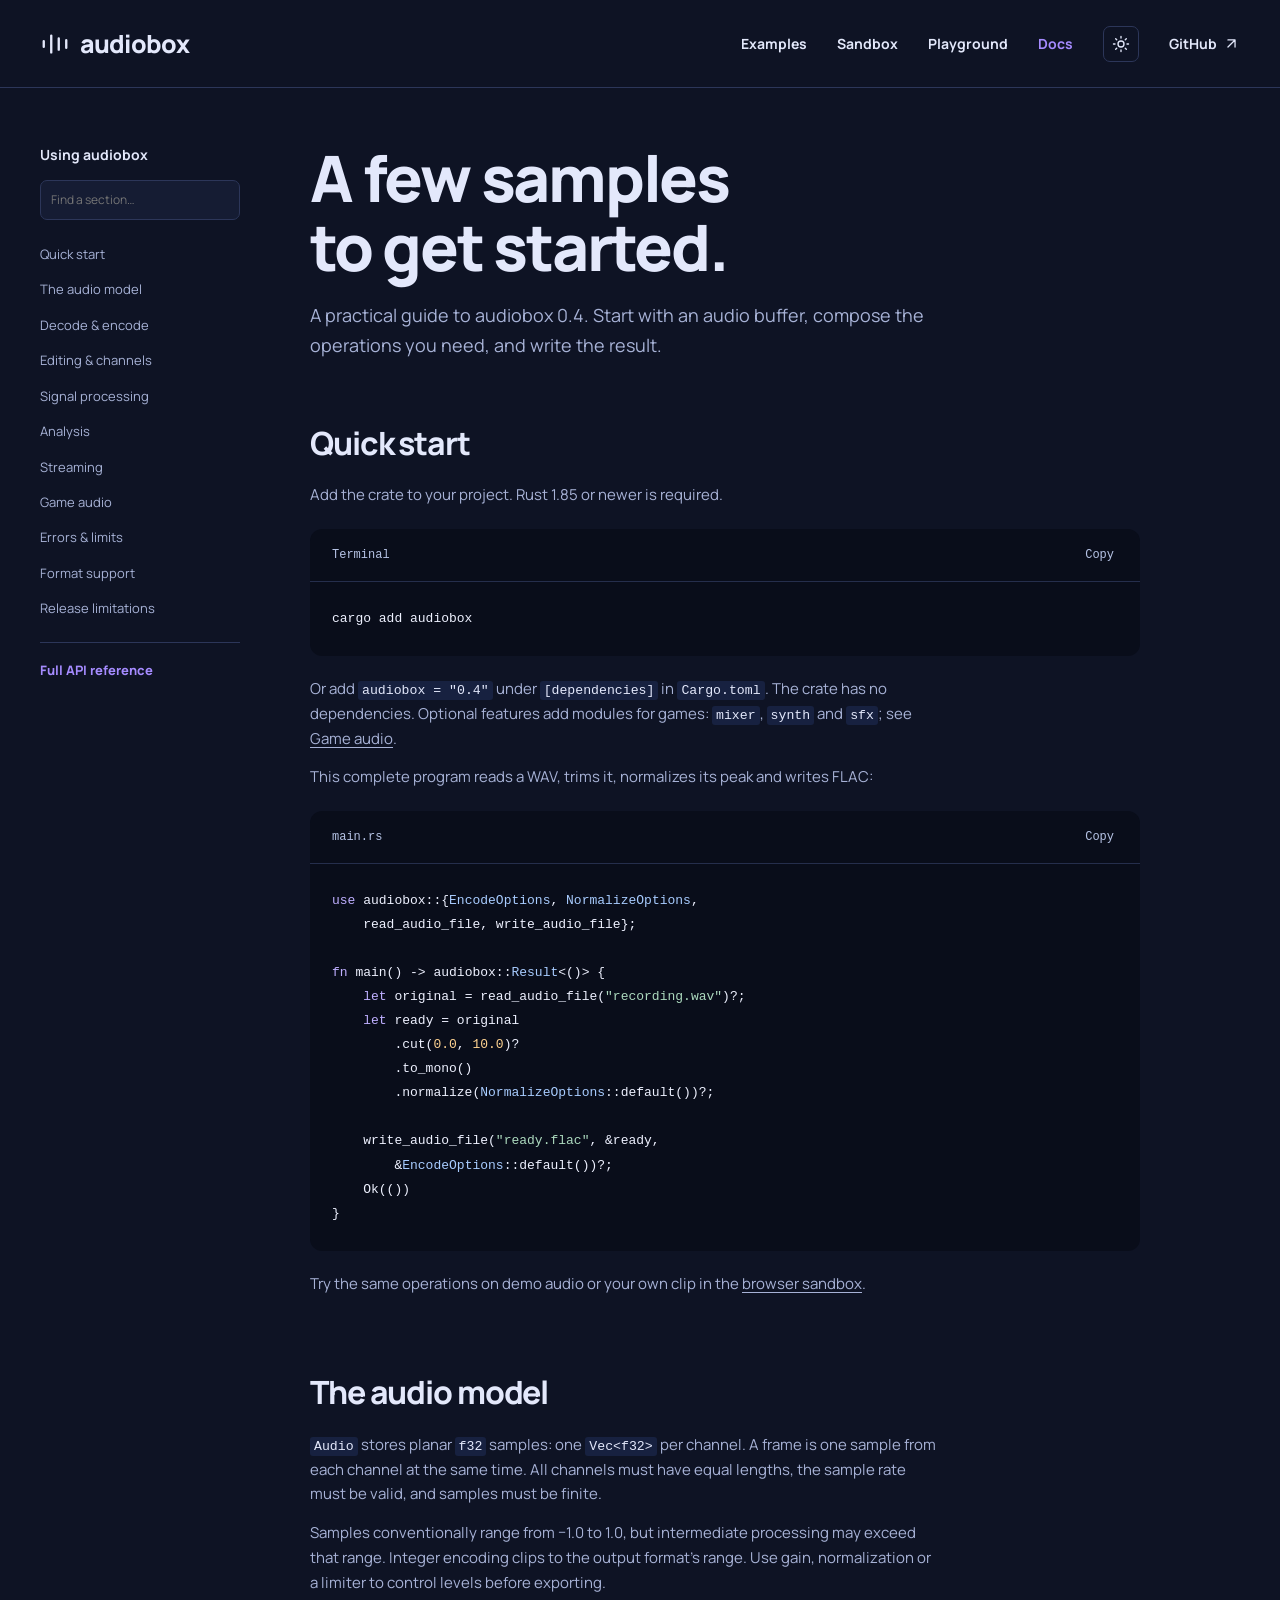
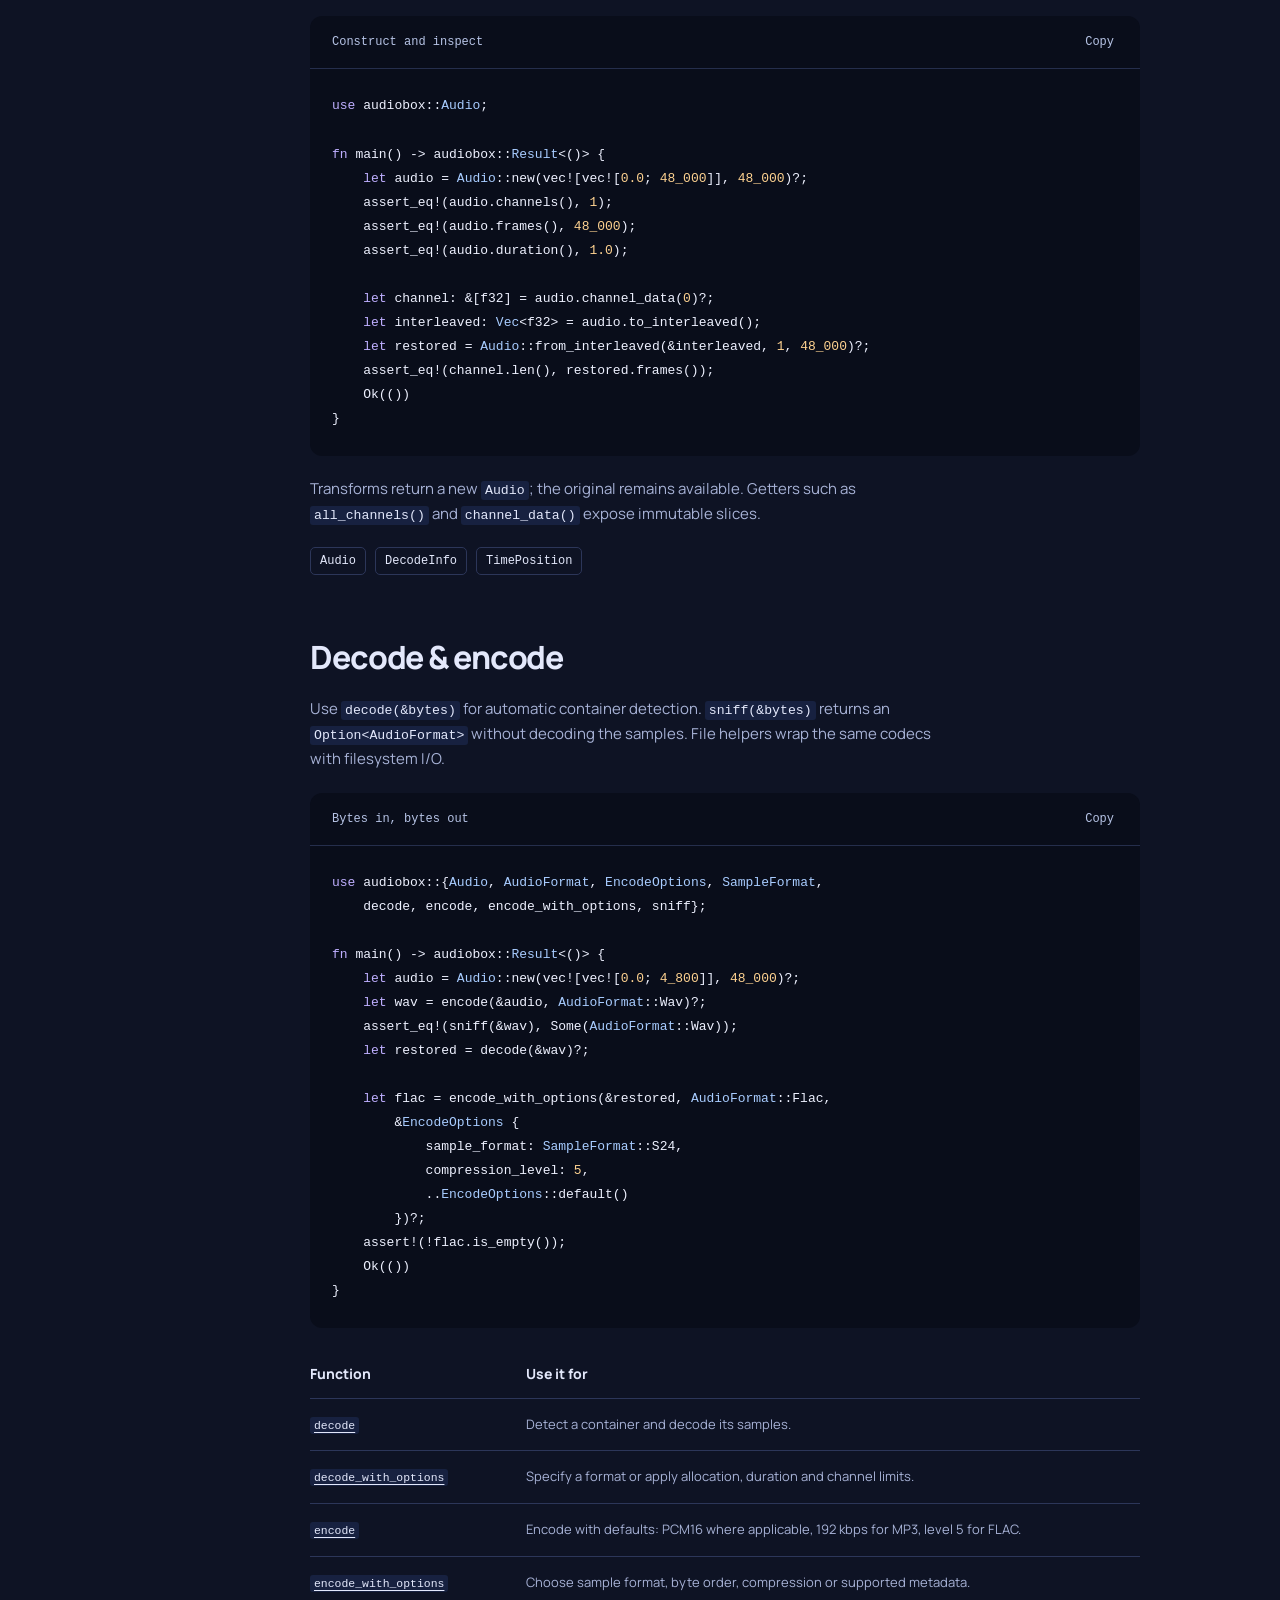
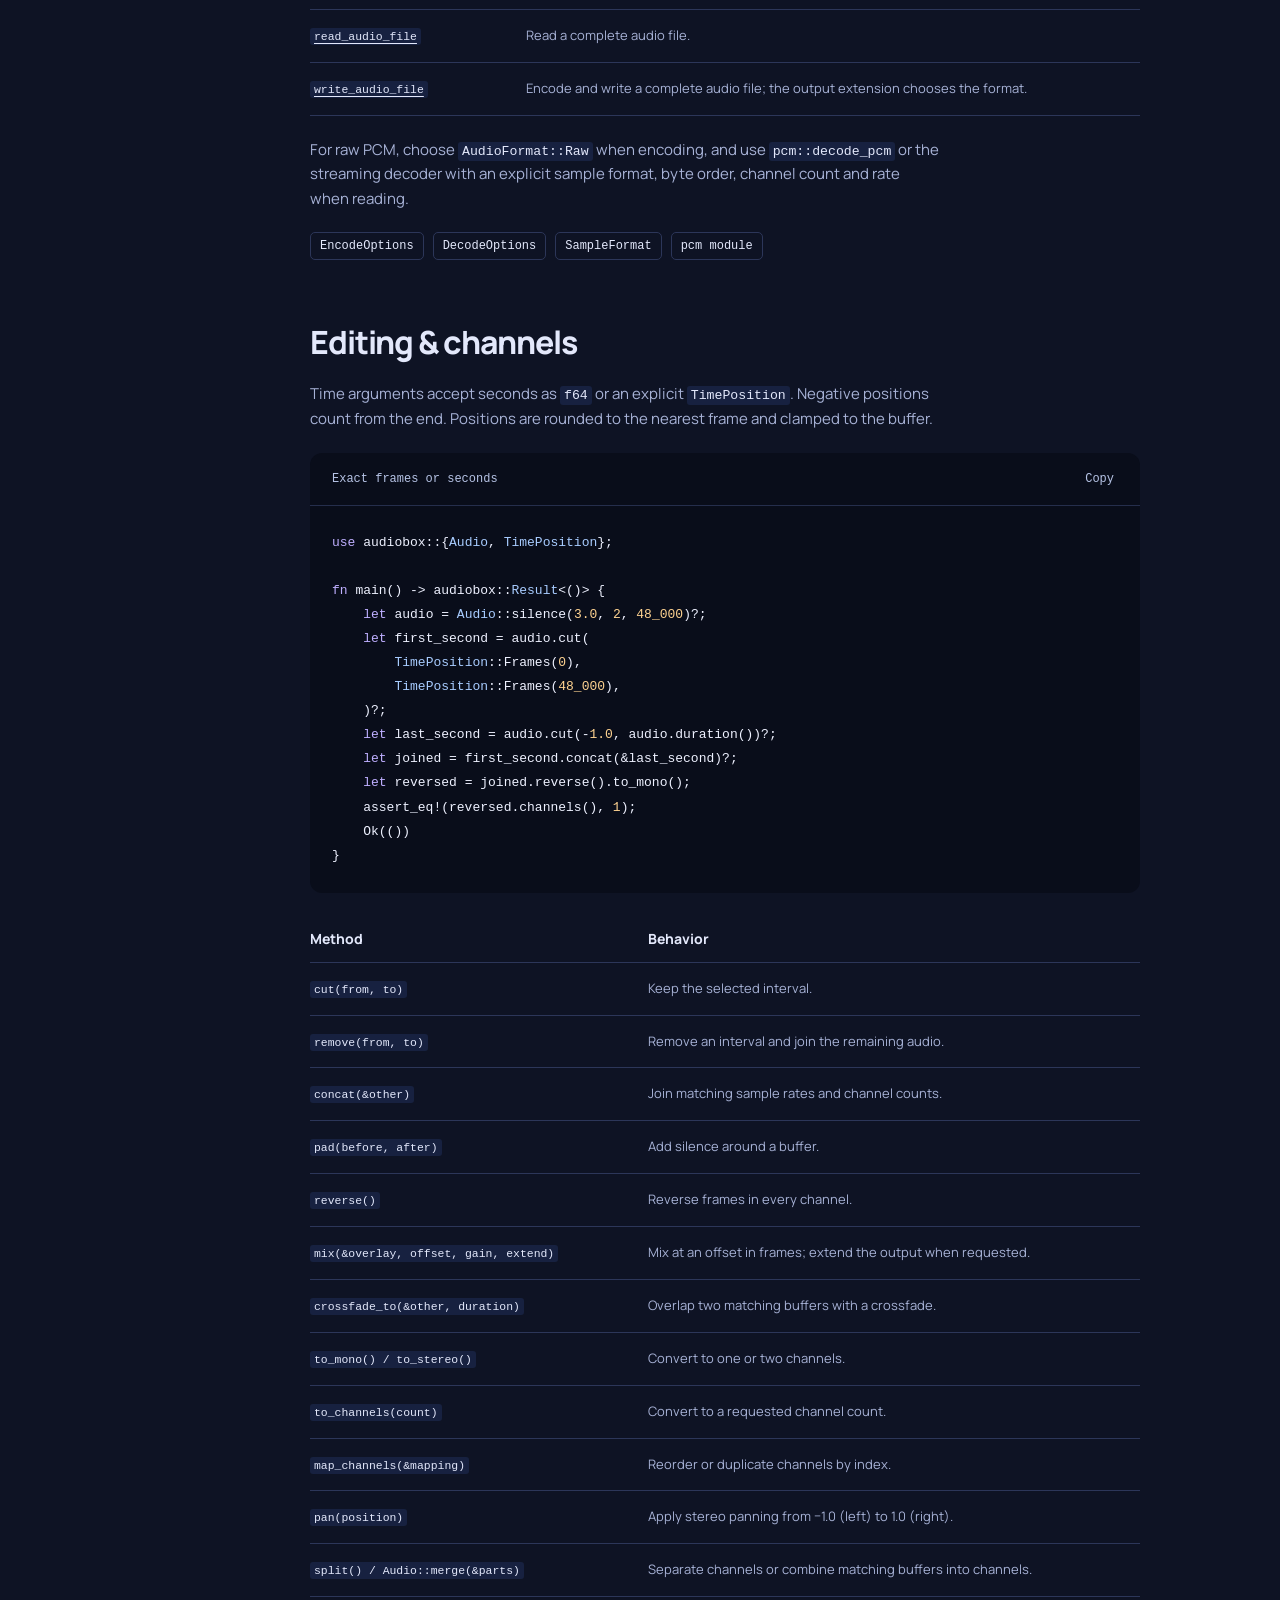
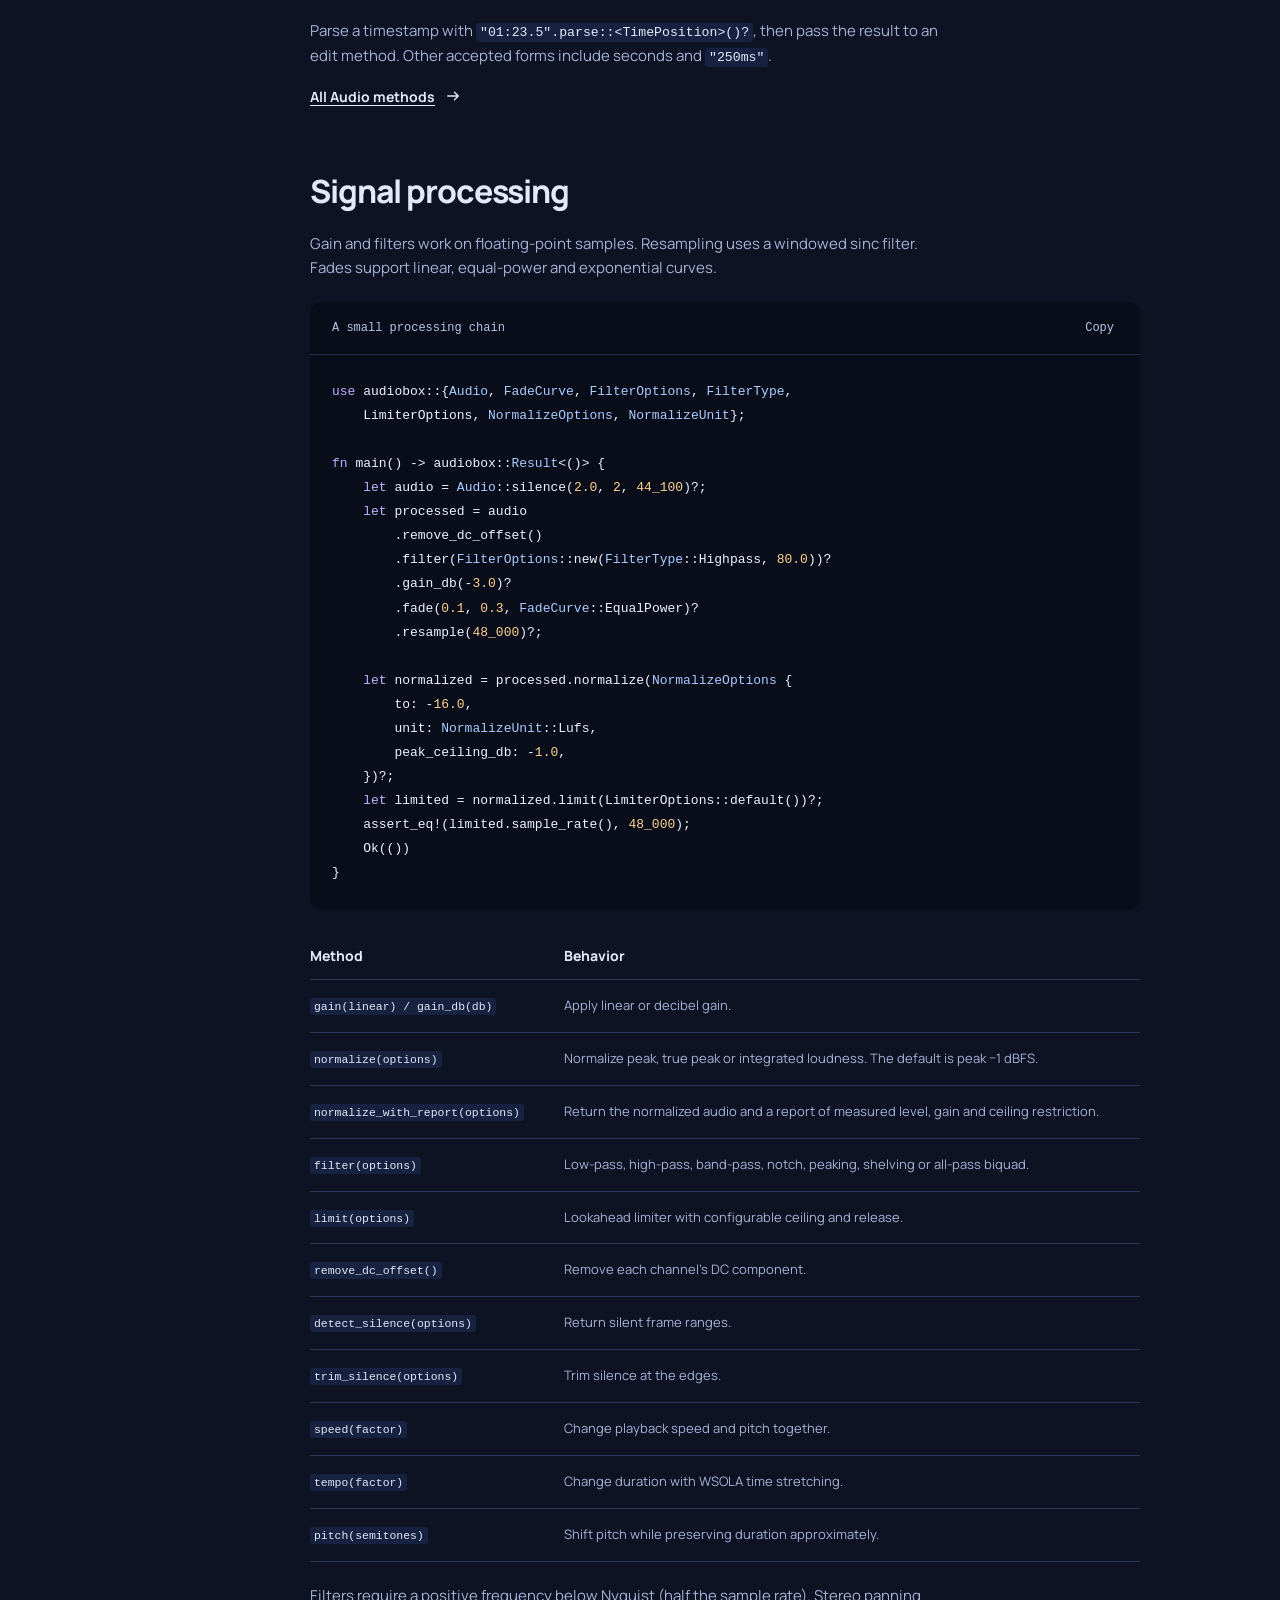
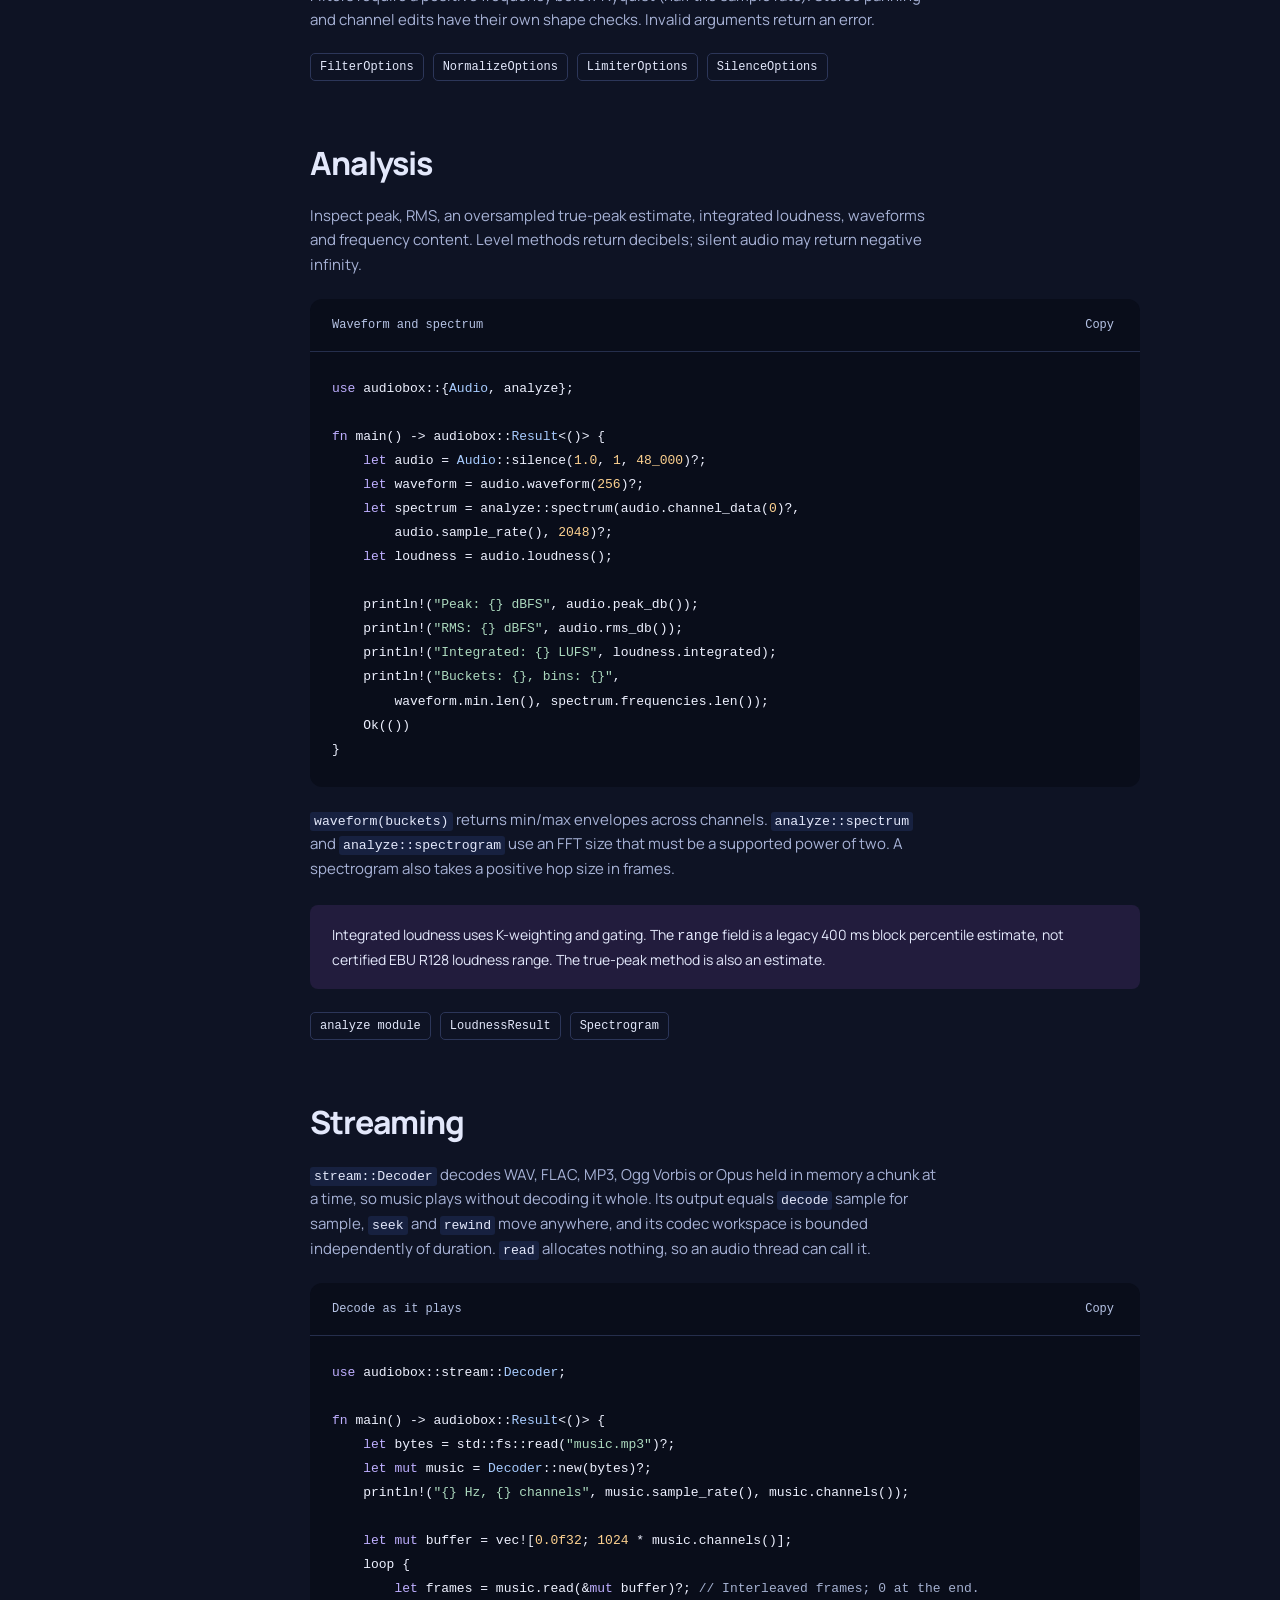
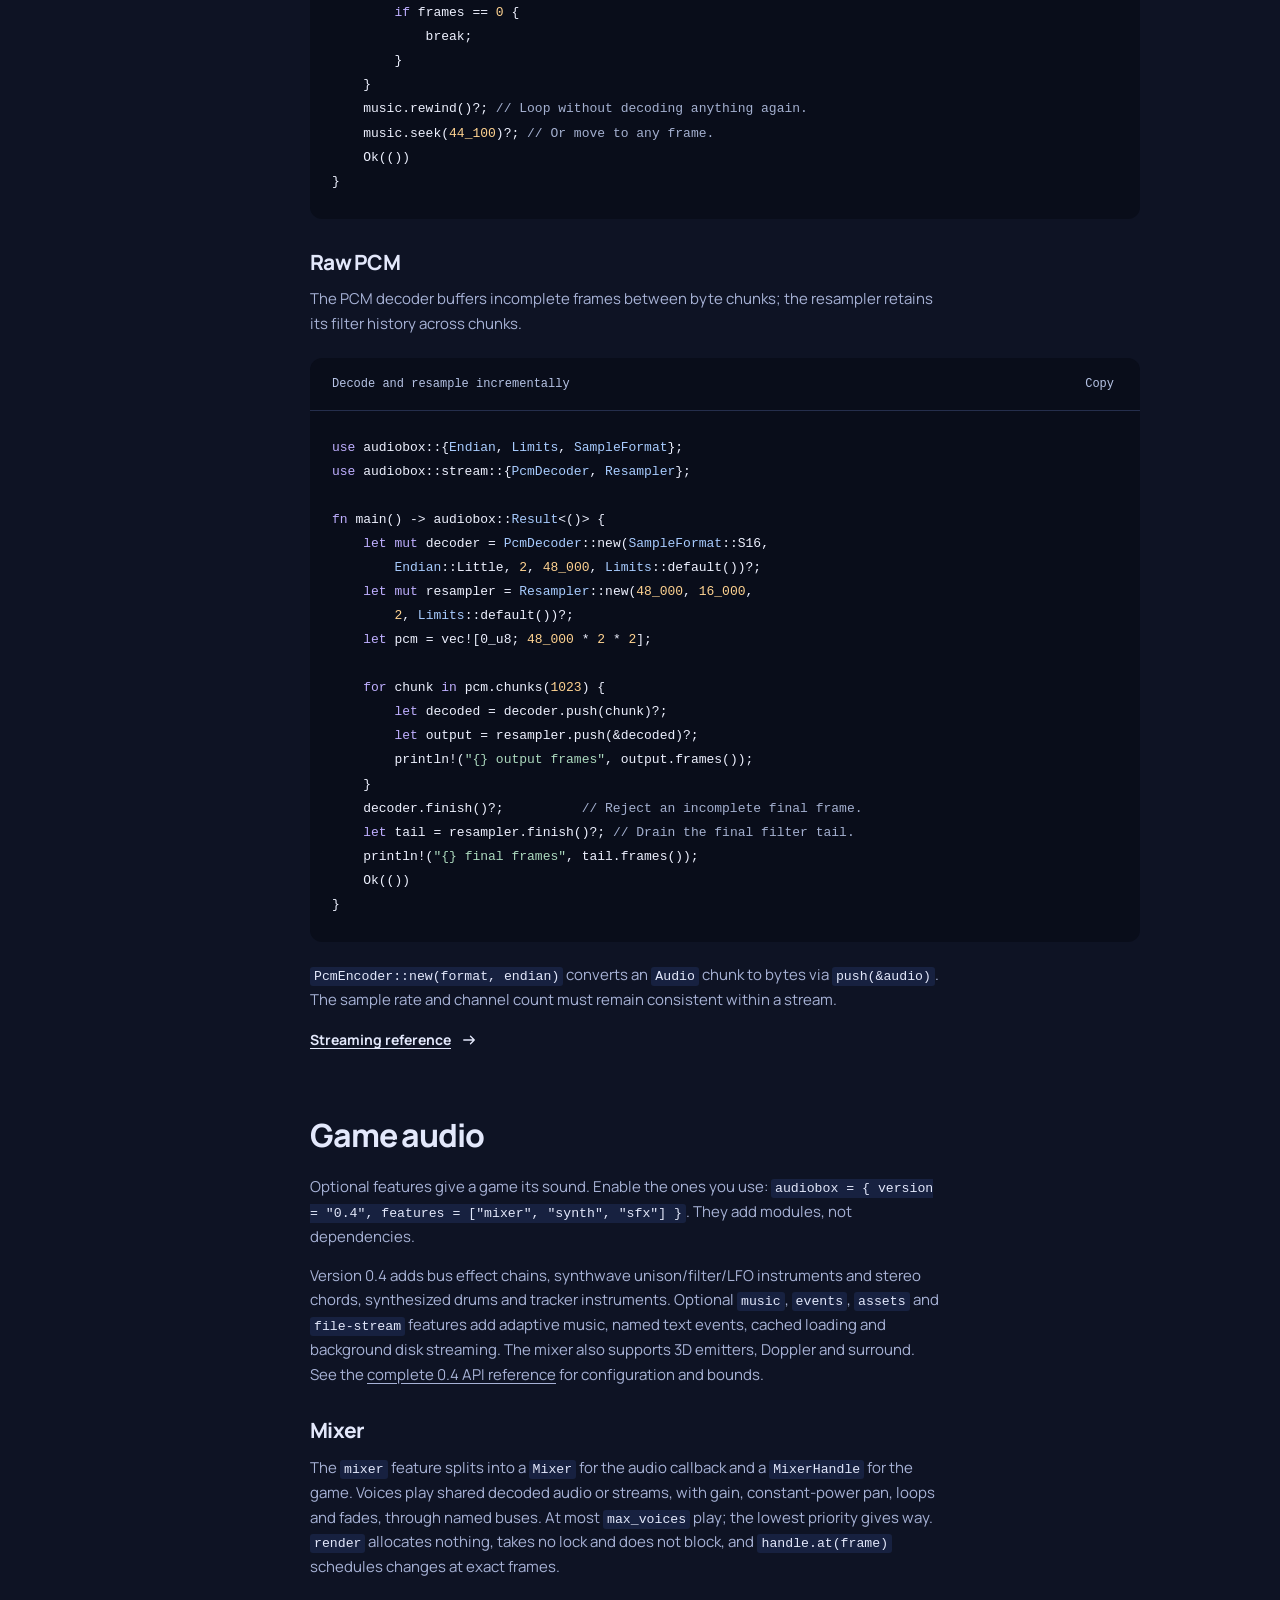
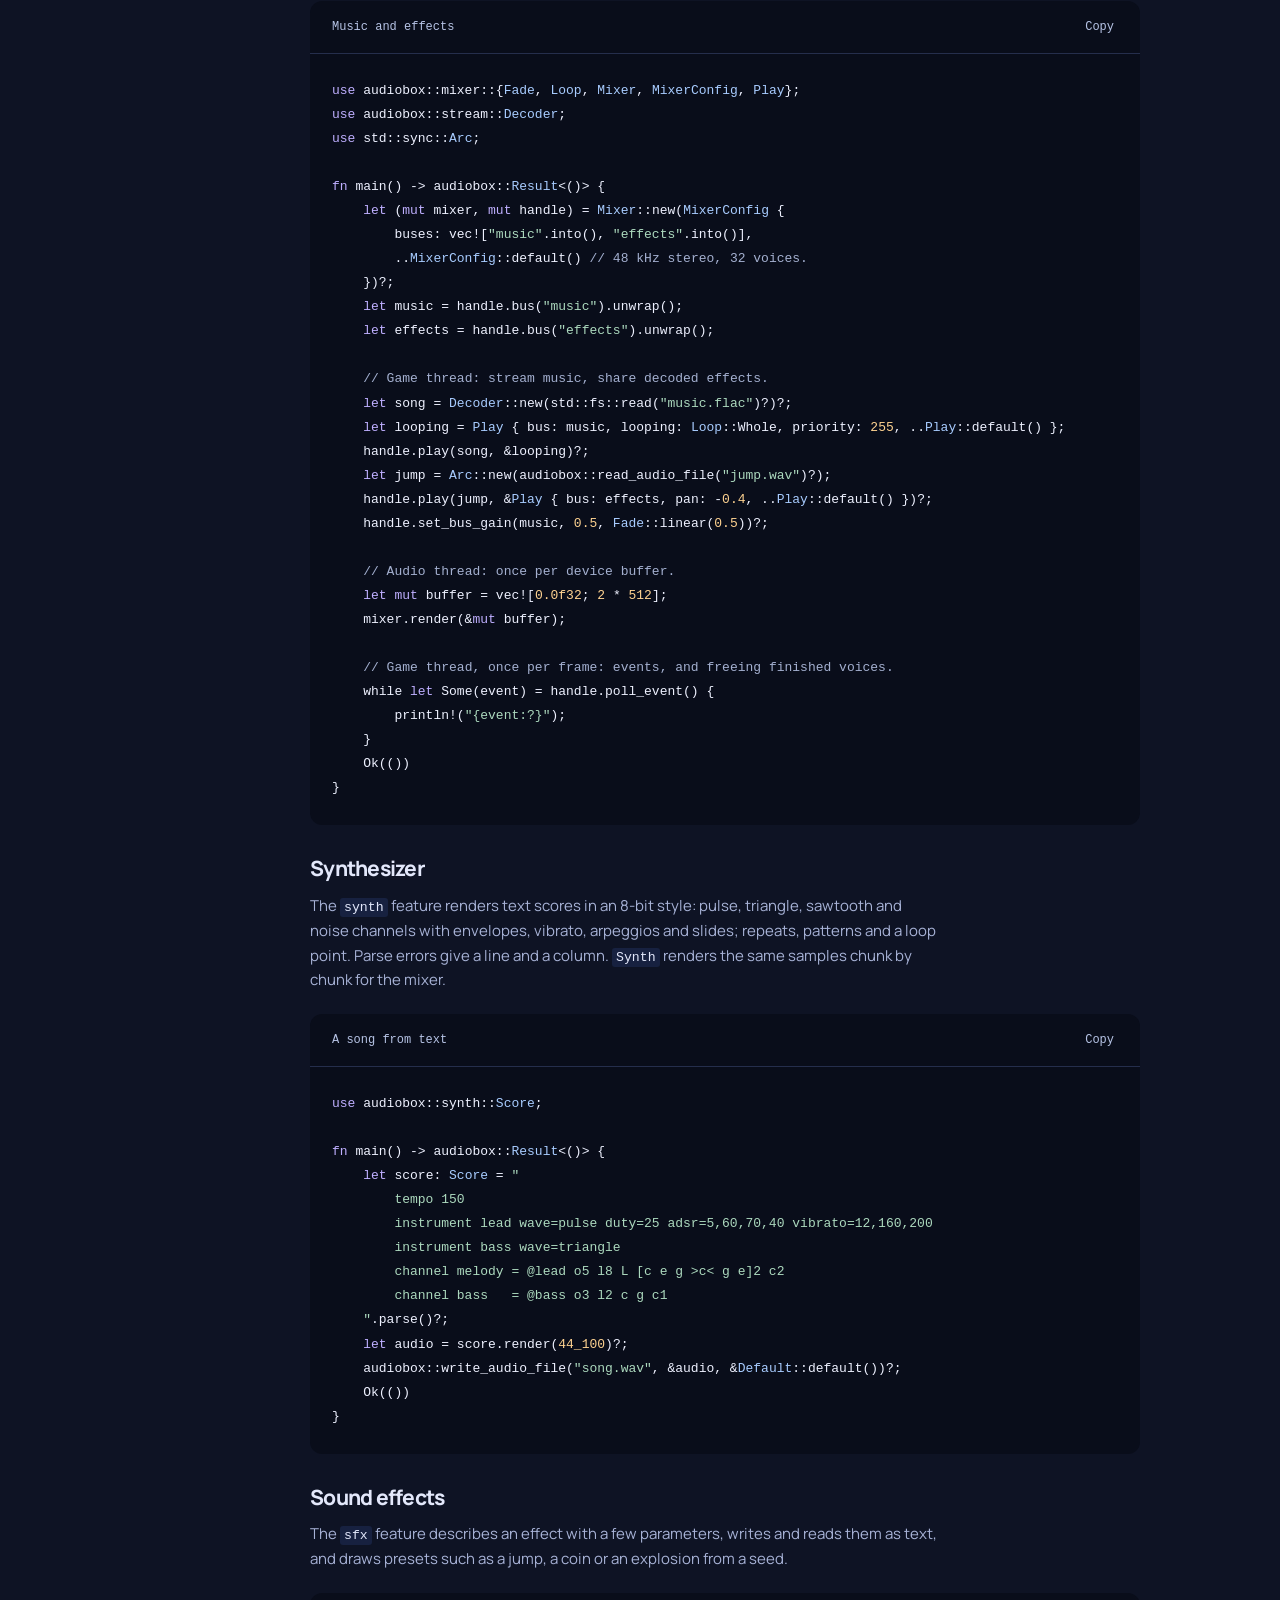
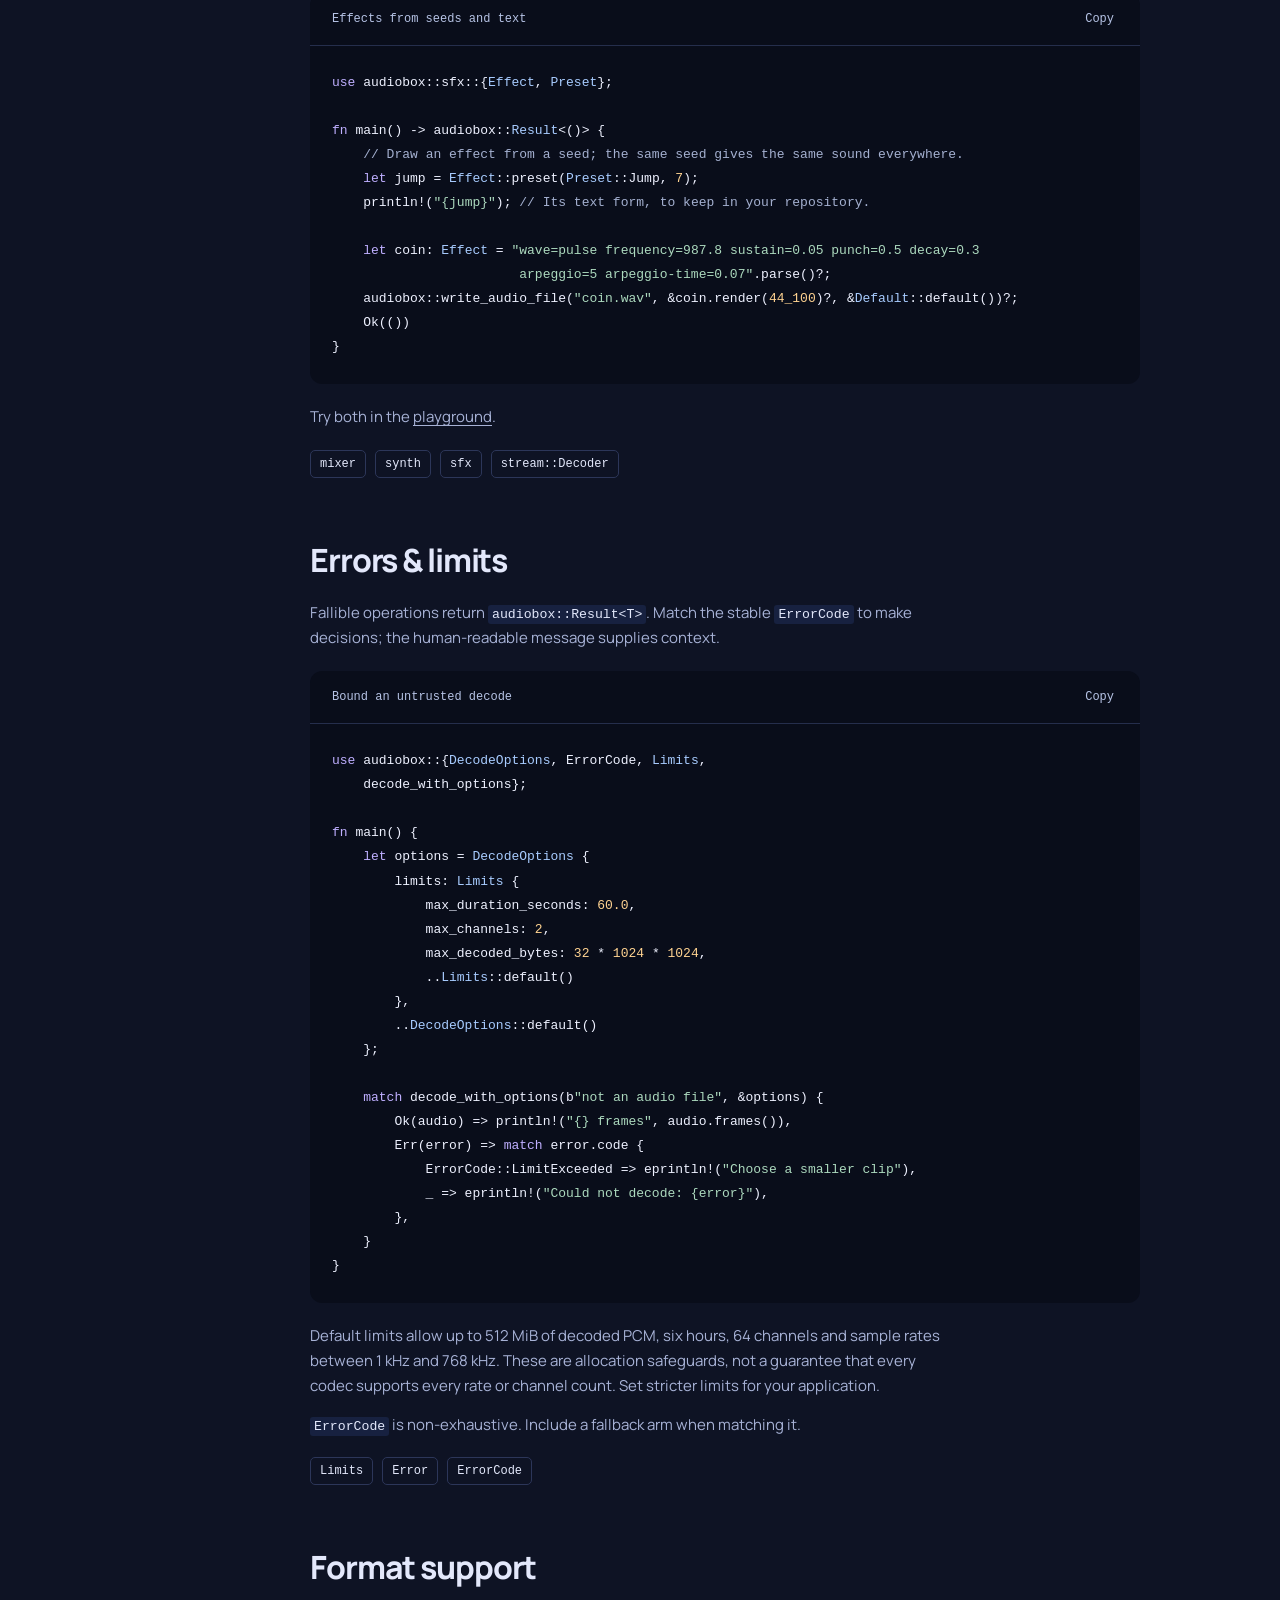
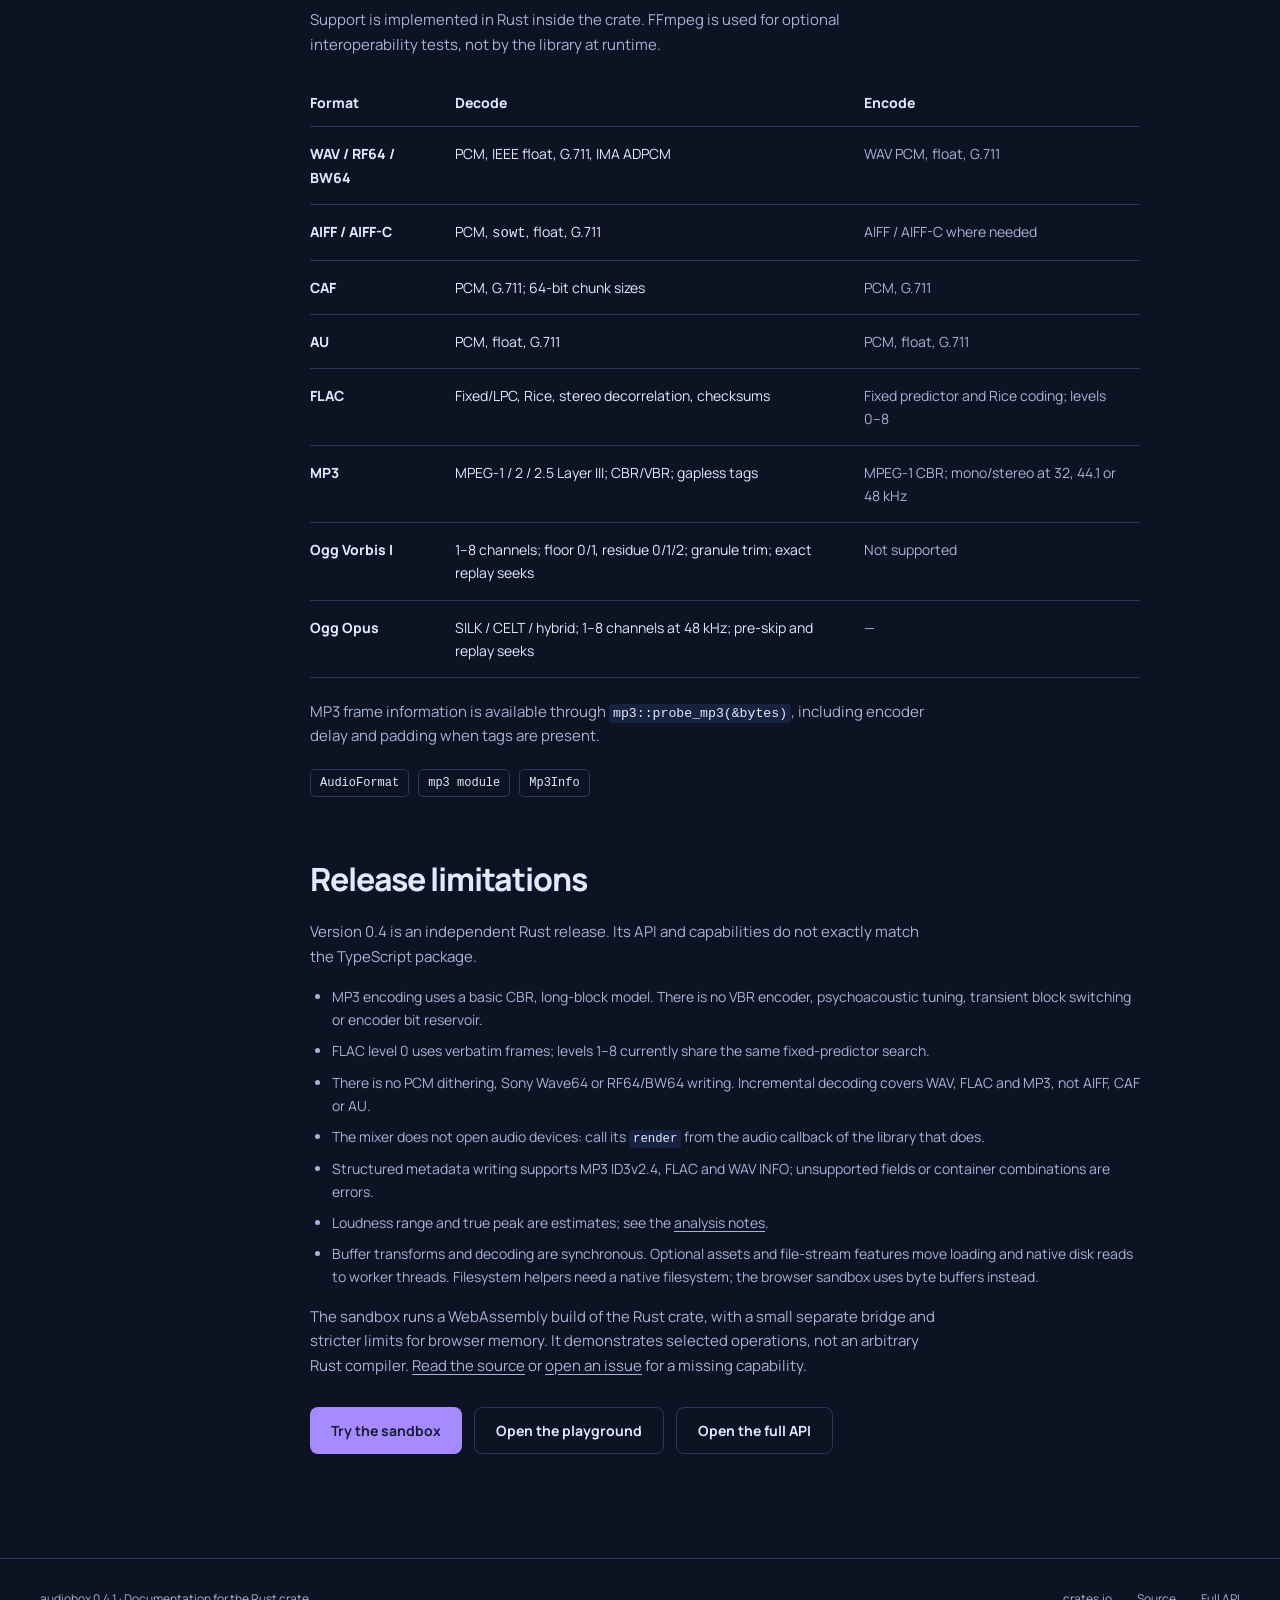
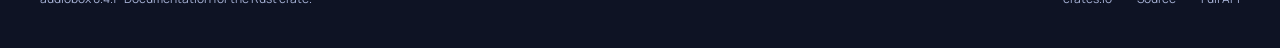
==== site/docs/index.html @ 6596c120 "Merge pull request #115 from jmsansan/codex/ogg-opus-decoding Decode bounded Ogg Opus with SILK, CEL" ====
<!doctype html>
<html lang="en"><head><meta charset="utf-8"><meta name="viewport" content="width=device-width, initial-scale=1"><title>Documentation — audiobox</title><meta name="description" content="Learn audiobox for Rust: immutable planar audio, decoding and encoding, editing, filters, resampling, loudness, PCM streaming, errors and limits."><meta name="theme-color" content="#0e1324"><script>try{document.documentElement.dataset.theme=localStorage.getItem("audiobox-theme")||"dark"}catch(e){document.documentElement.dataset.theme="dark"}</script><link rel="icon" href="../assets/favicon.svg" type="image/svg+xml"><link rel="stylesheet" href="../assets/site.css"><script type="module" src="../assets/docs.js"></script></head><body>
<a class="skip" href="#main">Skip to content</a><header class="header"><nav class="nav wrap" aria-label="Main navigation"><a class="brand" href="../" aria-label="audiobox home"><svg viewBox="0 0 32 32" aria-hidden="true"><path d="M4 13v6m8-12v18m8-15v12m8-10v8"/></svg>audiobox</a><div class="nav-links"><a class="nav-examples" href="../#examples">Examples</a><a href="../sandbox.html">Sandbox</a><a href="../playground.html">Playground</a><a href="./" aria-current="page">Docs</a><button class="theme-toggle" id="theme-toggle" type="button" aria-label="Switch to light theme"><svg class="icon-sun" viewBox="0 0 24 24" aria-hidden="true"><circle cx="12" cy="12" r="4"/><path d="M12 2v2m0 16v2M4.9 4.9l1.4 1.4m11.4 11.4 1.4 1.4M2 12h2m16 0h2M4.9 19.1l1.4-1.4M17.7 6.3l1.4-1.4"/></svg><svg class="icon-moon" viewBox="0 0 24 24" aria-hidden="true"><path d="M20 14.5A8 8 0 0 1 9.5 4a8 8 0 1 0 10.5 10.5Z"/></svg></button><a class="repo" href="https://github.com/jmsansan/audiobox-rs">GitHub<svg viewBox="0 0 24 24" aria-hidden="true"><path d="M7 17 17 7M7 7h10v10"/></svg></a></div></nav></header>
<div class="wrap docs-layout"><aside class="docs-sidebar" aria-label="Documentation navigation"><strong>Using audiobox</strong><label class="skip" for="docs-search">Find a guide section</label><input class="docs-search" type="search" id="docs-search" placeholder="Find a section…" aria-label="Find a guide section"><nav id="docs-nav"><a href="#quick-start">Quick start</a><a href="#audio-model">The audio model</a><a href="#io">Decode &amp; encode</a><a href="#editing">Editing &amp; channels</a><a href="#dsp">Signal processing</a><a href="#analysis">Analysis</a><a href="#streaming">Streaming</a><a href="#game-audio">Game audio</a><a href="#errors">Errors &amp; limits</a><a href="#formats">Format support</a><a href="#limitations">Release limitations</a><a class="reference-link" href="../api/audiobox/">Full API reference</a></nav><p class="status" id="search-status" role="status"></p></aside>
<main id="main" class="docs-main"><h1>A few samples<br>to get started.</h1><p class="docs-lead">A practical guide to audiobox 0.4. Start with an audio buffer, compose the operations you need, and write the result.</p>
<section class="docs-section" id="quick-start"><h2>Quick start</h2><p>Add the crate to your project. Rust 1.85 or newer is required.</p><div class="code-panel"><div class="code-toolbar"><span>Terminal</span><button class="copy-code" data-copy-target="install-code">Copy</button></div><pre><code id="install-code">cargo add audiobox</code></pre></div><p>Or add <code>audiobox = "0.4"</code> under <code>[dependencies]</code> in <code>Cargo.toml</code>. The crate has no dependencies. Optional features add modules for games: <code>mixer</code>, <code>synth</code> and <code>sfx</code>; see <a href="#game-audio">Game audio</a>.</p><p>This complete program reads a WAV, trims it, normalizes its peak and writes FLAC:</p><div class="code-panel"><div class="code-toolbar"><span>main.rs</span><button class="copy-code" data-copy-target="quick-code">Copy</button></div><pre><code id="quick-code" class="language-rust">use audiobox::{EncodeOptions, NormalizeOptions,
    read_audio_file, write_audio_file};

fn main() -&gt; audiobox::Result&lt;()&gt; {
    let original = read_audio_file("recording.wav")?;
    let ready = original
        .cut(0.0, 10.0)?
        .to_mono()
        .normalize(NormalizeOptions::default())?;

    write_audio_file("ready.flac", &amp;ready,
        &amp;EncodeOptions::default())?;
    Ok(())
}</code></pre></div><p>Try the same operations on demo audio or your own clip in the <a href="../sandbox.html">browser sandbox</a>.</p></section>
<section class="docs-section" id="audio-model"><h2>The audio model</h2><p><code>Audio</code> stores planar <code>f32</code> samples: one <code>Vec&lt;f32&gt;</code> per channel. A frame is one sample from each channel at the same time. All channels must have equal lengths, the sample rate must be valid, and samples must be finite.</p><p>Samples conventionally range from −1.0 to 1.0, but intermediate processing may exceed that range. Integer encoding clips to the output format's range. Use gain, normalization or a limiter to control levels before exporting.</p><div class="code-panel"><div class="code-toolbar"><span>Construct and inspect</span><button class="copy-code" data-copy-target="model-code">Copy</button></div><pre><code id="model-code" class="language-rust">use audiobox::Audio;

fn main() -&gt; audiobox::Result&lt;()&gt; {
    let audio = Audio::new(vec![vec![0.0; 48_000]], 48_000)?;
    assert_eq!(audio.channels(), 1);
    assert_eq!(audio.frames(), 48_000);
    assert_eq!(audio.duration(), 1.0);

    let channel: &amp;[f32] = audio.channel_data(0)?;
    let interleaved: Vec&lt;f32&gt; = audio.to_interleaved();
    let restored = Audio::from_interleaved(&amp;interleaved, 1, 48_000)?;
    assert_eq!(channel.len(), restored.frames());
    Ok(())
}</code></pre></div><p>Transforms return a new <code>Audio</code>; the original remains available. Getters such as <code>all_channels()</code> and <code>channel_data()</code> expose immutable slices.</p><div class="method-links"><a href="../api/audiobox/struct.Audio.html">Audio</a><a href="../api/audiobox/struct.DecodeInfo.html">DecodeInfo</a><a href="../api/audiobox/enum.TimePosition.html">TimePosition</a></div></section>
<section class="docs-section" id="io"><h2>Decode &amp; encode</h2><p>Use <code>decode(&amp;bytes)</code> for automatic container detection. <code>sniff(&amp;bytes)</code> returns an <code>Option&lt;AudioFormat&gt;</code> without decoding the samples. File helpers wrap the same codecs with filesystem I/O.</p><div class="code-panel"><div class="code-toolbar"><span>Bytes in, bytes out</span><button class="copy-code" data-copy-target="io-code">Copy</button></div><pre><code id="io-code" class="language-rust">use audiobox::{Audio, AudioFormat, EncodeOptions, SampleFormat,
    decode, encode, encode_with_options, sniff};

fn main() -&gt; audiobox::Result&lt;()&gt; {
    let audio = Audio::new(vec![vec![0.0; 4_800]], 48_000)?;
    let wav = encode(&amp;audio, AudioFormat::Wav)?;
    assert_eq!(sniff(&amp;wav), Some(AudioFormat::Wav));
    let restored = decode(&amp;wav)?;

    let flac = encode_with_options(&amp;restored, AudioFormat::Flac,
        &amp;EncodeOptions {
            sample_format: SampleFormat::S24,
            compression_level: 5,
            ..EncodeOptions::default()
        })?;
    assert!(!flac.is_empty());
    Ok(())
}</code></pre></div><div class="table-scroll"><table class="api-table"><thead><tr><th>Function</th><th>Use it for</th></tr></thead><tbody><tr><td><a href="../api/audiobox/fn.decode.html"><code>decode</code></a></td><td>Detect a container and decode its samples.</td></tr><tr><td><a href="../api/audiobox/fn.decode_with_options.html"><code>decode_with_options</code></a></td><td>Specify a format or apply allocation, duration and channel limits.</td></tr><tr><td><a href="../api/audiobox/fn.encode.html"><code>encode</code></a></td><td>Encode with defaults: PCM16 where applicable, 192 kbps for MP3, level 5 for FLAC.</td></tr><tr><td><a href="../api/audiobox/fn.encode_with_options.html"><code>encode_with_options</code></a></td><td>Choose sample format, byte order, compression or supported metadata.</td></tr><tr><td><a href="../api/audiobox/fn.read_audio_file.html"><code>read_audio_file</code></a></td><td>Read a complete audio file.</td></tr><tr><td><a href="../api/audiobox/fn.write_audio_file.html"><code>write_audio_file</code></a></td><td>Encode and write a complete audio file; the output extension chooses the format.</td></tr></tbody></table></div><p>For raw PCM, choose <code>AudioFormat::Raw</code> when encoding, and use <code>pcm::decode_pcm</code> or the streaming decoder with an explicit sample format, byte order, channel count and rate when reading.</p><div class="method-links"><a href="../api/audiobox/struct.EncodeOptions.html">EncodeOptions</a><a href="../api/audiobox/struct.DecodeOptions.html">DecodeOptions</a><a href="../api/audiobox/enum.SampleFormat.html">SampleFormat</a><a href="../api/audiobox/pcm/index.html">pcm module</a></div></section>
<section class="docs-section" id="editing"><h2>Editing &amp; channels</h2><p>Time arguments accept seconds as <code>f64</code> or an explicit <code>TimePosition</code>. Negative positions count from the end. Positions are rounded to the nearest frame and clamped to the buffer.</p><div class="code-panel"><div class="code-toolbar"><span>Exact frames or seconds</span><button class="copy-code" data-copy-target="edit-code">Copy</button></div><pre><code id="edit-code" class="language-rust">use audiobox::{Audio, TimePosition};

fn main() -&gt; audiobox::Result&lt;()&gt; {
    let audio = Audio::silence(3.0, 2, 48_000)?;
    let first_second = audio.cut(
        TimePosition::Frames(0),
        TimePosition::Frames(48_000),
    )?;
    let last_second = audio.cut(-1.0, audio.duration())?;
    let joined = first_second.concat(&amp;last_second)?;
    let reversed = joined.reverse().to_mono();
    assert_eq!(reversed.channels(), 1);
    Ok(())
}</code></pre></div><div class="table-scroll"><table class="api-table"><thead><tr><th>Method</th><th>Behavior</th></tr></thead><tbody><tr><td><code>cut(from, to)</code></td><td>Keep the selected interval.</td></tr><tr><td><code>remove(from, to)</code></td><td>Remove an interval and join the remaining audio.</td></tr><tr><td><code>concat(&amp;other)</code></td><td>Join matching sample rates and channel counts.</td></tr><tr><td><code>pad(before, after)</code></td><td>Add silence around a buffer.</td></tr><tr><td><code>reverse()</code></td><td>Reverse frames in every channel.</td></tr><tr><td><code>mix(&amp;overlay, offset, gain, extend)</code></td><td>Mix at an offset in frames; extend the output when requested.</td></tr><tr><td><code>crossfade_to(&amp;other, duration)</code></td><td>Overlap two matching buffers with a crossfade.</td></tr><tr><td><code>to_mono() / to_stereo()</code></td><td>Convert to one or two channels.</td></tr><tr><td><code>to_channels(count)</code></td><td>Convert to a requested channel count.</td></tr><tr><td><code>map_channels(&amp;mapping)</code></td><td>Reorder or duplicate channels by index.</td></tr><tr><td><code>pan(position)</code></td><td>Apply stereo panning from −1.0 (left) to 1.0 (right).</td></tr><tr><td><code>split() / Audio::merge(&amp;parts)</code></td><td>Separate channels or combine matching buffers into channels.</td></tr></tbody></table></div><p>Parse a timestamp with <code>"01:23.5".parse::&lt;TimePosition&gt;()?</code>, then pass the result to an edit method. Other accepted forms include seconds and <code>"250ms"</code>.</p><a class="text-link" href="../api/audiobox/struct.Audio.html">All Audio methods<svg viewBox="0 0 24 24" aria-hidden="true"><path d="M5 12h14m-5-5 5 5-5 5"/></svg></a></section>
<section class="docs-section" id="dsp"><h2>Signal processing</h2><p>Gain and filters work on floating-point samples. Resampling uses a windowed sinc filter. Fades support linear, equal-power and exponential curves.</p><div class="code-panel"><div class="code-toolbar"><span>A small processing chain</span><button class="copy-code" data-copy-target="dsp-code">Copy</button></div><pre><code id="dsp-code" class="language-rust">use audiobox::{Audio, FadeCurve, FilterOptions, FilterType,
    LimiterOptions, NormalizeOptions, NormalizeUnit};

fn main() -&gt; audiobox::Result&lt;()&gt; {
    let audio = Audio::silence(2.0, 2, 44_100)?;
    let processed = audio
        .remove_dc_offset()
        .filter(FilterOptions::new(FilterType::Highpass, 80.0))?
        .gain_db(-3.0)?
        .fade(0.1, 0.3, FadeCurve::EqualPower)?
        .resample(48_000)?;

    let normalized = processed.normalize(NormalizeOptions {
        to: -16.0,
        unit: NormalizeUnit::Lufs,
        peak_ceiling_db: -1.0,
    })?;
    let limited = normalized.limit(LimiterOptions::default())?;
    assert_eq!(limited.sample_rate(), 48_000);
    Ok(())
}</code></pre></div><div class="table-scroll"><table class="api-table"><thead><tr><th>Method</th><th>Behavior</th></tr></thead><tbody><tr><td><code>gain(linear) / gain_db(db)</code></td><td>Apply linear or decibel gain.</td></tr><tr><td><code>normalize(options)</code></td><td>Normalize peak, true peak or integrated loudness. The default is peak −1 dBFS.</td></tr><tr><td><code>normalize_with_report(options)</code></td><td>Return the normalized audio and a report of measured level, gain and ceiling restriction.</td></tr><tr><td><code>filter(options)</code></td><td>Low-pass, high-pass, band-pass, notch, peaking, shelving or all-pass biquad.</td></tr><tr><td><code>limit(options)</code></td><td>Lookahead limiter with configurable ceiling and release.</td></tr><tr><td><code>remove_dc_offset()</code></td><td>Remove each channel's DC component.</td></tr><tr><td><code>detect_silence(options)</code></td><td>Return silent frame ranges.</td></tr><tr><td><code>trim_silence(options)</code></td><td>Trim silence at the edges.</td></tr><tr><td><code>speed(factor)</code></td><td>Change playback speed and pitch together.</td></tr><tr><td><code>tempo(factor)</code></td><td>Change duration with WSOLA time stretching.</td></tr><tr><td><code>pitch(semitones)</code></td><td>Shift pitch while preserving duration approximately.</td></tr></tbody></table></div><p>Filters require a positive frequency below Nyquist (half the sample rate). Stereo panning and channel edits have their own shape checks. Invalid arguments return an error.</p><div class="method-links"><a href="../api/audiobox/struct.FilterOptions.html">FilterOptions</a><a href="../api/audiobox/struct.NormalizeOptions.html">NormalizeOptions</a><a href="../api/audiobox/struct.LimiterOptions.html">LimiterOptions</a><a href="../api/audiobox/struct.SilenceOptions.html">SilenceOptions</a></div></section>
<section class="docs-section" id="analysis"><h2>Analysis</h2><p>Inspect peak, RMS, an oversampled true-peak estimate, integrated loudness, waveforms and frequency content. Level methods return decibels; silent audio may return negative infinity.</p><div class="code-panel"><div class="code-toolbar"><span>Waveform and spectrum</span><button class="copy-code" data-copy-target="analysis-code">Copy</button></div><pre><code id="analysis-code" class="language-rust">use audiobox::{Audio, analyze};

fn main() -&gt; audiobox::Result&lt;()&gt; {
    let audio = Audio::silence(1.0, 1, 48_000)?;
    let waveform = audio.waveform(256)?;
    let spectrum = analyze::spectrum(audio.channel_data(0)?,
        audio.sample_rate(), 2048)?;
    let loudness = audio.loudness();

    println!("Peak: {} dBFS", audio.peak_db());
    println!("RMS: {} dBFS", audio.rms_db());
    println!("Integrated: {} LUFS", loudness.integrated);
    println!("Buckets: {}, bins: {}",
        waveform.min.len(), spectrum.frequencies.len());
    Ok(())
}</code></pre></div><p><code>waveform(buckets)</code> returns min/max envelopes across channels. <code>analyze::spectrum</code> and <code>analyze::spectrogram</code> use an FFT size that must be a supported power of two. A spectrogram also takes a positive hop size in frames.</p><div class="callout">Integrated loudness uses K-weighting and gating. The <code>range</code> field is a legacy 400 ms block percentile estimate, not certified EBU R128 loudness range. The true-peak method is also an estimate.</div><div class="method-links"><a href="../api/audiobox/analyze/index.html">analyze module</a><a href="../api/audiobox/analyze/struct.LoudnessResult.html">LoudnessResult</a><a href="../api/audiobox/analyze/struct.Spectrogram.html">Spectrogram</a></div></section>
<section class="docs-section" id="streaming"><h2>Streaming</h2><p><code>stream::Decoder</code> decodes WAV, FLAC, MP3, Ogg Vorbis or Opus held in memory a chunk at a time, so music plays without decoding it whole. Its output equals <code>decode</code> sample for sample, <code>seek</code> and <code>rewind</code> move anywhere, and its codec workspace is bounded independently of duration. <code>read</code> allocates nothing, so an audio thread can call it.</p><div class="code-panel"><div class="code-toolbar"><span>Decode as it plays</span><button class="copy-code" data-copy-target="decoder-code">Copy</button></div><pre><code id="decoder-code" class="language-rust">use audiobox::stream::Decoder;

fn main() -&gt; audiobox::Result&lt;()&gt; {
    let bytes = std::fs::read("music.mp3")?;
    let mut music = Decoder::new(bytes)?;
    println!("{} Hz, {} channels", music.sample_rate(), music.channels());

    let mut buffer = vec![0.0f32; 1024 * music.channels()];
    loop {
        let frames = music.read(&amp;mut buffer)?; // Interleaved frames; 0 at the end.
        if frames == 0 {
            break;
        }
    }
    music.rewind()?; // Loop without decoding anything again.
    music.seek(44_100)?; // Or move to any frame.
    Ok(())
}</code></pre></div><h3>Raw PCM</h3><p>The PCM decoder buffers incomplete frames between byte chunks; the resampler retains its filter history across chunks.</p><div class="code-panel"><div class="code-toolbar"><span>Decode and resample incrementally</span><button class="copy-code" data-copy-target="stream-code">Copy</button></div><pre><code id="stream-code" class="language-rust">use audiobox::{Endian, Limits, SampleFormat};
use audiobox::stream::{PcmDecoder, Resampler};

fn main() -&gt; audiobox::Result&lt;()&gt; {
    let mut decoder = PcmDecoder::new(SampleFormat::S16,
        Endian::Little, 2, 48_000, Limits::default())?;
    let mut resampler = Resampler::new(48_000, 16_000,
        2, Limits::default())?;
    let pcm = vec![0_u8; 48_000 * 2 * 2];

    for chunk in pcm.chunks(1023) {
        let decoded = decoder.push(chunk)?;
        let output = resampler.push(&amp;decoded)?;
        println!("{} output frames", output.frames());
    }
    decoder.finish()?;          // Reject an incomplete final frame.
    let tail = resampler.finish()?; // Drain the final filter tail.
    println!("{} final frames", tail.frames());
    Ok(())
}</code></pre></div><p><code>PcmEncoder::new(format, endian)</code> converts an <code>Audio</code> chunk to bytes via <code>push(&amp;audio)</code>. The sample rate and channel count must remain consistent within a stream.</p><a class="text-link" href="../api/audiobox/stream/index.html">Streaming reference<svg viewBox="0 0 24 24" aria-hidden="true"><path d="M5 12h14m-5-5 5 5-5 5"/></svg></a></section>
<section class="docs-section" id="game-audio"><h2>Game audio</h2><p>Optional features give a game its sound. Enable the ones you use: <code>audiobox = { version = "0.4", features = ["mixer", "synth", "sfx"] }</code>. They add modules, not dependencies.</p><p>Version 0.4 adds bus effect chains, synthwave unison/filter/LFO instruments and stereo chords, synthesized drums and tracker instruments. Optional <code>music</code>, <code>events</code>, <code>assets</code> and <code>file-stream</code> features add adaptive music, named text events, cached loading and background disk streaming. The mixer also supports 3D emitters, Doppler and surround. See the <a href="../api/audiobox/">complete 0.4 API reference</a> for configuration and bounds.</p><h3>Mixer</h3><p>The <code>mixer</code> feature splits into a <code>Mixer</code> for the audio callback and a <code>MixerHandle</code> for the game. Voices play shared decoded audio or streams, with gain, constant-power pan, loops and fades, through named buses. At most <code>max_voices</code> play; the lowest priority gives way. <code>render</code> allocates nothing, takes no lock and does not block, and <code>handle.at(frame)</code> schedules changes at exact frames.</p><div class="code-panel"><div class="code-toolbar"><span>Music and effects</span><button class="copy-code" data-copy-target="mixer-code">Copy</button></div><pre><code id="mixer-code" class="language-rust">use audiobox::mixer::{Fade, Loop, Mixer, MixerConfig, Play};
use audiobox::stream::Decoder;
use std::sync::Arc;

fn main() -&gt; audiobox::Result&lt;()&gt; {
    let (mut mixer, mut handle) = Mixer::new(MixerConfig {
        buses: vec!["music".into(), "effects".into()],
        ..MixerConfig::default() // 48 kHz stereo, 32 voices.
    })?;
    let music = handle.bus("music").unwrap();
    let effects = handle.bus("effects").unwrap();

    // Game thread: stream music, share decoded effects.
    let song = Decoder::new(std::fs::read("music.flac")?)?;
    let looping = Play { bus: music, looping: Loop::Whole, priority: 255, ..Play::default() };
    handle.play(song, &amp;looping)?;
    let jump = Arc::new(audiobox::read_audio_file("jump.wav")?);
    handle.play(jump, &amp;Play { bus: effects, pan: -0.4, ..Play::default() })?;
    handle.set_bus_gain(music, 0.5, Fade::linear(0.5))?;

    // Audio thread: once per device buffer.
    let mut buffer = vec![0.0f32; 2 * 512];
    mixer.render(&amp;mut buffer);

    // Game thread, once per frame: events, and freeing finished voices.
    while let Some(event) = handle.poll_event() {
        println!("{event:?}");
    }
    Ok(())
}</code></pre></div><h3>Synthesizer</h3><p>The <code>synth</code> feature renders text scores in an 8-bit style: pulse, triangle, sawtooth and noise channels with envelopes, vibrato, arpeggios and slides; repeats, patterns and a loop point. Parse errors give a line and a column. <code>Synth</code> renders the same samples chunk by chunk for the mixer.</p><div class="code-panel"><div class="code-toolbar"><span>A song from text</span><button class="copy-code" data-copy-target="synth-code">Copy</button></div><pre><code id="synth-code" class="language-rust">use audiobox::synth::Score;

fn main() -&gt; audiobox::Result&lt;()&gt; {
    let score: Score = "
        tempo 150
        instrument lead wave=pulse duty=25 adsr=5,60,70,40 vibrato=12,160,200
        instrument bass wave=triangle
        channel melody = @lead o5 l8 L [c e g &gt;c&lt; g e]2 c2
        channel bass   = @bass o3 l2 c g c1
    ".parse()?;
    let audio = score.render(44_100)?;
    audiobox::write_audio_file("song.wav", &amp;audio, &amp;Default::default())?;
    Ok(())
}</code></pre></div><h3>Sound effects</h3><p>The <code>sfx</code> feature describes an effect with a few parameters, writes and reads them as text, and draws presets such as a jump, a coin or an explosion from a seed.</p><div class="code-panel"><div class="code-toolbar"><span>Effects from seeds and text</span><button class="copy-code" data-copy-target="sfx-code">Copy</button></div><pre><code id="sfx-code" class="language-rust">use audiobox::sfx::{Effect, Preset};

fn main() -&gt; audiobox::Result&lt;()&gt; {
    // Draw an effect from a seed; the same seed gives the same sound everywhere.
    let jump = Effect::preset(Preset::Jump, 7);
    println!("{jump}"); // Its text form, to keep in your repository.

    let coin: Effect = "wave=pulse frequency=987.8 sustain=0.05 punch=0.5 decay=0.3
                        arpeggio=5 arpeggio-time=0.07".parse()?;
    audiobox::write_audio_file("coin.wav", &amp;coin.render(44_100)?, &amp;Default::default())?;
    Ok(())
}</code></pre></div><p>Try both in the <a href="../playground.html">playground</a>.</p><div class="method-links"><a href="../api/audiobox/mixer/index.html">mixer</a><a href="../api/audiobox/synth/index.html">synth</a><a href="../api/audiobox/sfx/index.html">sfx</a><a href="../api/audiobox/stream/struct.Decoder.html">stream::Decoder</a></div></section><section class="docs-section" id="errors"><h2>Errors &amp; limits</h2><p>Fallible operations return <code>audiobox::Result&lt;T&gt;</code>. Match the stable <code>ErrorCode</code> to make decisions; the human-readable message supplies context.</p><div class="code-panel"><div class="code-toolbar"><span>Bound an untrusted decode</span><button class="copy-code" data-copy-target="error-code">Copy</button></div><pre><code id="error-code" class="language-rust">use audiobox::{DecodeOptions, ErrorCode, Limits,
    decode_with_options};

fn main() {
    let options = DecodeOptions {
        limits: Limits {
            max_duration_seconds: 60.0,
            max_channels: 2,
            max_decoded_bytes: 32 * 1024 * 1024,
            ..Limits::default()
        },
        ..DecodeOptions::default()
    };

    match decode_with_options(b"not an audio file", &amp;options) {
        Ok(audio) =&gt; println!("{} frames", audio.frames()),
        Err(error) =&gt; match error.code {
            ErrorCode::LimitExceeded =&gt; eprintln!("Choose a smaller clip"),
            _ =&gt; eprintln!("Could not decode: {error}"),
        },
    }
}</code></pre></div><p>Default limits allow up to 512 MiB of decoded PCM, six hours, 64 channels and sample rates between 1 kHz and 768 kHz. These are allocation safeguards, not a guarantee that every codec supports every rate or channel count. Set stricter limits for your application.</p><p><code>ErrorCode</code> is non-exhaustive. Include a fallback arm when matching it.</p><div class="method-links"><a href="../api/audiobox/struct.Limits.html">Limits</a><a href="../api/audiobox/struct.Error.html">Error</a><a href="../api/audiobox/enum.ErrorCode.html">ErrorCode</a></div></section>
<section class="docs-section" id="formats"><h2>Format support</h2><p>Support is implemented in Rust inside the crate. FFmpeg is used for optional interoperability tests, not by the library at runtime.</p><div class="table-scroll" tabindex="0" role="region" aria-label="Scrollable format support table"><table><thead><tr><th>Format</th><th>Decode</th><th>Encode</th></tr></thead><tbody><tr><td>WAV / RF64 / BW64</td><td>PCM, IEEE float, G.711, IMA ADPCM</td><td>WAV PCM, float, G.711</td></tr><tr><td>AIFF / AIFF-C</td><td>PCM, <code>sowt</code>, float, G.711</td><td>AIFF / AIFF-C where needed</td></tr><tr><td>CAF</td><td>PCM, G.711; 64-bit chunk sizes</td><td>PCM, G.711</td></tr><tr><td>AU</td><td>PCM, float, G.711</td><td>PCM, float, G.711</td></tr><tr><td>FLAC</td><td>Fixed/LPC, Rice, stereo decorrelation, checksums</td><td>Fixed predictor and Rice coding; levels 0–8</td></tr><tr><td>MP3</td><td>MPEG-1 / 2 / 2.5 Layer III; CBR/VBR; gapless tags</td><td>MPEG-1 CBR; mono/stereo at 32, 44.1 or 48 kHz</td></tr><tr><td>Ogg Vorbis I</td><td>1–8 channels; floor 0/1, residue 0/1/2; granule trim; exact replay seeks</td><td>Not supported</td></tr><tr><td>Ogg Opus</td><td>SILK / CELT / hybrid; 1–8 channels at 48 kHz; pre-skip and replay seeks</td><td>—</td></tr></tbody></table></div><p class="table-hint">Scroll horizontally to see all format columns.</p><p>MP3 frame information is available through <code>mp3::probe_mp3(&amp;bytes)</code>, including encoder delay and padding when tags are present.</p><div class="method-links"><a href="../api/audiobox/enum.AudioFormat.html">AudioFormat</a><a href="../api/audiobox/mp3/index.html">mp3 module</a><a href="../api/audiobox/mp3/struct.Mp3Info.html">Mp3Info</a></div></section>
<section class="docs-section" id="limitations"><h2>Release limitations</h2><p>Version 0.4 is an independent Rust release. Its API and capabilities do not exactly match the TypeScript package.</p><ul><li>MP3 encoding uses a basic CBR, long-block model. There is no VBR encoder, psychoacoustic tuning, transient block switching or encoder bit reservoir.</li><li>FLAC level 0 uses verbatim frames; levels 1–8 currently share the same fixed-predictor search.</li><li>There is no PCM dithering, Sony Wave64 or RF64/BW64 writing. Incremental decoding covers WAV, FLAC and MP3, not AIFF, CAF or AU.</li><li>The mixer does not open audio devices: call its <code>render</code> from the audio callback of the library that does.</li><li>Structured metadata writing supports MP3 ID3v2.4, FLAC and WAV INFO; unsupported fields or container combinations are errors.</li><li>Loudness range and true peak are estimates; see the <a href="#analysis">analysis notes</a>.</li><li>Buffer transforms and decoding are synchronous. Optional assets and file-stream features move loading and native disk reads to worker threads. Filesystem helpers need a native filesystem; the browser sandbox uses byte buffers instead.</li></ul><p>The sandbox runs a WebAssembly build of the Rust crate, with a small separate bridge and stricter limits for browser memory. It demonstrates selected operations, not an arbitrary Rust compiler. <a href="https://github.com/jmsansan/audiobox-rs">Read the source</a> or <a href="https://github.com/jmsansan/audiobox-rs/issues">open an issue</a> for a missing capability.</p><div class="closing-actions" style="margin-top:28px"><a class="button accent" href="../sandbox.html">Try the sandbox</a><a class="button secondary" href="../playground.html">Open the playground</a><a class="button secondary" href="../api/audiobox/">Open the full API</a></div></section>
</main></div><footer class="footer"><div class="wrap footer-row"><span>audiobox 0.4.1 · Documentation for the Rust crate.</span><div class="footer-links"><a href="https://crates.io/crates/audiobox">crates.io</a><a href="https://github.com/jmsansan/audiobox-rs">Source</a><a href="../api/audiobox/">Full API</a></div></div></footer><div class="notice" role="status" aria-live="polite" id="notice"></div>
</body></html>
---- site/assets/site.css ----
@font-face{font-family:Manrope;src:url('./manrope.ttf') format('truetype');font-weight:200 800;font-style:normal;font-display:swap}
:root{--radius:12px;--mono:ui-monospace,SFMono-Regular,Consolas,monospace;font-family:Manrope,system-ui,sans-serif;color:var(--ink);background:var(--paper);font-synthesis:none;scroll-behavior:smooth;scrollbar-color:var(--muted) var(--paper)}:root,:root[data-theme=dark]{--paper:#0e1324;--ink:#e3e8fb;--muted:#a7b2d6;--accent:#a58bff;--accent-dark:#b49eff;--lavender:#221c3d;--blue:#172140;--rule:#2c3659;--white:#151c33;--code:#090d1a;--danger:#ff8197;--segment-bed:#232c4b;--table-head-rule:#4a3f78;--table-rule:#352e5c;--code-rule:#252e4c;--signal-grid:#3e4a74;color-scheme:dark}:root[data-theme=light]{--paper:#edf1fb;--ink:#202a50;--muted:#4e5c83;--accent:#6841cb;--accent-dark:#4e2ea1;--lavender:#e5dcfa;--blue:#dae4fb;--rule:#bac6e3;--white:#fafbff;--code:#18213e;--danger:#a32c42;--segment-bed:#c5d2f1;--table-head-rule:#b7a7d5;--table-rule:#c5b7df;--code-rule:#394464;--signal-grid:#9aa9d0;color-scheme:light}
*{box-sizing:border-box}body{margin:0;font-size:16px;line-height:1.65}::selection{background:var(--accent);color:var(--white)}a{color:inherit;text-underline-offset:.22em}button,input,select{font:inherit;color:inherit}button,a,input,select,summary{ -webkit-tap-highlight-color:transparent}button{cursor:pointer}button:disabled{cursor:wait;opacity:.55}input,select{accent-color:var(--accent);caret-color:var(--accent)}:focus-visible{outline:3px solid var(--accent);outline-offset:4px}h1,h2,h3,p{margin:0}h1,h2,h3{line-height:1.08;letter-spacing:-.035em;text-wrap:balance}h1{font-size:clamp(3.4rem,6.6vw,6rem);font-weight:800}h2{font-size:clamp(2.15rem,4vw,3.6rem);font-weight:750}h3{font-size:1.35rem;font-weight:750}p{max-width:70ch}svg{width:22px;height:22px;fill:none;stroke:currentColor;stroke-width:1.8;stroke-linecap:round;stroke-linejoin:round;flex-shrink:0}button svg{pointer-events:none}.wrap{width:min(1200px,calc(100% - 80px));margin-inline:auto}.skip{position:fixed;top:-60px;left:20px;z-index:100;background:var(--ink);color:var(--white);padding:10px 20px}.skip:focus{top:10px}.header{height:88px;border-bottom:1px solid var(--rule)}.nav{display:flex;align-items:center;justify-content:space-between;height:100%;gap:24px}.brand{display:flex;align-items:center;gap:10px;font-size:25px;font-weight:800;letter-spacing:-.035em;text-decoration:none}.brand svg{width:30px;height:30px;stroke-width:2.5}.nav-links{display:flex;align-items:center;gap:30px;font-size:14px;font-weight:700}.nav-links a{text-decoration:none;white-space:nowrap}.nav-links a:hover,.nav-links a[aria-current=page]{color:var(--accent)}.nav-links .repo{display:flex;gap:6px;align-items:center}.nav-links .repo svg{width:17px;height:17px}.button{display:inline-flex;align-items:center;justify-content:center;gap:12px;border:0;border-radius:8px;padding:13px 21px;text-decoration:none;font-weight:700;font-size:14px;line-height:1.4;background:var(--ink);color:var(--white);transition:background .18s ease,transform .18s ease}.button:hover{background:var(--accent-dark);transform:translateY(-1px)}.button.accent{background:var(--accent)}.button.accent:hover{background:var(--accent-dark)}.button.secondary{background:transparent;color:var(--ink);border:1px solid var(--rule)}.button.secondary:hover{background:var(--blue)}.button.small{padding:9px 15px;font-size:13px}.text-link{display:inline-flex;align-items:center;gap:9px;font-weight:700;font-size:14px}.text-link svg{width:18px;height:18px}.intro{display:grid;grid-template-columns:1.35fr 1fr;gap:60px;align-items:end;padding:78px 0 47px}.intro h1 span{color:var(--accent)}.intro-copy{padding-bottom:8px}.intro-copy p{font-size:18px;line-height:1.7;max-width:39ch;color:var(--muted)}.intro-actions{display:flex;gap:12px;margin-top:25px;flex-wrap:wrap}.install{display:flex;align-items:center;gap:18px;background:var(--ink);color:var(--white);padding:12px 17px;border-radius:8px;font-family:var(--mono);font-size:14px;border:0;cursor:pointer;white-space:nowrap}.install svg{width:18px;height:18px}.proof-line{display:flex;gap:26px;flex-wrap:wrap;padding-top:25px;font-size:13px;font-weight:650}.proof-line span{display:flex;align-items:center;gap:7px}.proof-line svg{width:14px;height:14px}.score{background:var(--blue);border-radius:var(--radius);overflow:hidden}.score-top{display:flex;align-items:center;justify-content:space-between;gap:20px;padding:23px 28px 4px}.score-title{font-size:14px;font-weight:750}.score-title small{display:block;font-weight:500;color:var(--muted);font-size:12px;margin-top:2px}.segmented{display:flex;gap:3px;padding:3px;background:var(--segment-bed);border-radius:7px}.segmented button{padding:6px 13px;border:0;background:transparent;font-size:12px;font-weight:750;border-radius:5px}.segmented button[aria-pressed=true]{background:var(--white);color:var(--accent)}.signal{position:relative;height:144px;margin:0 28px;overflow:hidden}.signal canvas{height:100%;width:100%;display:block}.playhead{position:absolute;inset:18px auto 18px 0;width:1px;background:var(--ink);pointer-events:none;opacity:0}.playhead.playing{opacity:1}.score-bottom{display:flex;align-items:center;justify-content:space-between;gap:20px;padding:0 28px 23px}.player{display:flex;align-items:center;gap:13px}.play-button{width:42px;height:42px;display:grid;place-items:center;padding:0;background:var(--ink);color:var(--white);border:0;border-radius:50%}.play-button:hover{background:var(--accent)}.play-button svg{width:17px;height:17px}.time{font-family:var(--mono);font-size:12px;color:var(--muted);font-variant-numeric:tabular-nums}.inline-code{font-family:var(--mono);font-size:13px;color:var(--ink)}.demo-note{padding:14px 0 0;font-size:12px;color:var(--muted);display:flex;justify-content:space-between;gap:18px}.demo-note a{font-weight:700}.section{padding:105px 0}.section-intro{display:flex;align-items:start;justify-content:space-between;gap:60px;margin-bottom:38px}.section-intro h2{max-width:14ch}.section-intro p{font-size:17px;color:var(--muted);max-width:42ch;padding-top:4px}.example-area{display:grid;grid-template-columns:.7fr 1.3fr;gap:50px;align-items:start}.example-tabs{display:flex;flex-direction:column;gap:0;border-top:1px solid var(--rule)}.example-tab{display:flex;align-items:center;justify-content:space-between;text-align:left;padding:20px 0;background:transparent;border:0;border-bottom:1px solid var(--rule);font-weight:700}.example-tab svg{width:18px;height:18px;opacity:0}.example-tab[aria-selected=true]{color:var(--accent)}.example-tab[aria-selected=true] svg{opacity:1}.example-tab:hover{color:var(--accent)}.example-description{font-size:14px;color:var(--muted);margin-top:25px}.code-panel{background:var(--code);color:#eef1ff;border-radius:var(--radius);overflow:hidden;min-width:0}.code-toolbar{display:flex;align-items:center;justify-content:space-between;padding:15px 22px;border-bottom:1px solid var(--code-rule);font:12px var(--mono);color:#b6c3e5}.copy-code{border:0;background:transparent;color:inherit;display:flex;align-items:center;gap:7px;font:inherit;padding:4px}.copy-code:hover{color:white}.copy-code svg{width:15px;height:15px}pre{margin:0;overflow:auto;padding:25px 22px;font:13px/1.85 var(--mono);tab-size:4}code{font-family:var(--mono)}.tok-keyword{color:#bfafff}.tok-string{color:#acd9be}.tok-comment{color:#a4b0d0}.tok-number{color:#ffd391}.tok-type{color:#a8ccff}.code-panel pre{min-height:260px}.formats-field{background:var(--lavender)}.formats-content{display:grid;grid-template-columns:.75fr 1.25fr;gap:80px}.formats-copy h2{max-width:10ch}.formats-copy p{color:var(--muted);font-size:16px;margin-top:25px}.formats-copy .text-link{margin-top:25px}.table-scroll{overflow:auto}table{width:100%;border-collapse:collapse;text-align:left;font-size:14px}th{font-weight:750;padding:12px 15px;border-bottom:1px solid var(--table-head-rule)}td{padding:15px;border-bottom:1px solid var(--table-rule)}th:first-child,td:first-child{padding-left:0}td:first-child{font-weight:750}.format-detail{font-size:12px;color:var(--muted);font-weight:500;display:block}td:last-child{white-space:nowrap}.table-note{font-size:12px;color:var(--muted);margin-top:22px;max-width:66ch}.closing{display:flex;justify-content:space-between;gap:40px;align-items:end}.closing h2{max-width:15ch}.closing p{margin-top:20px;color:var(--muted)}.closing-actions{display:flex;gap:12px;flex-wrap:wrap;padding-bottom:4px}.footer{border-top:1px solid var(--rule);padding:30px 0;font-size:12px;color:var(--muted)}.footer-row{display:flex;justify-content:space-between;align-items:center;gap:30px}.footer-links{display:flex;gap:25px}.footer-links a{text-decoration:none}.status{font-size:12px;color:var(--muted);min-height:22px}.status.error{color:var(--danger);font-weight:700}.notice{position:fixed;bottom:25px;left:50%;transform:translateX(-50%);z-index:20;padding:10px 20px;background:var(--ink);color:var(--white);border-radius:8px;font-size:13px;max-width:calc(100% - 40px)}.notice:empty{display:none}
/* The working audio surface. */
.page-heading{padding:58px 0 35px;display:flex;justify-content:space-between;align-items:end;gap:35px}.page-heading h1{font-size:clamp(2.6rem,5vw,4.3rem)}.page-heading p{color:var(--muted);font-size:16px;max-width:45ch;margin-top:15px}.page-heading .text-link{padding-bottom:5px}.sandbox-layout{display:grid;grid-template-columns:minmax(0,1fr) 300px;gap:30px;align-items:start;padding-bottom:65px}.sandbox-main{min-width:0}.source-row{display:flex;gap:12px;align-items:center;padding-bottom:18px;flex-wrap:wrap}.source-row label{font-size:13px;font-weight:700}.source-row select{width:185px}.file-label{display:inline-flex;align-items:center;gap:8px;cursor:pointer;padding:9px 14px;border:1px solid var(--rule);border-radius:7px;font-size:13px;font-weight:700;position:relative}.file-label:hover{background:var(--blue)}.file-label input{position:absolute;inset:0;opacity:0;width:100%;cursor:pointer}.file-label:focus-within{outline:3px solid var(--accent);outline-offset:3px}select,input[type=number]{border:1px solid var(--rule);background:var(--white);border-radius:6px;padding:8px 10px;min-width:0;font-size:13px}.audio-lane{border-radius:var(--radius);background:var(--blue);padding:20px 24px;margin-bottom:14px}.audio-lane.output{background:var(--lavender)}.lane-top{display:flex;justify-content:space-between;align-items:center;gap:12px;font-size:13px;font-weight:750}.lane-meta{font:12px var(--mono);color:var(--muted);font-variant-numeric:tabular-nums}.audio-lane .signal{height:110px;margin:8px 0 0}.lane-bottom{display:flex;align-items:center;justify-content:space-between;gap:20px}.audio-lane .play-button{width:35px;height:35px}.measurements{display:flex;gap:17px;font:12px var(--mono);color:var(--muted)}.measurements .clipped{color:var(--danger)}.export-row{display:flex;justify-content:space-between;align-items:center;gap:15px;flex-wrap:wrap;margin-top:20px}.export-actions{display:flex;gap:9px;align-items:center}.limits{font-size:12px;color:var(--muted);margin-top:17px}.controls{border-top:1px solid var(--rule);padding-top:18px}.controls-head{display:flex;justify-content:space-between;align-items:center;margin-bottom:15px}.controls h2{font-size:19px;letter-spacing:-.02em}.reset{background:transparent;border:0;padding:0;color:var(--accent);font-size:12px;font-weight:750}.control{padding:13px 0;border-bottom:1px solid var(--rule)}.control label,.control .control-label{display:flex;justify-content:space-between;align-items:center;gap:12px;font-size:13px;font-weight:650}.control output{font:12px var(--mono);color:var(--muted)}input[type=range]{display:block;width:100%;margin:13px 0 3px;cursor:pointer}.control select{width:100%;margin-top:10px}.paired-inputs{display:grid;grid-template-columns:1fr 1fr;gap:12px;margin-top:12px}.paired-inputs label{font-size:12px;color:var(--muted);display:block}.paired-inputs input{width:100%;margin-top:4px}.checks{padding:17px 0;display:flex;flex-direction:column;gap:11px}.checks label{display:flex;align-items:center;gap:10px;font-size:13px}.checks input{width:16px;height:16px;margin:0}.apply{width:100%;margin-top:10px}.rust-output{margin-top:25px}.rust-output .code-panel pre{min-height:0}.drag-target.dragging{outline:3px dashed var(--accent);outline-offset:8px}.sandbox-hint{font-size:12px;color:var(--muted);margin:8px 0 18px}.no-js{background:var(--lavender);padding:20px;border-radius:8px;margin:20px 0}
/* Long-form API guide. */
.docs-layout{display:grid;grid-template-columns:200px minmax(0,1fr);gap:70px;padding:55px 0 100px}.docs-sidebar{position:sticky;top:25px;align-self:start}.docs-sidebar strong{display:block;font-size:14px;margin-bottom:14px}.docs-sidebar a{display:block;text-decoration:none;font-size:13px;padding:7px 0;color:var(--muted)}.docs-sidebar a:hover{color:var(--accent)}.docs-sidebar .reference-link{border-top:1px solid var(--rule);margin-top:15px;padding-top:17px;font-weight:750;color:var(--accent)}.docs-main{min-width:0;max-width:830px}.docs-main h1{font-size:clamp(2.6rem,5vw,4.2rem);margin-bottom:20px}.docs-lead{font-size:18px;color:var(--muted);max-width:60ch}.docs-section{padding-top:65px;scroll-margin-top:30px}.docs-section h2{font-size:32px;margin-bottom:23px}.docs-section h3{font-size:21px;margin-top:32px;margin-bottom:14px}.docs-section p{font-size:15px;color:var(--muted);margin:14px 0;max-width:70ch}.docs-section li{font-size:14px;color:var(--muted);margin:8px 0}.docs-section ul{padding-left:22px}.docs-section p code,.docs-section li code,.api-table code{font-size:.88em;background:var(--blue);color:var(--ink);padding:2px 4px;border-radius:3px}.docs-section .code-panel{margin:21px 0}.docs-section .code-panel pre{min-height:0}.docs-section .table-scroll{margin:22px 0}.docs-section table td,.docs-section table th{border-color:var(--rule);vertical-align:top}.docs-section table td:last-child{white-space:normal;color:var(--muted)}.docs-section .callout{background:var(--lavender);padding:18px 22px;border-radius:8px;margin:23px 0;font-size:14px;color:var(--ink)}.docs-search{width:100%;border:1px solid var(--rule);border-radius:7px;background:var(--white);padding:9px 10px;font-size:12px;margin-bottom:17px}.docs-mobile-nav{display:none}.api-table td{font-size:13px}.api-table td:first-child{font-weight:500;min-width:170px}.docs-section .table-note{font-size:12px}.method-links{display:flex;flex-wrap:wrap;gap:9px;margin-top:20px}.method-links a{font:12px var(--mono);border:1px solid var(--rule);padding:6px 9px;border-radius:5px;text-decoration:none}.method-links a:hover{background:var(--blue)}[hidden]{display:none!important}
@media(min-width:1550px){.wrap{width:min(1300px,calc(100% - 120px))}.intro{padding-top:90px}}
@media(max-width:1000px){.wrap{width:calc(100% - 48px)}.intro{gap:35px;grid-template-columns:1.2fr 1fr}.intro h1{font-size:4.8rem}.intro-copy p{font-size:16px}.intro-actions{gap:9px}.button{padding:12px 16px}.formats-content{gap:40px}.example-area{gap:30px}.sandbox-layout{grid-template-columns:minmax(0,1fr) 260px;gap:22px}.docs-layout{grid-template-columns:170px minmax(0,1fr);gap:40px}.measurements{gap:10px;font-size:12px}}
@media(max-width:720px){.wrap{width:calc(100% - 36px)}.header{height:75px}.brand{font-size:22px}.brand svg{width:25px}.nav-links{gap:17px;font-size:12px}.nav-links .repo{display:none}.intro{grid-template-columns:1fr;gap:27px;padding:47px 0 31px}.intro h1{font-size:clamp(3.5rem,12vw,5.2rem)}.intro-copy p{font-size:17px;max-width:39ch}.intro-actions{margin-top:19px}.proof-line{gap:18px;padding-top:19px;font-size:12px}.score-top{padding:20px 18px 5px;gap:10px}.score-title{font-size:12px}.score-title small{font-size:12px}.segmented button{font-size:12px;padding:6px 9px}.signal{height:126px;margin:0 18px}.score-bottom{padding:0 18px 19px;gap:12px;flex-wrap:wrap}.inline-code{font-size:12px}.play-button{width:36px;height:36px}.demo-note{font-size:12px;flex-wrap:wrap;gap:5px}.section{padding:70px 0}.section-intro{flex-direction:column;gap:20px;margin-bottom:25px}.section-intro h2{max-width:18ch}.section-intro p{font-size:15px;max-width:47ch}.example-area{grid-template-columns:1fr;gap:25px}.example-tabs{flex-direction:row;overflow:auto;border-top:0;gap:15px}.example-tab{white-space:nowrap;gap:6px;padding:12px 0;font-size:12px}.example-tab svg{display:none}.example-description{margin-top:14px;font-size:13px}.code-panel pre{font-size:12px;padding:20px 17px}.code-toolbar{padding:13px 17px}.formats-content{grid-template-columns:1fr;gap:30px}.formats-copy h2{max-width:17ch}.formats-copy p{margin-top:18px;font-size:15px}.formats-copy .text-link{margin-top:18px}table{font-size:12px}th,td{padding:13px 9px}.format-detail{font-size:12px}.table-note{font-size:12px}.closing{flex-direction:column;align-items:start;gap:28px}.closing h2{max-width:17ch}.footer-row{flex-direction:column;align-items:start;gap:16px}.footer-links{gap:24px}.page-heading{padding-top:42px;align-items:start;flex-direction:column;gap:18px}.page-heading h1{font-size:2.9rem}.page-heading p{font-size:15px}.sandbox-layout{grid-template-columns:1fr;gap:30px}.source-row{gap:9px}.source-row select{width:165px}.audio-lane{padding:18px}.lane-meta{font-size:12px}.measurements{font-size:12px;gap:10px}.controls{display:grid;grid-template-columns:1fr 1fr;gap:0 20px}.controls-head,.checks,.apply{grid-column:1/-1}.checks{flex-direction:row;flex-wrap:wrap;gap:16px}.checks label{font-size:12px}.control label,.control .control-label{font-size:12px}.controls .control:last-of-type{grid-column:1/-1}.controls .apply{margin-top:18px}.export-row{align-items:start}.limits{font-size:12px}.docs-layout{display:block;padding-top:35px}.docs-sidebar{position:static;margin-bottom:38px}.docs-sidebar strong{display:none}.docs-sidebar nav{display:flex;gap:15px;flex-wrap:wrap}.docs-sidebar nav a{font-size:12px;padding:0}.docs-sidebar .reference-link{border:0;margin:0;padding:0}.docs-search{max-width:100%;margin-bottom:15px}.docs-section{padding-top:48px}.docs-main h1{font-size:3.1rem}.docs-lead{font-size:16px}.docs-section h2{font-size:28px}.docs-section p{font-size:14px}.api-table td:first-child{min-width:145px}.docs-section .callout{padding:16px;font-size:13px}}
@media(prefers-reduced-motion:reduce){:root{scroll-behavior:auto}*,*::before,*::after{animation:none!important;transition:none!important}.playhead{display:none}}

/* Preserve intrinsic widths inside the responsive score and reading grids. */
.example-area>*,.formats-content>*,.section-intro>*{min-width:0}
.example-area{grid-template-columns:minmax(0,.7fr) minmax(0,1.3fr)}
.time{white-space:nowrap;flex-shrink:0}.measurements span{white-space:nowrap}
.rust-output{grid-column:1/-1;margin-top:0}
.table-hint{display:none}
@media(max-width:720px){
  .example-area{grid-template-columns:minmax(0,1fr)}
  .lane-bottom{flex-wrap:wrap;gap:12px}.measurements{flex-wrap:wrap}
  .api-table,.api-table tbody,.api-table tr,.api-table td{display:block;width:100%}
  .api-table thead{position:absolute;width:1px;height:1px;padding:0;overflow:hidden;clip:rect(0,0,0,0);white-space:nowrap}
  .api-table tr{border-bottom:1px solid var(--rule)}
  .docs-section .api-table td{border:0;padding:0 0 15px;font-size:14px}
  .docs-section .api-table td:first-child{min-width:0;padding:15px 0 6px;overflow-wrap:anywhere}
  .docs-section table:not(.api-table){min-width:600px}
  .docs-section .table-hint{display:block;font-size:12px;margin-top:-10px}
}

.rust-output{min-width:0}.segmented{flex-shrink:0}.segmented button{white-space:nowrap}

/* Theme toggle. */
.theme-toggle{display:grid;place-items:center;width:36px;height:36px;padding:0;border:1px solid var(--rule);border-radius:7px;background:transparent;color:var(--ink);transition:background .18s ease}
.theme-toggle:hover{background:var(--blue)}
.theme-toggle svg{width:18px;height:18px}
:root[data-theme=light] .theme-toggle .icon-sun,:root:not([data-theme=light]) .theme-toggle .icon-moon{display:none}

/* Sound-effect and chiptune playground. */
.play-section{padding:10px 0 70px}
.play-section+.play-section{border-top:1px solid var(--rule);padding-top:60px}
.play-section>header{display:flex;justify-content:space-between;align-items:end;gap:30px;margin-bottom:28px}
.play-section>header h2{font-size:clamp(1.9rem,3.2vw,2.7rem)}
.play-section>header p{color:var(--muted);font-size:15px;max-width:52ch;margin-top:12px}
.preset-row{display:flex;flex-wrap:wrap;gap:8px;margin-bottom:14px}
.preset[aria-pressed=true]{border-color:var(--accent);color:var(--accent)}
.seed-row{display:flex;align-items:center;gap:10px;flex-wrap:wrap;margin-bottom:18px;font-size:13px;font-weight:700}
.seed-row input{width:110px}
.seed-row .hint{font-weight:500;color:var(--muted);font-size:12px}
.control-group h3{font-size:12px;font-weight:750;letter-spacing:.04em;text-transform:uppercase;color:var(--muted);padding-top:18px}
.control-group:first-of-type h3{padding-top:4px}
.text-editor{display:block;width:100%;min-height:150px;resize:vertical;border:0;margin:0;background:var(--code);color:#eef1ff;font:13px/1.85 var(--mono);padding:20px 22px;tab-size:4;caret-color:#bfafff}
.text-editor:focus-visible{outline:3px solid var(--accent);outline-offset:-3px}
.score-editor{min-height:360px}
.editor-actions{display:flex;gap:9px;align-items:center;flex-wrap:wrap;margin-top:14px}
.play-columns{display:grid;grid-template-columns:minmax(0,1fr) 300px;gap:30px;align-items:start}
.code-stack{display:grid;gap:14px;margin-top:20px}
.cheats{display:grid;grid-template-columns:auto 1fr;gap:6px 14px;font-size:12px;color:var(--muted);margin-top:10px}
.cheats code{color:var(--ink);font-size:12px;white-space:nowrap}
@media(max-width:1000px){.play-columns{grid-template-columns:minmax(0,1fr) 260px}}
@media(max-width:720px){.play-columns{grid-template-columns:1fr}.play-section>header{flex-direction:column;align-items:start}.theme-toggle{width:32px;height:32px}}
.checks-inline{display:flex;align-items:center;gap:7px}
.checks-inline input{margin:0}
.lane-gap{margin-top:18px}
.rust-after{margin-top:20px}
.game-grid{display:grid;grid-template-columns:repeat(3,minmax(0,1fr));gap:14px;margin-bottom:30px}
.game-card{background:var(--blue);border-radius:var(--radius);padding:24px 26px}
.game-card:nth-child(2){background:var(--lavender)}
.game-card h3{font-size:19px;letter-spacing:-.02em}
.game-card p{color:var(--muted);font-size:14px;margin:10px 0 16px}
.game-card code{font-size:12px;color:var(--ink)}
@media(max-width:720px){.game-grid{grid-template-columns:1fr}}
@media(max-width:720px){.nav-links{gap:13px}.nav-links .nav-examples{display:none}.brand{font-size:20px}.nav{gap:14px}}
@media(max-width:370px){.nav-links{gap:10px}.brand svg{display:none}}
@media(max-width:720px){.play-columns #sliders{grid-column:1/-1}.play-columns .control-group{display:grid;grid-template-columns:minmax(0,1fr) minmax(0,1fr);gap:0 20px}.play-columns .control-group h3{grid-column:1/-1}.play-columns .control label{flex-wrap:wrap;gap:2px 8px}}
@media(max-width:720px){.play-columns .control-group .control:last-of-type{grid-column:auto}}
.hero-new{margin-top:20px;color:var(--accent)}
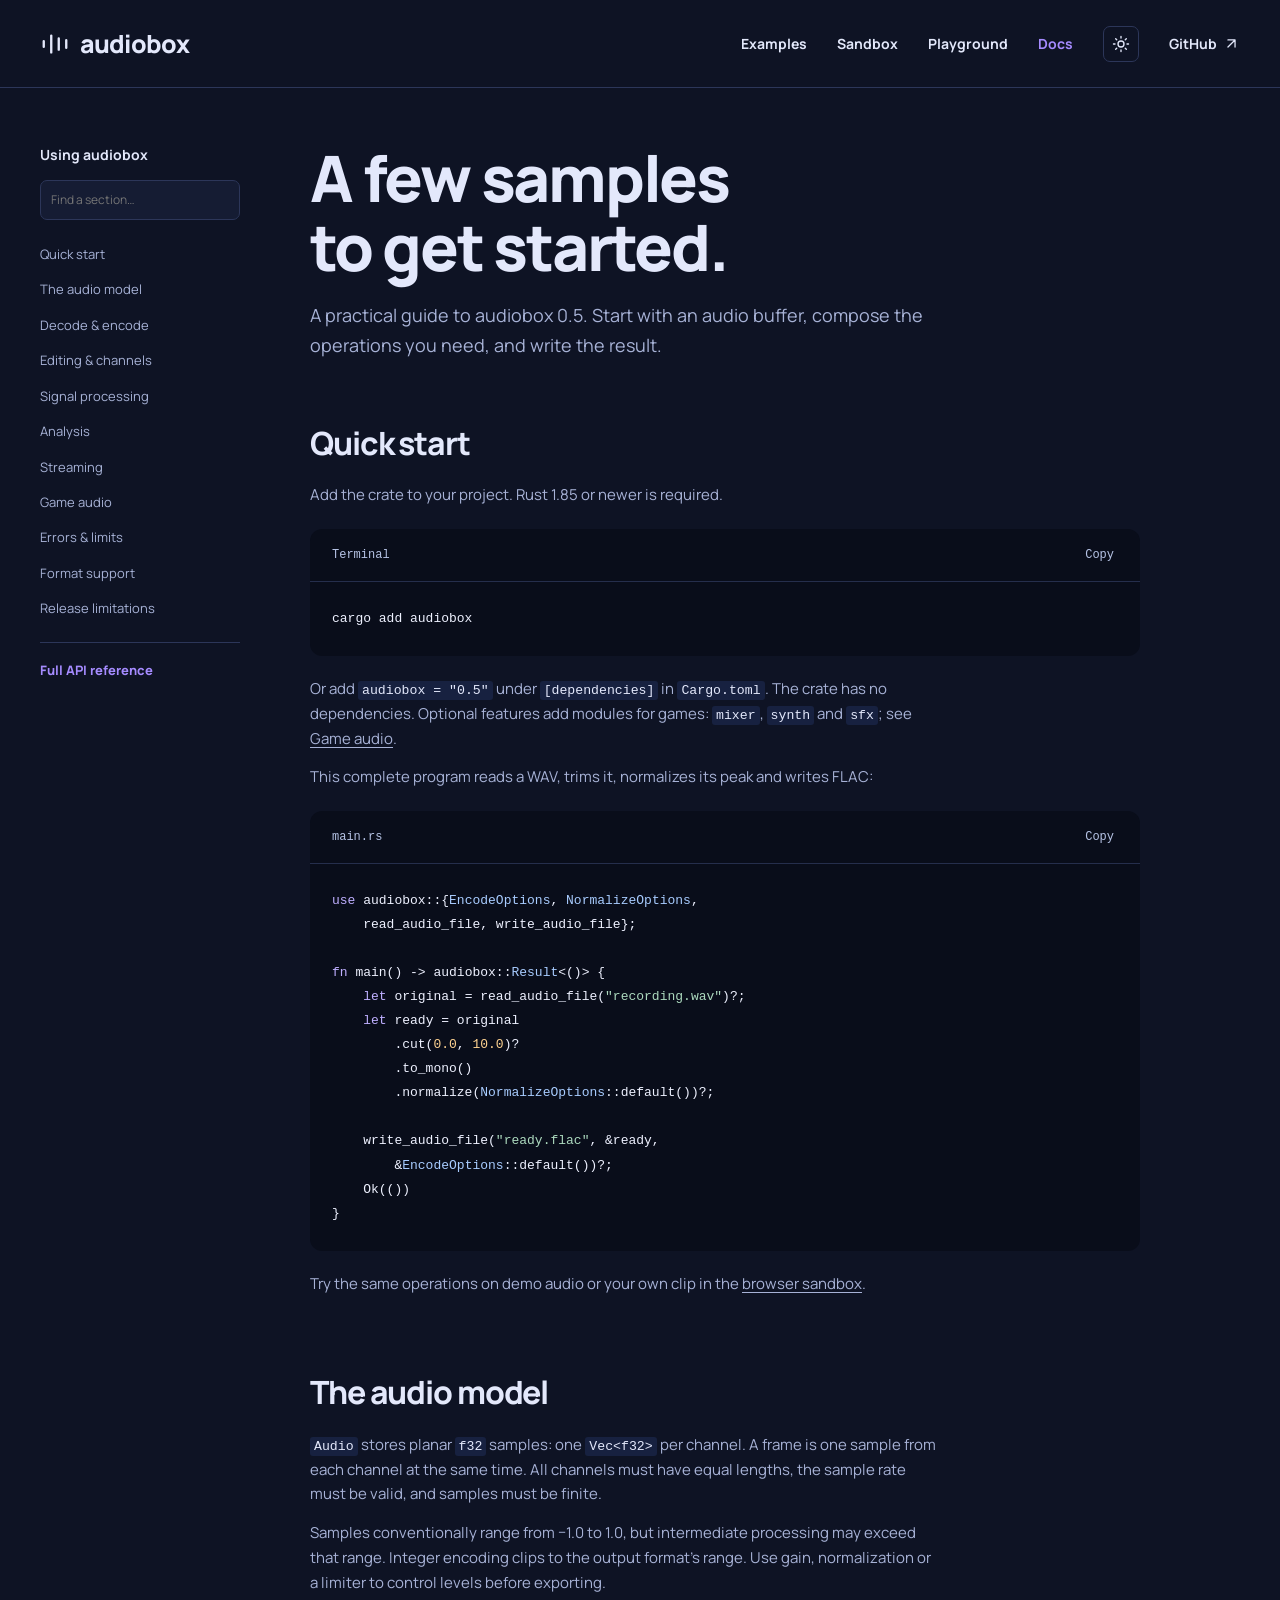
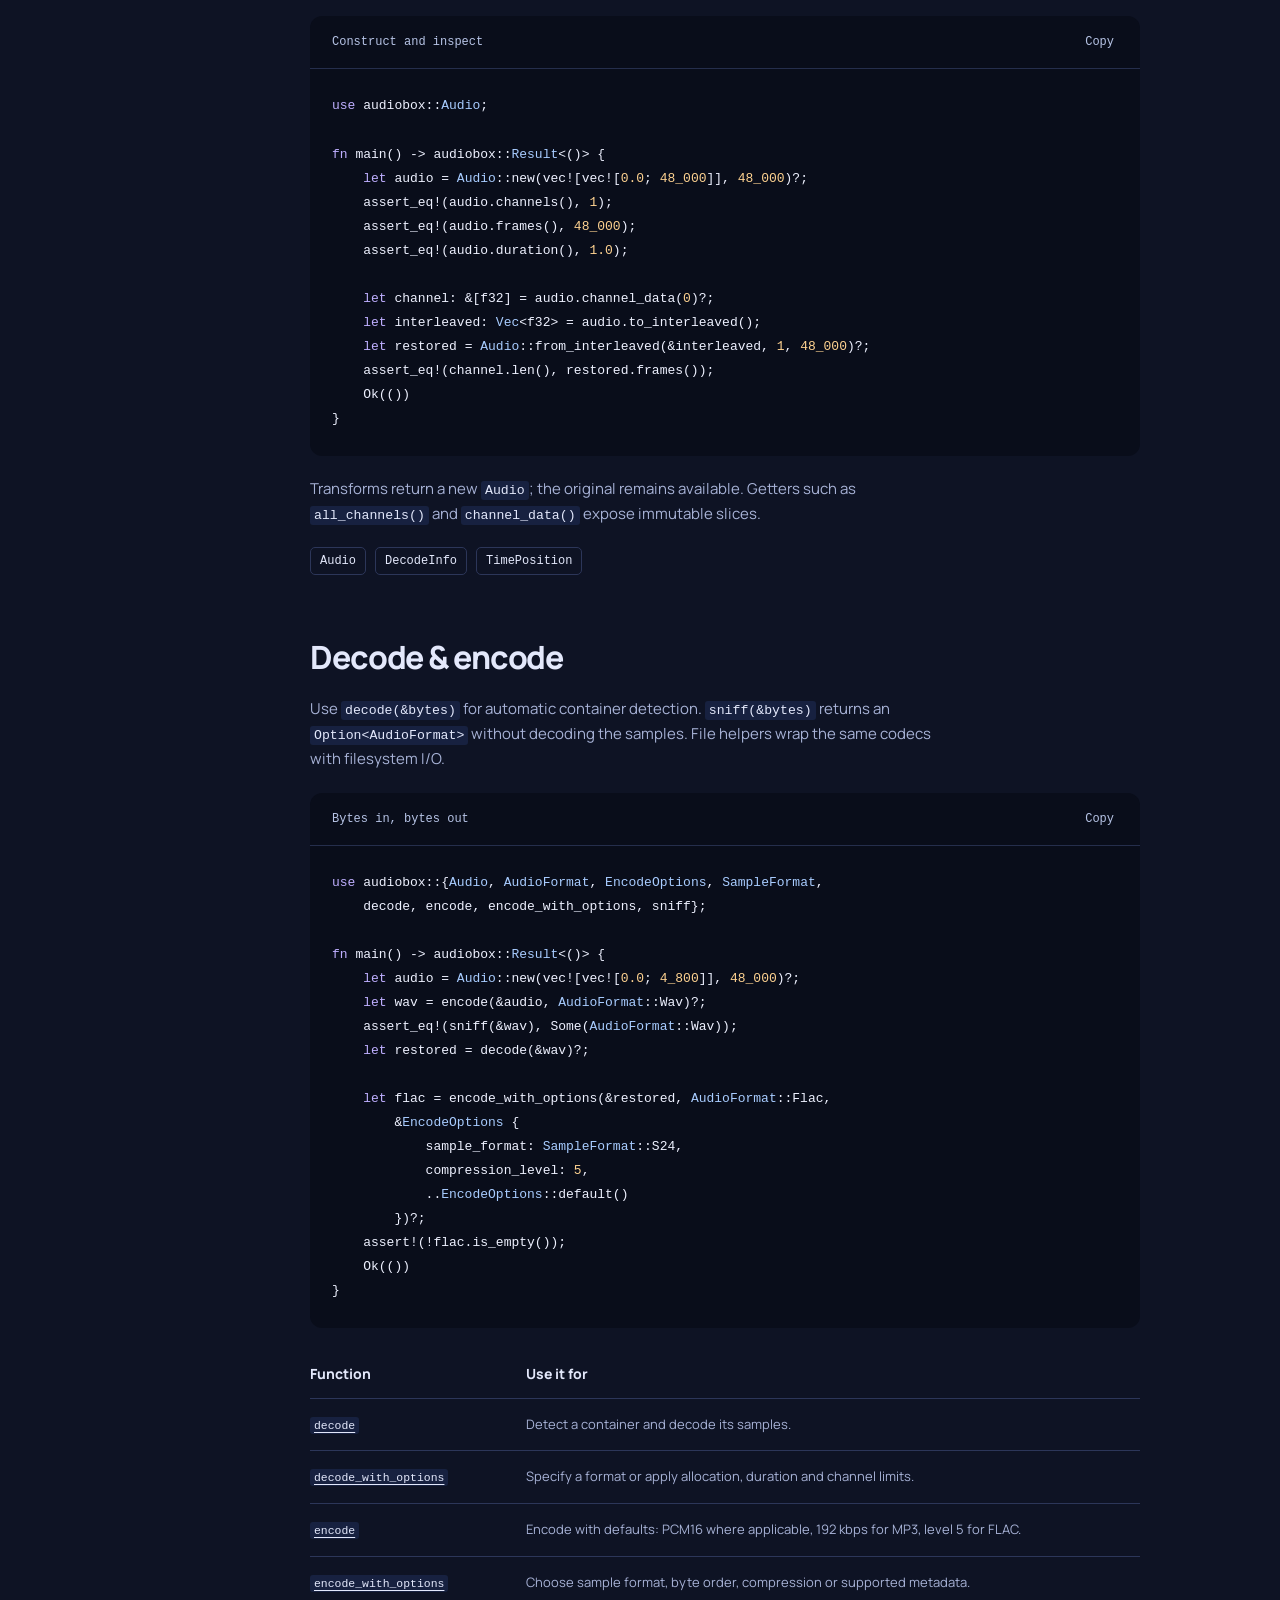
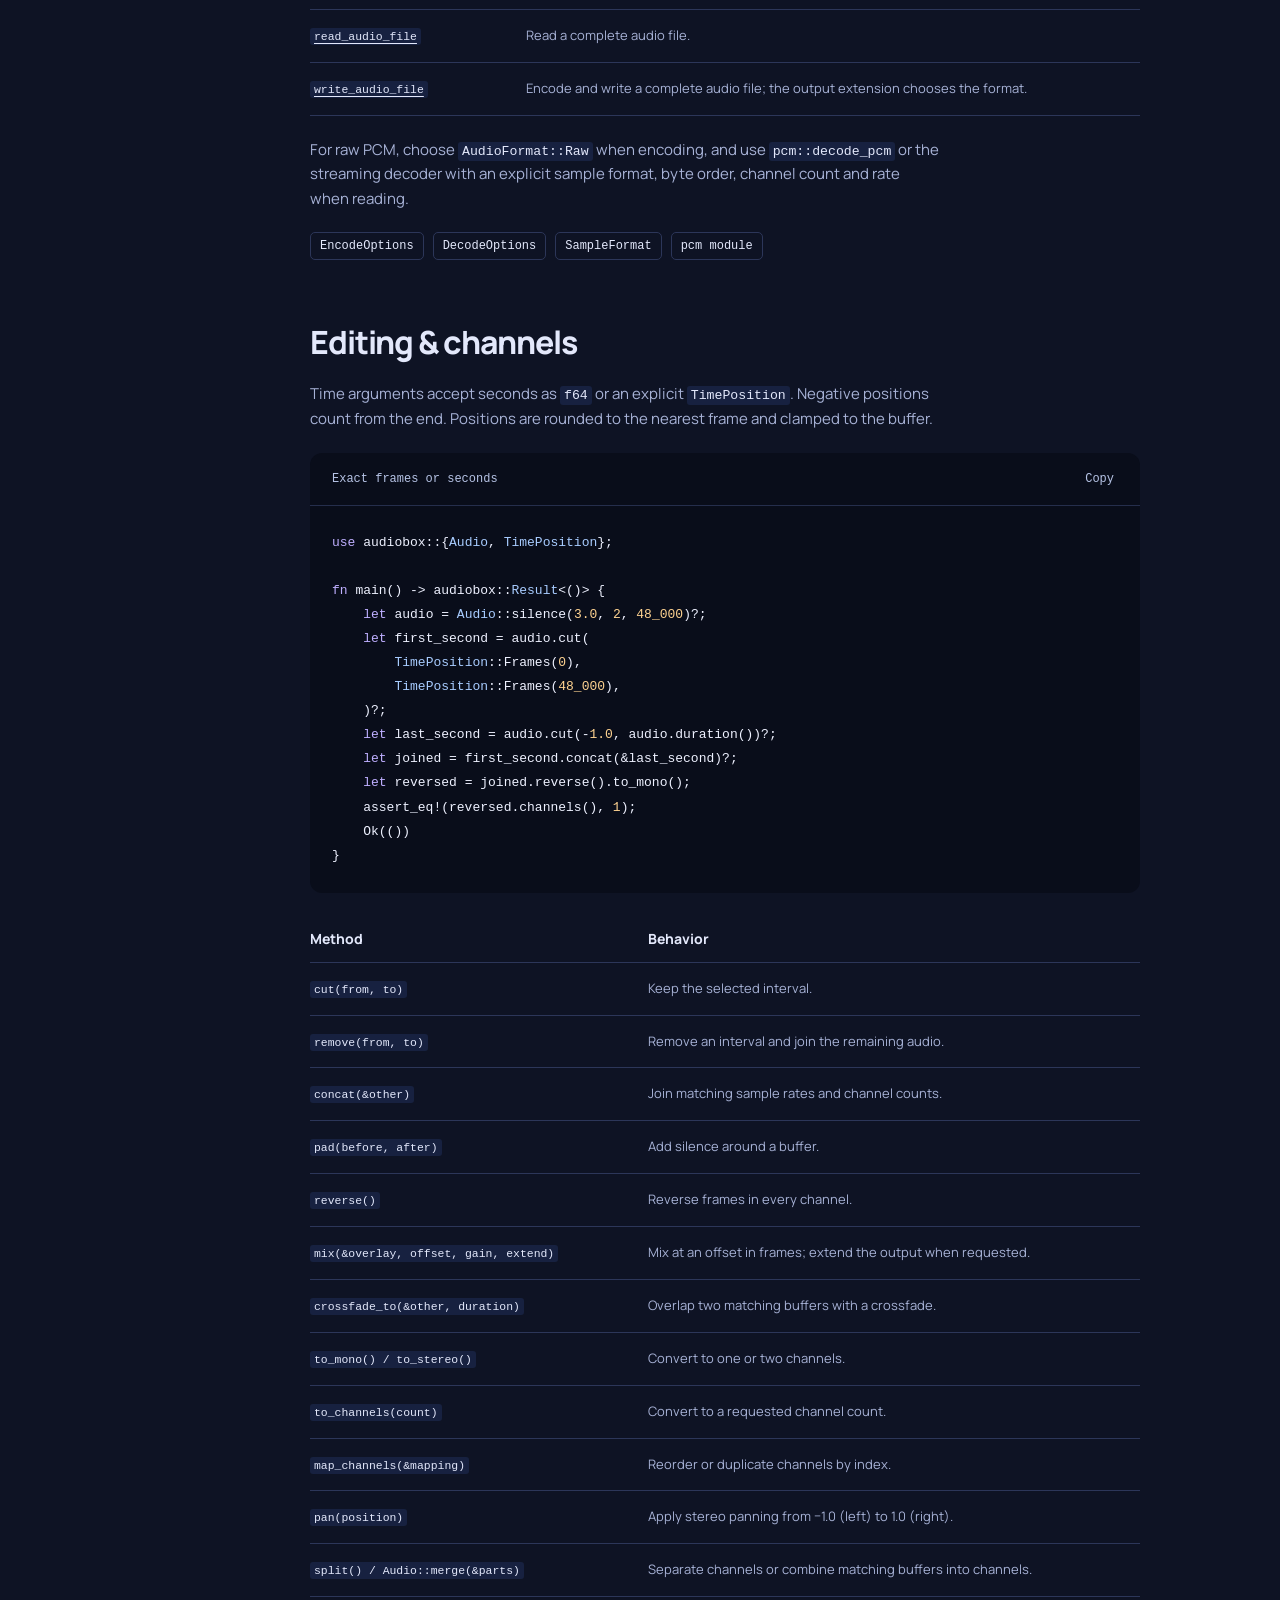
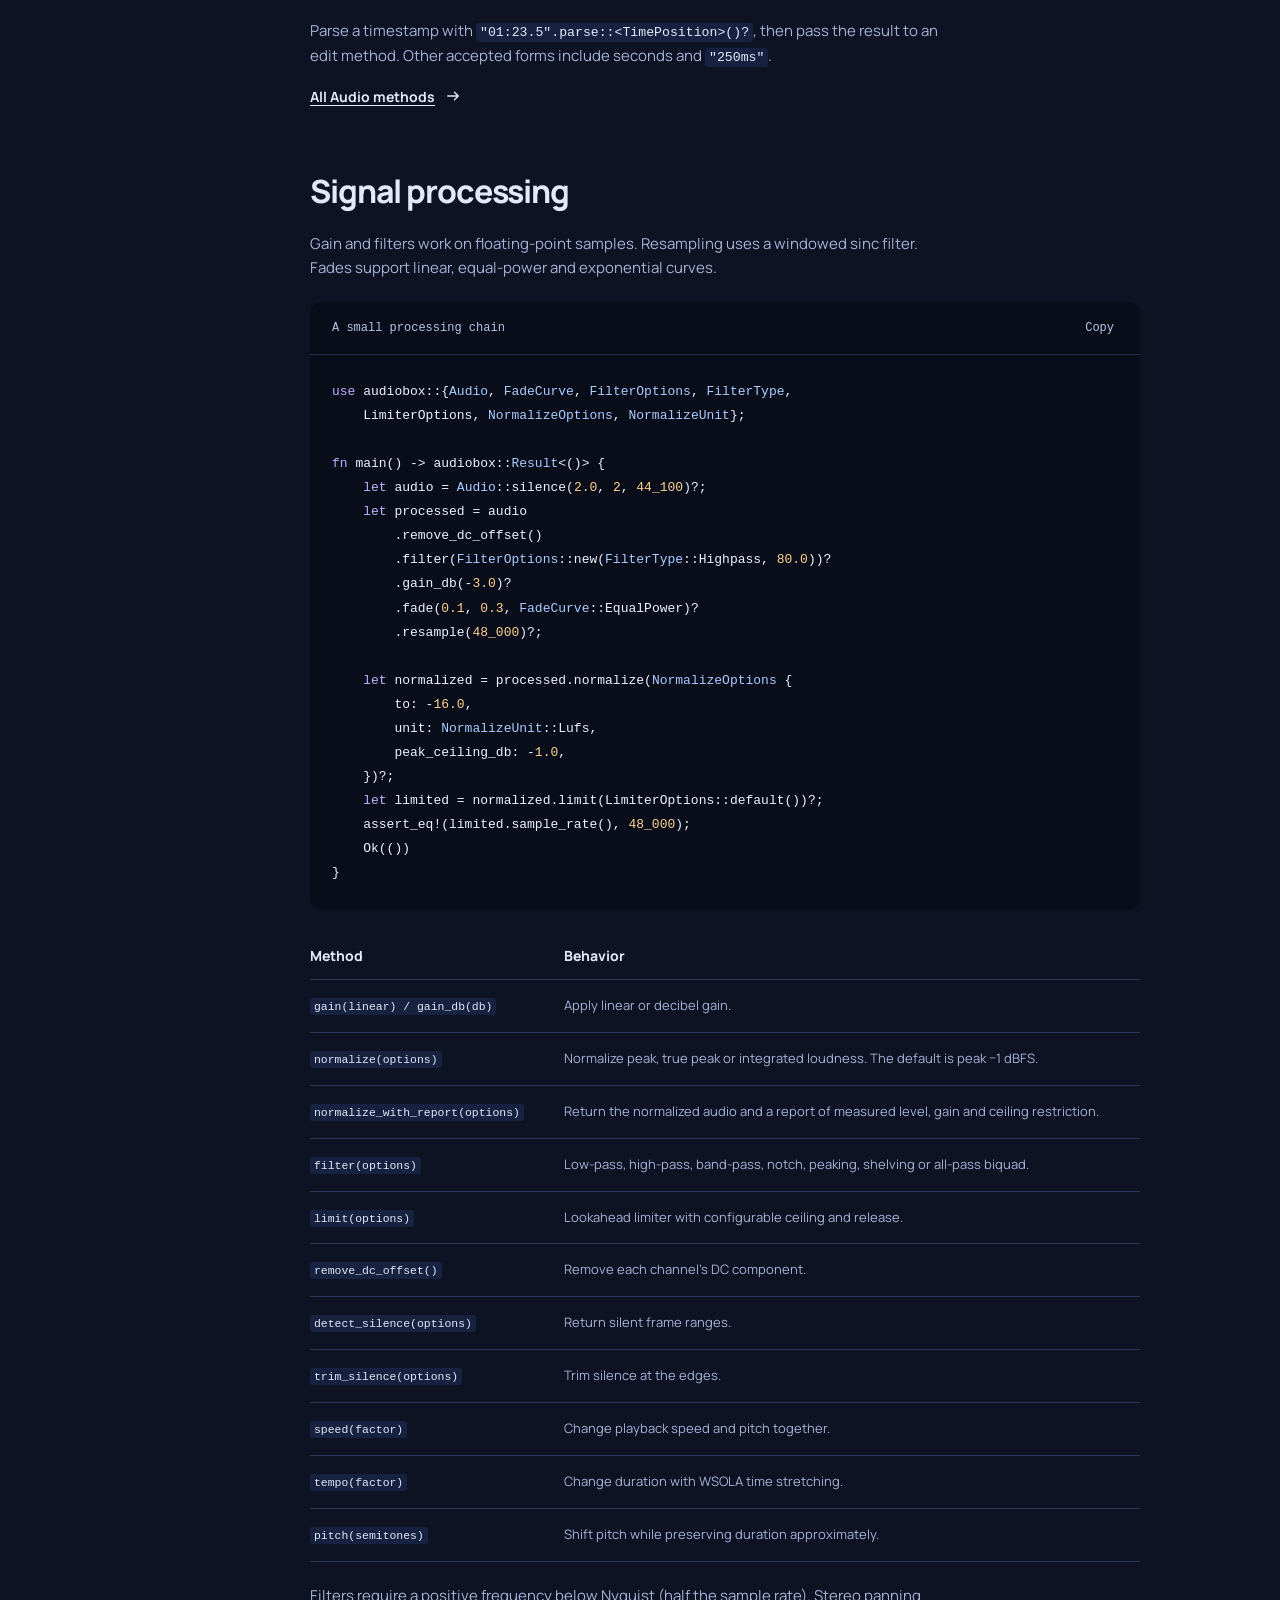
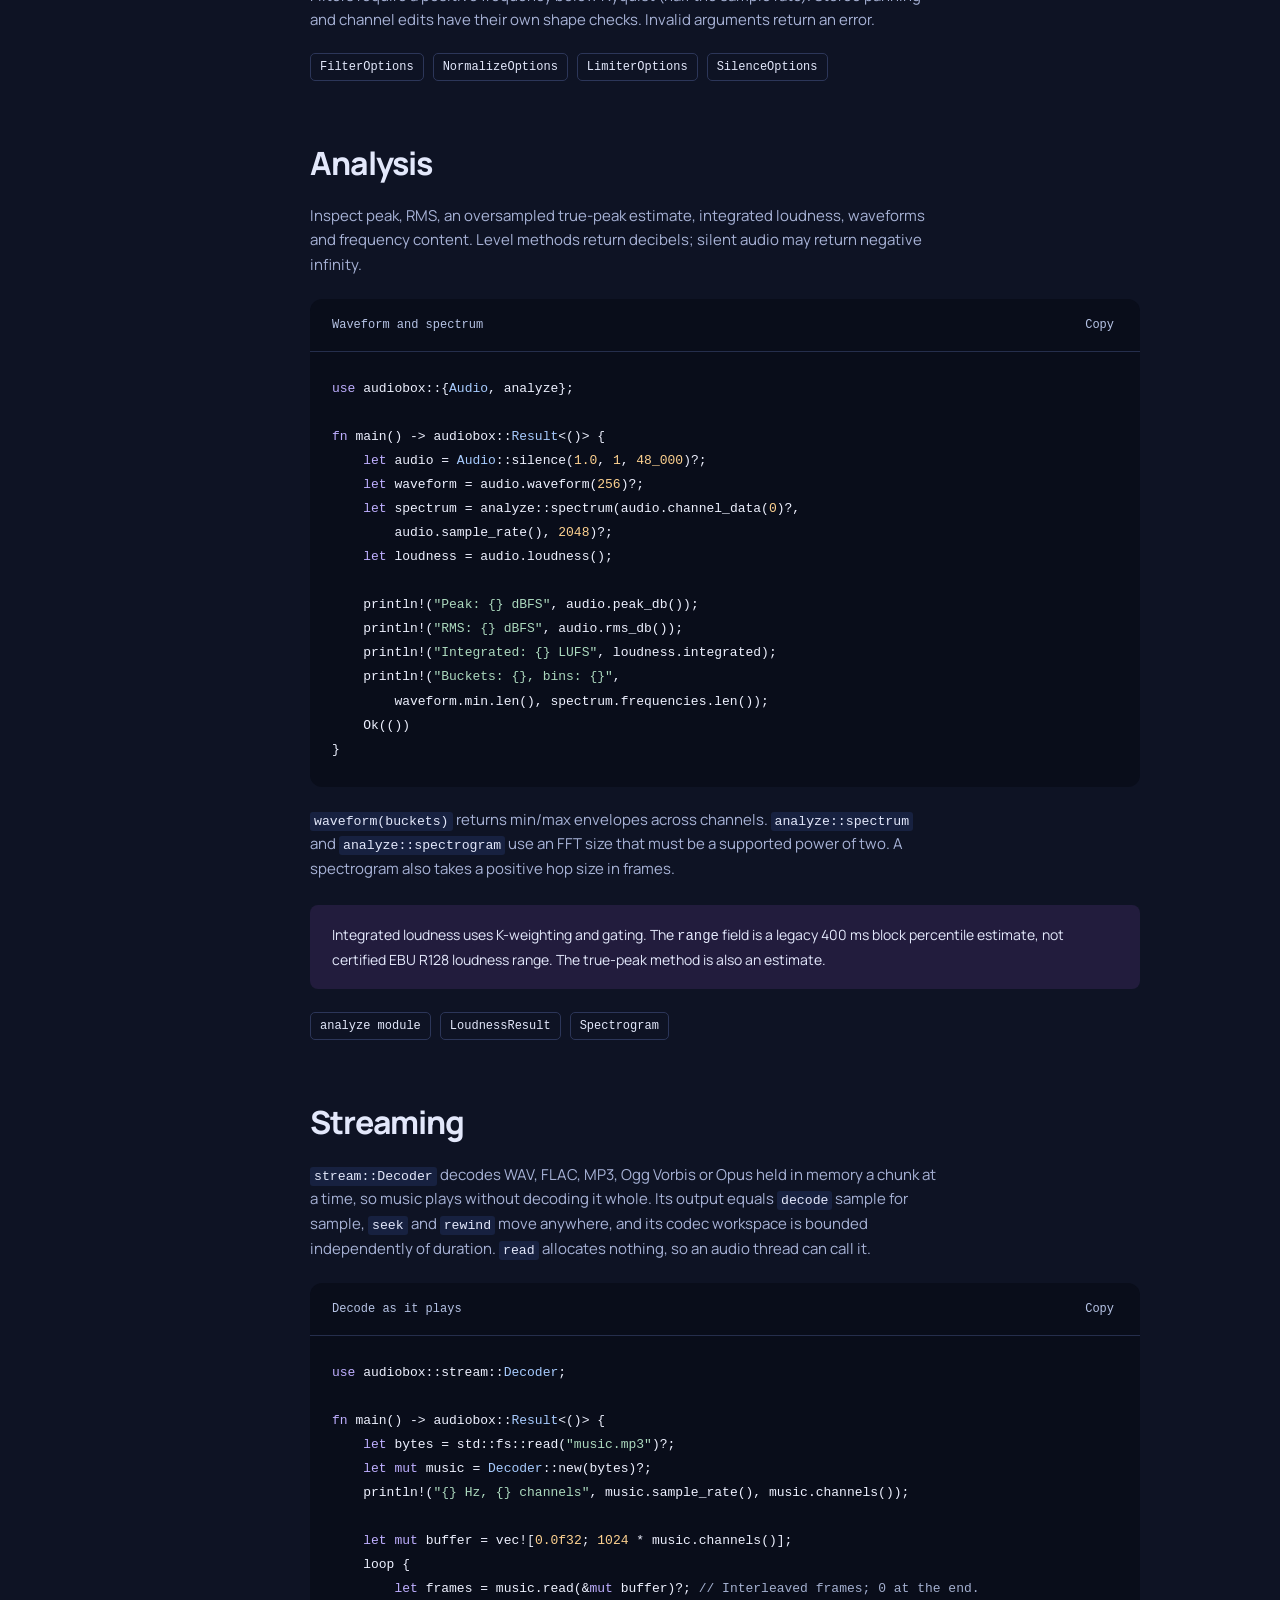
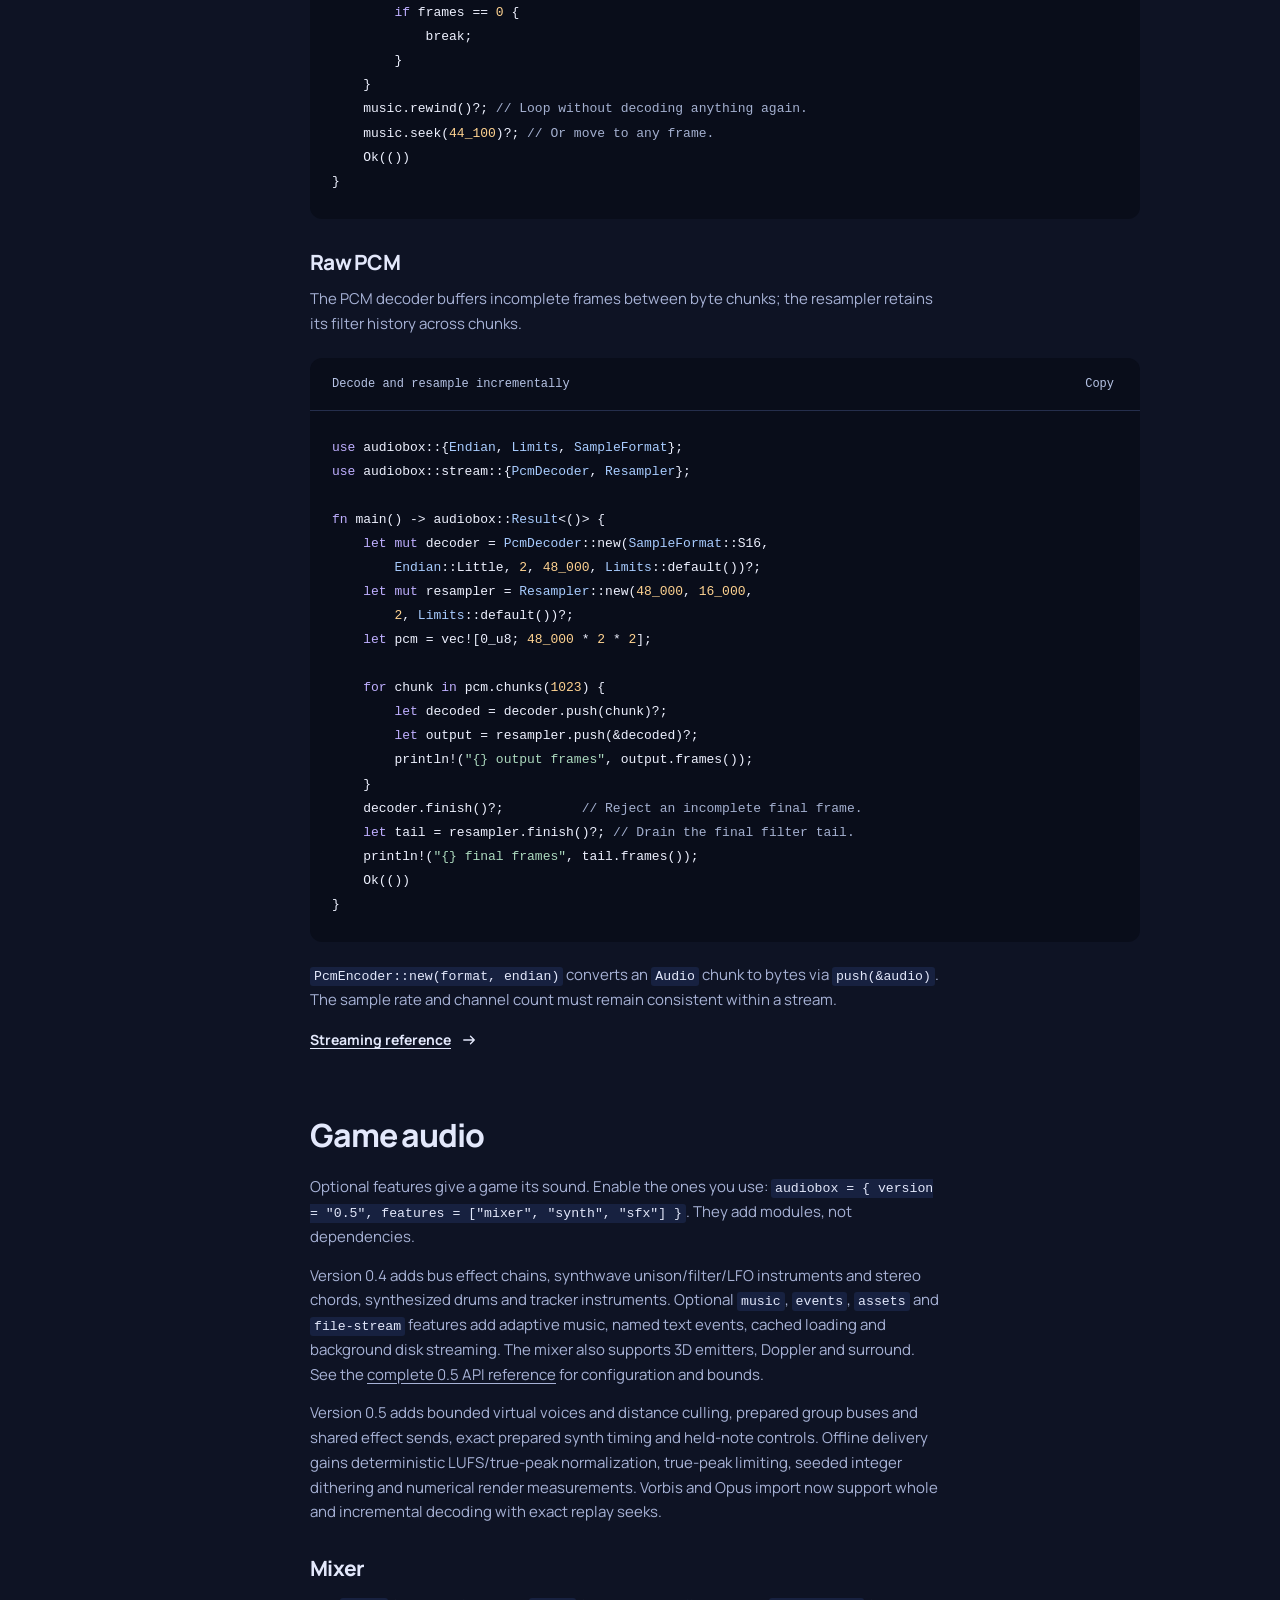
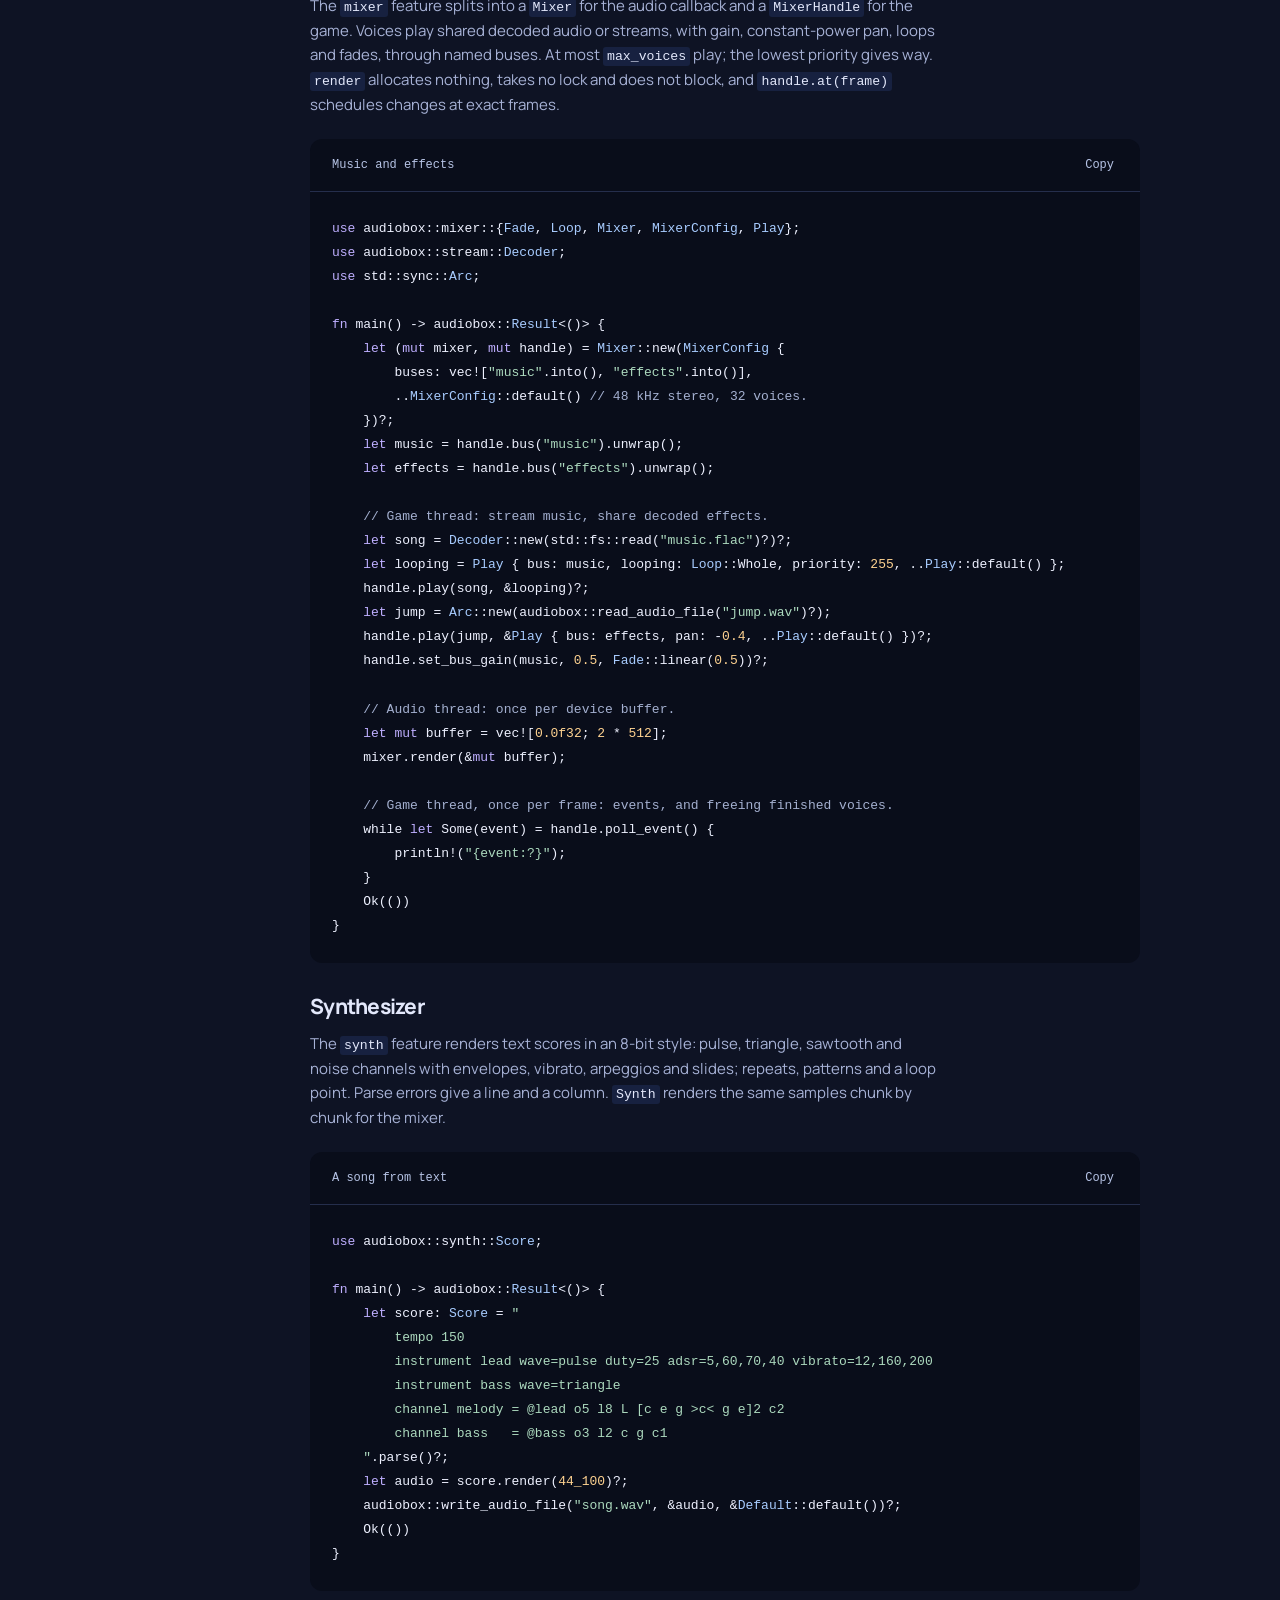
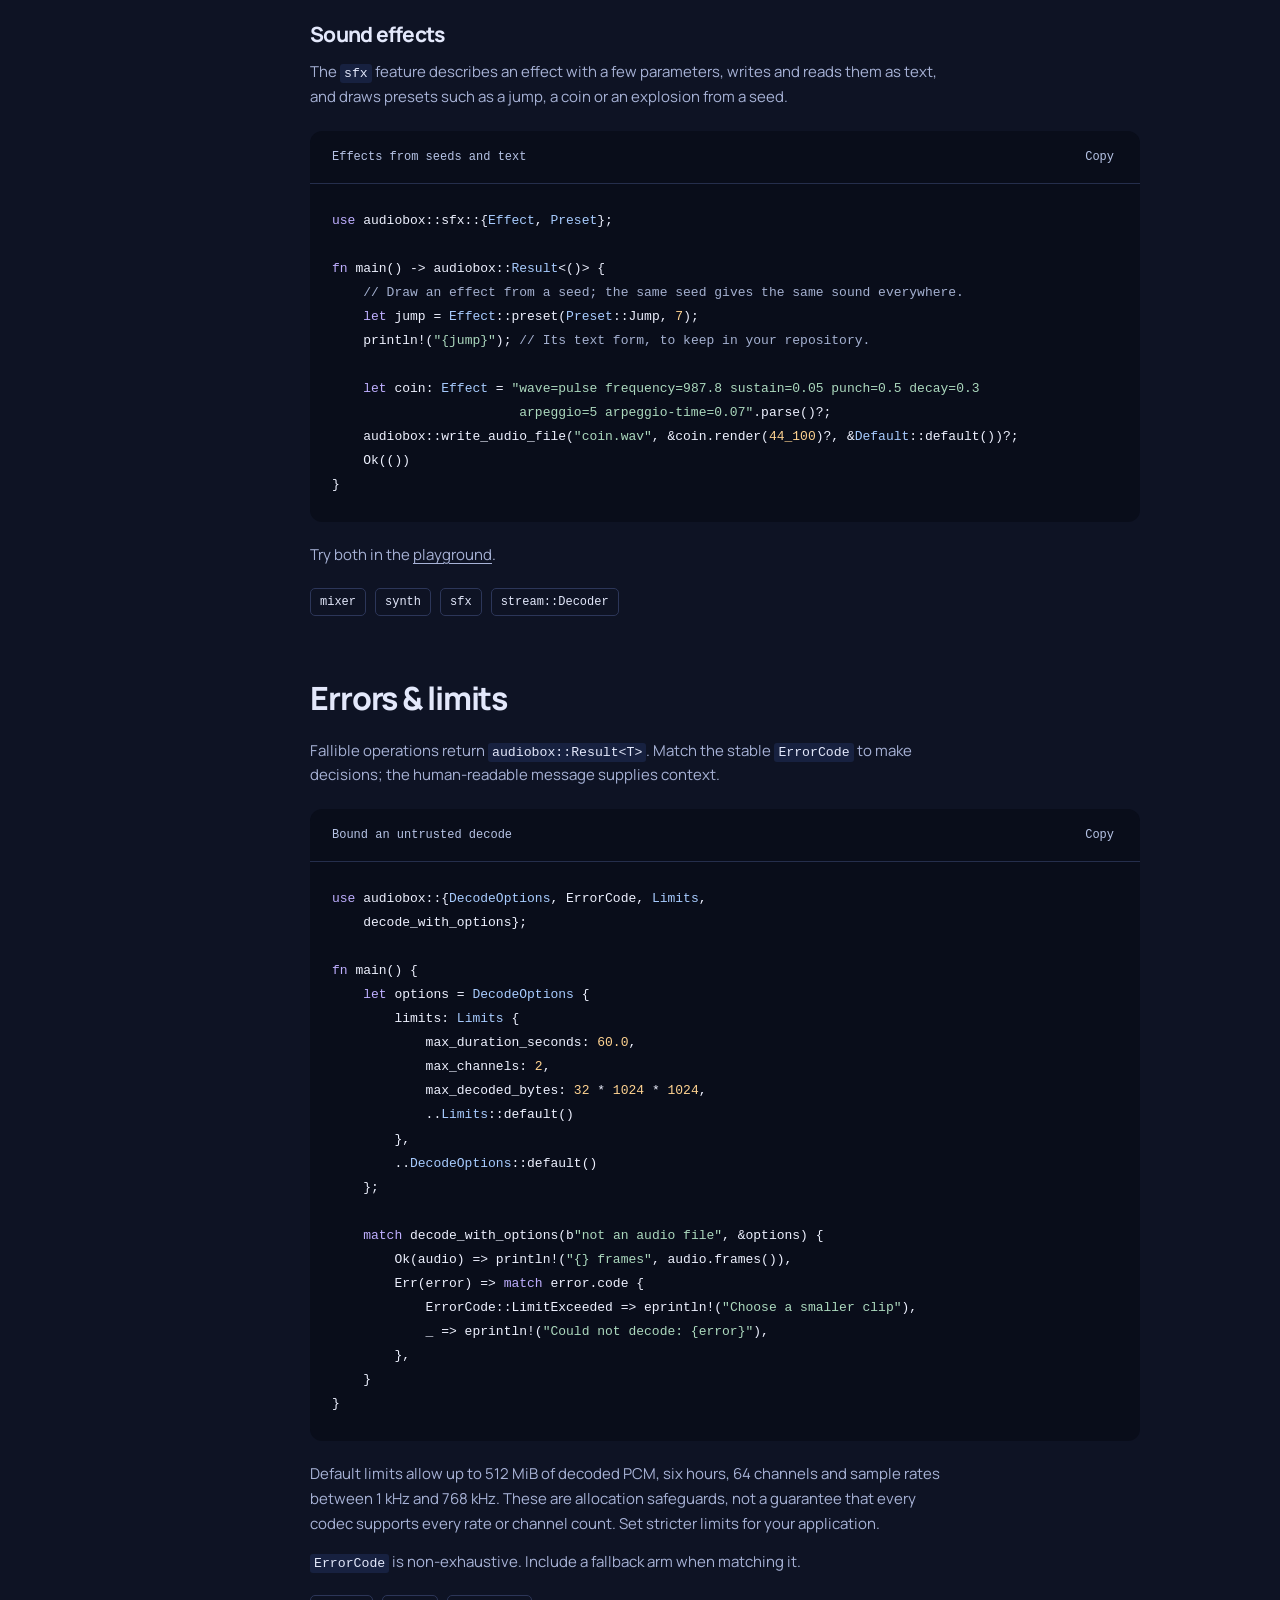
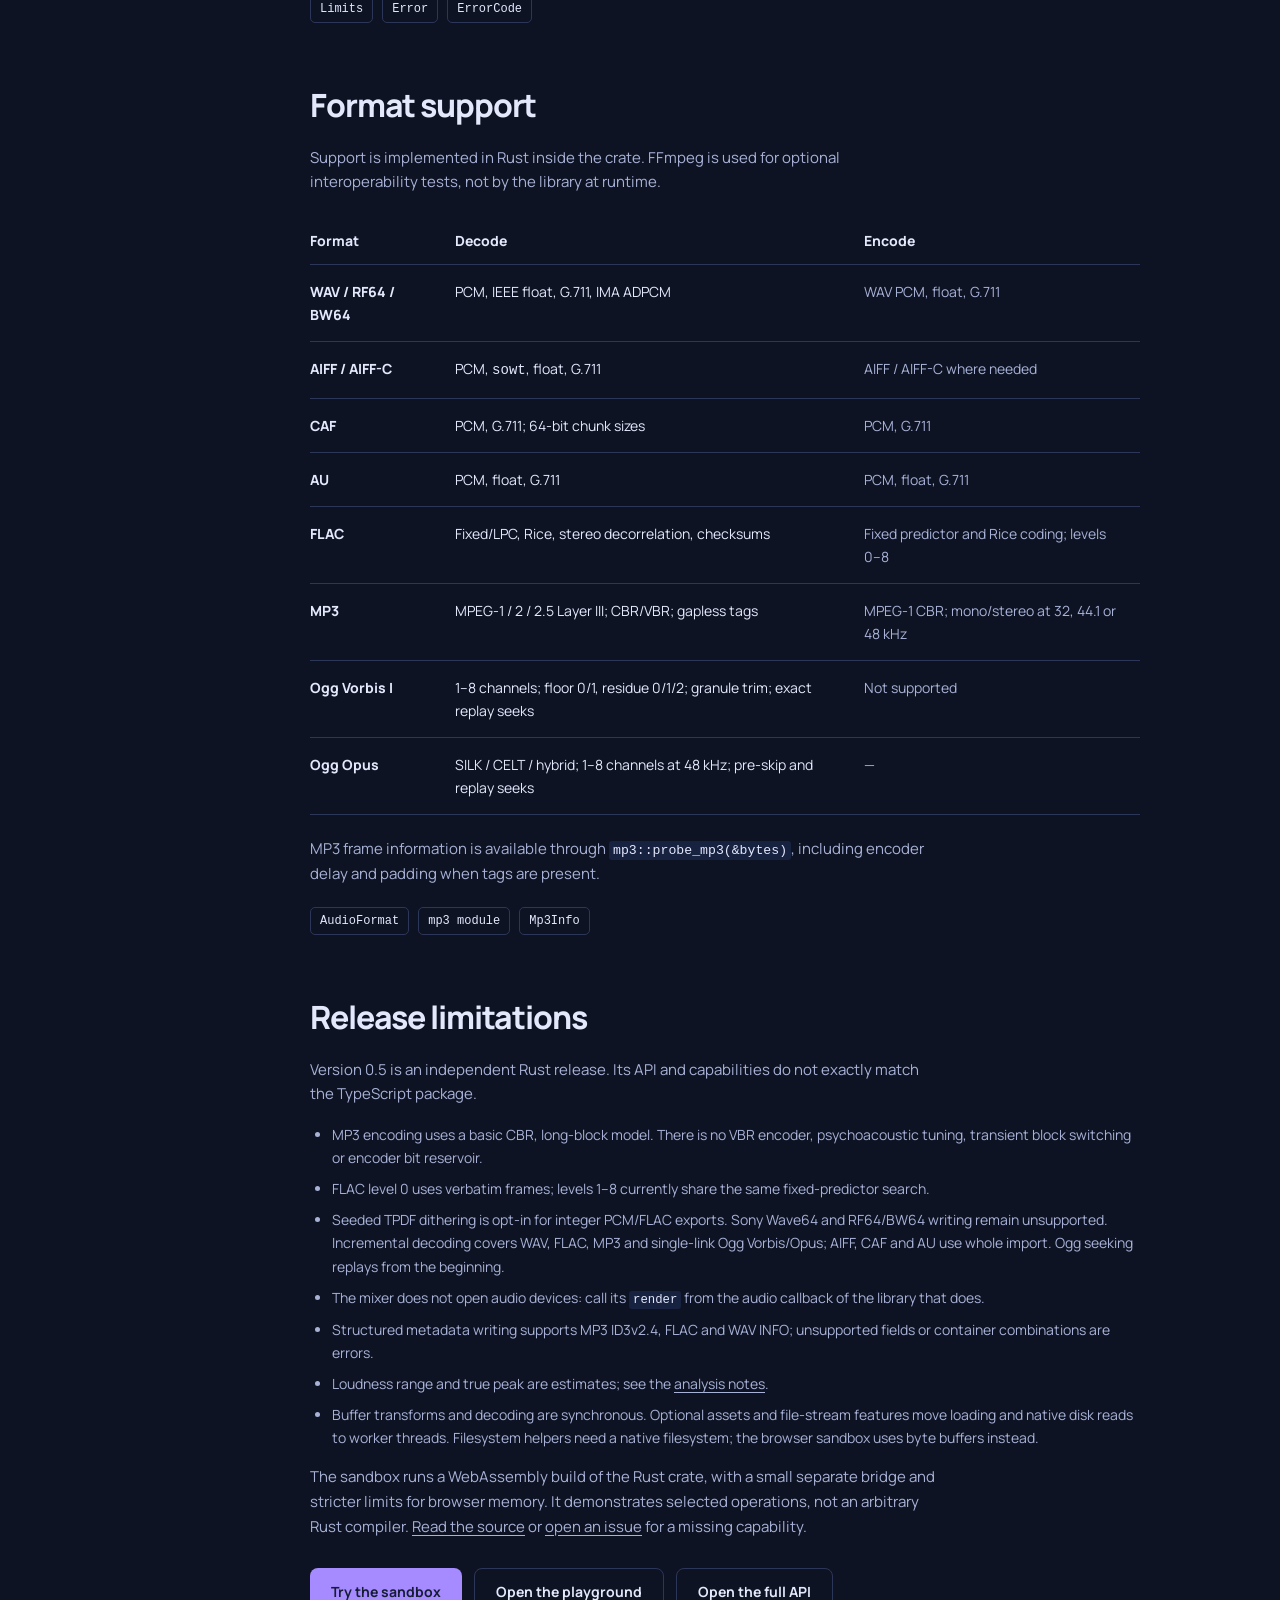
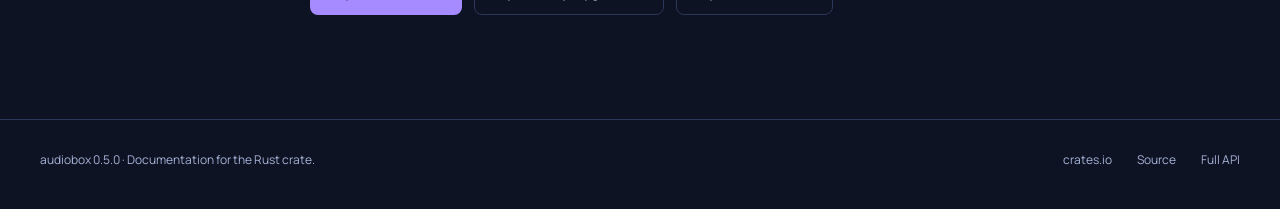
==== commit 18ff7b44: "Merge pull request #116 from jmsansan/codex/release-0.5 Prepare audiobox 0.5.0 for publication" ====
--- a/site/docs/index.html
+++ b/site/docs/index.html
@@ -2,8 +2,8 @@
 <html lang="en"><head><meta charset="utf-8"><meta name="viewport" content="width=device-width, initial-scale=1"><title>Documentation — audiobox</title><meta name="description" content="Learn audiobox for Rust: immutable planar audio, decoding and encoding, editing, filters, resampling, loudness, PCM streaming, errors and limits."><meta name="theme-color" content="#0e1324"><script>try{document.documentElement.dataset.theme=localStorage.getItem("audiobox-theme")||"dark"}catch(e){document.documentElement.dataset.theme="dark"}</script><link rel="icon" href="../assets/favicon.svg" type="image/svg+xml"><link rel="stylesheet" href="../assets/site.css"><script type="module" src="../assets/docs.js"></script></head><body>
 <a class="skip" href="#main">Skip to content</a><header class="header"><nav class="nav wrap" aria-label="Main navigation"><a class="brand" href="../" aria-label="audiobox home"><svg viewBox="0 0 32 32" aria-hidden="true"><path d="M4 13v6m8-12v18m8-15v12m8-10v8"/></svg>audiobox</a><div class="nav-links"><a class="nav-examples" href="../#examples">Examples</a><a href="../sandbox.html">Sandbox</a><a href="../playground.html">Playground</a><a href="./" aria-current="page">Docs</a><button class="theme-toggle" id="theme-toggle" type="button" aria-label="Switch to light theme"><svg class="icon-sun" viewBox="0 0 24 24" aria-hidden="true"><circle cx="12" cy="12" r="4"/><path d="M12 2v2m0 16v2M4.9 4.9l1.4 1.4m11.4 11.4 1.4 1.4M2 12h2m16 0h2M4.9 19.1l1.4-1.4M17.7 6.3l1.4-1.4"/></svg><svg class="icon-moon" viewBox="0 0 24 24" aria-hidden="true"><path d="M20 14.5A8 8 0 0 1 9.5 4a8 8 0 1 0 10.5 10.5Z"/></svg></button><a class="repo" href="https://github.com/jmsansan/audiobox-rs">GitHub<svg viewBox="0 0 24 24" aria-hidden="true"><path d="M7 17 17 7M7 7h10v10"/></svg></a></div></nav></header>
 <div class="wrap docs-layout"><aside class="docs-sidebar" aria-label="Documentation navigation"><strong>Using audiobox</strong><label class="skip" for="docs-search">Find a guide section</label><input class="docs-search" type="search" id="docs-search" placeholder="Find a section…" aria-label="Find a guide section"><nav id="docs-nav"><a href="#quick-start">Quick start</a><a href="#audio-model">The audio model</a><a href="#io">Decode &amp; encode</a><a href="#editing">Editing &amp; channels</a><a href="#dsp">Signal processing</a><a href="#analysis">Analysis</a><a href="#streaming">Streaming</a><a href="#game-audio">Game audio</a><a href="#errors">Errors &amp; limits</a><a href="#formats">Format support</a><a href="#limitations">Release limitations</a><a class="reference-link" href="../api/audiobox/">Full API reference</a></nav><p class="status" id="search-status" role="status"></p></aside>
-<main id="main" class="docs-main"><h1>A few samples<br>to get started.</h1><p class="docs-lead">A practical guide to audiobox 0.4. Start with an audio buffer, compose the operations you need, and write the result.</p>
-<section class="docs-section" id="quick-start"><h2>Quick start</h2><p>Add the crate to your project. Rust 1.85 or newer is required.</p><div class="code-panel"><div class="code-toolbar"><span>Terminal</span><button class="copy-code" data-copy-target="install-code">Copy</button></div><pre><code id="install-code">cargo add audiobox</code></pre></div><p>Or add <code>audiobox = "0.4"</code> under <code>[dependencies]</code> in <code>Cargo.toml</code>. The crate has no dependencies. Optional features add modules for games: <code>mixer</code>, <code>synth</code> and <code>sfx</code>; see <a href="#game-audio">Game audio</a>.</p><p>This complete program reads a WAV, trims it, normalizes its peak and writes FLAC:</p><div class="code-panel"><div class="code-toolbar"><span>main.rs</span><button class="copy-code" data-copy-target="quick-code">Copy</button></div><pre><code id="quick-code" class="language-rust">use audiobox::{EncodeOptions, NormalizeOptions,
+<main id="main" class="docs-main"><h1>A few samples<br>to get started.</h1><p class="docs-lead">A practical guide to audiobox 0.5. Start with an audio buffer, compose the operations you need, and write the result.</p>
+<section class="docs-section" id="quick-start"><h2>Quick start</h2><p>Add the crate to your project. Rust 1.85 or newer is required.</p><div class="code-panel"><div class="code-toolbar"><span>Terminal</span><button class="copy-code" data-copy-target="install-code">Copy</button></div><pre><code id="install-code">cargo add audiobox</code></pre></div><p>Or add <code>audiobox = "0.5"</code> under <code>[dependencies]</code> in <code>Cargo.toml</code>. The crate has no dependencies. Optional features add modules for games: <code>mixer</code>, <code>synth</code> and <code>sfx</code>; see <a href="#game-audio">Game audio</a>.</p><p>This complete program reads a WAV, trims it, normalizes its peak and writes FLAC:</p><div class="code-panel"><div class="code-toolbar"><span>main.rs</span><button class="copy-code" data-copy-target="quick-code">Copy</button></div><pre><code id="quick-code" class="language-rust">use audiobox::{EncodeOptions, NormalizeOptions,
     read_audio_file, write_audio_file};
 
 fn main() -&gt; audiobox::Result&lt;()&gt; {
@@ -137,7 +137,7 @@
     println!("{} final frames", tail.frames());
     Ok(())
 }</code></pre></div><p><code>PcmEncoder::new(format, endian)</code> converts an <code>Audio</code> chunk to bytes via <code>push(&amp;audio)</code>. The sample rate and channel count must remain consistent within a stream.</p><a class="text-link" href="../api/audiobox/stream/index.html">Streaming reference<svg viewBox="0 0 24 24" aria-hidden="true"><path d="M5 12h14m-5-5 5 5-5 5"/></svg></a></section>
-<section class="docs-section" id="game-audio"><h2>Game audio</h2><p>Optional features give a game its sound. Enable the ones you use: <code>audiobox = { version = "0.4", features = ["mixer", "synth", "sfx"] }</code>. They add modules, not dependencies.</p><p>Version 0.4 adds bus effect chains, synthwave unison/filter/LFO instruments and stereo chords, synthesized drums and tracker instruments. Optional <code>music</code>, <code>events</code>, <code>assets</code> and <code>file-stream</code> features add adaptive music, named text events, cached loading and background disk streaming. The mixer also supports 3D emitters, Doppler and surround. See the <a href="../api/audiobox/">complete 0.4 API reference</a> for configuration and bounds.</p><h3>Mixer</h3><p>The <code>mixer</code> feature splits into a <code>Mixer</code> for the audio callback and a <code>MixerHandle</code> for the game. Voices play shared decoded audio or streams, with gain, constant-power pan, loops and fades, through named buses. At most <code>max_voices</code> play; the lowest priority gives way. <code>render</code> allocates nothing, takes no lock and does not block, and <code>handle.at(frame)</code> schedules changes at exact frames.</p><div class="code-panel"><div class="code-toolbar"><span>Music and effects</span><button class="copy-code" data-copy-target="mixer-code">Copy</button></div><pre><code id="mixer-code" class="language-rust">use audiobox::mixer::{Fade, Loop, Mixer, MixerConfig, Play};
+<section class="docs-section" id="game-audio"><h2>Game audio</h2><p>Optional features give a game its sound. Enable the ones you use: <code>audiobox = { version = "0.5", features = ["mixer", "synth", "sfx"] }</code>. They add modules, not dependencies.</p><p>Version 0.4 adds bus effect chains, synthwave unison/filter/LFO instruments and stereo chords, synthesized drums and tracker instruments. Optional <code>music</code>, <code>events</code>, <code>assets</code> and <code>file-stream</code> features add adaptive music, named text events, cached loading and background disk streaming. The mixer also supports 3D emitters, Doppler and surround. See the <a href="../api/audiobox/">complete 0.5 API reference</a> for configuration and bounds.</p><p>Version 0.5 adds bounded virtual voices and distance culling, prepared group buses and shared effect sends, exact prepared synth timing and held-note controls. Offline delivery gains deterministic LUFS/true-peak normalization, true-peak limiting, seeded integer dithering and numerical render measurements. Vorbis and Opus import now support whole and incremental decoding with exact replay seeks.</p><h3>Mixer</h3><p>The <code>mixer</code> feature splits into a <code>Mixer</code> for the audio callback and a <code>MixerHandle</code> for the game. Voices play shared decoded audio or streams, with gain, constant-power pan, loops and fades, through named buses. At most <code>max_voices</code> play; the lowest priority gives way. <code>render</code> allocates nothing, takes no lock and does not block, and <code>handle.at(frame)</code> schedules changes at exact frames.</p><div class="code-panel"><div class="code-toolbar"><span>Music and effects</span><button class="copy-code" data-copy-target="mixer-code">Copy</button></div><pre><code id="mixer-code" class="language-rust">use audiobox::mixer::{Fade, Loop, Mixer, MixerConfig, Play};
 use audiobox::stream::Decoder;
 use std::sync::Arc;
 
@@ -213,6 +213,6 @@
     }
 }</code></pre></div><p>Default limits allow up to 512 MiB of decoded PCM, six hours, 64 channels and sample rates between 1 kHz and 768 kHz. These are allocation safeguards, not a guarantee that every codec supports every rate or channel count. Set stricter limits for your application.</p><p><code>ErrorCode</code> is non-exhaustive. Include a fallback arm when matching it.</p><div class="method-links"><a href="../api/audiobox/struct.Limits.html">Limits</a><a href="../api/audiobox/struct.Error.html">Error</a><a href="../api/audiobox/enum.ErrorCode.html">ErrorCode</a></div></section>
 <section class="docs-section" id="formats"><h2>Format support</h2><p>Support is implemented in Rust inside the crate. FFmpeg is used for optional interoperability tests, not by the library at runtime.</p><div class="table-scroll" tabindex="0" role="region" aria-label="Scrollable format support table"><table><thead><tr><th>Format</th><th>Decode</th><th>Encode</th></tr></thead><tbody><tr><td>WAV / RF64 / BW64</td><td>PCM, IEEE float, G.711, IMA ADPCM</td><td>WAV PCM, float, G.711</td></tr><tr><td>AIFF / AIFF-C</td><td>PCM, <code>sowt</code>, float, G.711</td><td>AIFF / AIFF-C where needed</td></tr><tr><td>CAF</td><td>PCM, G.711; 64-bit chunk sizes</td><td>PCM, G.711</td></tr><tr><td>AU</td><td>PCM, float, G.711</td><td>PCM, float, G.711</td></tr><tr><td>FLAC</td><td>Fixed/LPC, Rice, stereo decorrelation, checksums</td><td>Fixed predictor and Rice coding; levels 0–8</td></tr><tr><td>MP3</td><td>MPEG-1 / 2 / 2.5 Layer III; CBR/VBR; gapless tags</td><td>MPEG-1 CBR; mono/stereo at 32, 44.1 or 48 kHz</td></tr><tr><td>Ogg Vorbis I</td><td>1–8 channels; floor 0/1, residue 0/1/2; granule trim; exact replay seeks</td><td>Not supported</td></tr><tr><td>Ogg Opus</td><td>SILK / CELT / hybrid; 1–8 channels at 48 kHz; pre-skip and replay seeks</td><td>—</td></tr></tbody></table></div><p class="table-hint">Scroll horizontally to see all format columns.</p><p>MP3 frame information is available through <code>mp3::probe_mp3(&amp;bytes)</code>, including encoder delay and padding when tags are present.</p><div class="method-links"><a href="../api/audiobox/enum.AudioFormat.html">AudioFormat</a><a href="../api/audiobox/mp3/index.html">mp3 module</a><a href="../api/audiobox/mp3/struct.Mp3Info.html">Mp3Info</a></div></section>
-<section class="docs-section" id="limitations"><h2>Release limitations</h2><p>Version 0.4 is an independent Rust release. Its API and capabilities do not exactly match the TypeScript package.</p><ul><li>MP3 encoding uses a basic CBR, long-block model. There is no VBR encoder, psychoacoustic tuning, transient block switching or encoder bit reservoir.</li><li>FLAC level 0 uses verbatim frames; levels 1–8 currently share the same fixed-predictor search.</li><li>There is no PCM dithering, Sony Wave64 or RF64/BW64 writing. Incremental decoding covers WAV, FLAC and MP3, not AIFF, CAF or AU.</li><li>The mixer does not open audio devices: call its <code>render</code> from the audio callback of the library that does.</li><li>Structured metadata writing supports MP3 ID3v2.4, FLAC and WAV INFO; unsupported fields or container combinations are errors.</li><li>Loudness range and true peak are estimates; see the <a href="#analysis">analysis notes</a>.</li><li>Buffer transforms and decoding are synchronous. Optional assets and file-stream features move loading and native disk reads to worker threads. Filesystem helpers need a native filesystem; the browser sandbox uses byte buffers instead.</li></ul><p>The sandbox runs a WebAssembly build of the Rust crate, with a small separate bridge and stricter limits for browser memory. It demonstrates selected operations, not an arbitrary Rust compiler. <a href="https://github.com/jmsansan/audiobox-rs">Read the source</a> or <a href="https://github.com/jmsansan/audiobox-rs/issues">open an issue</a> for a missing capability.</p><div class="closing-actions" style="margin-top:28px"><a class="button accent" href="../sandbox.html">Try the sandbox</a><a class="button secondary" href="../playground.html">Open the playground</a><a class="button secondary" href="../api/audiobox/">Open the full API</a></div></section>
-</main></div><footer class="footer"><div class="wrap footer-row"><span>audiobox 0.4.1 · Documentation for the Rust crate.</span><div class="footer-links"><a href="https://crates.io/crates/audiobox">crates.io</a><a href="https://github.com/jmsansan/audiobox-rs">Source</a><a href="../api/audiobox/">Full API</a></div></div></footer><div class="notice" role="status" aria-live="polite" id="notice"></div>
+<section class="docs-section" id="limitations"><h2>Release limitations</h2><p>Version 0.5 is an independent Rust release. Its API and capabilities do not exactly match the TypeScript package.</p><ul><li>MP3 encoding uses a basic CBR, long-block model. There is no VBR encoder, psychoacoustic tuning, transient block switching or encoder bit reservoir.</li><li>FLAC level 0 uses verbatim frames; levels 1–8 currently share the same fixed-predictor search.</li><li>Seeded TPDF dithering is opt-in for integer PCM/FLAC exports. Sony Wave64 and RF64/BW64 writing remain unsupported. Incremental decoding covers WAV, FLAC, MP3 and single-link Ogg Vorbis/Opus; AIFF, CAF and AU use whole import. Ogg seeking replays from the beginning.</li><li>The mixer does not open audio devices: call its <code>render</code> from the audio callback of the library that does.</li><li>Structured metadata writing supports MP3 ID3v2.4, FLAC and WAV INFO; unsupported fields or container combinations are errors.</li><li>Loudness range and true peak are estimates; see the <a href="#analysis">analysis notes</a>.</li><li>Buffer transforms and decoding are synchronous. Optional assets and file-stream features move loading and native disk reads to worker threads. Filesystem helpers need a native filesystem; the browser sandbox uses byte buffers instead.</li></ul><p>The sandbox runs a WebAssembly build of the Rust crate, with a small separate bridge and stricter limits for browser memory. It demonstrates selected operations, not an arbitrary Rust compiler. <a href="https://github.com/jmsansan/audiobox-rs">Read the source</a> or <a href="https://github.com/jmsansan/audiobox-rs/issues">open an issue</a> for a missing capability.</p><div class="closing-actions" style="margin-top:28px"><a class="button accent" href="../sandbox.html">Try the sandbox</a><a class="button secondary" href="../playground.html">Open the playground</a><a class="button secondary" href="../api/audiobox/">Open the full API</a></div></section>
+</main></div><footer class="footer"><div class="wrap footer-row"><span>audiobox 0.5.0 · Documentation for the Rust crate.</span><div class="footer-links"><a href="https://crates.io/crates/audiobox">crates.io</a><a href="https://github.com/jmsansan/audiobox-rs">Source</a><a href="../api/audiobox/">Full API</a></div></div></footer><div class="notice" role="status" aria-live="polite" id="notice"></div>
 </body></html>
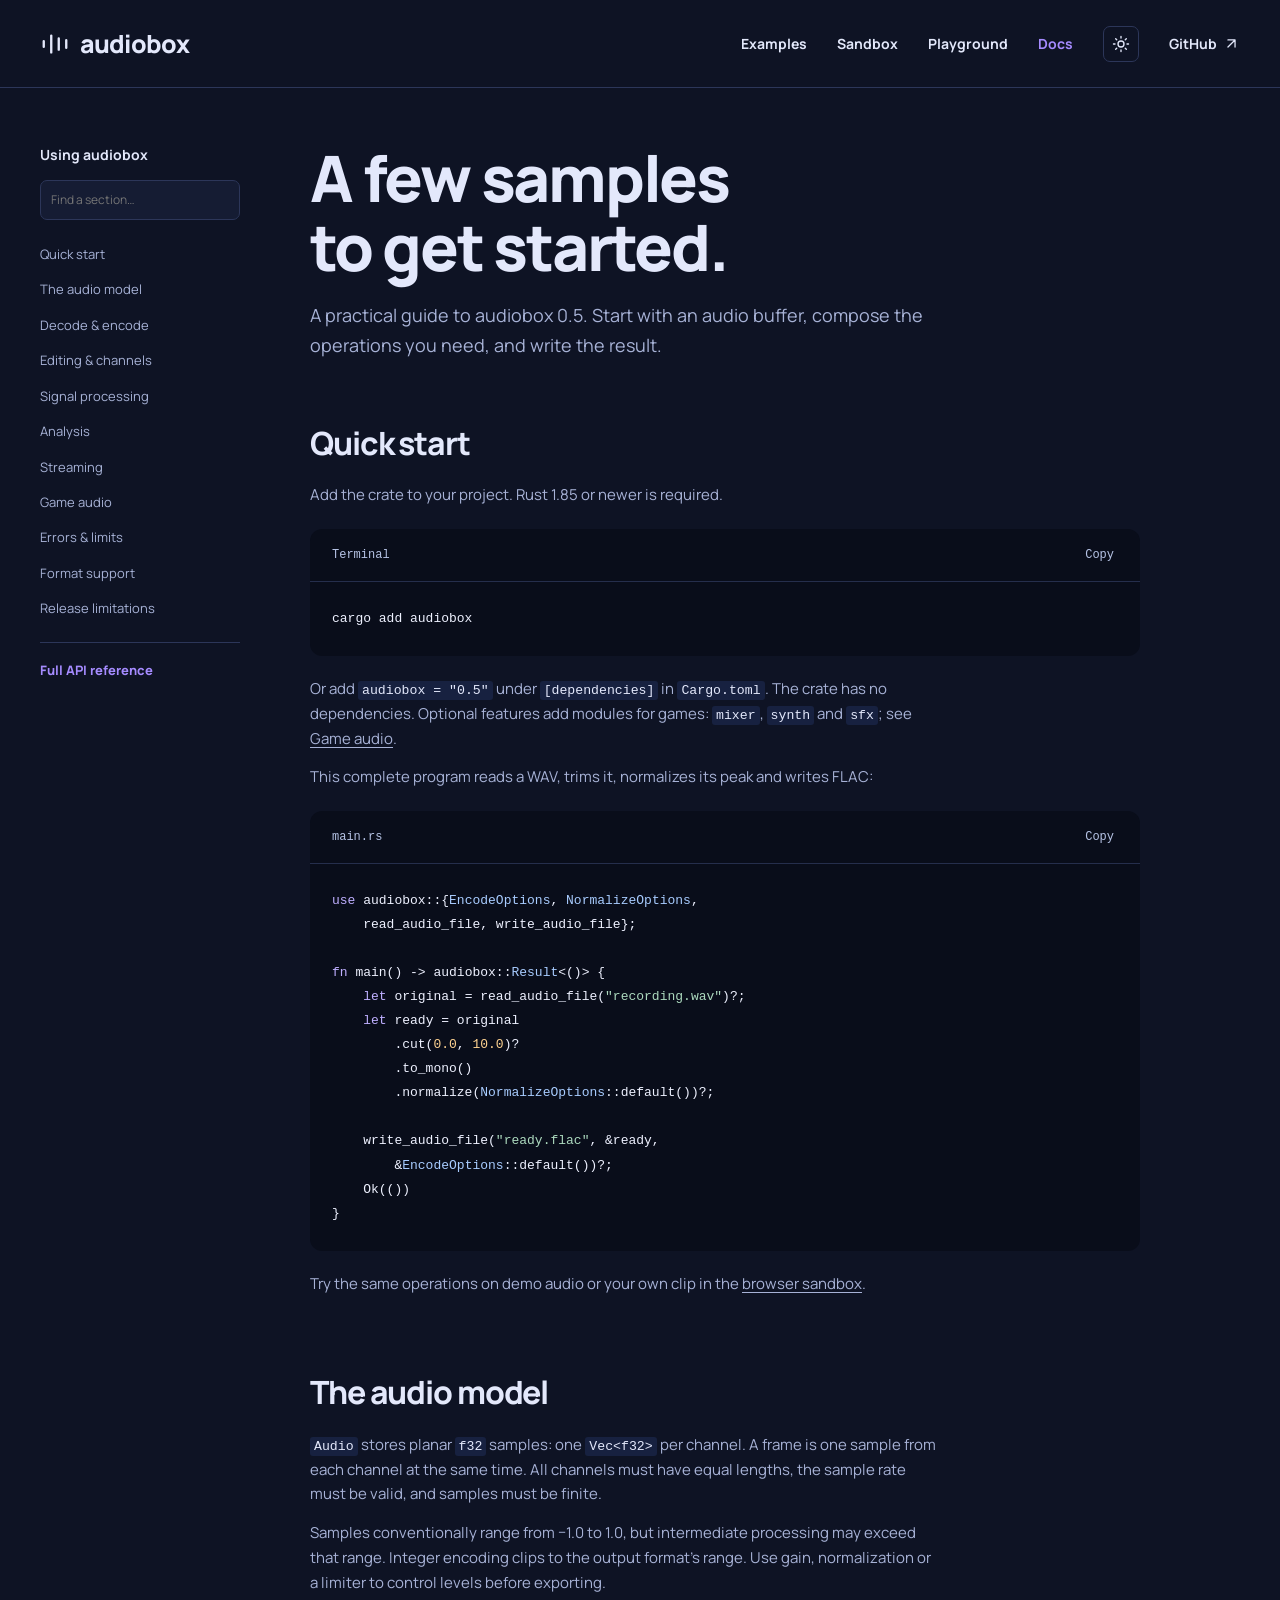
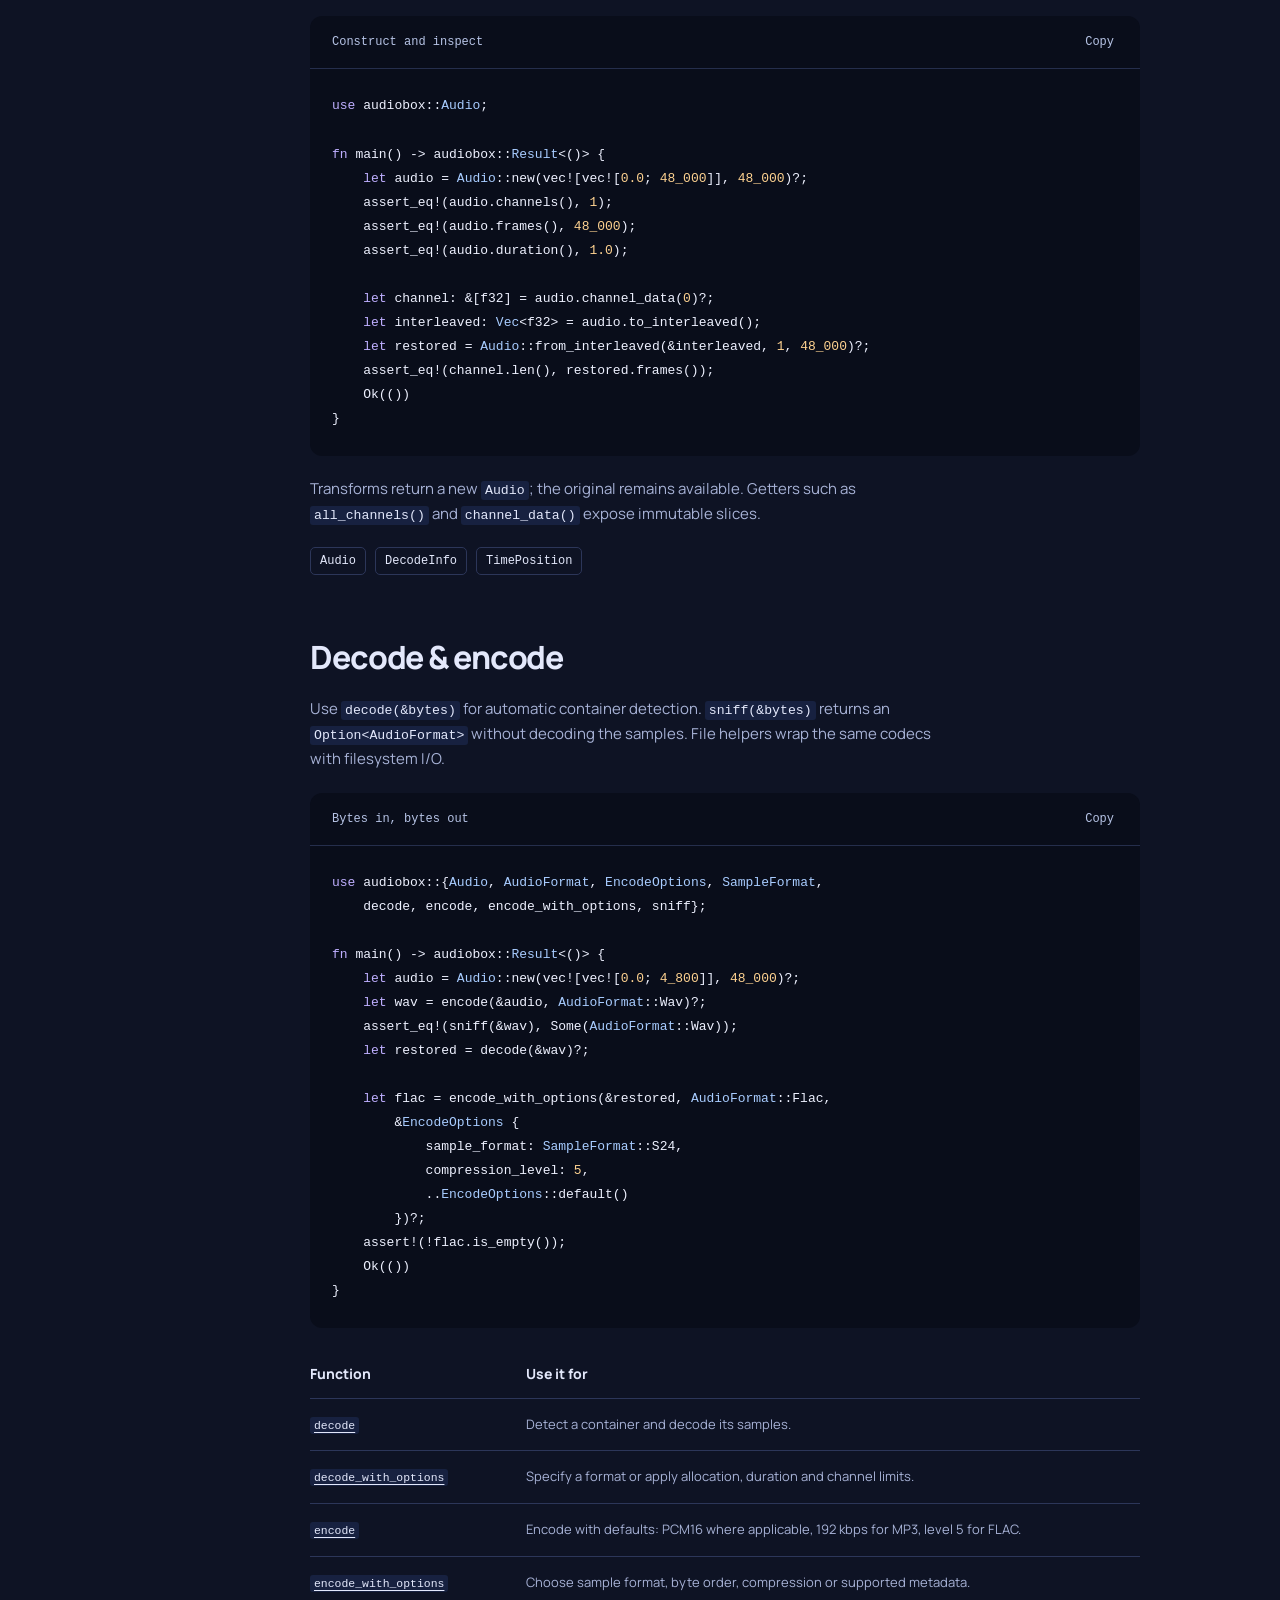
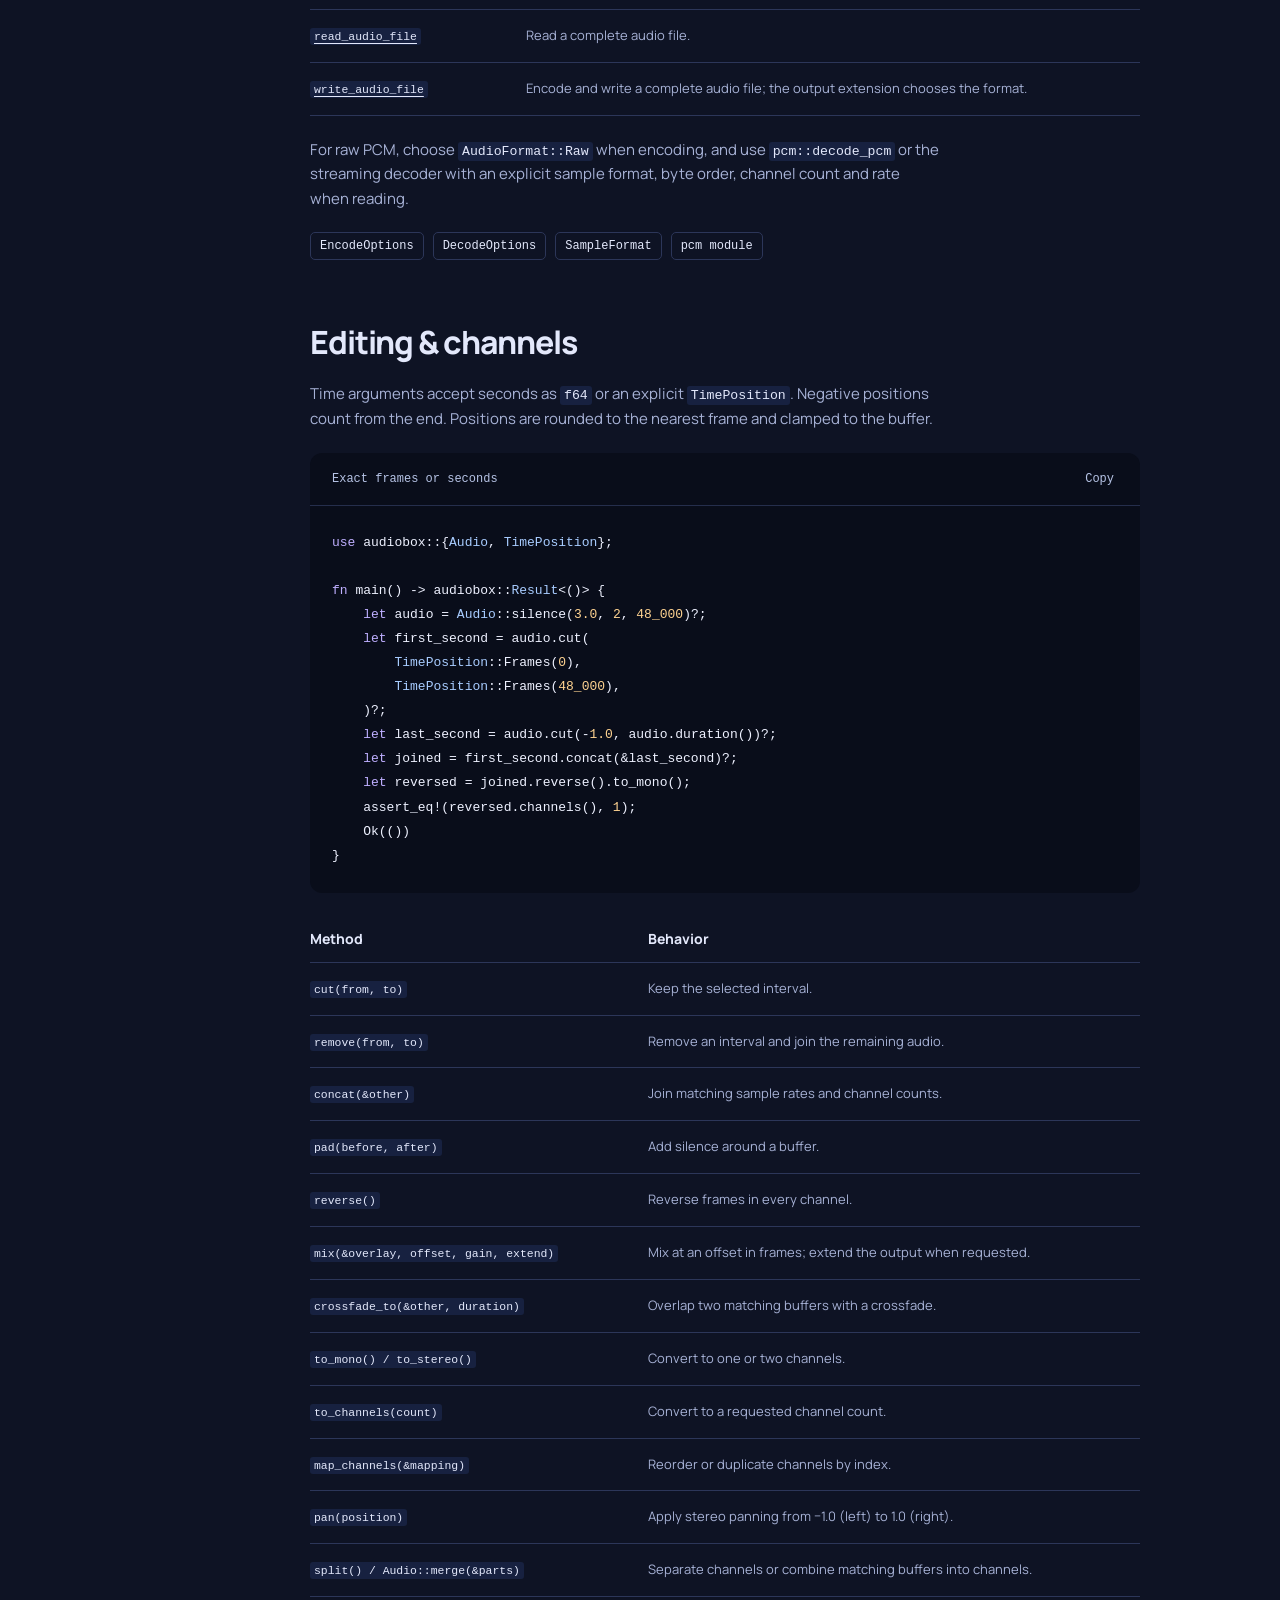
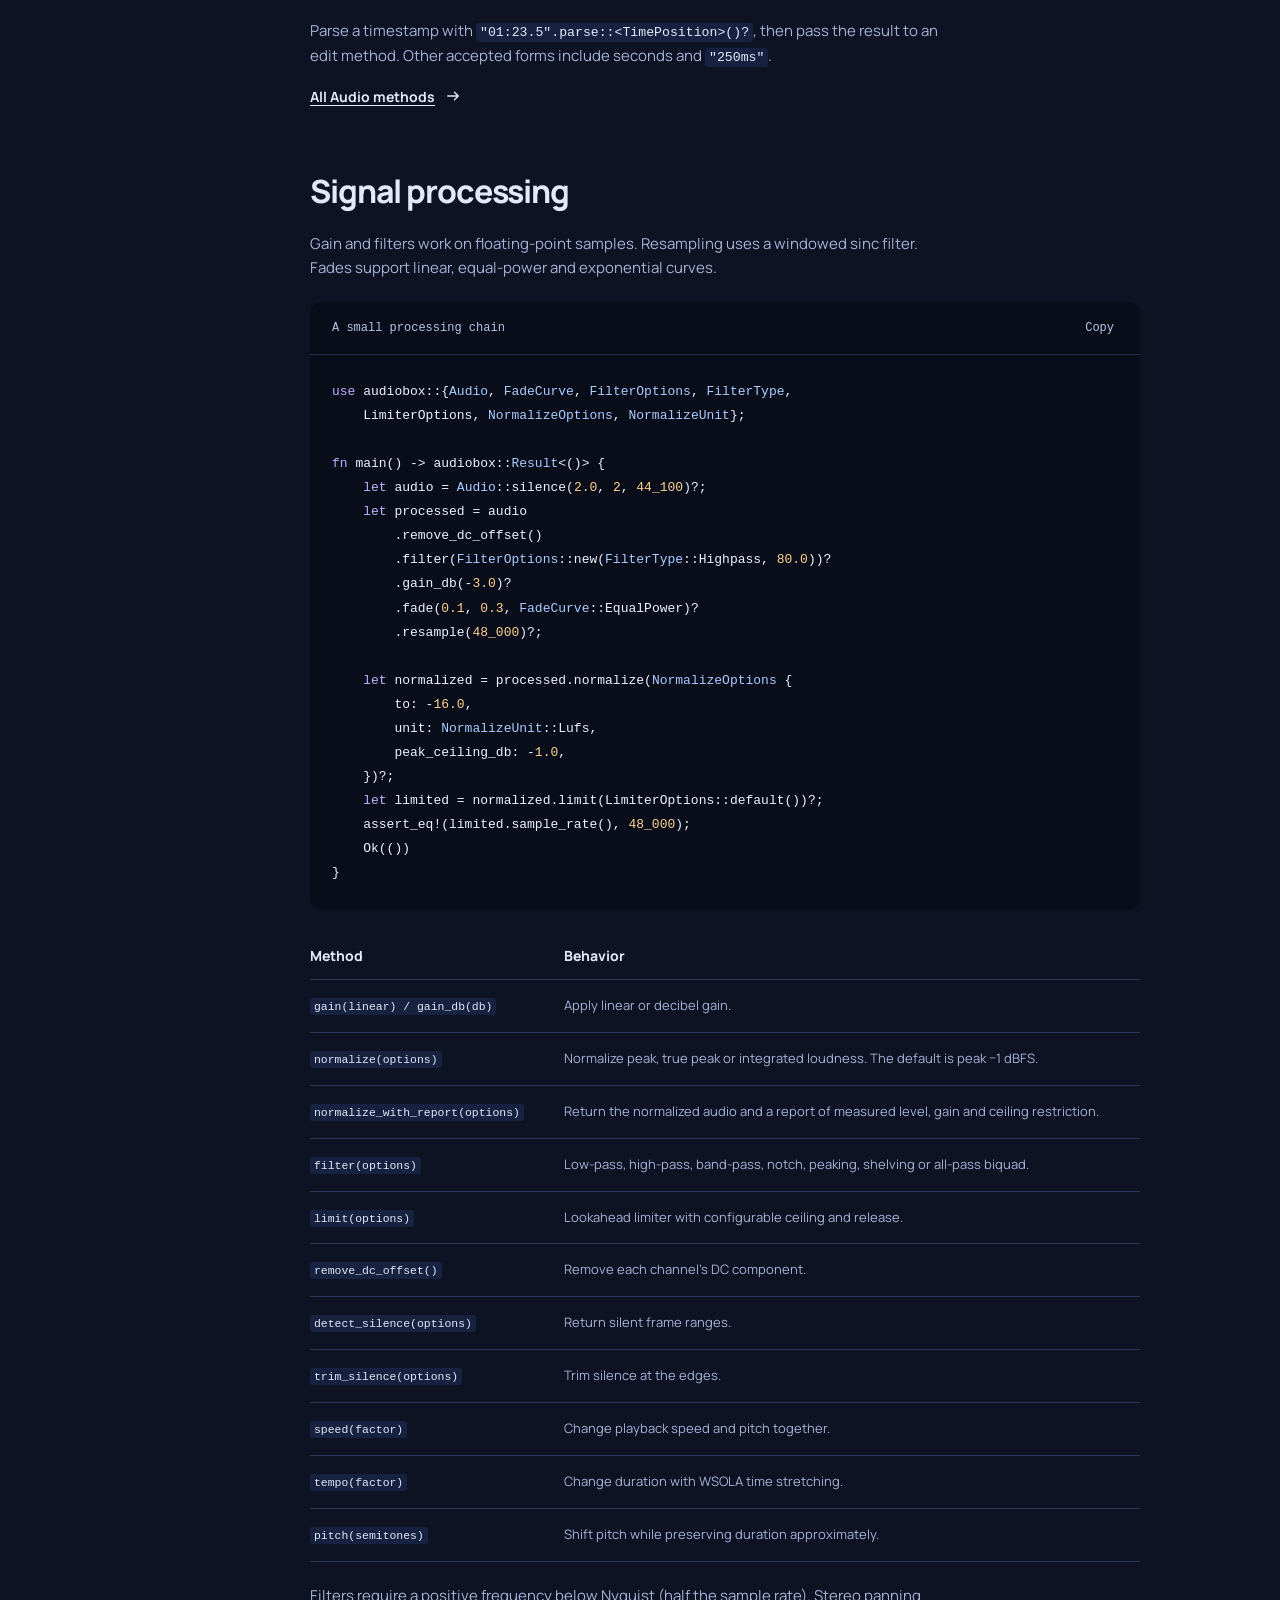
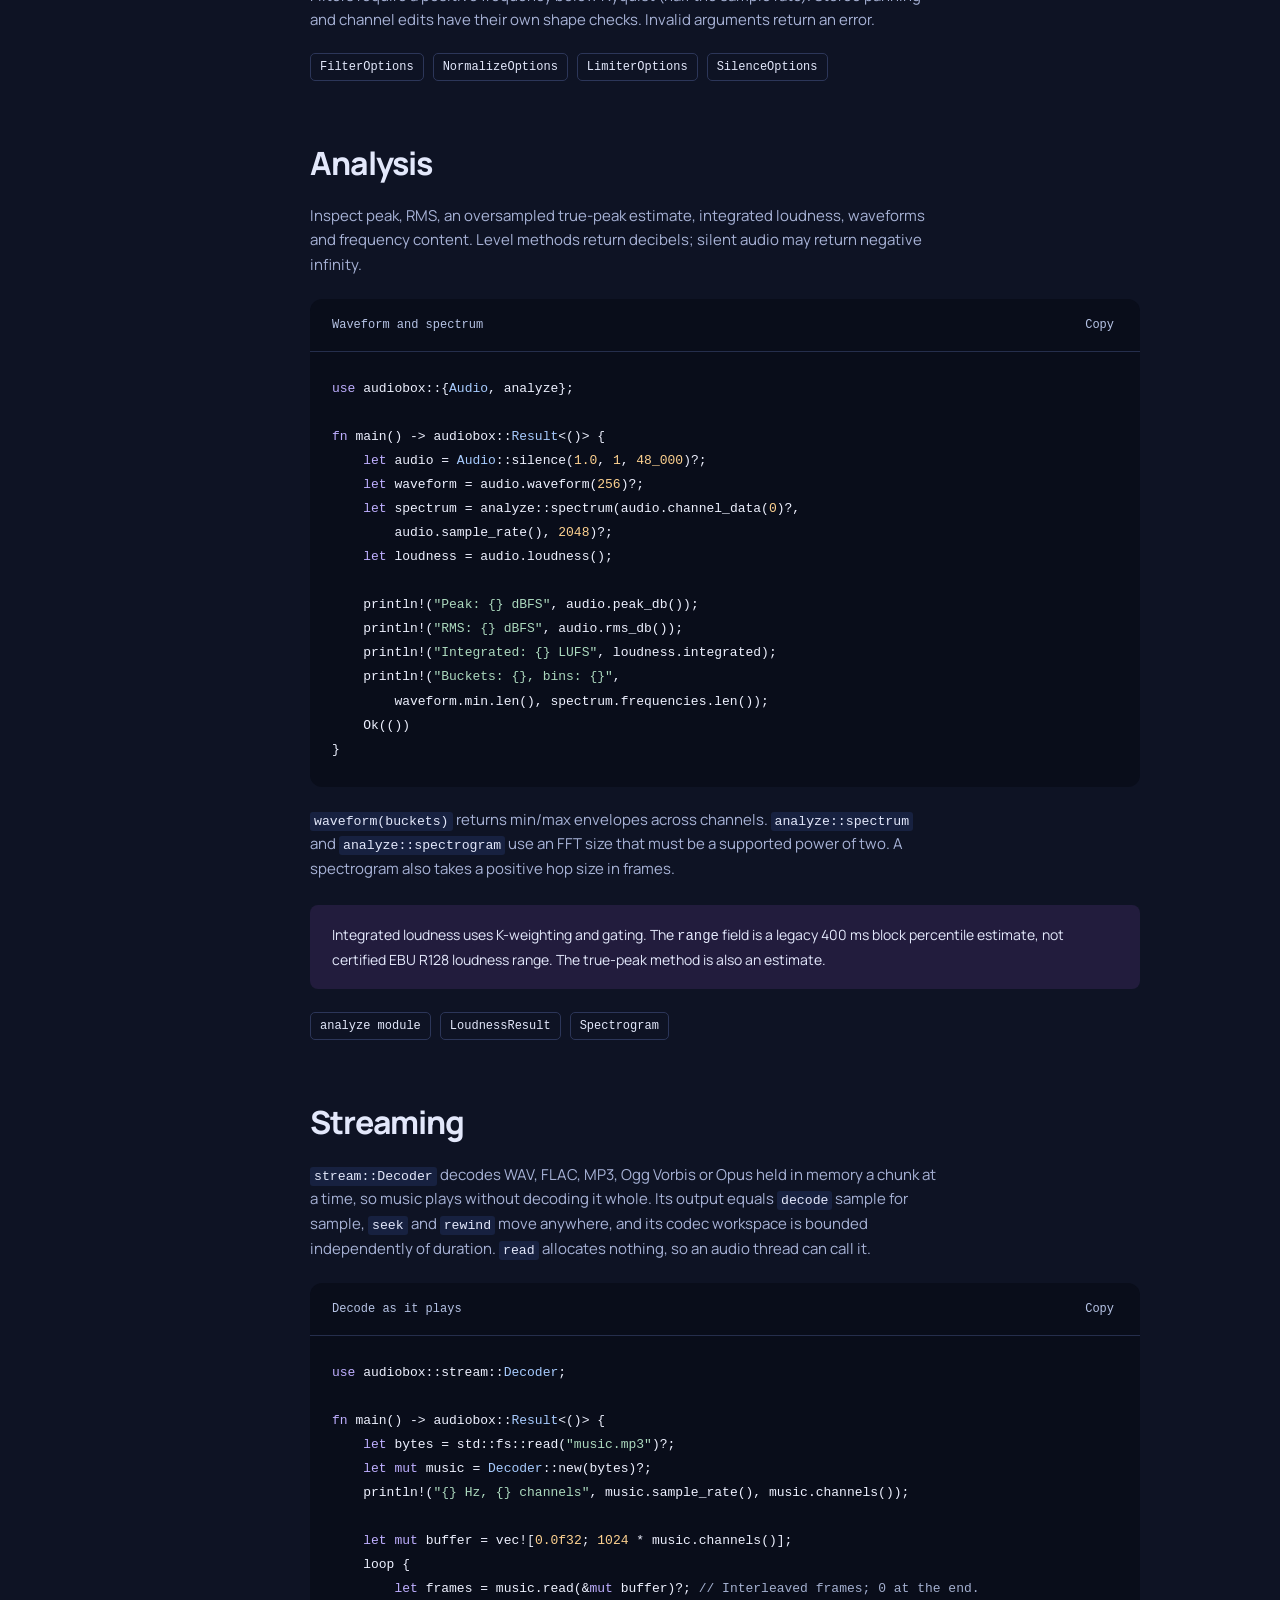
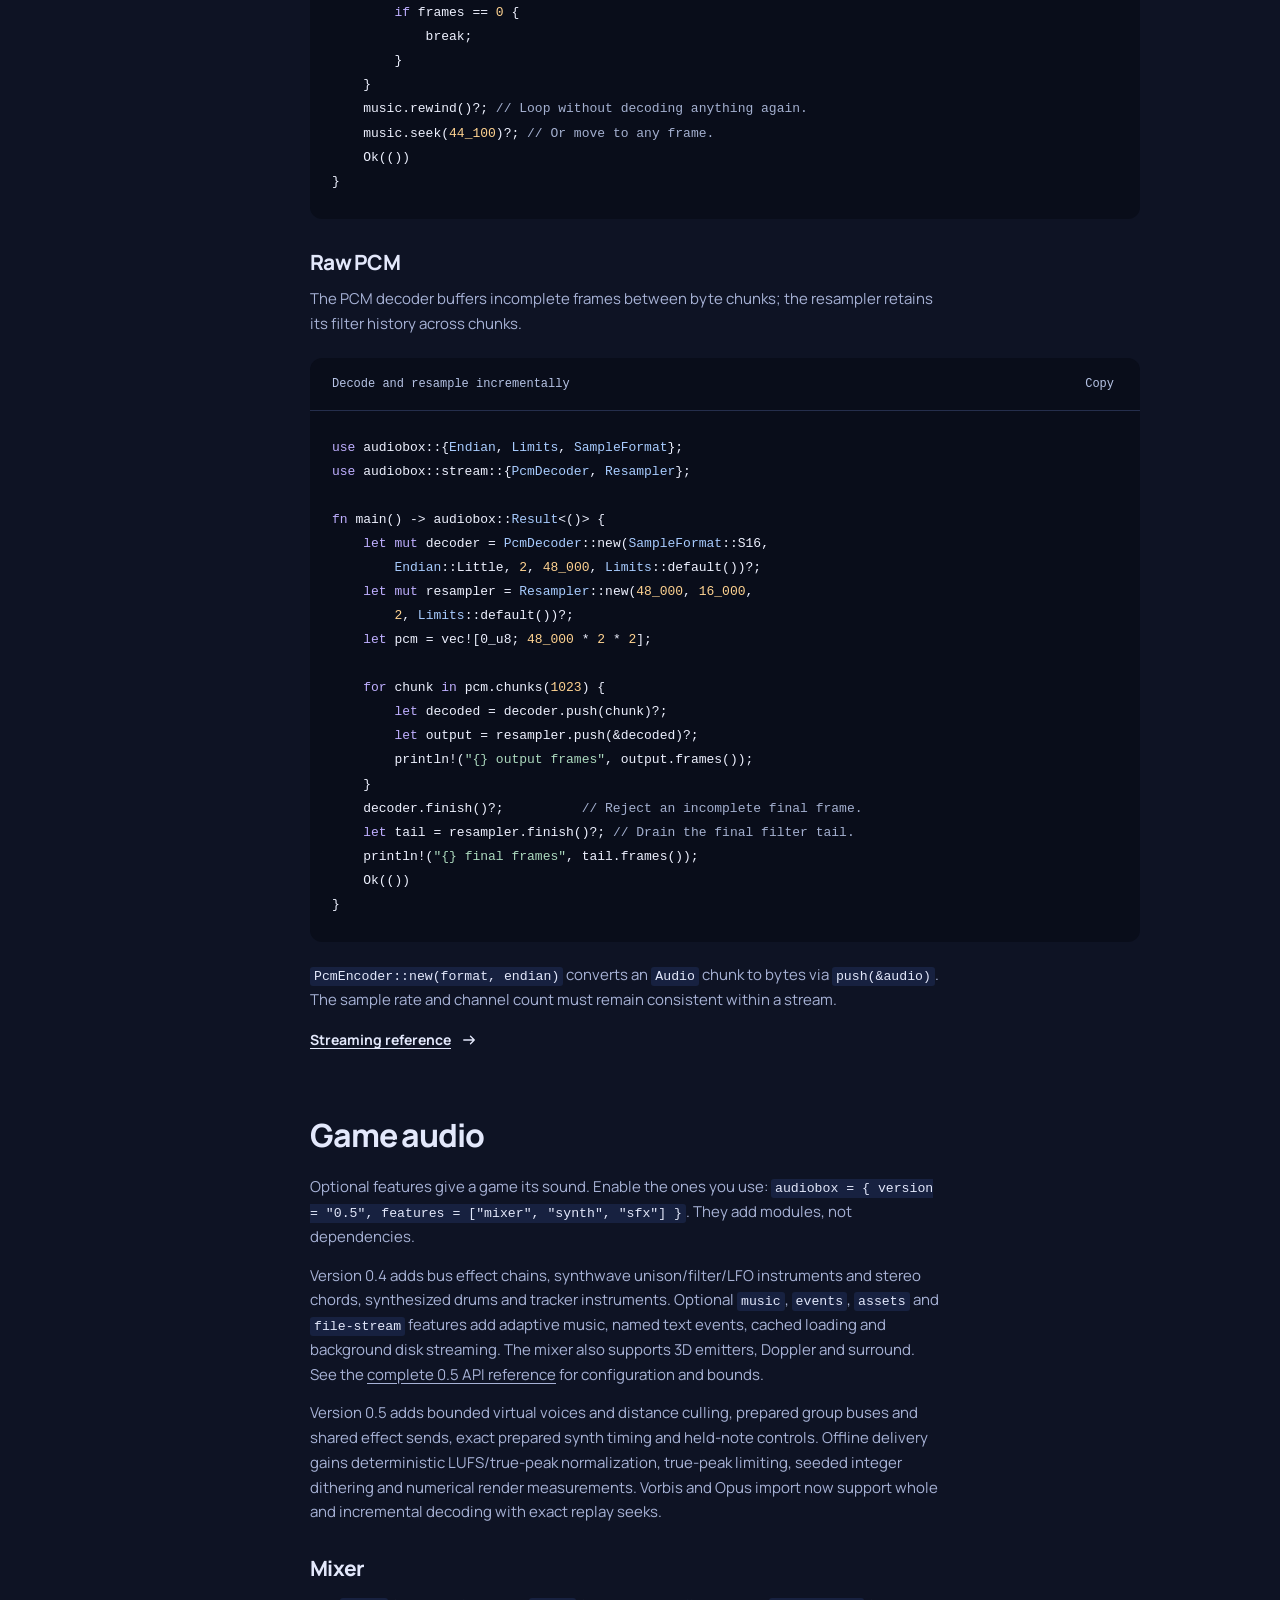
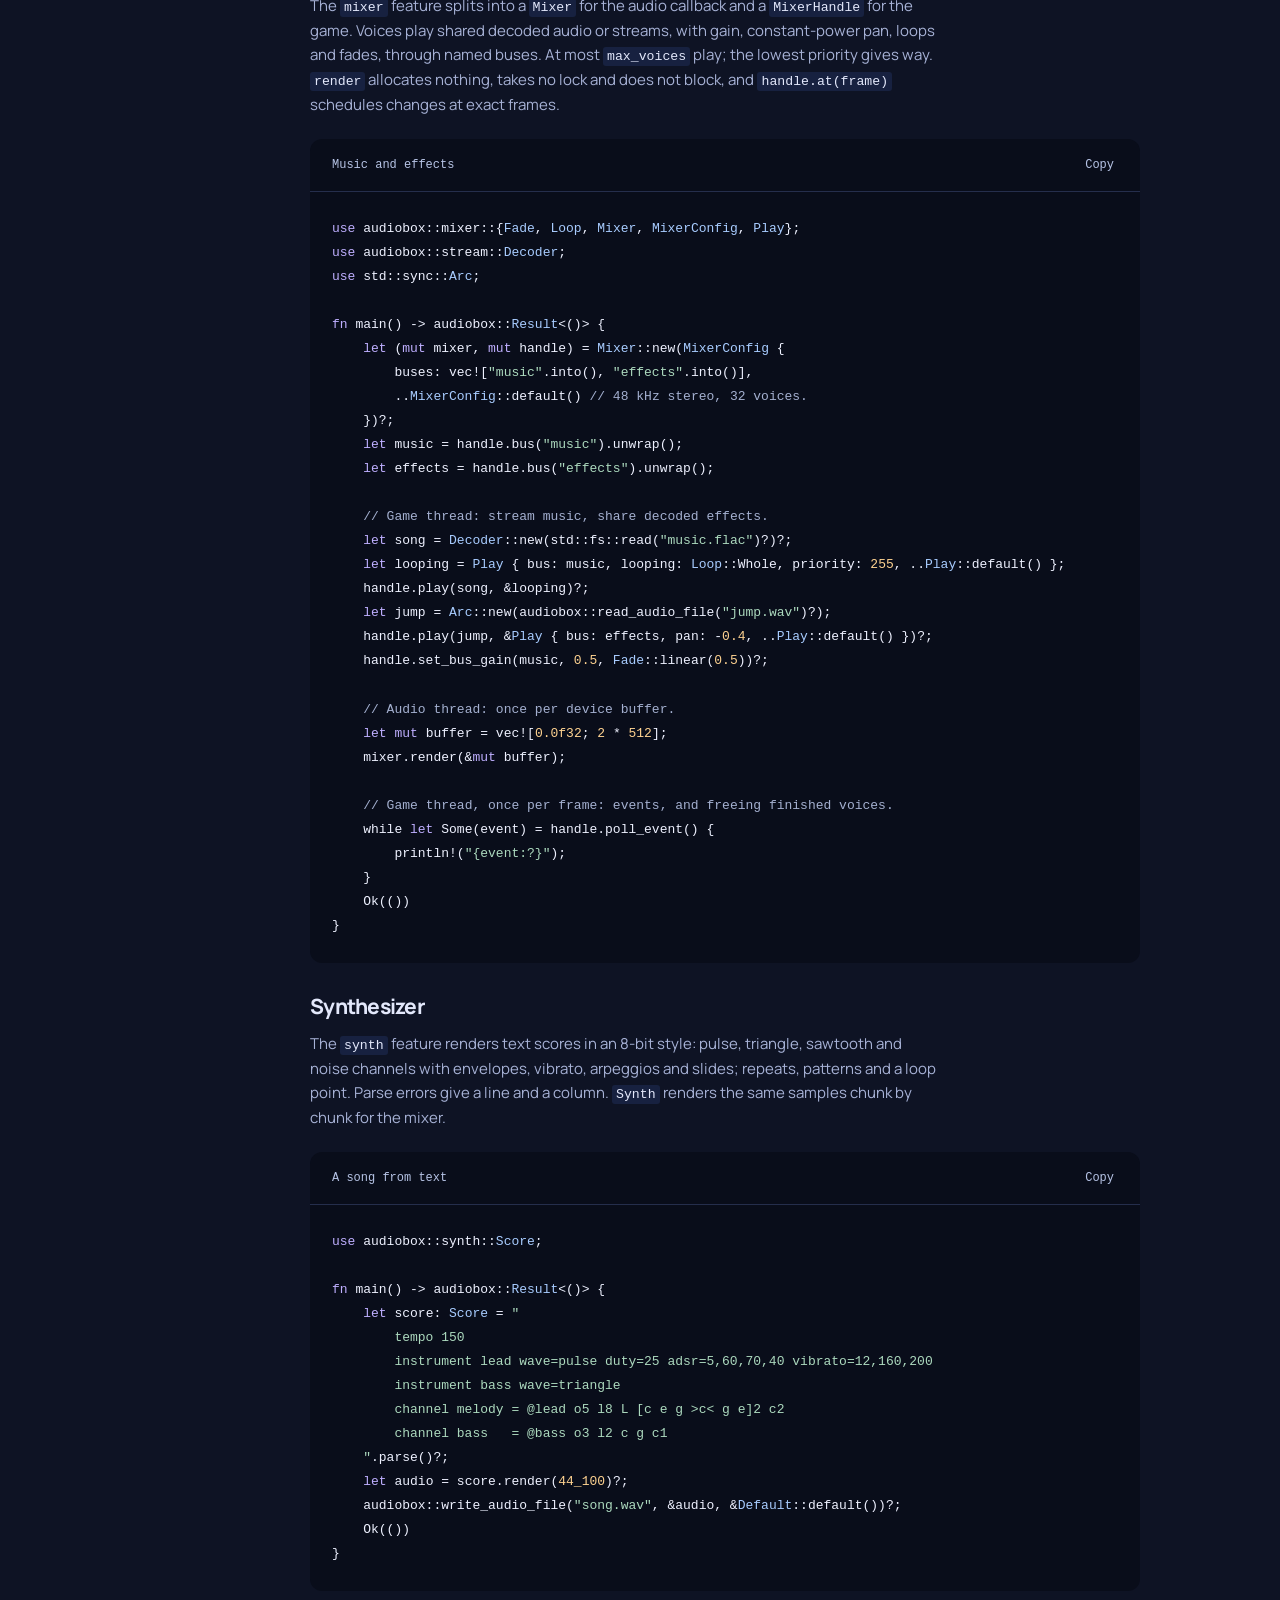
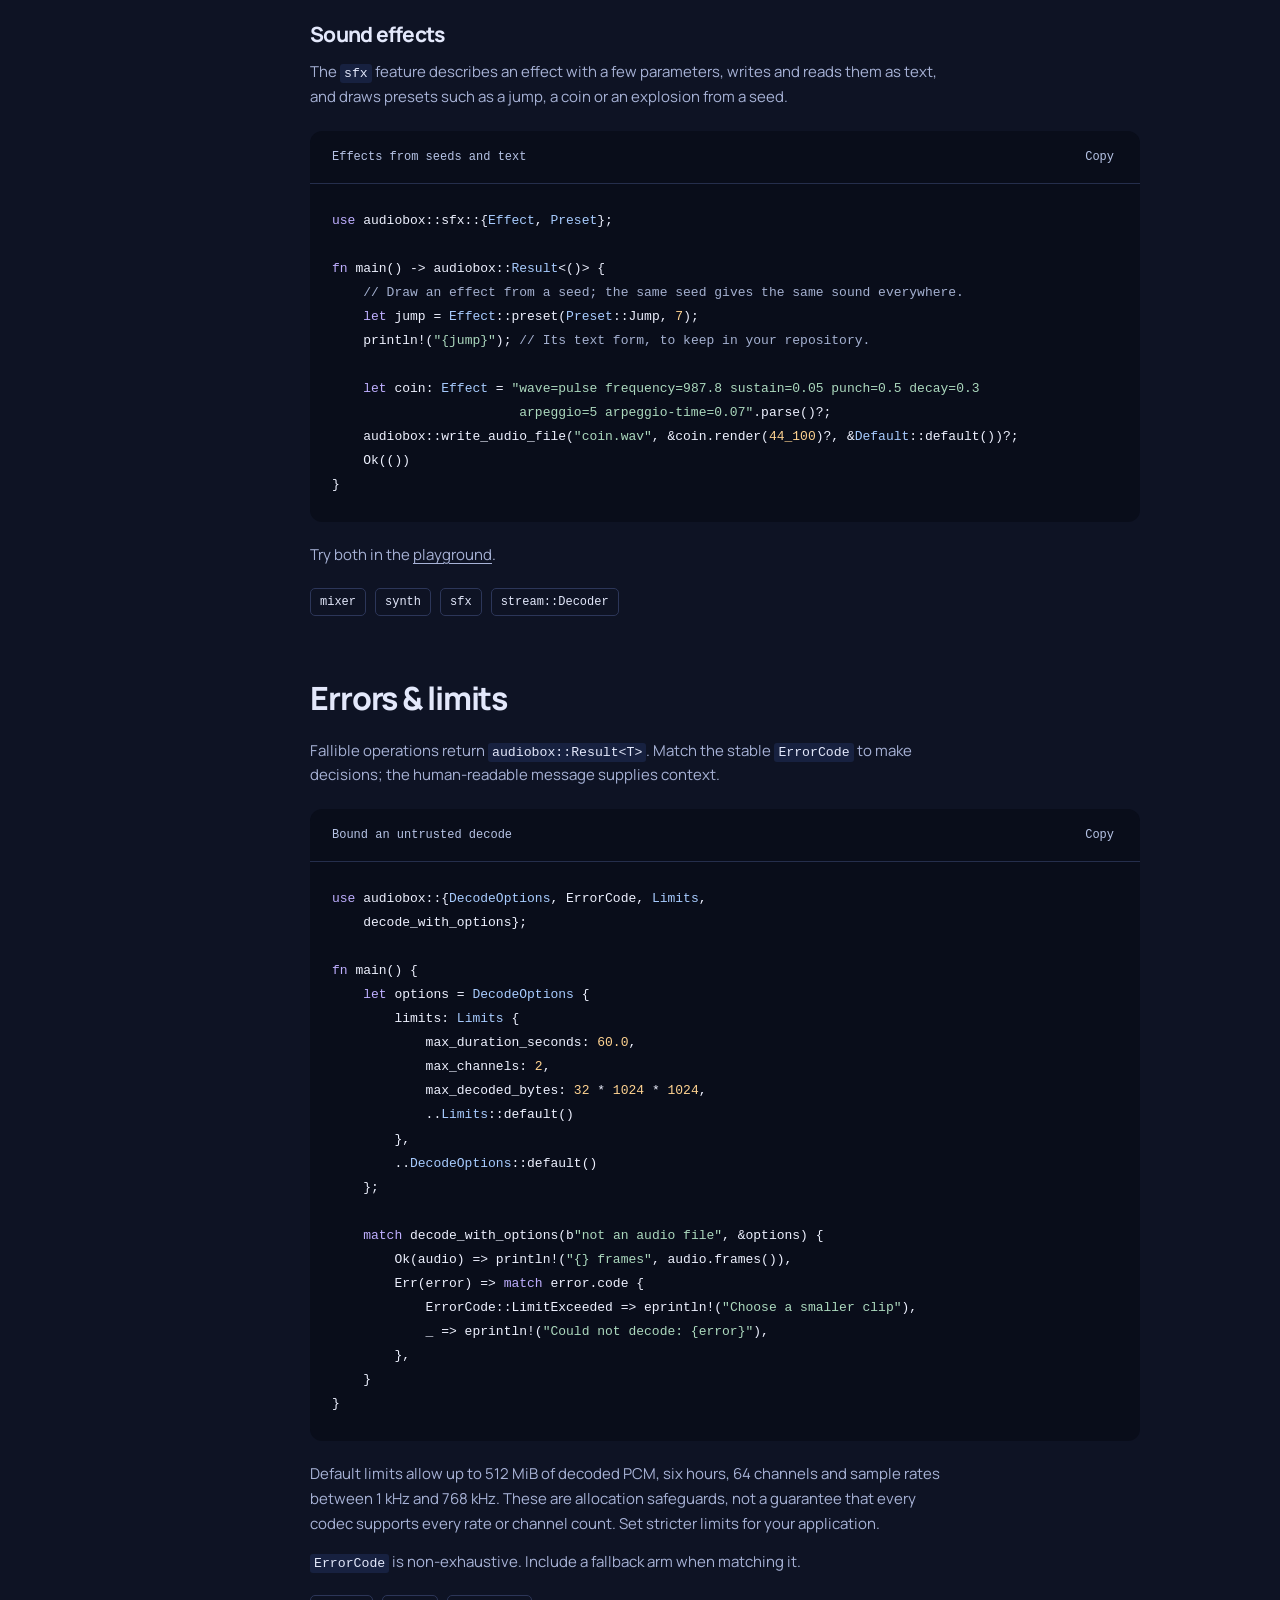
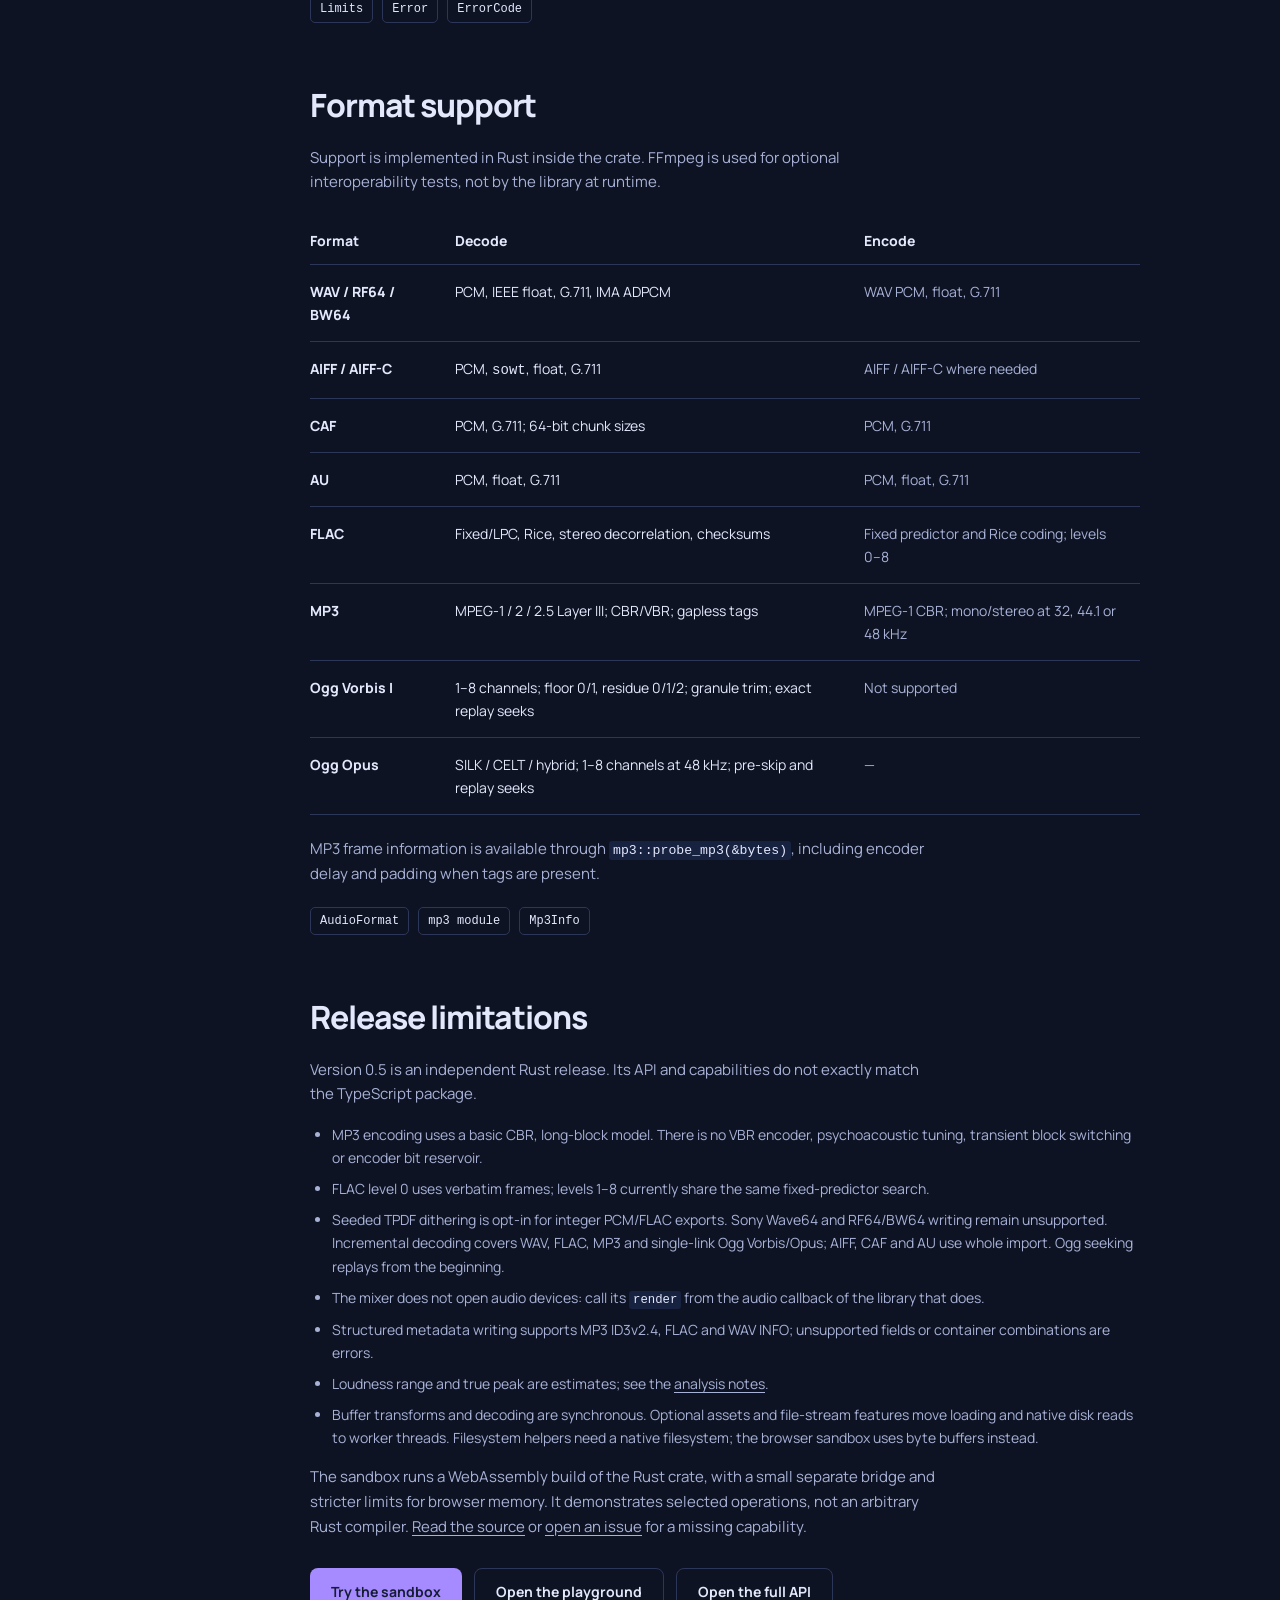
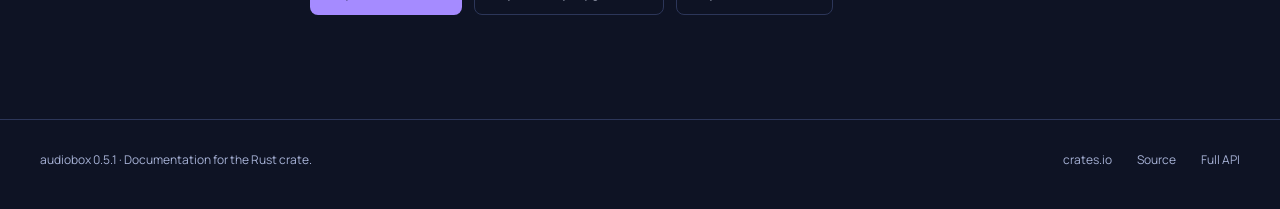
==== commit 9effd5a1: "Ship a slim audiobox 0.5.1 crate without integration fixtures" ====
--- a/site/docs/index.html
+++ b/site/docs/index.html
@@ -214,5 +214,5 @@
 }</code></pre></div><p>Default limits allow up to 512 MiB of decoded PCM, six hours, 64 channels and sample rates between 1 kHz and 768 kHz. These are allocation safeguards, not a guarantee that every codec supports every rate or channel count. Set stricter limits for your application.</p><p><code>ErrorCode</code> is non-exhaustive. Include a fallback arm when matching it.</p><div class="method-links"><a href="../api/audiobox/struct.Limits.html">Limits</a><a href="../api/audiobox/struct.Error.html">Error</a><a href="../api/audiobox/enum.ErrorCode.html">ErrorCode</a></div></section>
 <section class="docs-section" id="formats"><h2>Format support</h2><p>Support is implemented in Rust inside the crate. FFmpeg is used for optional interoperability tests, not by the library at runtime.</p><div class="table-scroll" tabindex="0" role="region" aria-label="Scrollable format support table"><table><thead><tr><th>Format</th><th>Decode</th><th>Encode</th></tr></thead><tbody><tr><td>WAV / RF64 / BW64</td><td>PCM, IEEE float, G.711, IMA ADPCM</td><td>WAV PCM, float, G.711</td></tr><tr><td>AIFF / AIFF-C</td><td>PCM, <code>sowt</code>, float, G.711</td><td>AIFF / AIFF-C where needed</td></tr><tr><td>CAF</td><td>PCM, G.711; 64-bit chunk sizes</td><td>PCM, G.711</td></tr><tr><td>AU</td><td>PCM, float, G.711</td><td>PCM, float, G.711</td></tr><tr><td>FLAC</td><td>Fixed/LPC, Rice, stereo decorrelation, checksums</td><td>Fixed predictor and Rice coding; levels 0–8</td></tr><tr><td>MP3</td><td>MPEG-1 / 2 / 2.5 Layer III; CBR/VBR; gapless tags</td><td>MPEG-1 CBR; mono/stereo at 32, 44.1 or 48 kHz</td></tr><tr><td>Ogg Vorbis I</td><td>1–8 channels; floor 0/1, residue 0/1/2; granule trim; exact replay seeks</td><td>Not supported</td></tr><tr><td>Ogg Opus</td><td>SILK / CELT / hybrid; 1–8 channels at 48 kHz; pre-skip and replay seeks</td><td>—</td></tr></tbody></table></div><p class="table-hint">Scroll horizontally to see all format columns.</p><p>MP3 frame information is available through <code>mp3::probe_mp3(&amp;bytes)</code>, including encoder delay and padding when tags are present.</p><div class="method-links"><a href="../api/audiobox/enum.AudioFormat.html">AudioFormat</a><a href="../api/audiobox/mp3/index.html">mp3 module</a><a href="../api/audiobox/mp3/struct.Mp3Info.html">Mp3Info</a></div></section>
 <section class="docs-section" id="limitations"><h2>Release limitations</h2><p>Version 0.5 is an independent Rust release. Its API and capabilities do not exactly match the TypeScript package.</p><ul><li>MP3 encoding uses a basic CBR, long-block model. There is no VBR encoder, psychoacoustic tuning, transient block switching or encoder bit reservoir.</li><li>FLAC level 0 uses verbatim frames; levels 1–8 currently share the same fixed-predictor search.</li><li>Seeded TPDF dithering is opt-in for integer PCM/FLAC exports. Sony Wave64 and RF64/BW64 writing remain unsupported. Incremental decoding covers WAV, FLAC, MP3 and single-link Ogg Vorbis/Opus; AIFF, CAF and AU use whole import. Ogg seeking replays from the beginning.</li><li>The mixer does not open audio devices: call its <code>render</code> from the audio callback of the library that does.</li><li>Structured metadata writing supports MP3 ID3v2.4, FLAC and WAV INFO; unsupported fields or container combinations are errors.</li><li>Loudness range and true peak are estimates; see the <a href="#analysis">analysis notes</a>.</li><li>Buffer transforms and decoding are synchronous. Optional assets and file-stream features move loading and native disk reads to worker threads. Filesystem helpers need a native filesystem; the browser sandbox uses byte buffers instead.</li></ul><p>The sandbox runs a WebAssembly build of the Rust crate, with a small separate bridge and stricter limits for browser memory. It demonstrates selected operations, not an arbitrary Rust compiler. <a href="https://github.com/jmsansan/audiobox-rs">Read the source</a> or <a href="https://github.com/jmsansan/audiobox-rs/issues">open an issue</a> for a missing capability.</p><div class="closing-actions" style="margin-top:28px"><a class="button accent" href="../sandbox.html">Try the sandbox</a><a class="button secondary" href="../playground.html">Open the playground</a><a class="button secondary" href="../api/audiobox/">Open the full API</a></div></section>
-</main></div><footer class="footer"><div class="wrap footer-row"><span>audiobox 0.5.0 · Documentation for the Rust crate.</span><div class="footer-links"><a href="https://crates.io/crates/audiobox">crates.io</a><a href="https://github.com/jmsansan/audiobox-rs">Source</a><a href="../api/audiobox/">Full API</a></div></div></footer><div class="notice" role="status" aria-live="polite" id="notice"></div>
+</main></div><footer class="footer"><div class="wrap footer-row"><span>audiobox 0.5.1 · Documentation for the Rust crate.</span><div class="footer-links"><a href="https://crates.io/crates/audiobox">crates.io</a><a href="https://github.com/jmsansan/audiobox-rs">Source</a><a href="../api/audiobox/">Full API</a></div></div></footer><div class="notice" role="status" aria-live="polite" id="notice"></div>
 </body></html>
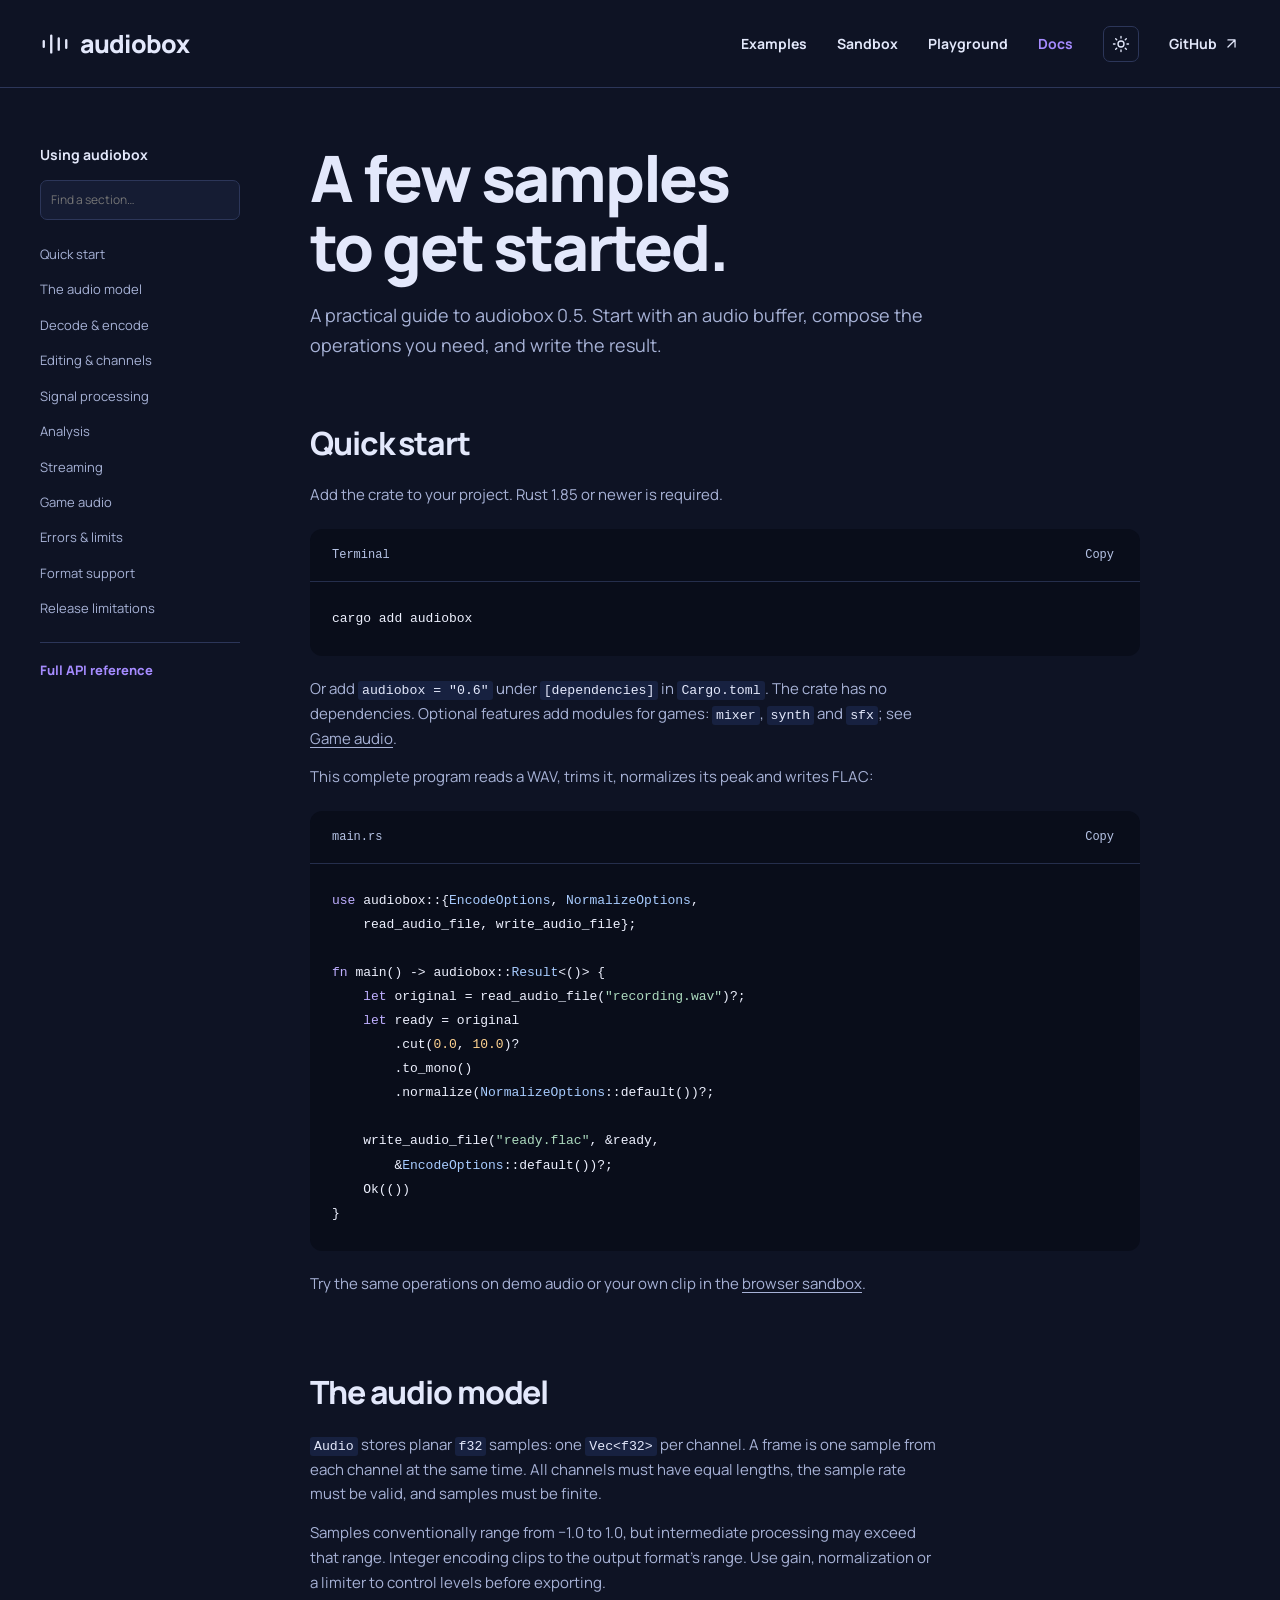
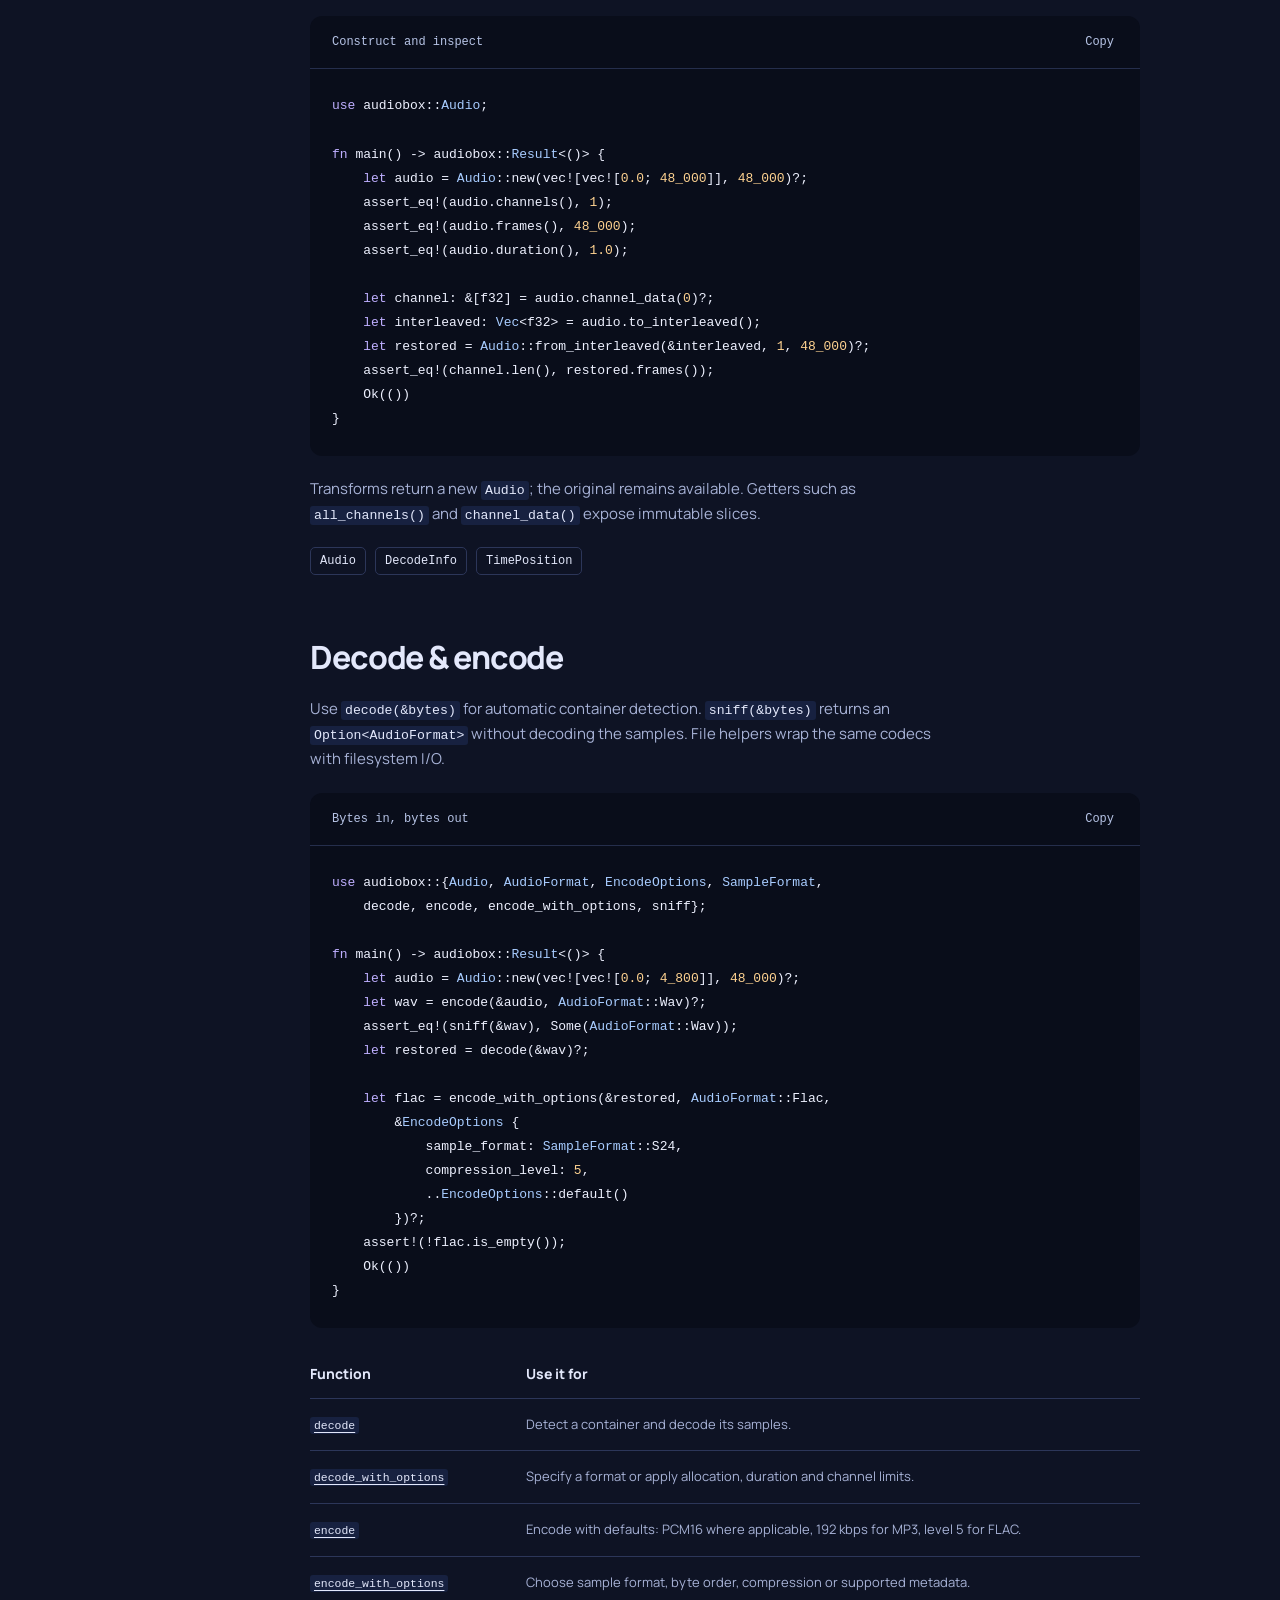
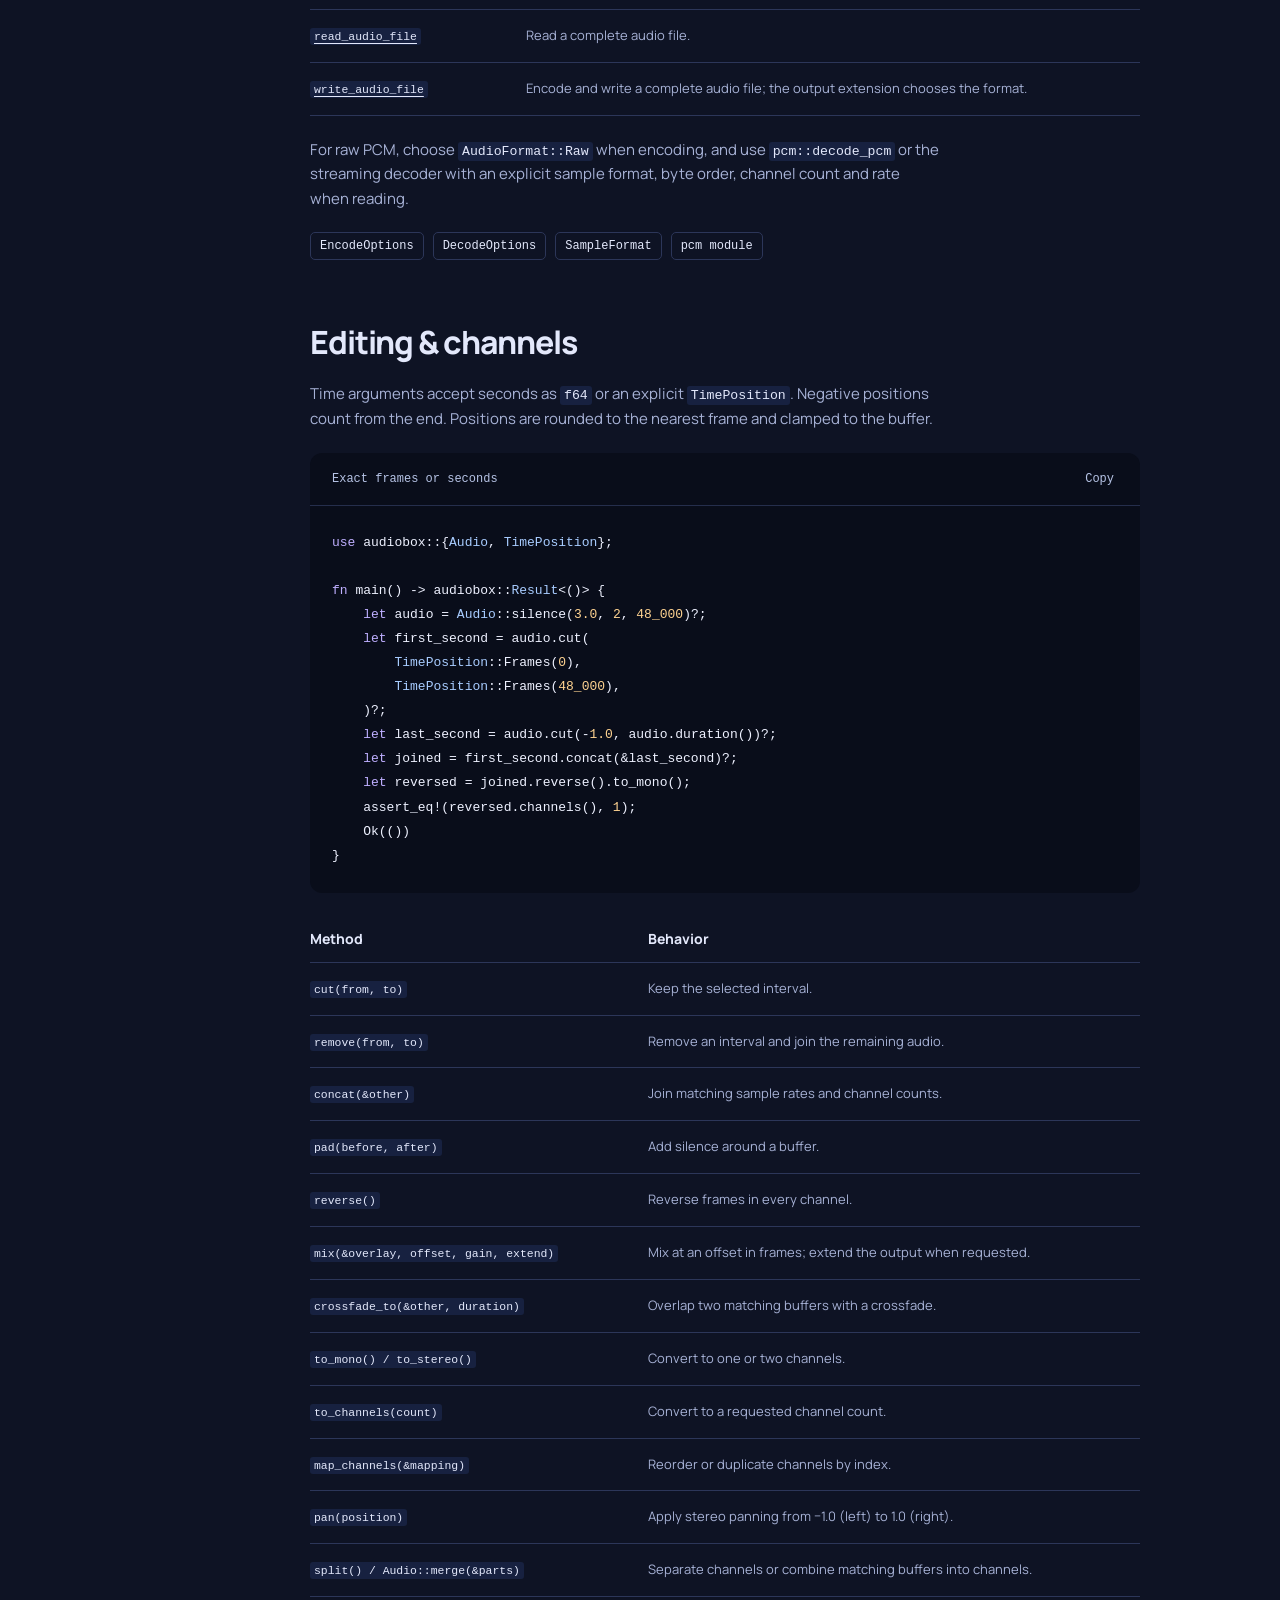
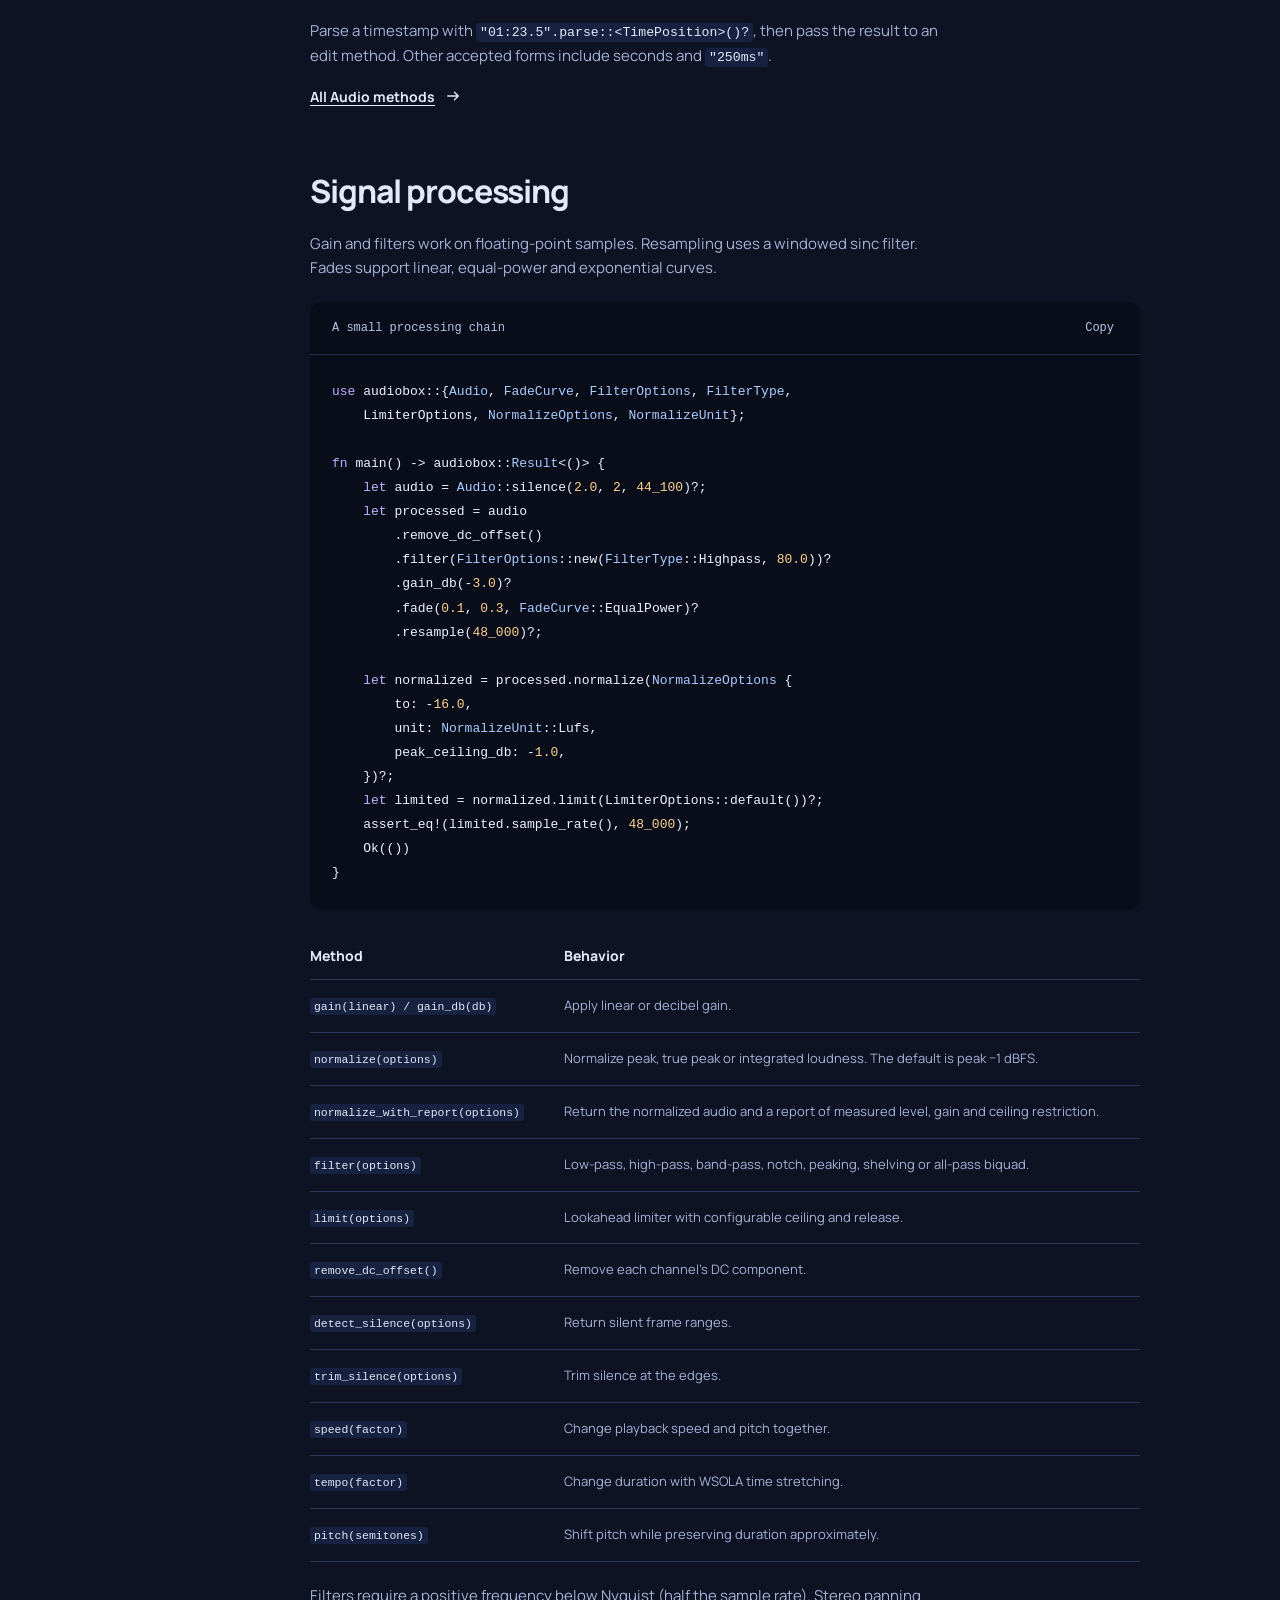
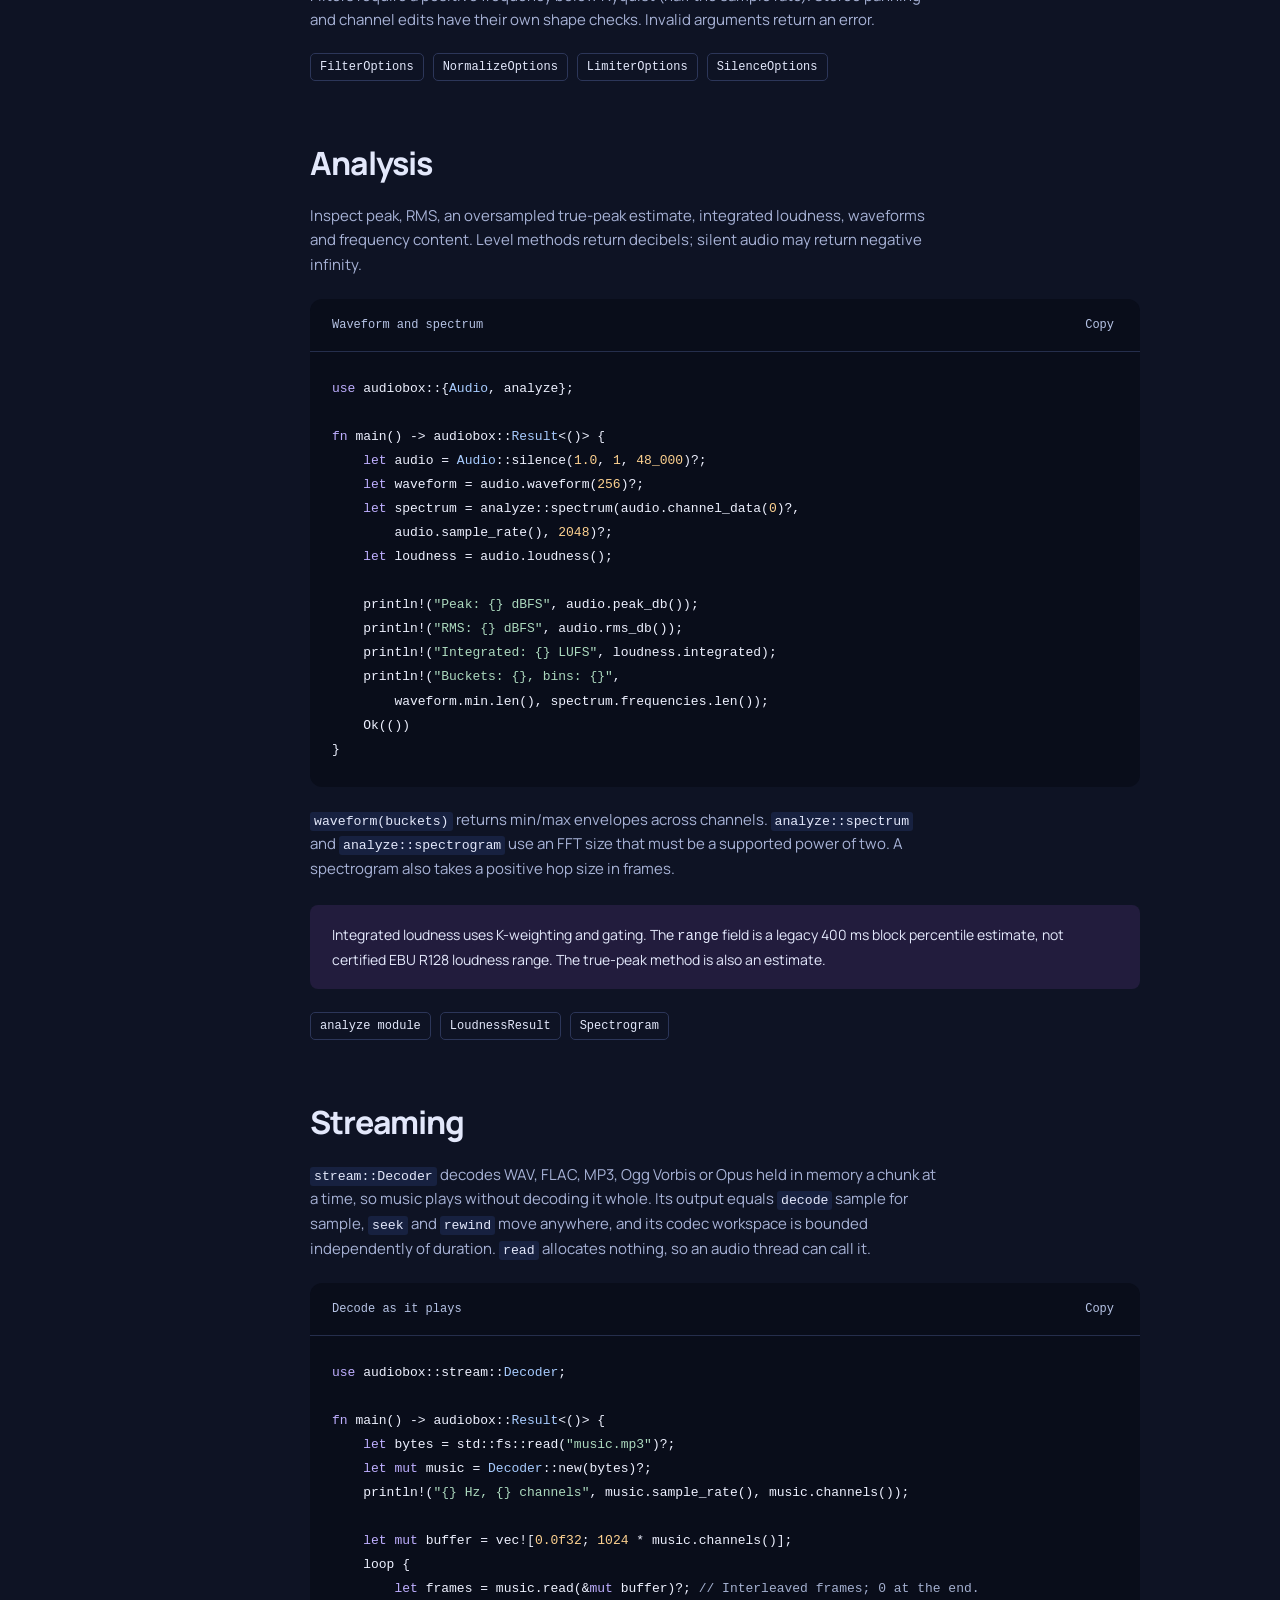
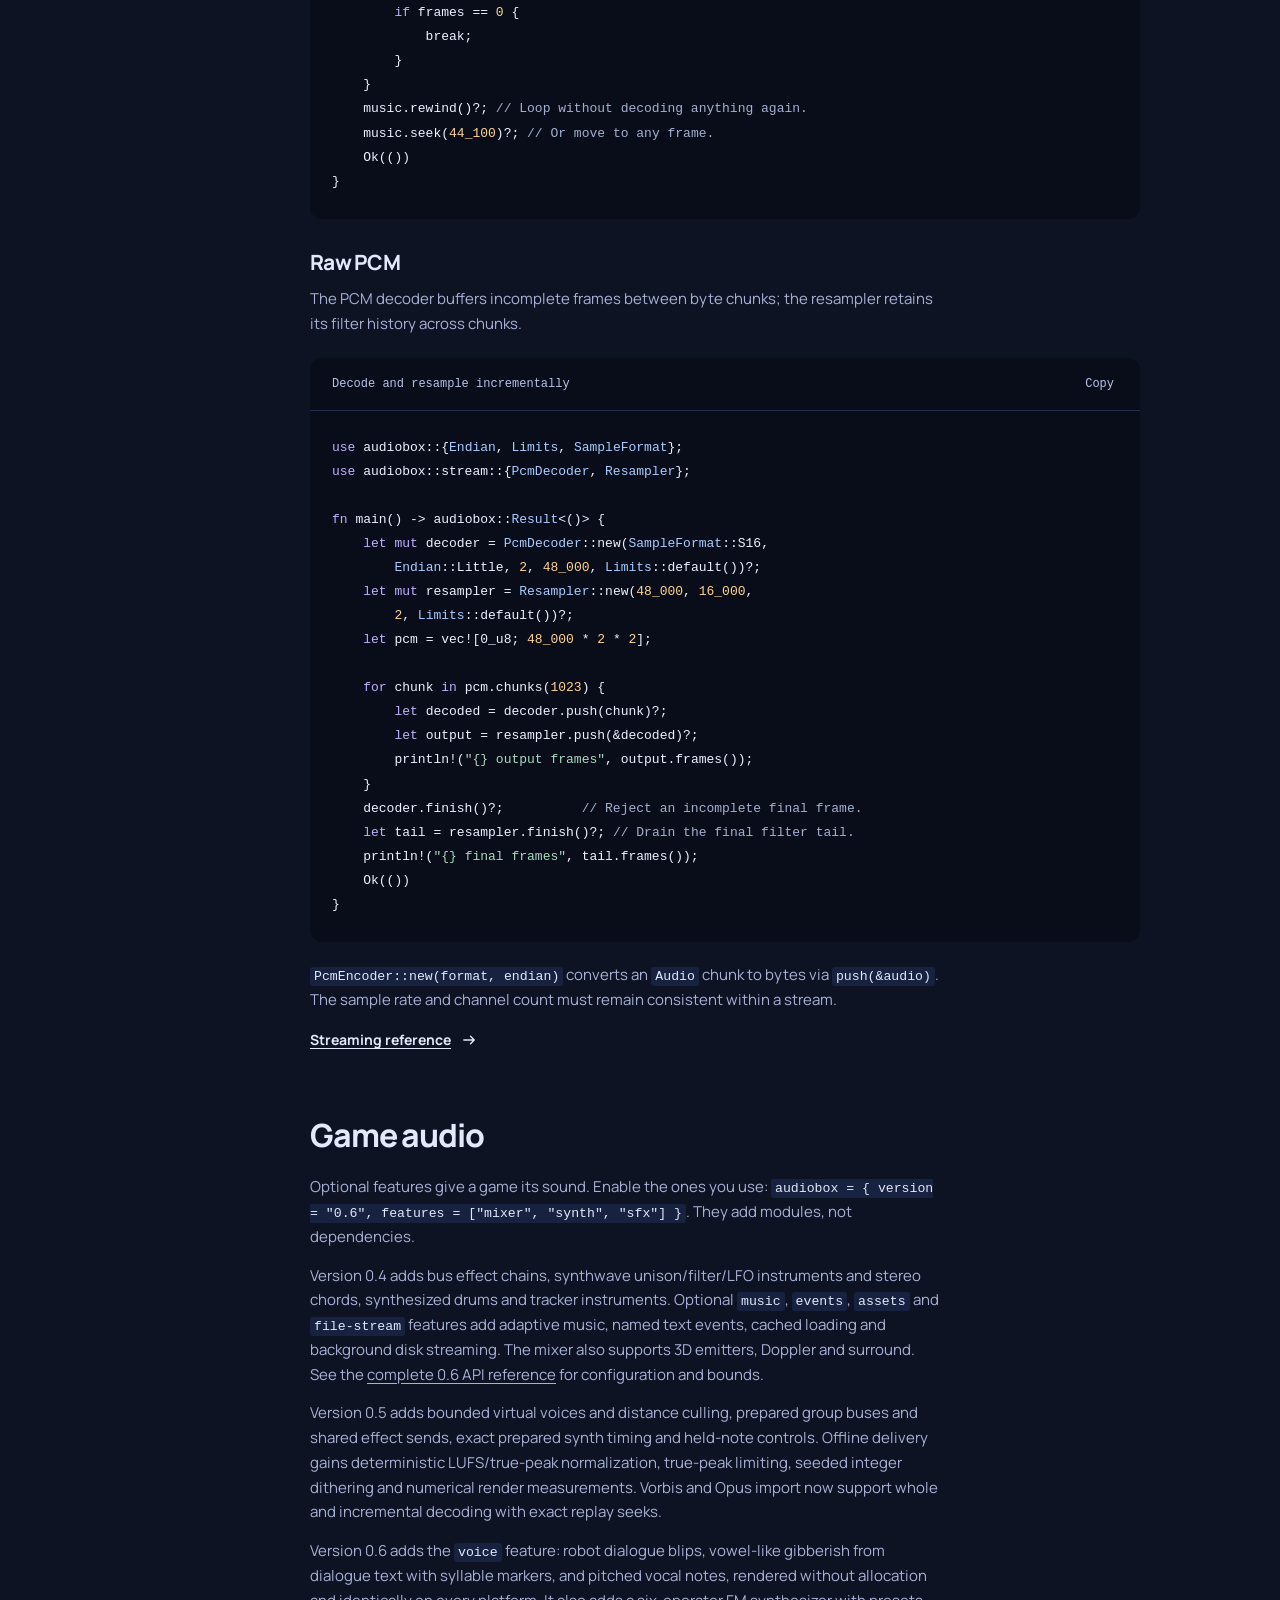
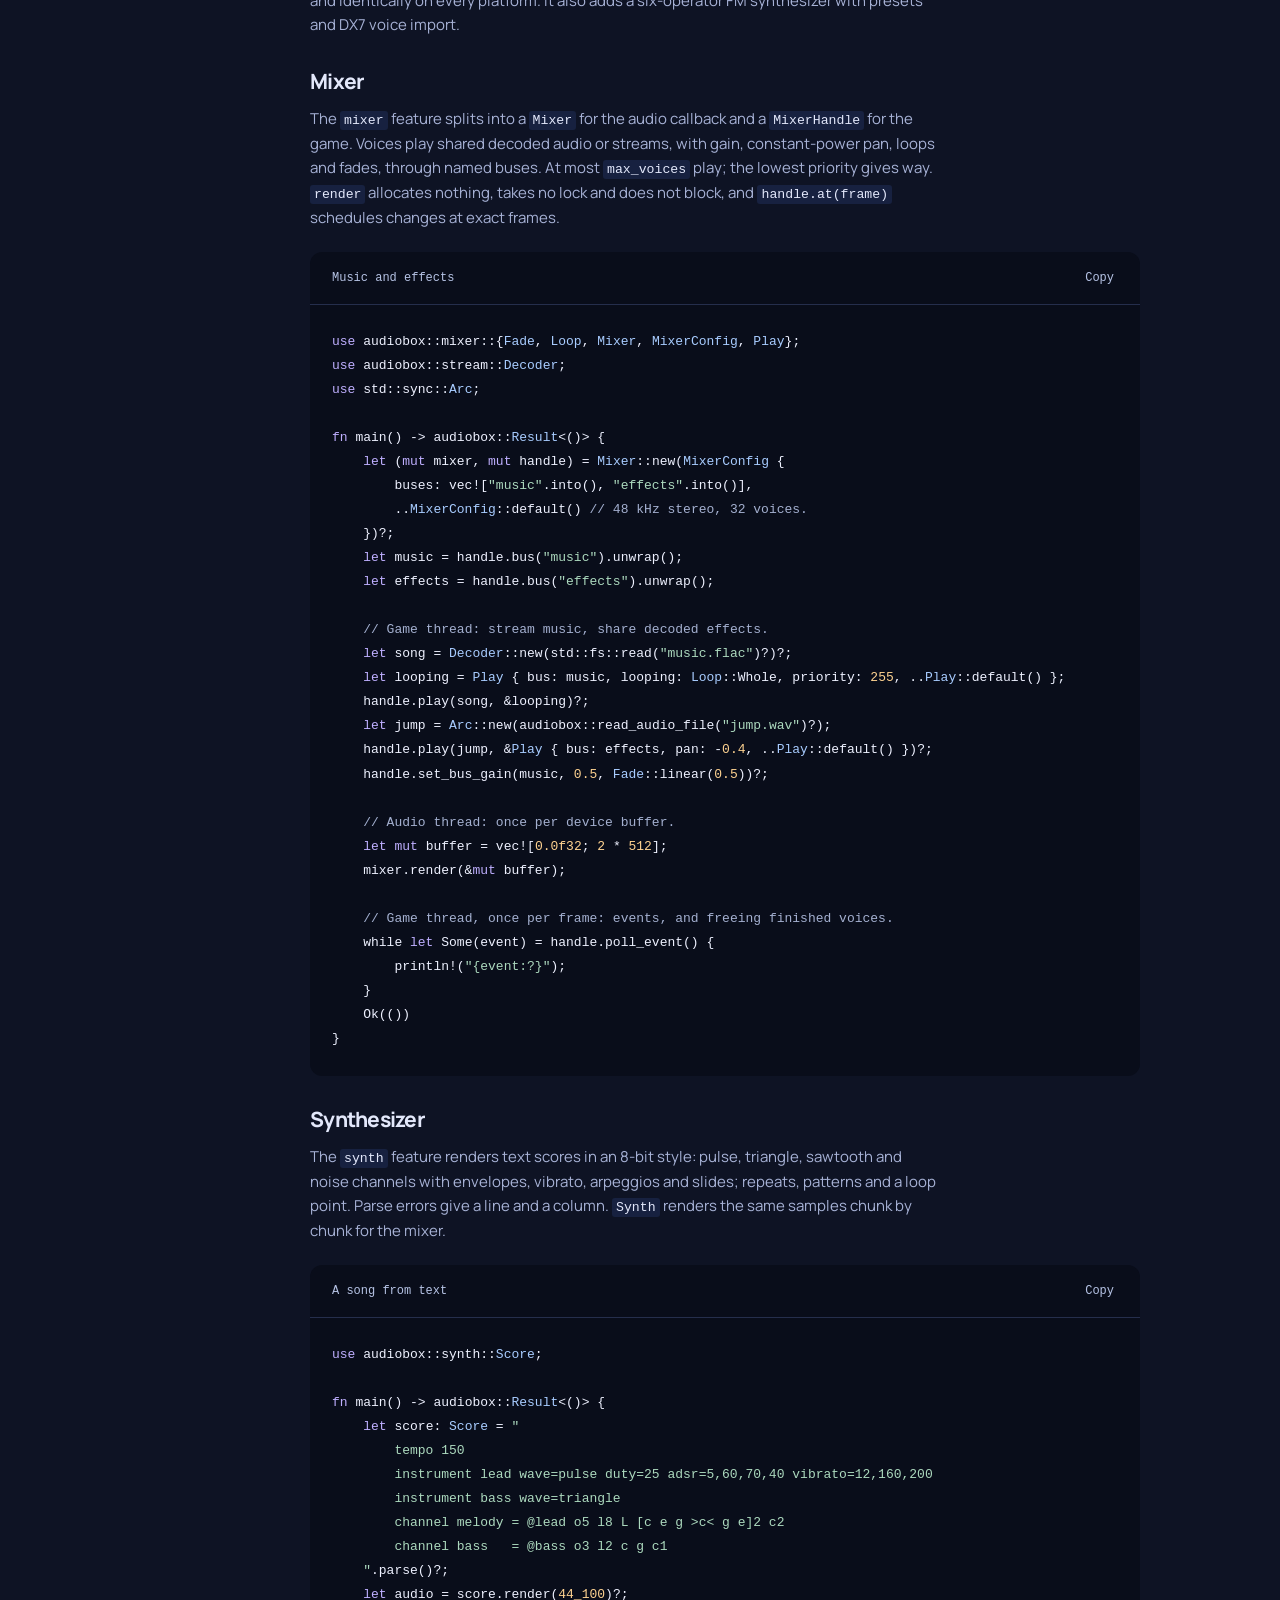
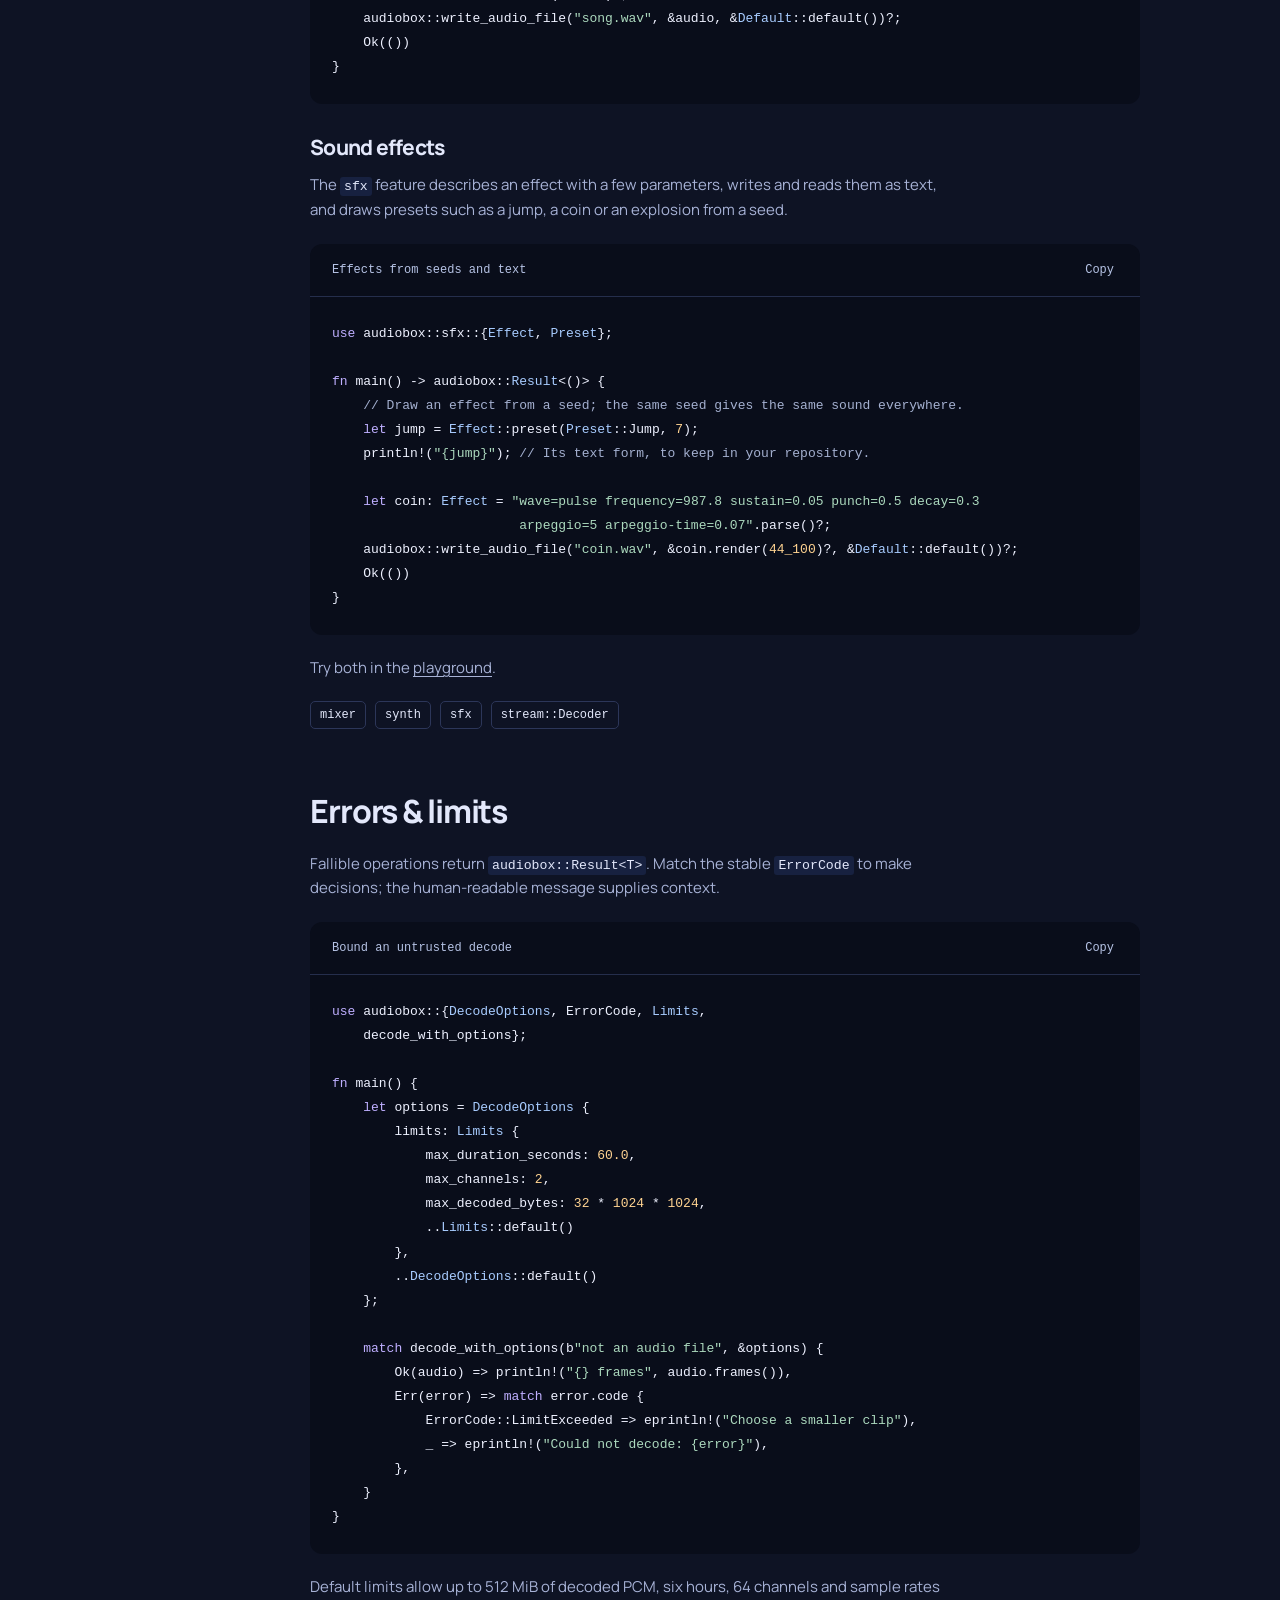
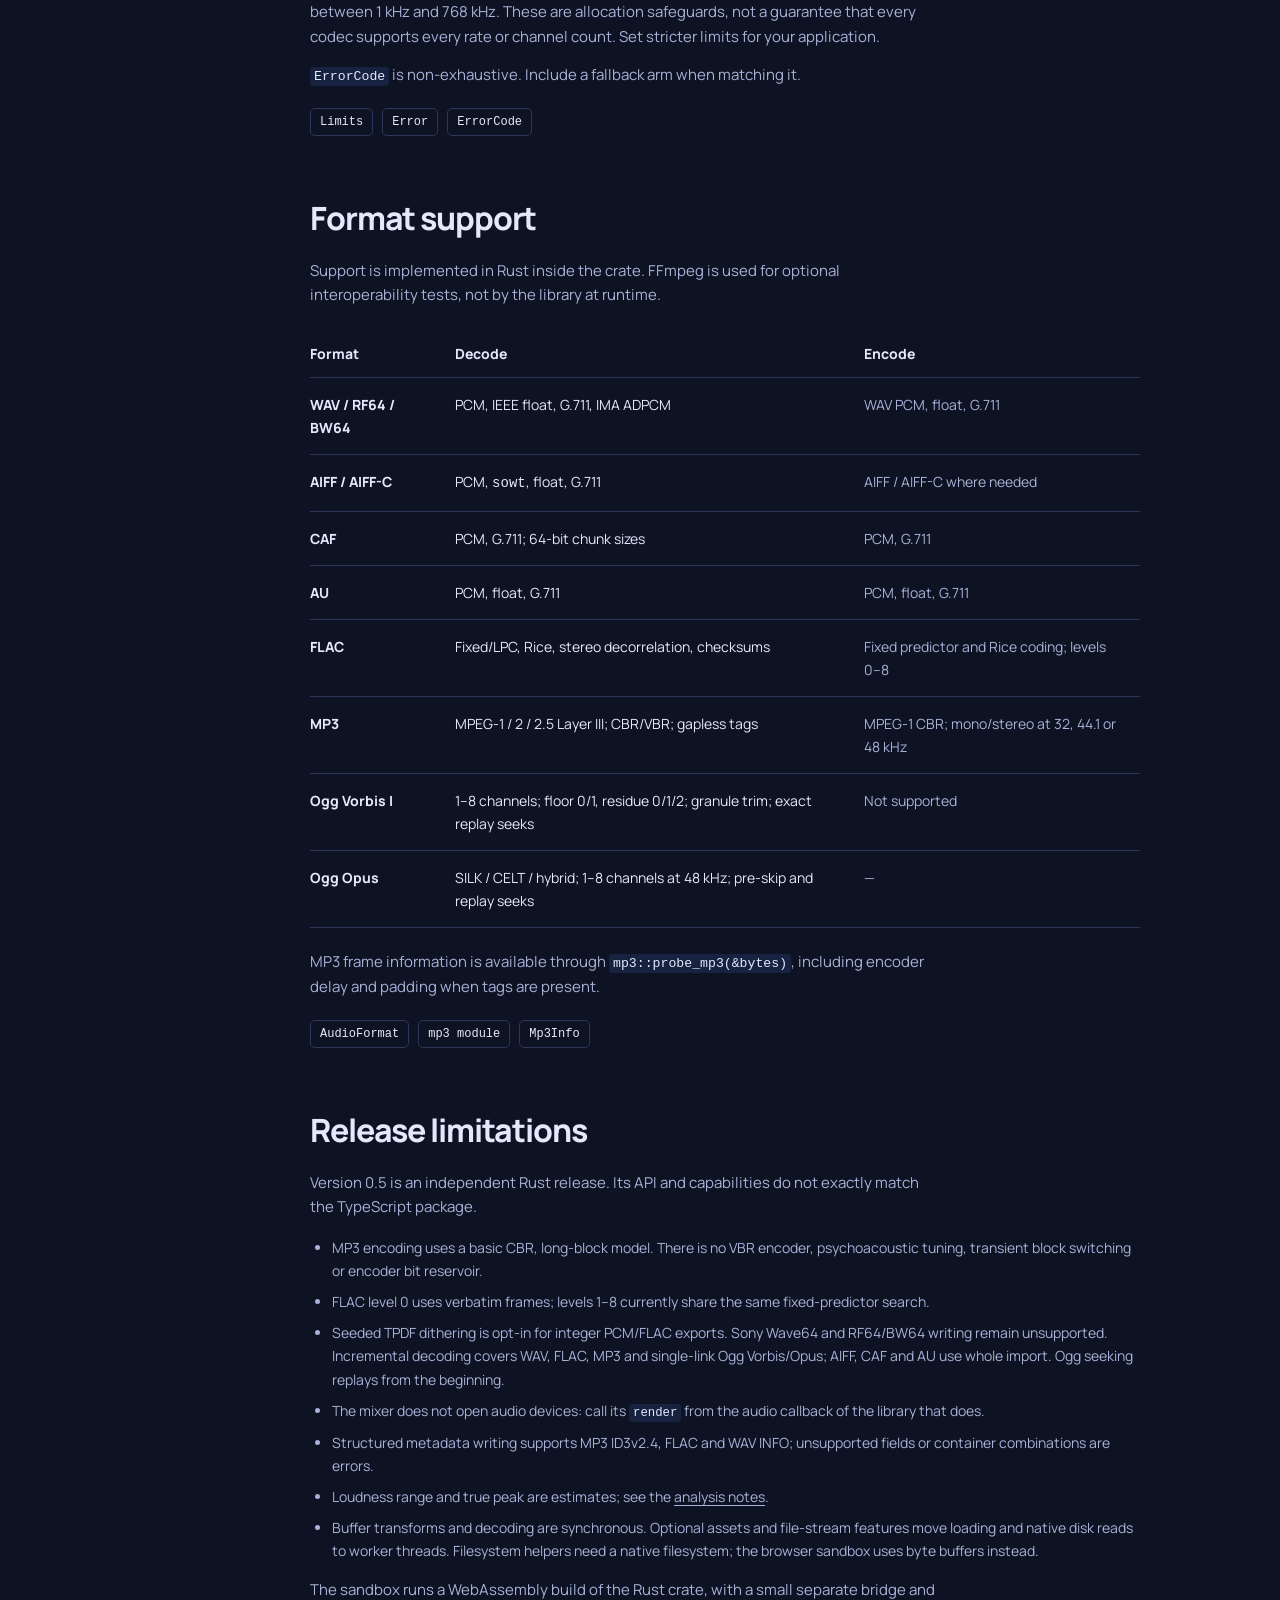
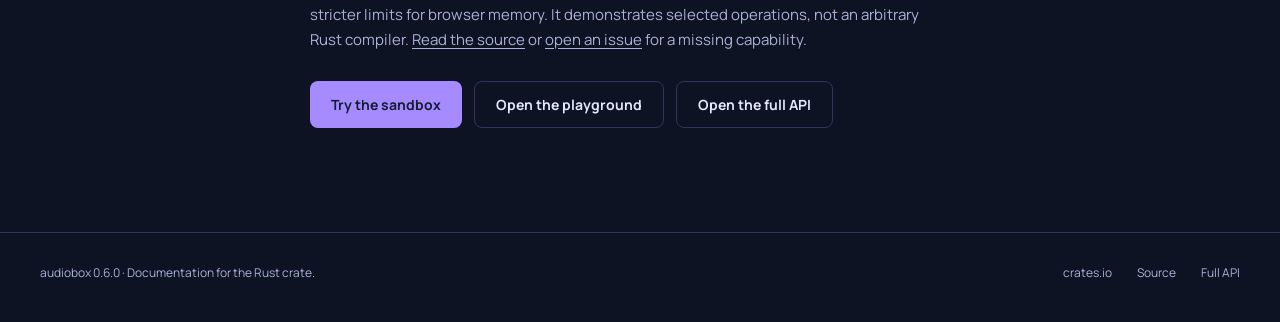
==== commit 35fe1ad0: "Add procedural voices and prepare audiobox 0.6.0 The optional `voice` feature adds `audiobox::voice`" ====
--- a/site/docs/index.html
+++ b/site/docs/index.html
@@ -3,7 +3,7 @@
 <a class="skip" href="#main">Skip to content</a><header class="header"><nav class="nav wrap" aria-label="Main navigation"><a class="brand" href="../" aria-label="audiobox home"><svg viewBox="0 0 32 32" aria-hidden="true"><path d="M4 13v6m8-12v18m8-15v12m8-10v8"/></svg>audiobox</a><div class="nav-links"><a class="nav-examples" href="../#examples">Examples</a><a href="../sandbox.html">Sandbox</a><a href="../playground.html">Playground</a><a href="./" aria-current="page">Docs</a><button class="theme-toggle" id="theme-toggle" type="button" aria-label="Switch to light theme"><svg class="icon-sun" viewBox="0 0 24 24" aria-hidden="true"><circle cx="12" cy="12" r="4"/><path d="M12 2v2m0 16v2M4.9 4.9l1.4 1.4m11.4 11.4 1.4 1.4M2 12h2m16 0h2M4.9 19.1l1.4-1.4M17.7 6.3l1.4-1.4"/></svg><svg class="icon-moon" viewBox="0 0 24 24" aria-hidden="true"><path d="M20 14.5A8 8 0 0 1 9.5 4a8 8 0 1 0 10.5 10.5Z"/></svg></button><a class="repo" href="https://github.com/jmsansan/audiobox-rs">GitHub<svg viewBox="0 0 24 24" aria-hidden="true"><path d="M7 17 17 7M7 7h10v10"/></svg></a></div></nav></header>
 <div class="wrap docs-layout"><aside class="docs-sidebar" aria-label="Documentation navigation"><strong>Using audiobox</strong><label class="skip" for="docs-search">Find a guide section</label><input class="docs-search" type="search" id="docs-search" placeholder="Find a section…" aria-label="Find a guide section"><nav id="docs-nav"><a href="#quick-start">Quick start</a><a href="#audio-model">The audio model</a><a href="#io">Decode &amp; encode</a><a href="#editing">Editing &amp; channels</a><a href="#dsp">Signal processing</a><a href="#analysis">Analysis</a><a href="#streaming">Streaming</a><a href="#game-audio">Game audio</a><a href="#errors">Errors &amp; limits</a><a href="#formats">Format support</a><a href="#limitations">Release limitations</a><a class="reference-link" href="../api/audiobox/">Full API reference</a></nav><p class="status" id="search-status" role="status"></p></aside>
 <main id="main" class="docs-main"><h1>A few samples<br>to get started.</h1><p class="docs-lead">A practical guide to audiobox 0.5. Start with an audio buffer, compose the operations you need, and write the result.</p>
-<section class="docs-section" id="quick-start"><h2>Quick start</h2><p>Add the crate to your project. Rust 1.85 or newer is required.</p><div class="code-panel"><div class="code-toolbar"><span>Terminal</span><button class="copy-code" data-copy-target="install-code">Copy</button></div><pre><code id="install-code">cargo add audiobox</code></pre></div><p>Or add <code>audiobox = "0.5"</code> under <code>[dependencies]</code> in <code>Cargo.toml</code>. The crate has no dependencies. Optional features add modules for games: <code>mixer</code>, <code>synth</code> and <code>sfx</code>; see <a href="#game-audio">Game audio</a>.</p><p>This complete program reads a WAV, trims it, normalizes its peak and writes FLAC:</p><div class="code-panel"><div class="code-toolbar"><span>main.rs</span><button class="copy-code" data-copy-target="quick-code">Copy</button></div><pre><code id="quick-code" class="language-rust">use audiobox::{EncodeOptions, NormalizeOptions,
+<section class="docs-section" id="quick-start"><h2>Quick start</h2><p>Add the crate to your project. Rust 1.85 or newer is required.</p><div class="code-panel"><div class="code-toolbar"><span>Terminal</span><button class="copy-code" data-copy-target="install-code">Copy</button></div><pre><code id="install-code">cargo add audiobox</code></pre></div><p>Or add <code>audiobox = "0.6"</code> under <code>[dependencies]</code> in <code>Cargo.toml</code>. The crate has no dependencies. Optional features add modules for games: <code>mixer</code>, <code>synth</code> and <code>sfx</code>; see <a href="#game-audio">Game audio</a>.</p><p>This complete program reads a WAV, trims it, normalizes its peak and writes FLAC:</p><div class="code-panel"><div class="code-toolbar"><span>main.rs</span><button class="copy-code" data-copy-target="quick-code">Copy</button></div><pre><code id="quick-code" class="language-rust">use audiobox::{EncodeOptions, NormalizeOptions,
     read_audio_file, write_audio_file};
 
 fn main() -&gt; audiobox::Result&lt;()&gt; {
@@ -137,7 +137,7 @@
     println!("{} final frames", tail.frames());
     Ok(())
 }</code></pre></div><p><code>PcmEncoder::new(format, endian)</code> converts an <code>Audio</code> chunk to bytes via <code>push(&amp;audio)</code>. The sample rate and channel count must remain consistent within a stream.</p><a class="text-link" href="../api/audiobox/stream/index.html">Streaming reference<svg viewBox="0 0 24 24" aria-hidden="true"><path d="M5 12h14m-5-5 5 5-5 5"/></svg></a></section>
-<section class="docs-section" id="game-audio"><h2>Game audio</h2><p>Optional features give a game its sound. Enable the ones you use: <code>audiobox = { version = "0.5", features = ["mixer", "synth", "sfx"] }</code>. They add modules, not dependencies.</p><p>Version 0.4 adds bus effect chains, synthwave unison/filter/LFO instruments and stereo chords, synthesized drums and tracker instruments. Optional <code>music</code>, <code>events</code>, <code>assets</code> and <code>file-stream</code> features add adaptive music, named text events, cached loading and background disk streaming. The mixer also supports 3D emitters, Doppler and surround. See the <a href="../api/audiobox/">complete 0.5 API reference</a> for configuration and bounds.</p><p>Version 0.5 adds bounded virtual voices and distance culling, prepared group buses and shared effect sends, exact prepared synth timing and held-note controls. Offline delivery gains deterministic LUFS/true-peak normalization, true-peak limiting, seeded integer dithering and numerical render measurements. Vorbis and Opus import now support whole and incremental decoding with exact replay seeks.</p><h3>Mixer</h3><p>The <code>mixer</code> feature splits into a <code>Mixer</code> for the audio callback and a <code>MixerHandle</code> for the game. Voices play shared decoded audio or streams, with gain, constant-power pan, loops and fades, through named buses. At most <code>max_voices</code> play; the lowest priority gives way. <code>render</code> allocates nothing, takes no lock and does not block, and <code>handle.at(frame)</code> schedules changes at exact frames.</p><div class="code-panel"><div class="code-toolbar"><span>Music and effects</span><button class="copy-code" data-copy-target="mixer-code">Copy</button></div><pre><code id="mixer-code" class="language-rust">use audiobox::mixer::{Fade, Loop, Mixer, MixerConfig, Play};
+<section class="docs-section" id="game-audio"><h2>Game audio</h2><p>Optional features give a game its sound. Enable the ones you use: <code>audiobox = { version = "0.6", features = ["mixer", "synth", "sfx"] }</code>. They add modules, not dependencies.</p><p>Version 0.4 adds bus effect chains, synthwave unison/filter/LFO instruments and stereo chords, synthesized drums and tracker instruments. Optional <code>music</code>, <code>events</code>, <code>assets</code> and <code>file-stream</code> features add adaptive music, named text events, cached loading and background disk streaming. The mixer also supports 3D emitters, Doppler and surround. See the <a href="../api/audiobox/">complete 0.6 API reference</a> for configuration and bounds.</p><p>Version 0.5 adds bounded virtual voices and distance culling, prepared group buses and shared effect sends, exact prepared synth timing and held-note controls. Offline delivery gains deterministic LUFS/true-peak normalization, true-peak limiting, seeded integer dithering and numerical render measurements. Vorbis and Opus import now support whole and incremental decoding with exact replay seeks.</p><p>Version 0.6 adds the <code>voice</code> feature: robot dialogue blips, vowel-like gibberish from dialogue text with syllable markers, and pitched vocal notes, rendered without allocation and identically on every platform. It also adds a six-operator FM synthesizer with presets and DX7 voice import.</p><h3>Mixer</h3><p>The <code>mixer</code> feature splits into a <code>Mixer</code> for the audio callback and a <code>MixerHandle</code> for the game. Voices play shared decoded audio or streams, with gain, constant-power pan, loops and fades, through named buses. At most <code>max_voices</code> play; the lowest priority gives way. <code>render</code> allocates nothing, takes no lock and does not block, and <code>handle.at(frame)</code> schedules changes at exact frames.</p><div class="code-panel"><div class="code-toolbar"><span>Music and effects</span><button class="copy-code" data-copy-target="mixer-code">Copy</button></div><pre><code id="mixer-code" class="language-rust">use audiobox::mixer::{Fade, Loop, Mixer, MixerConfig, Play};
 use audiobox::stream::Decoder;
 use std::sync::Arc;
 
@@ -214,5 +214,5 @@
 }</code></pre></div><p>Default limits allow up to 512 MiB of decoded PCM, six hours, 64 channels and sample rates between 1 kHz and 768 kHz. These are allocation safeguards, not a guarantee that every codec supports every rate or channel count. Set stricter limits for your application.</p><p><code>ErrorCode</code> is non-exhaustive. Include a fallback arm when matching it.</p><div class="method-links"><a href="../api/audiobox/struct.Limits.html">Limits</a><a href="../api/audiobox/struct.Error.html">Error</a><a href="../api/audiobox/enum.ErrorCode.html">ErrorCode</a></div></section>
 <section class="docs-section" id="formats"><h2>Format support</h2><p>Support is implemented in Rust inside the crate. FFmpeg is used for optional interoperability tests, not by the library at runtime.</p><div class="table-scroll" tabindex="0" role="region" aria-label="Scrollable format support table"><table><thead><tr><th>Format</th><th>Decode</th><th>Encode</th></tr></thead><tbody><tr><td>WAV / RF64 / BW64</td><td>PCM, IEEE float, G.711, IMA ADPCM</td><td>WAV PCM, float, G.711</td></tr><tr><td>AIFF / AIFF-C</td><td>PCM, <code>sowt</code>, float, G.711</td><td>AIFF / AIFF-C where needed</td></tr><tr><td>CAF</td><td>PCM, G.711; 64-bit chunk sizes</td><td>PCM, G.711</td></tr><tr><td>AU</td><td>PCM, float, G.711</td><td>PCM, float, G.711</td></tr><tr><td>FLAC</td><td>Fixed/LPC, Rice, stereo decorrelation, checksums</td><td>Fixed predictor and Rice coding; levels 0–8</td></tr><tr><td>MP3</td><td>MPEG-1 / 2 / 2.5 Layer III; CBR/VBR; gapless tags</td><td>MPEG-1 CBR; mono/stereo at 32, 44.1 or 48 kHz</td></tr><tr><td>Ogg Vorbis I</td><td>1–8 channels; floor 0/1, residue 0/1/2; granule trim; exact replay seeks</td><td>Not supported</td></tr><tr><td>Ogg Opus</td><td>SILK / CELT / hybrid; 1–8 channels at 48 kHz; pre-skip and replay seeks</td><td>—</td></tr></tbody></table></div><p class="table-hint">Scroll horizontally to see all format columns.</p><p>MP3 frame information is available through <code>mp3::probe_mp3(&amp;bytes)</code>, including encoder delay and padding when tags are present.</p><div class="method-links"><a href="../api/audiobox/enum.AudioFormat.html">AudioFormat</a><a href="../api/audiobox/mp3/index.html">mp3 module</a><a href="../api/audiobox/mp3/struct.Mp3Info.html">Mp3Info</a></div></section>
 <section class="docs-section" id="limitations"><h2>Release limitations</h2><p>Version 0.5 is an independent Rust release. Its API and capabilities do not exactly match the TypeScript package.</p><ul><li>MP3 encoding uses a basic CBR, long-block model. There is no VBR encoder, psychoacoustic tuning, transient block switching or encoder bit reservoir.</li><li>FLAC level 0 uses verbatim frames; levels 1–8 currently share the same fixed-predictor search.</li><li>Seeded TPDF dithering is opt-in for integer PCM/FLAC exports. Sony Wave64 and RF64/BW64 writing remain unsupported. Incremental decoding covers WAV, FLAC, MP3 and single-link Ogg Vorbis/Opus; AIFF, CAF and AU use whole import. Ogg seeking replays from the beginning.</li><li>The mixer does not open audio devices: call its <code>render</code> from the audio callback of the library that does.</li><li>Structured metadata writing supports MP3 ID3v2.4, FLAC and WAV INFO; unsupported fields or container combinations are errors.</li><li>Loudness range and true peak are estimates; see the <a href="#analysis">analysis notes</a>.</li><li>Buffer transforms and decoding are synchronous. Optional assets and file-stream features move loading and native disk reads to worker threads. Filesystem helpers need a native filesystem; the browser sandbox uses byte buffers instead.</li></ul><p>The sandbox runs a WebAssembly build of the Rust crate, with a small separate bridge and stricter limits for browser memory. It demonstrates selected operations, not an arbitrary Rust compiler. <a href="https://github.com/jmsansan/audiobox-rs">Read the source</a> or <a href="https://github.com/jmsansan/audiobox-rs/issues">open an issue</a> for a missing capability.</p><div class="closing-actions" style="margin-top:28px"><a class="button accent" href="../sandbox.html">Try the sandbox</a><a class="button secondary" href="../playground.html">Open the playground</a><a class="button secondary" href="../api/audiobox/">Open the full API</a></div></section>
-</main></div><footer class="footer"><div class="wrap footer-row"><span>audiobox 0.5.1 · Documentation for the Rust crate.</span><div class="footer-links"><a href="https://crates.io/crates/audiobox">crates.io</a><a href="https://github.com/jmsansan/audiobox-rs">Source</a><a href="../api/audiobox/">Full API</a></div></div></footer><div class="notice" role="status" aria-live="polite" id="notice"></div>
+</main></div><footer class="footer"><div class="wrap footer-row"><span>audiobox 0.6.0 · Documentation for the Rust crate.</span><div class="footer-links"><a href="https://crates.io/crates/audiobox">crates.io</a><a href="https://github.com/jmsansan/audiobox-rs">Source</a><a href="../api/audiobox/">Full API</a></div></div></footer><div class="notice" role="status" aria-live="polite" id="notice"></div>
 </body></html>
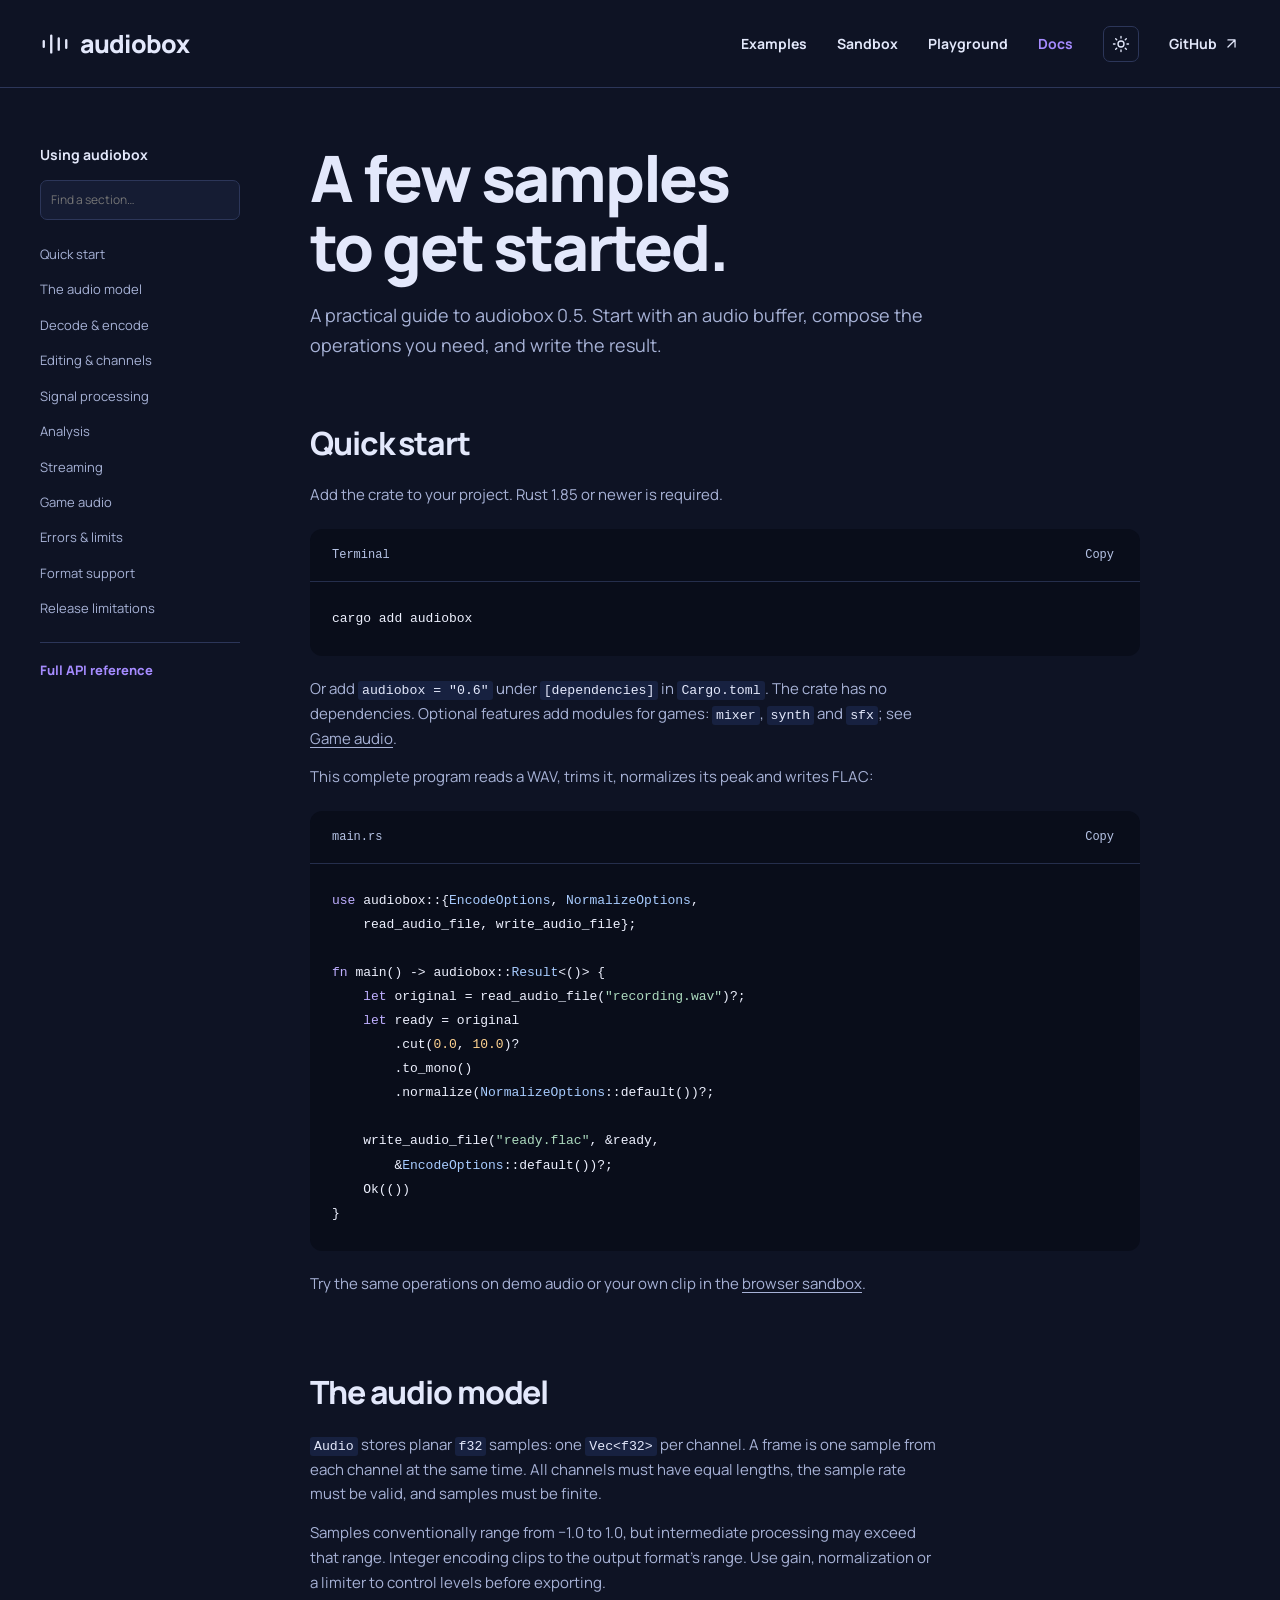
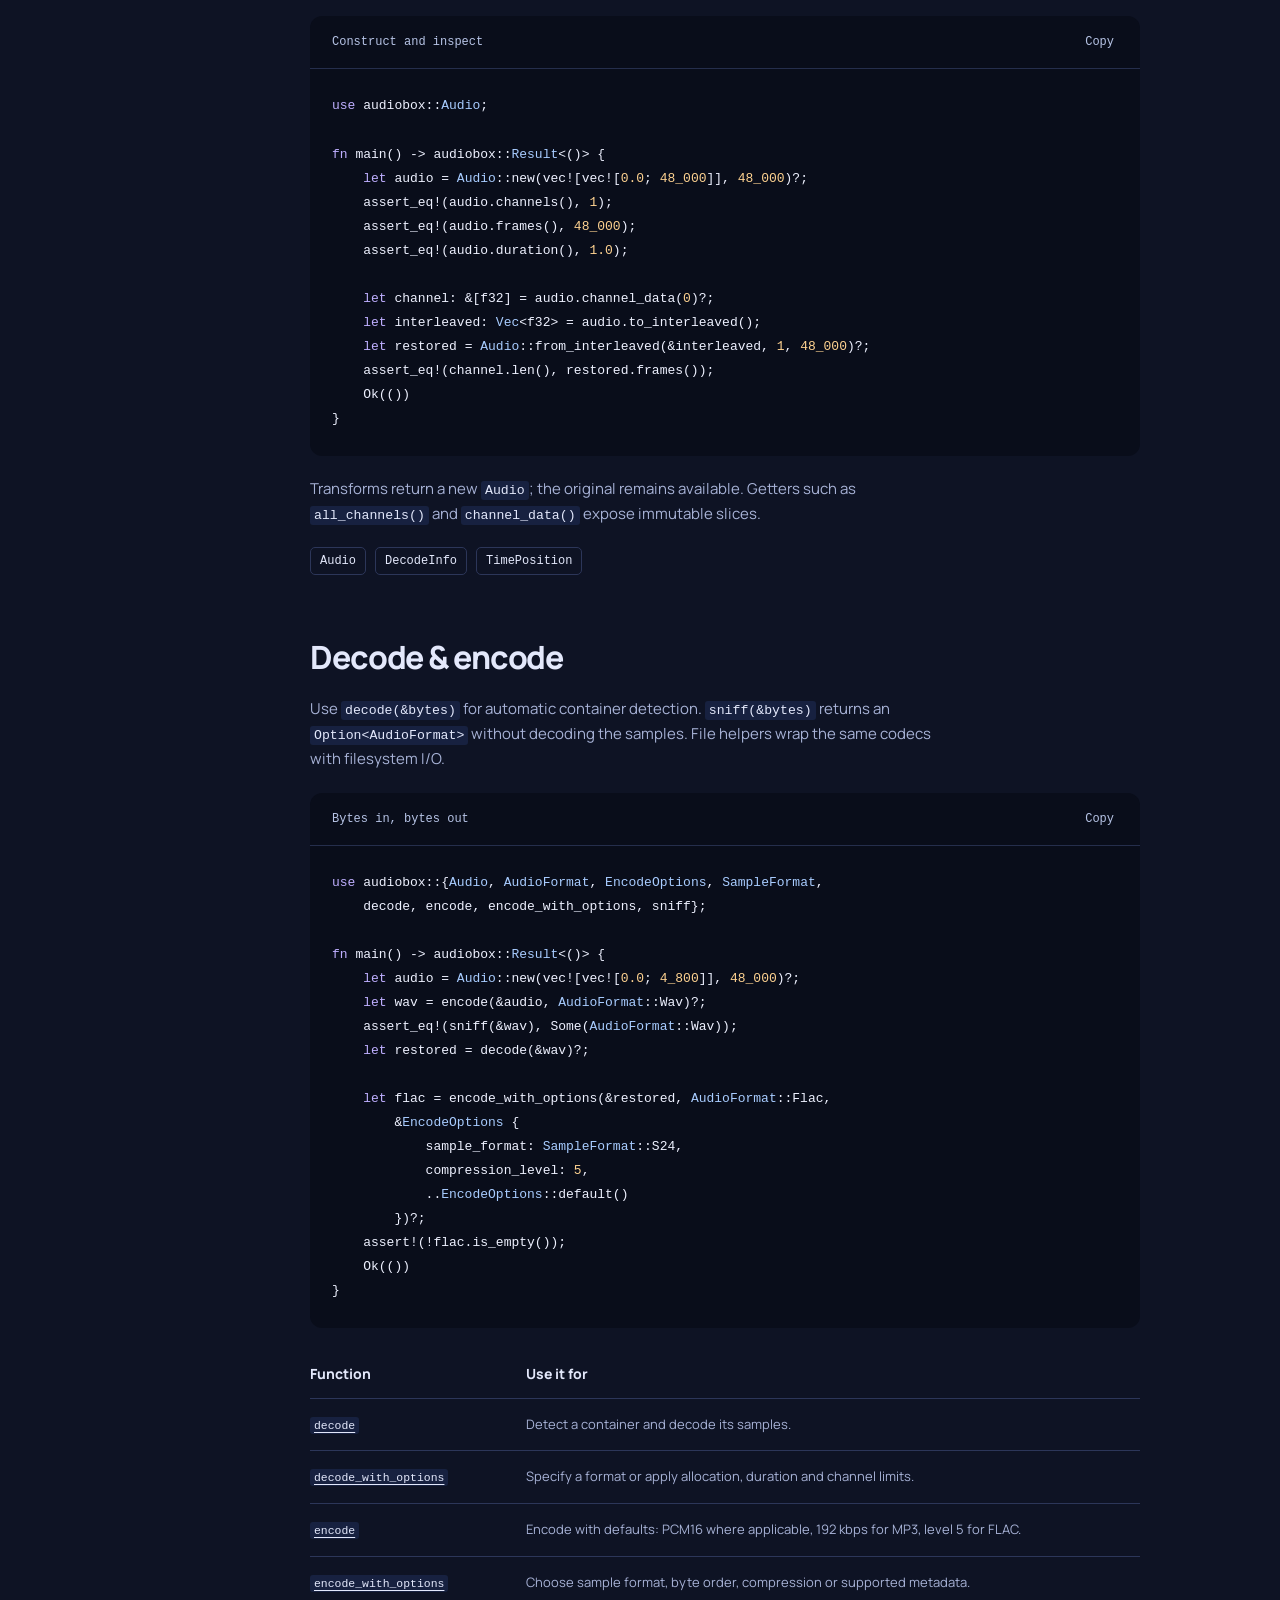
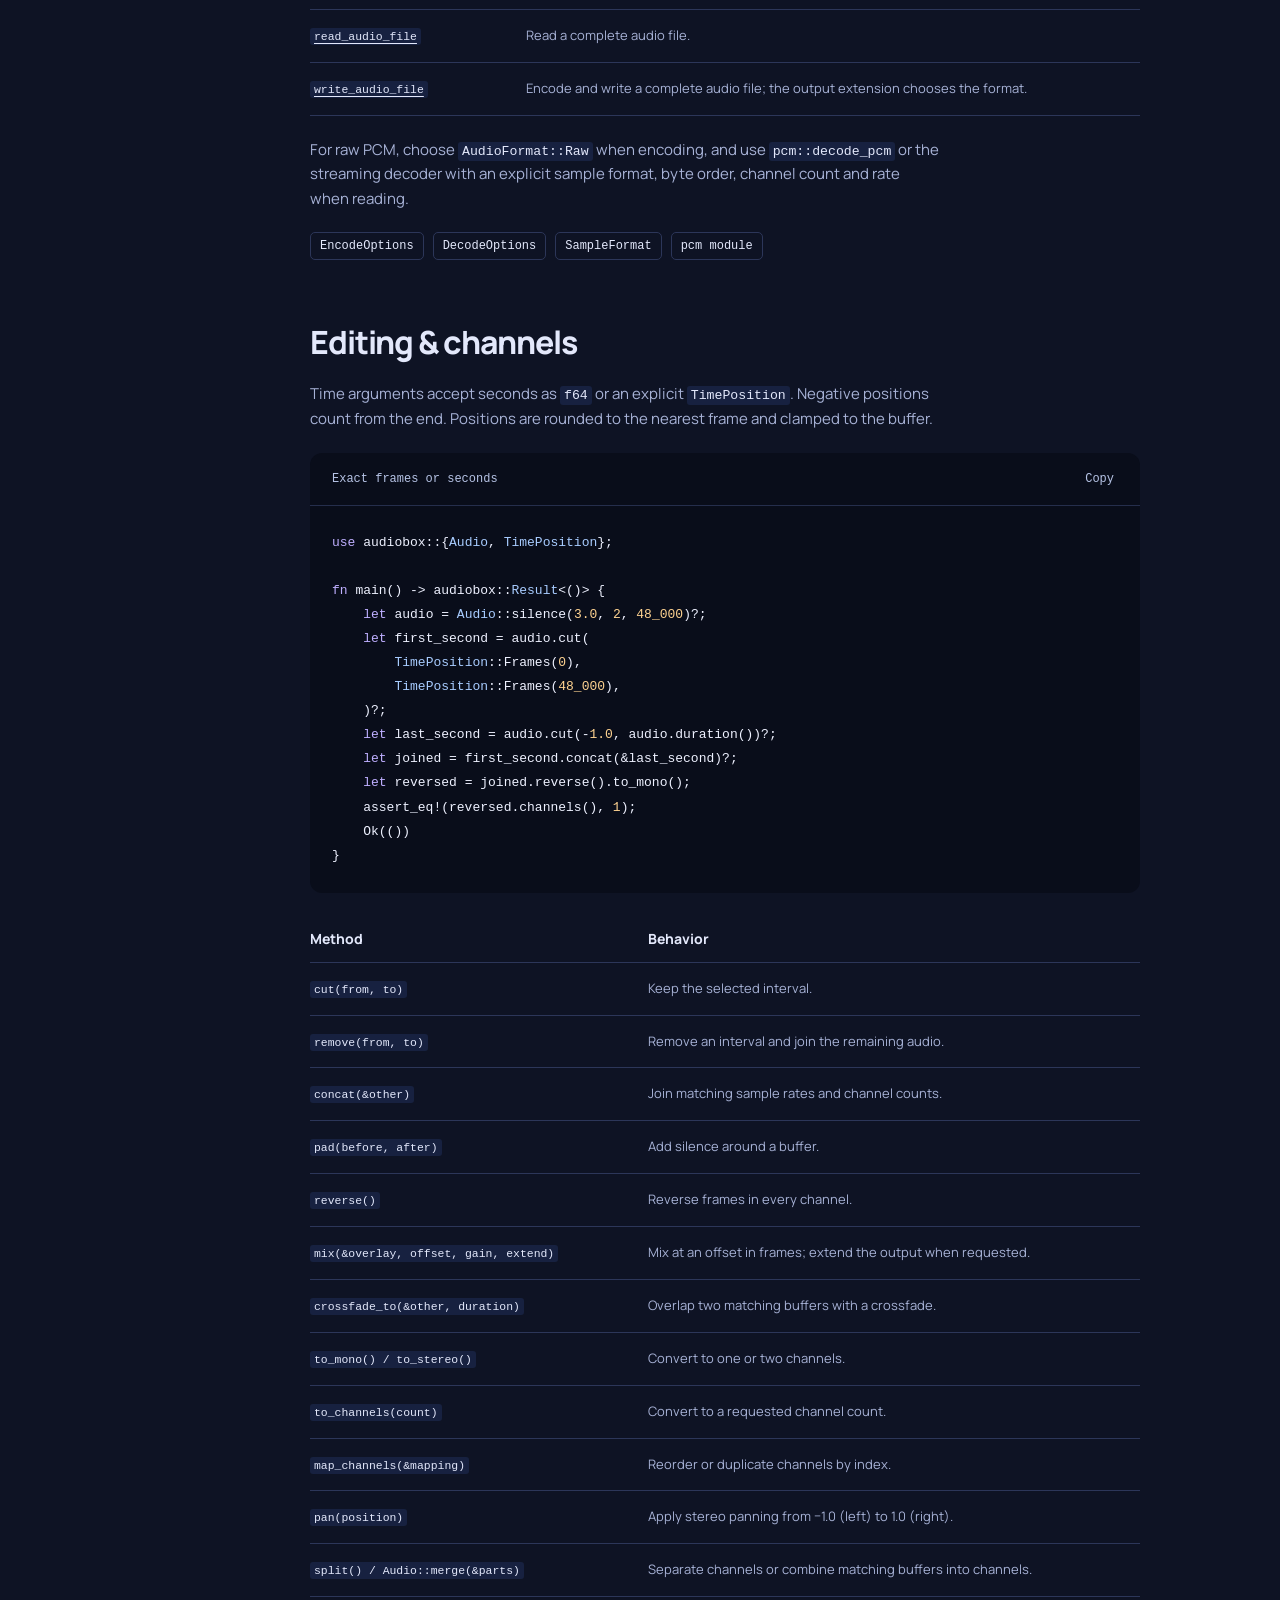
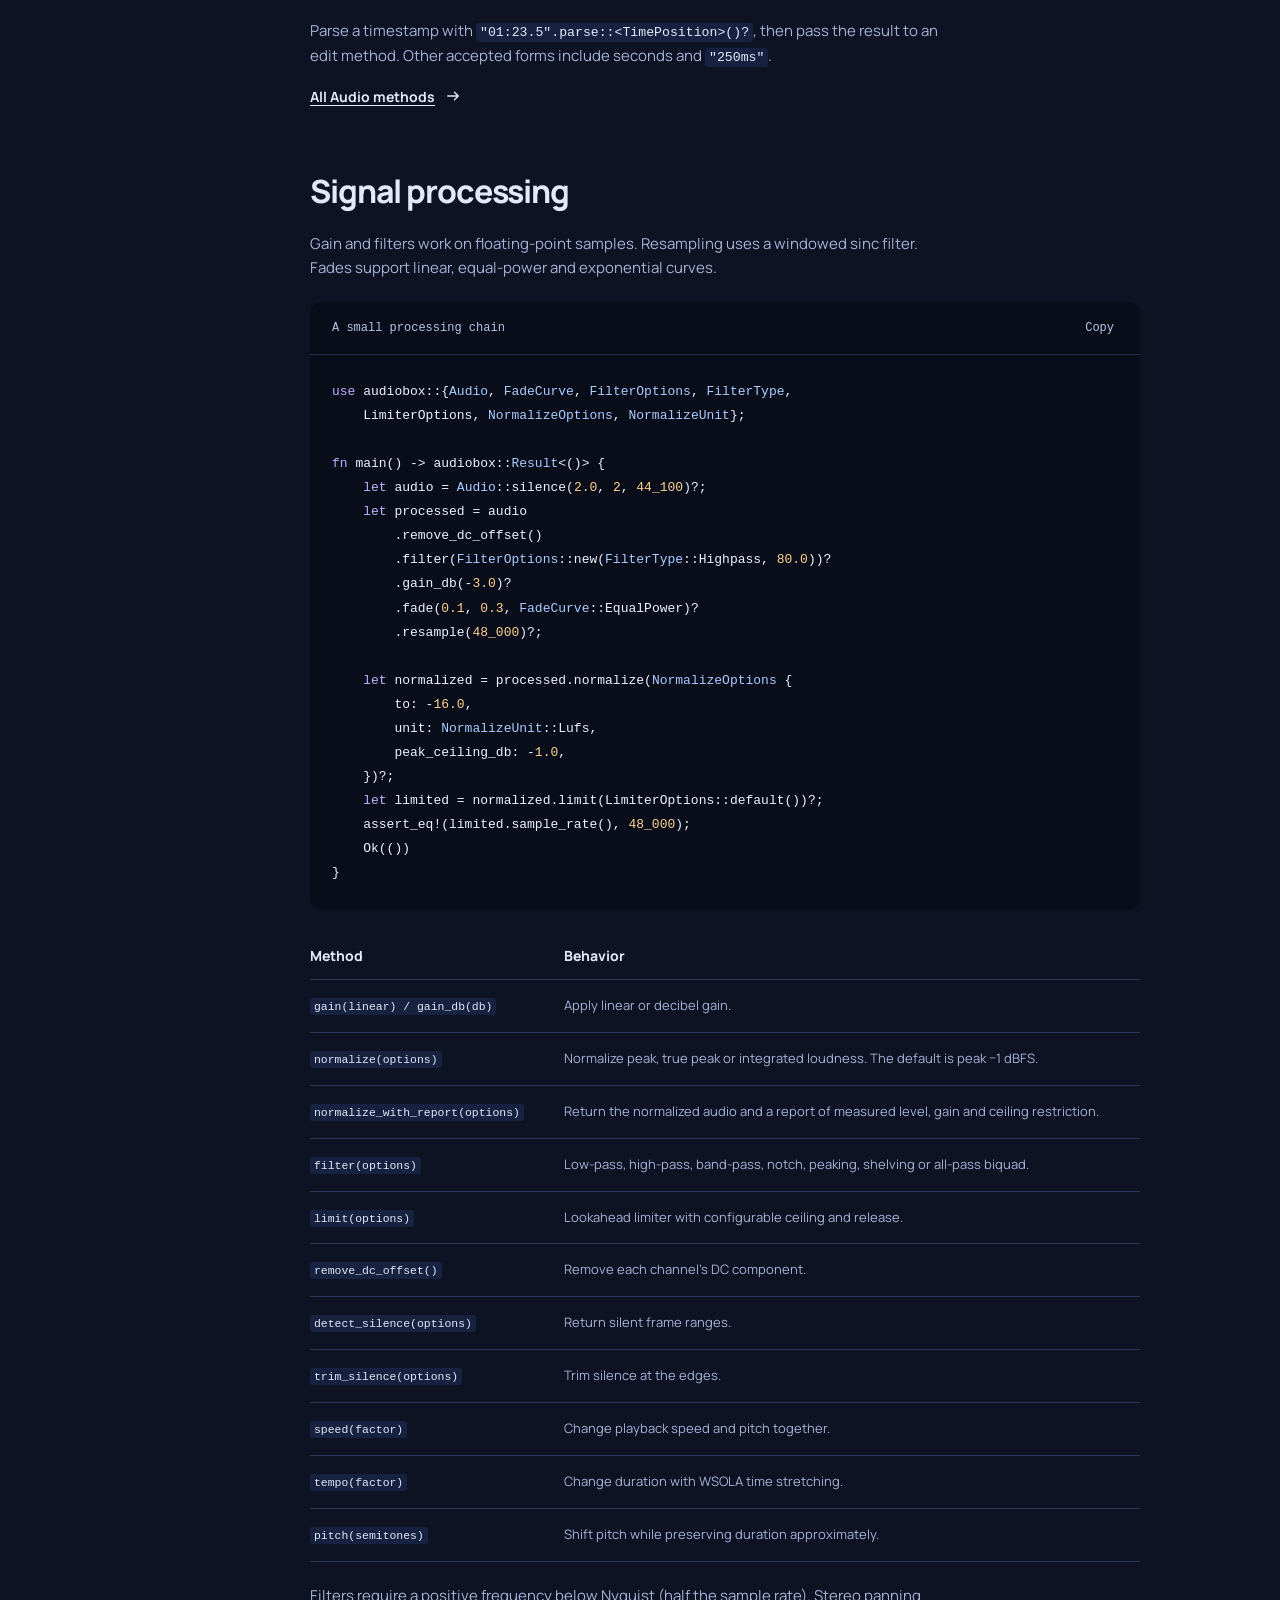
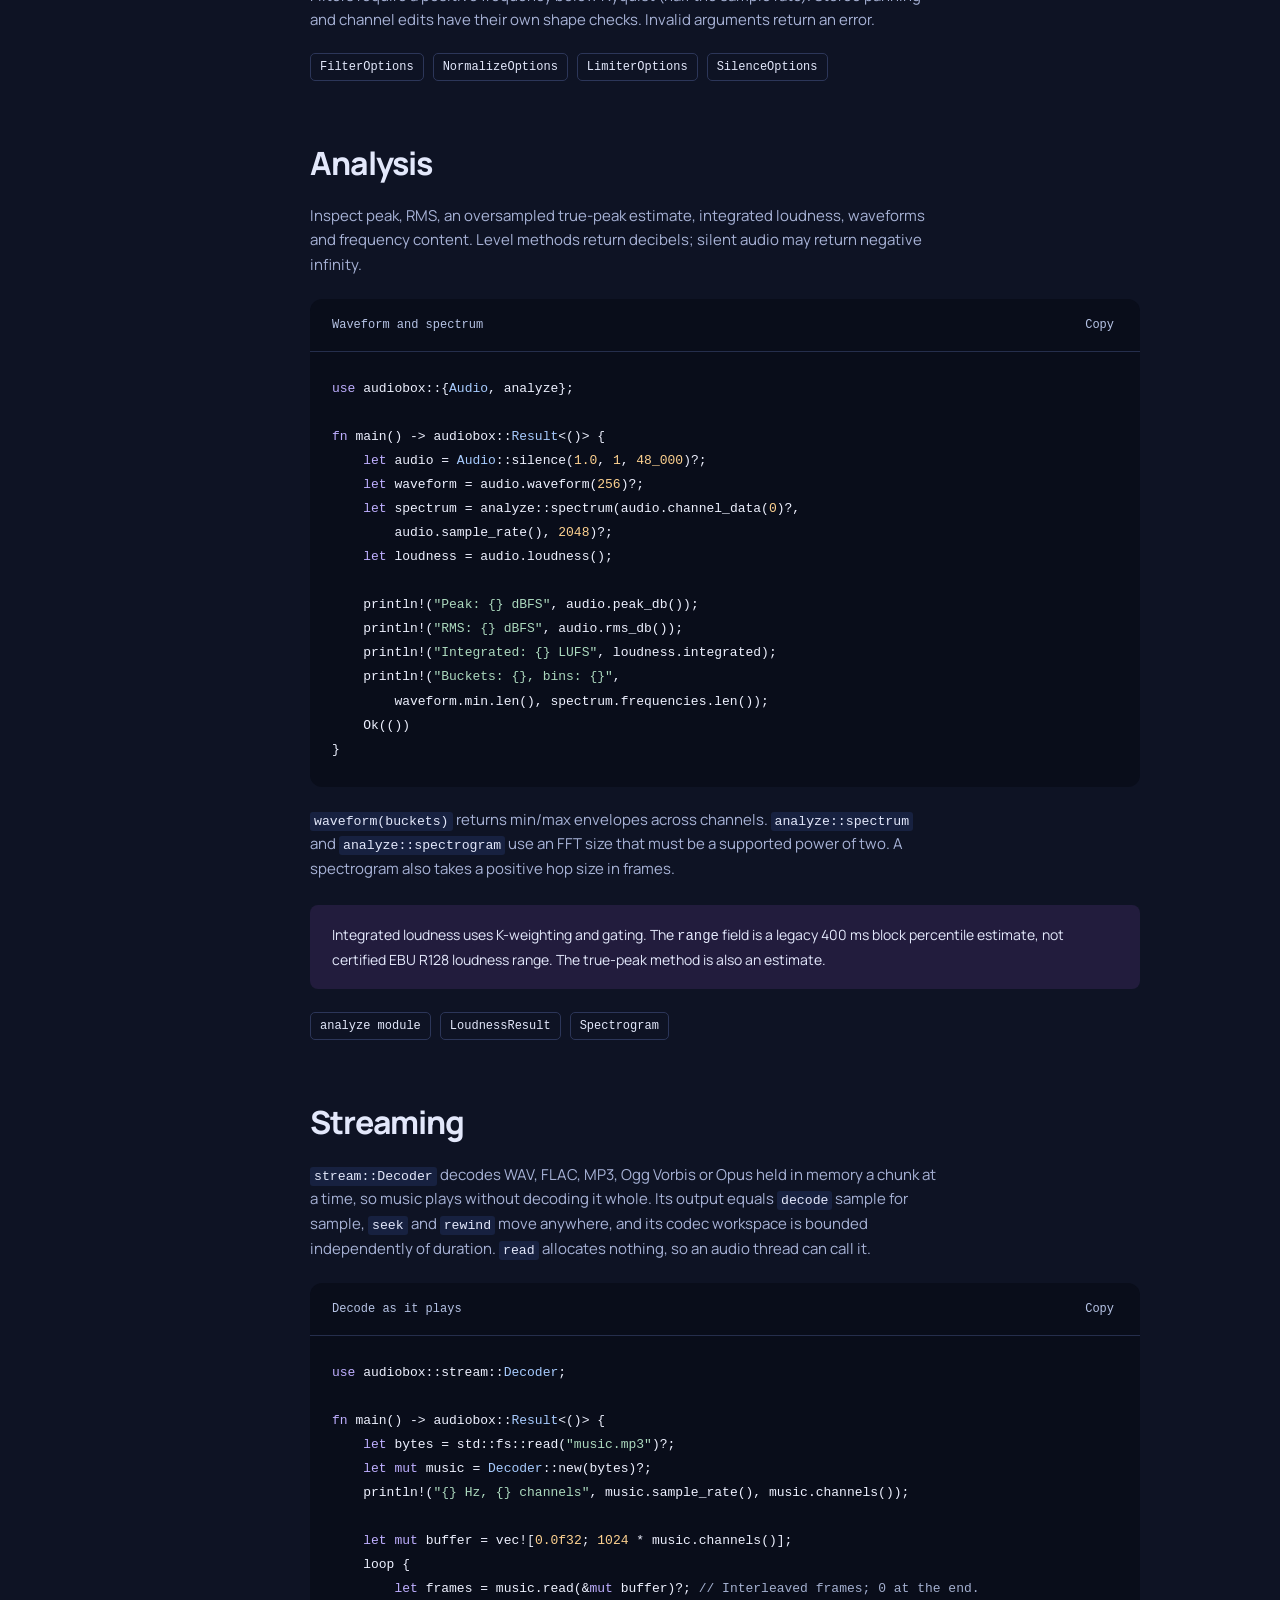
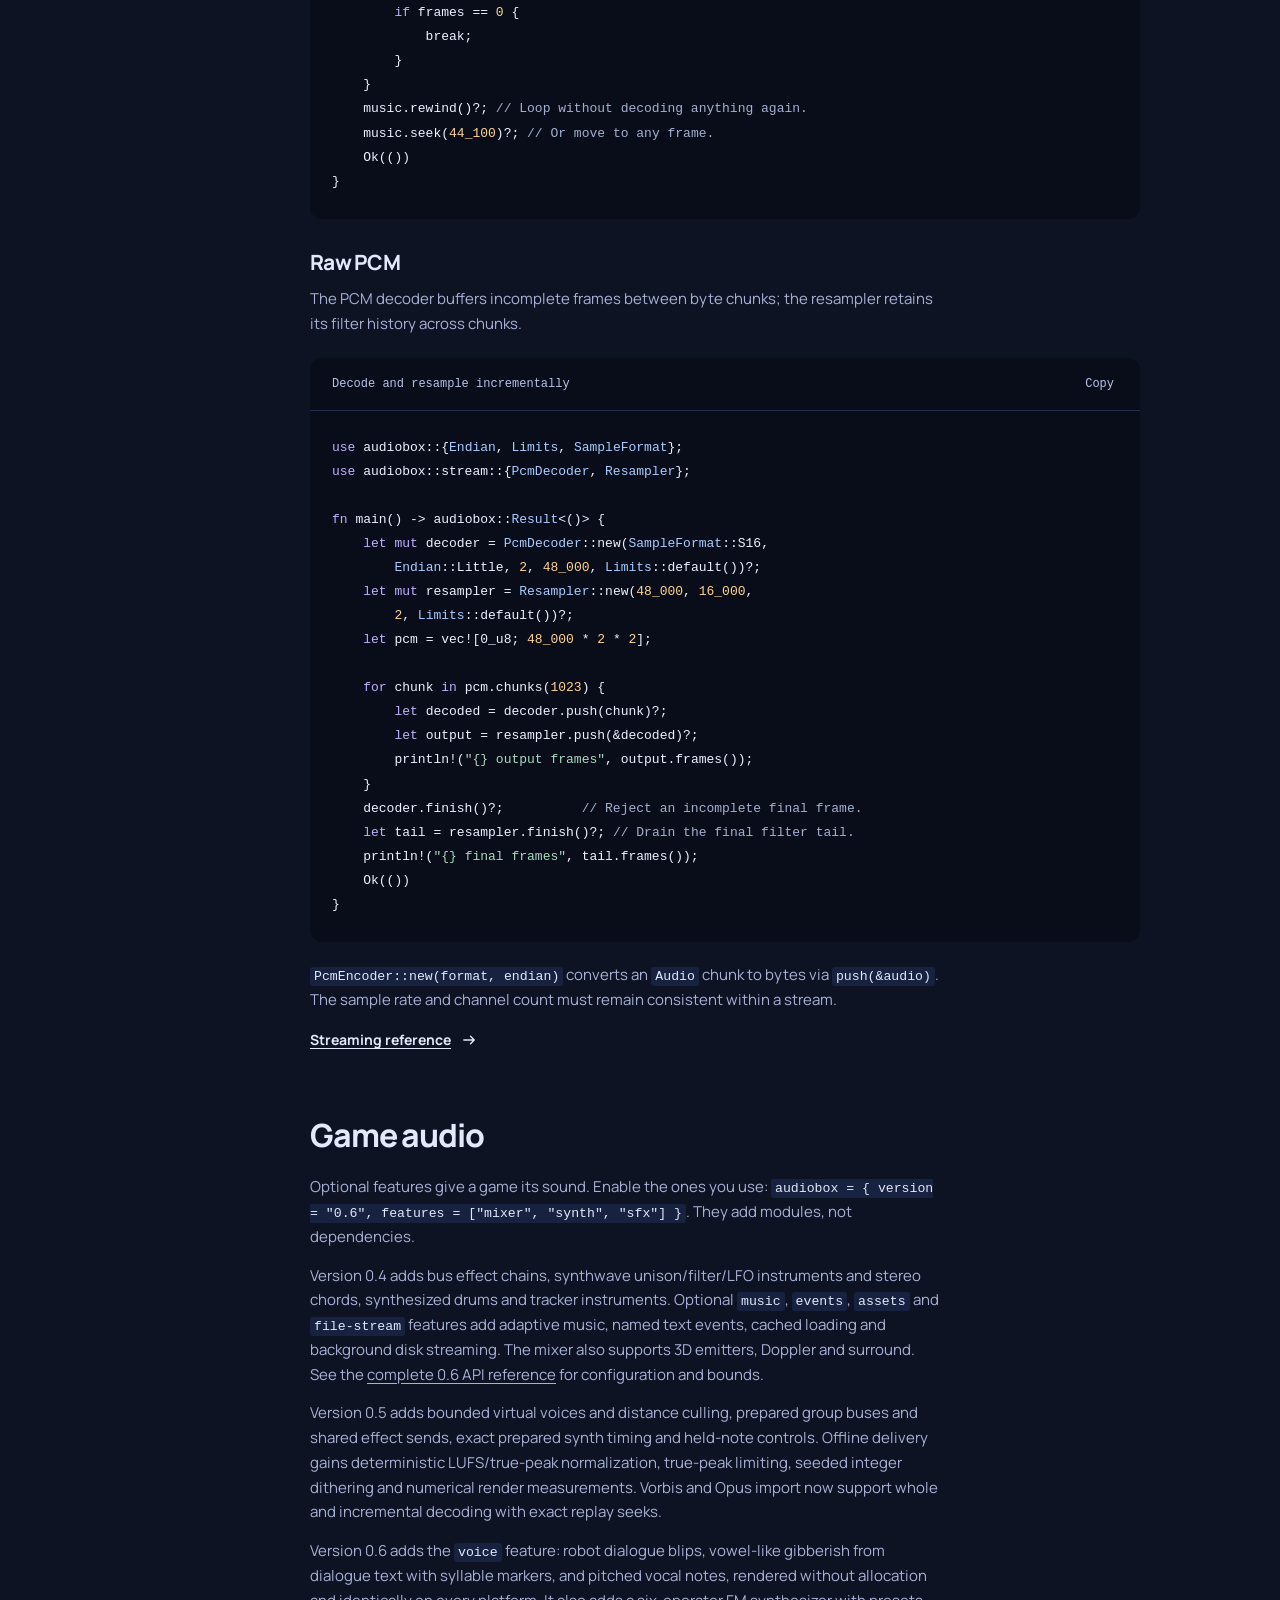
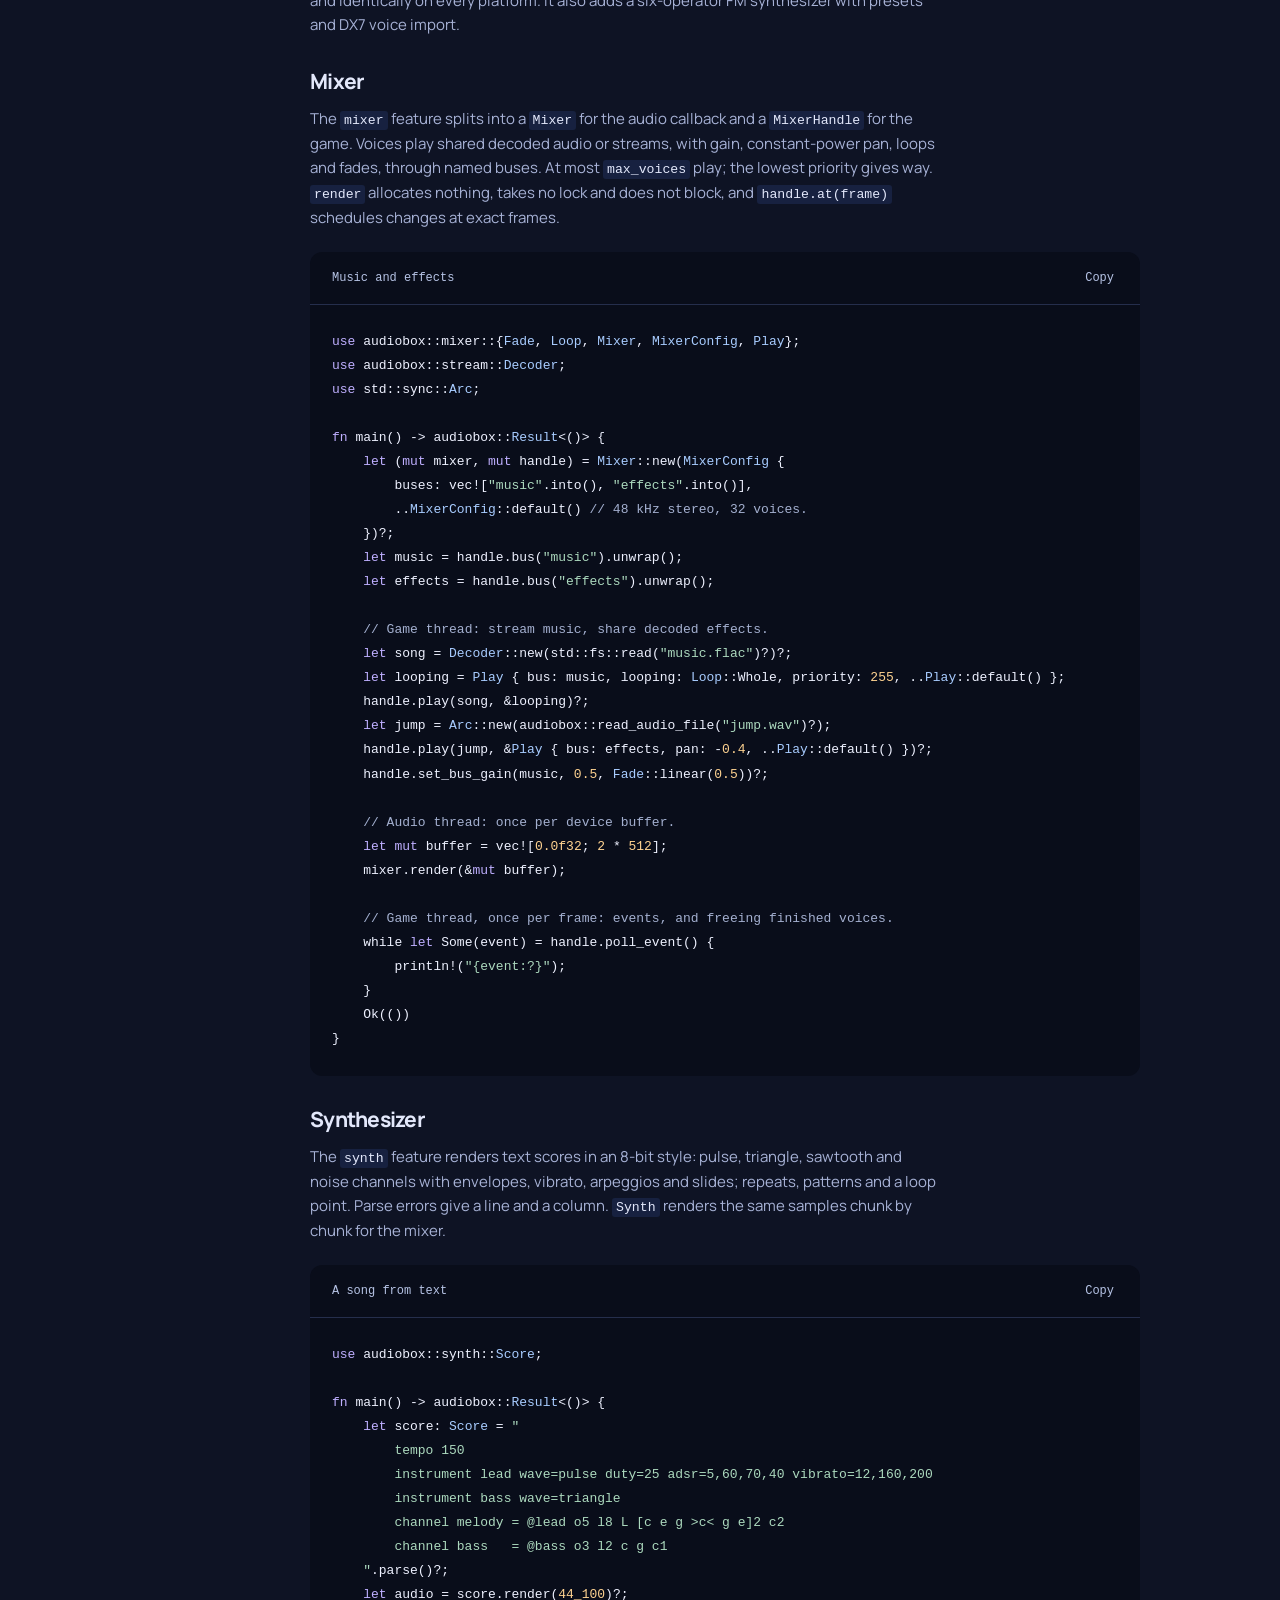
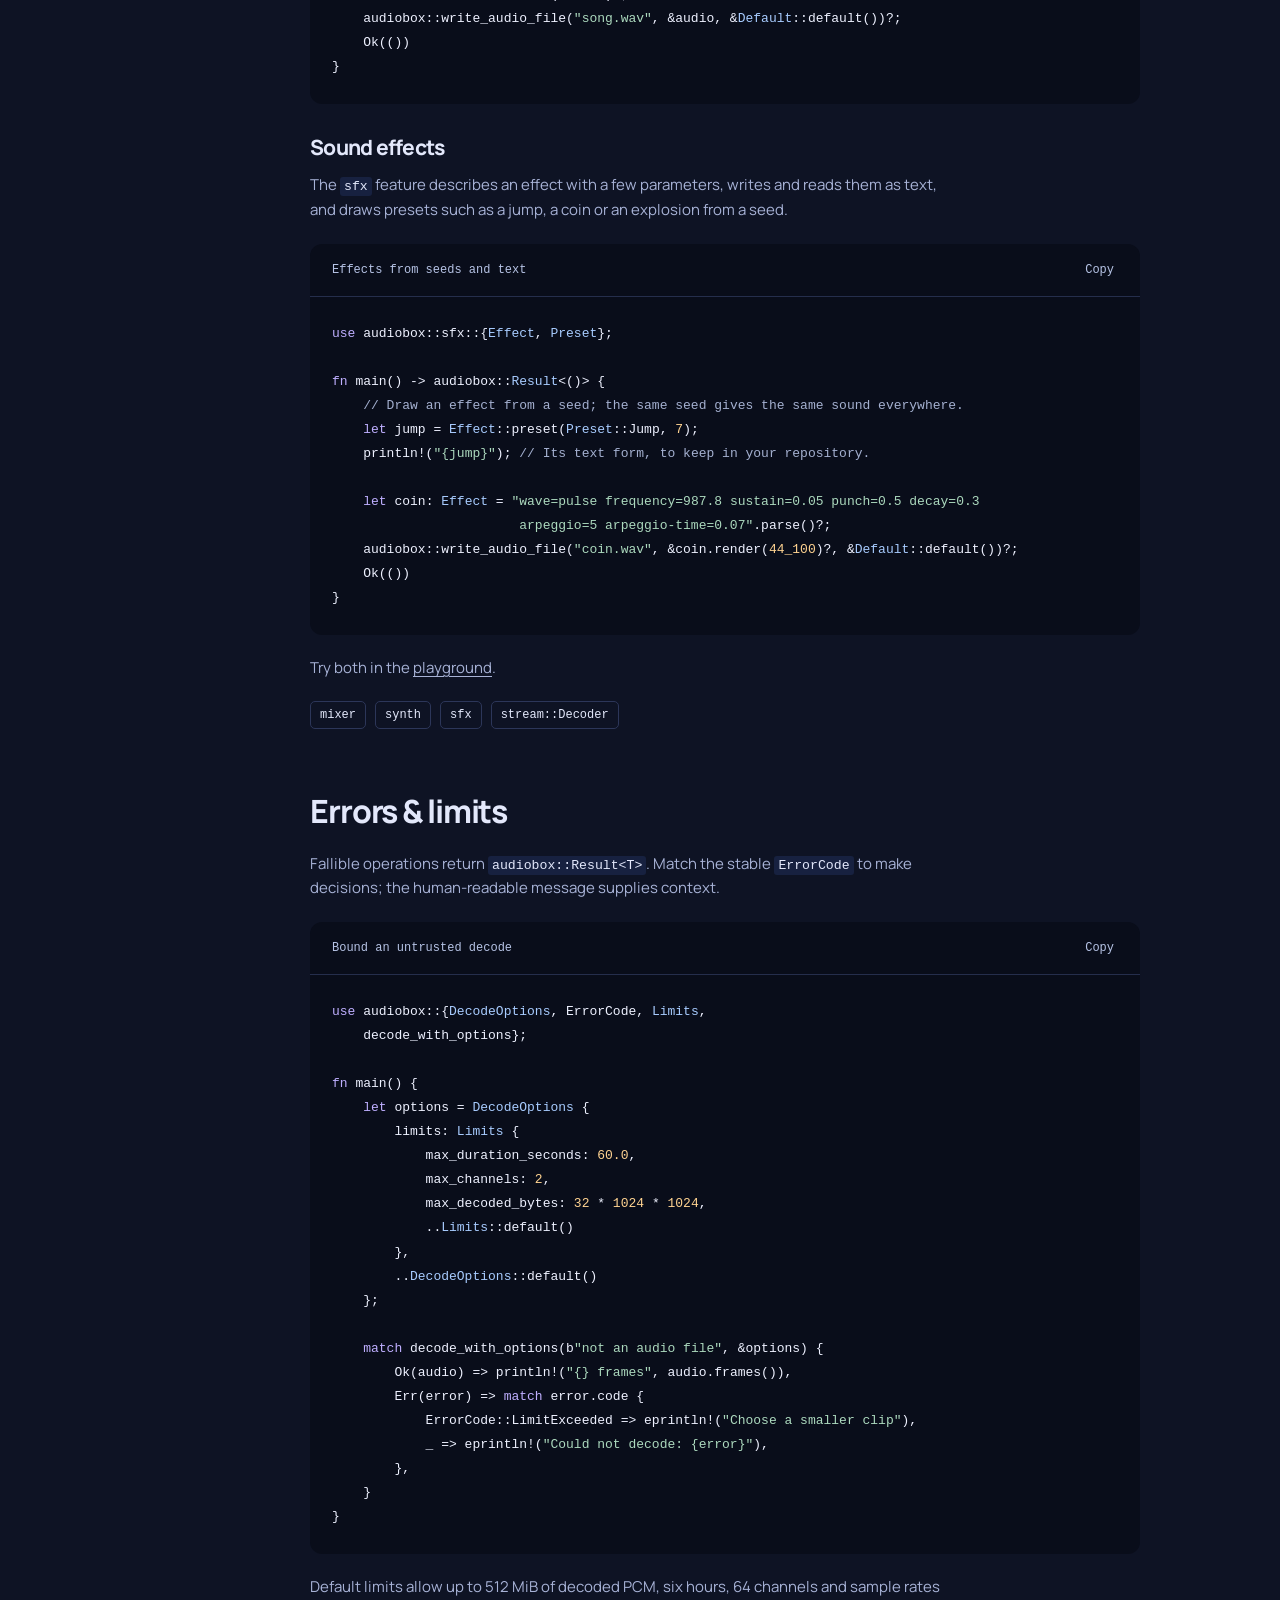
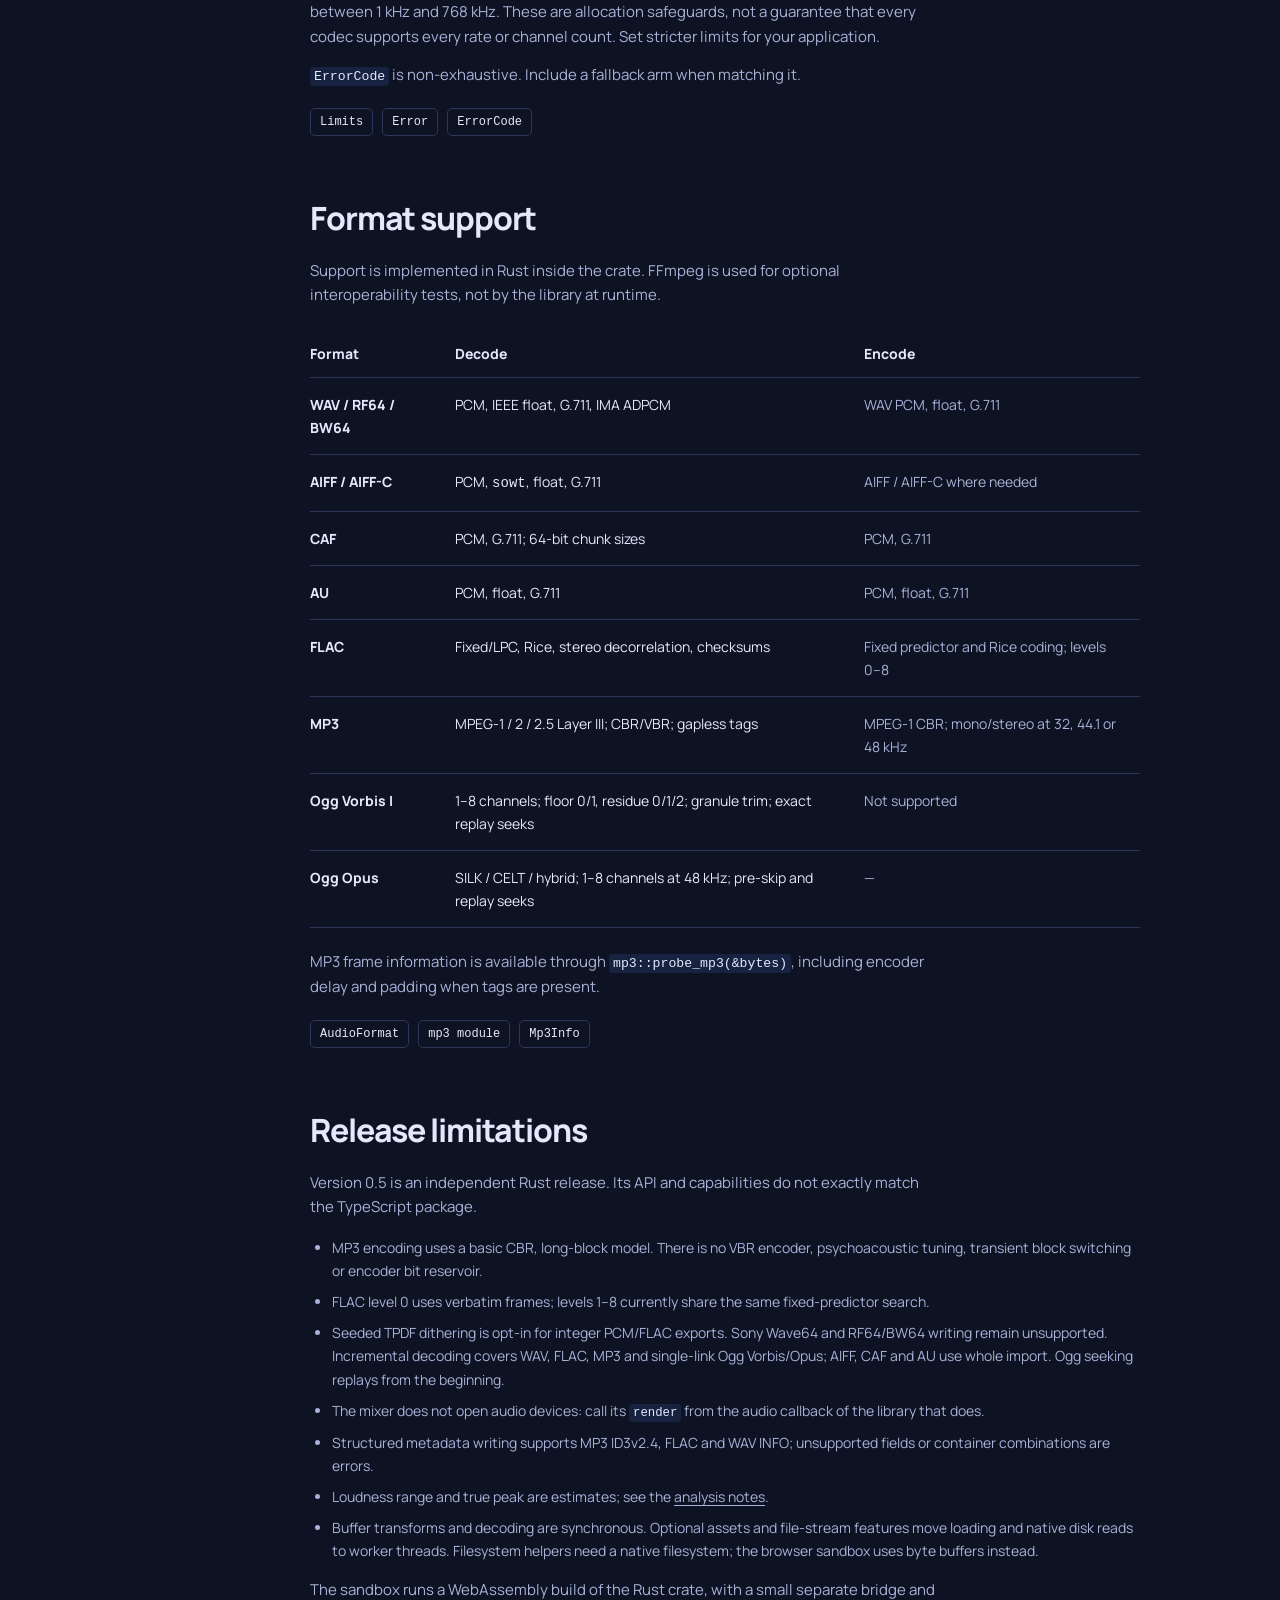
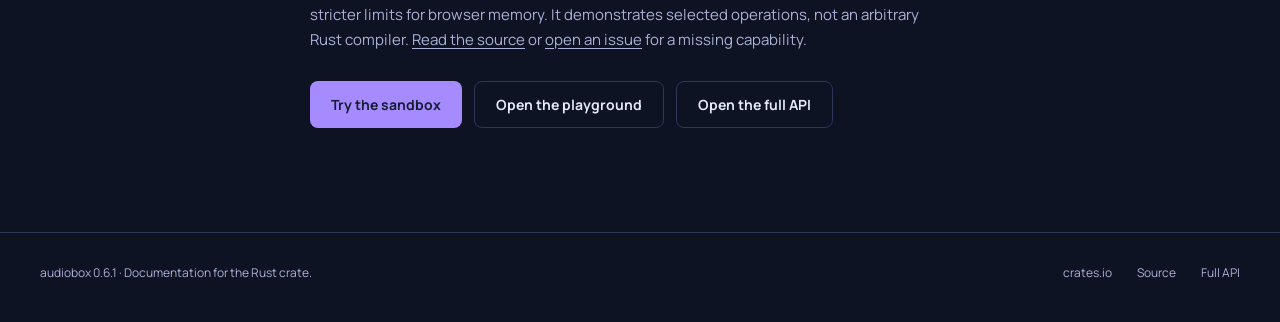
==== commit eacd4685: "Merge 585a018f427309295026e06890980e8d43737bee into cfda0850ae40b306309c05f445dbd3dee1ebea80" ====
--- a/site/docs/index.html
+++ b/site/docs/index.html
@@ -214,5 +214,5 @@
 }</code></pre></div><p>Default limits allow up to 512 MiB of decoded PCM, six hours, 64 channels and sample rates between 1 kHz and 768 kHz. These are allocation safeguards, not a guarantee that every codec supports every rate or channel count. Set stricter limits for your application.</p><p><code>ErrorCode</code> is non-exhaustive. Include a fallback arm when matching it.</p><div class="method-links"><a href="../api/audiobox/struct.Limits.html">Limits</a><a href="../api/audiobox/struct.Error.html">Error</a><a href="../api/audiobox/enum.ErrorCode.html">ErrorCode</a></div></section>
 <section class="docs-section" id="formats"><h2>Format support</h2><p>Support is implemented in Rust inside the crate. FFmpeg is used for optional interoperability tests, not by the library at runtime.</p><div class="table-scroll" tabindex="0" role="region" aria-label="Scrollable format support table"><table><thead><tr><th>Format</th><th>Decode</th><th>Encode</th></tr></thead><tbody><tr><td>WAV / RF64 / BW64</td><td>PCM, IEEE float, G.711, IMA ADPCM</td><td>WAV PCM, float, G.711</td></tr><tr><td>AIFF / AIFF-C</td><td>PCM, <code>sowt</code>, float, G.711</td><td>AIFF / AIFF-C where needed</td></tr><tr><td>CAF</td><td>PCM, G.711; 64-bit chunk sizes</td><td>PCM, G.711</td></tr><tr><td>AU</td><td>PCM, float, G.711</td><td>PCM, float, G.711</td></tr><tr><td>FLAC</td><td>Fixed/LPC, Rice, stereo decorrelation, checksums</td><td>Fixed predictor and Rice coding; levels 0–8</td></tr><tr><td>MP3</td><td>MPEG-1 / 2 / 2.5 Layer III; CBR/VBR; gapless tags</td><td>MPEG-1 CBR; mono/stereo at 32, 44.1 or 48 kHz</td></tr><tr><td>Ogg Vorbis I</td><td>1–8 channels; floor 0/1, residue 0/1/2; granule trim; exact replay seeks</td><td>Not supported</td></tr><tr><td>Ogg Opus</td><td>SILK / CELT / hybrid; 1–8 channels at 48 kHz; pre-skip and replay seeks</td><td>—</td></tr></tbody></table></div><p class="table-hint">Scroll horizontally to see all format columns.</p><p>MP3 frame information is available through <code>mp3::probe_mp3(&amp;bytes)</code>, including encoder delay and padding when tags are present.</p><div class="method-links"><a href="../api/audiobox/enum.AudioFormat.html">AudioFormat</a><a href="../api/audiobox/mp3/index.html">mp3 module</a><a href="../api/audiobox/mp3/struct.Mp3Info.html">Mp3Info</a></div></section>
 <section class="docs-section" id="limitations"><h2>Release limitations</h2><p>Version 0.5 is an independent Rust release. Its API and capabilities do not exactly match the TypeScript package.</p><ul><li>MP3 encoding uses a basic CBR, long-block model. There is no VBR encoder, psychoacoustic tuning, transient block switching or encoder bit reservoir.</li><li>FLAC level 0 uses verbatim frames; levels 1–8 currently share the same fixed-predictor search.</li><li>Seeded TPDF dithering is opt-in for integer PCM/FLAC exports. Sony Wave64 and RF64/BW64 writing remain unsupported. Incremental decoding covers WAV, FLAC, MP3 and single-link Ogg Vorbis/Opus; AIFF, CAF and AU use whole import. Ogg seeking replays from the beginning.</li><li>The mixer does not open audio devices: call its <code>render</code> from the audio callback of the library that does.</li><li>Structured metadata writing supports MP3 ID3v2.4, FLAC and WAV INFO; unsupported fields or container combinations are errors.</li><li>Loudness range and true peak are estimates; see the <a href="#analysis">analysis notes</a>.</li><li>Buffer transforms and decoding are synchronous. Optional assets and file-stream features move loading and native disk reads to worker threads. Filesystem helpers need a native filesystem; the browser sandbox uses byte buffers instead.</li></ul><p>The sandbox runs a WebAssembly build of the Rust crate, with a small separate bridge and stricter limits for browser memory. It demonstrates selected operations, not an arbitrary Rust compiler. <a href="https://github.com/jmsansan/audiobox-rs">Read the source</a> or <a href="https://github.com/jmsansan/audiobox-rs/issues">open an issue</a> for a missing capability.</p><div class="closing-actions" style="margin-top:28px"><a class="button accent" href="../sandbox.html">Try the sandbox</a><a class="button secondary" href="../playground.html">Open the playground</a><a class="button secondary" href="../api/audiobox/">Open the full API</a></div></section>
-</main></div><footer class="footer"><div class="wrap footer-row"><span>audiobox 0.6.0 · Documentation for the Rust crate.</span><div class="footer-links"><a href="https://crates.io/crates/audiobox">crates.io</a><a href="https://github.com/jmsansan/audiobox-rs">Source</a><a href="../api/audiobox/">Full API</a></div></div></footer><div class="notice" role="status" aria-live="polite" id="notice"></div>
+</main></div><footer class="footer"><div class="wrap footer-row"><span>audiobox 0.6.1 · Documentation for the Rust crate.</span><div class="footer-links"><a href="https://crates.io/crates/audiobox">crates.io</a><a href="https://github.com/jmsansan/audiobox-rs">Source</a><a href="../api/audiobox/">Full API</a></div></div></footer><div class="notice" role="status" aria-live="polite" id="notice"></div>
 </body></html>
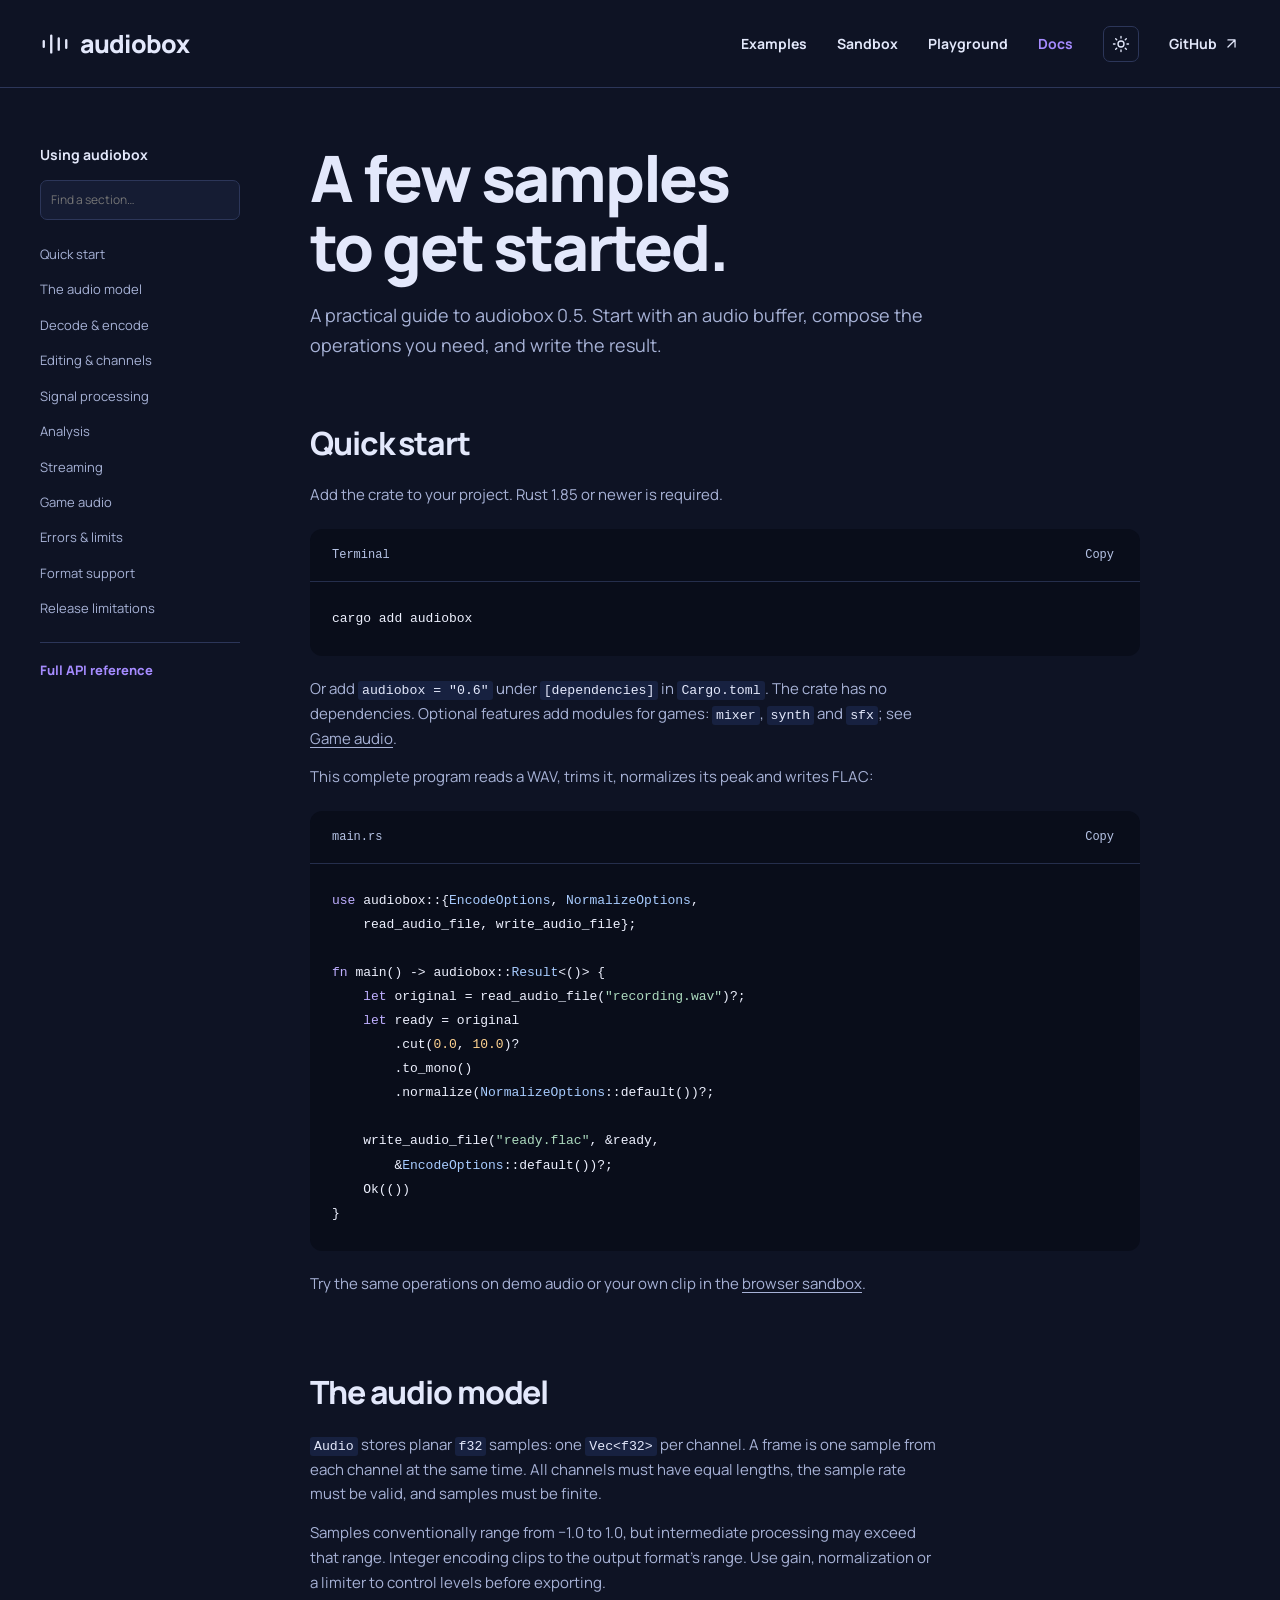
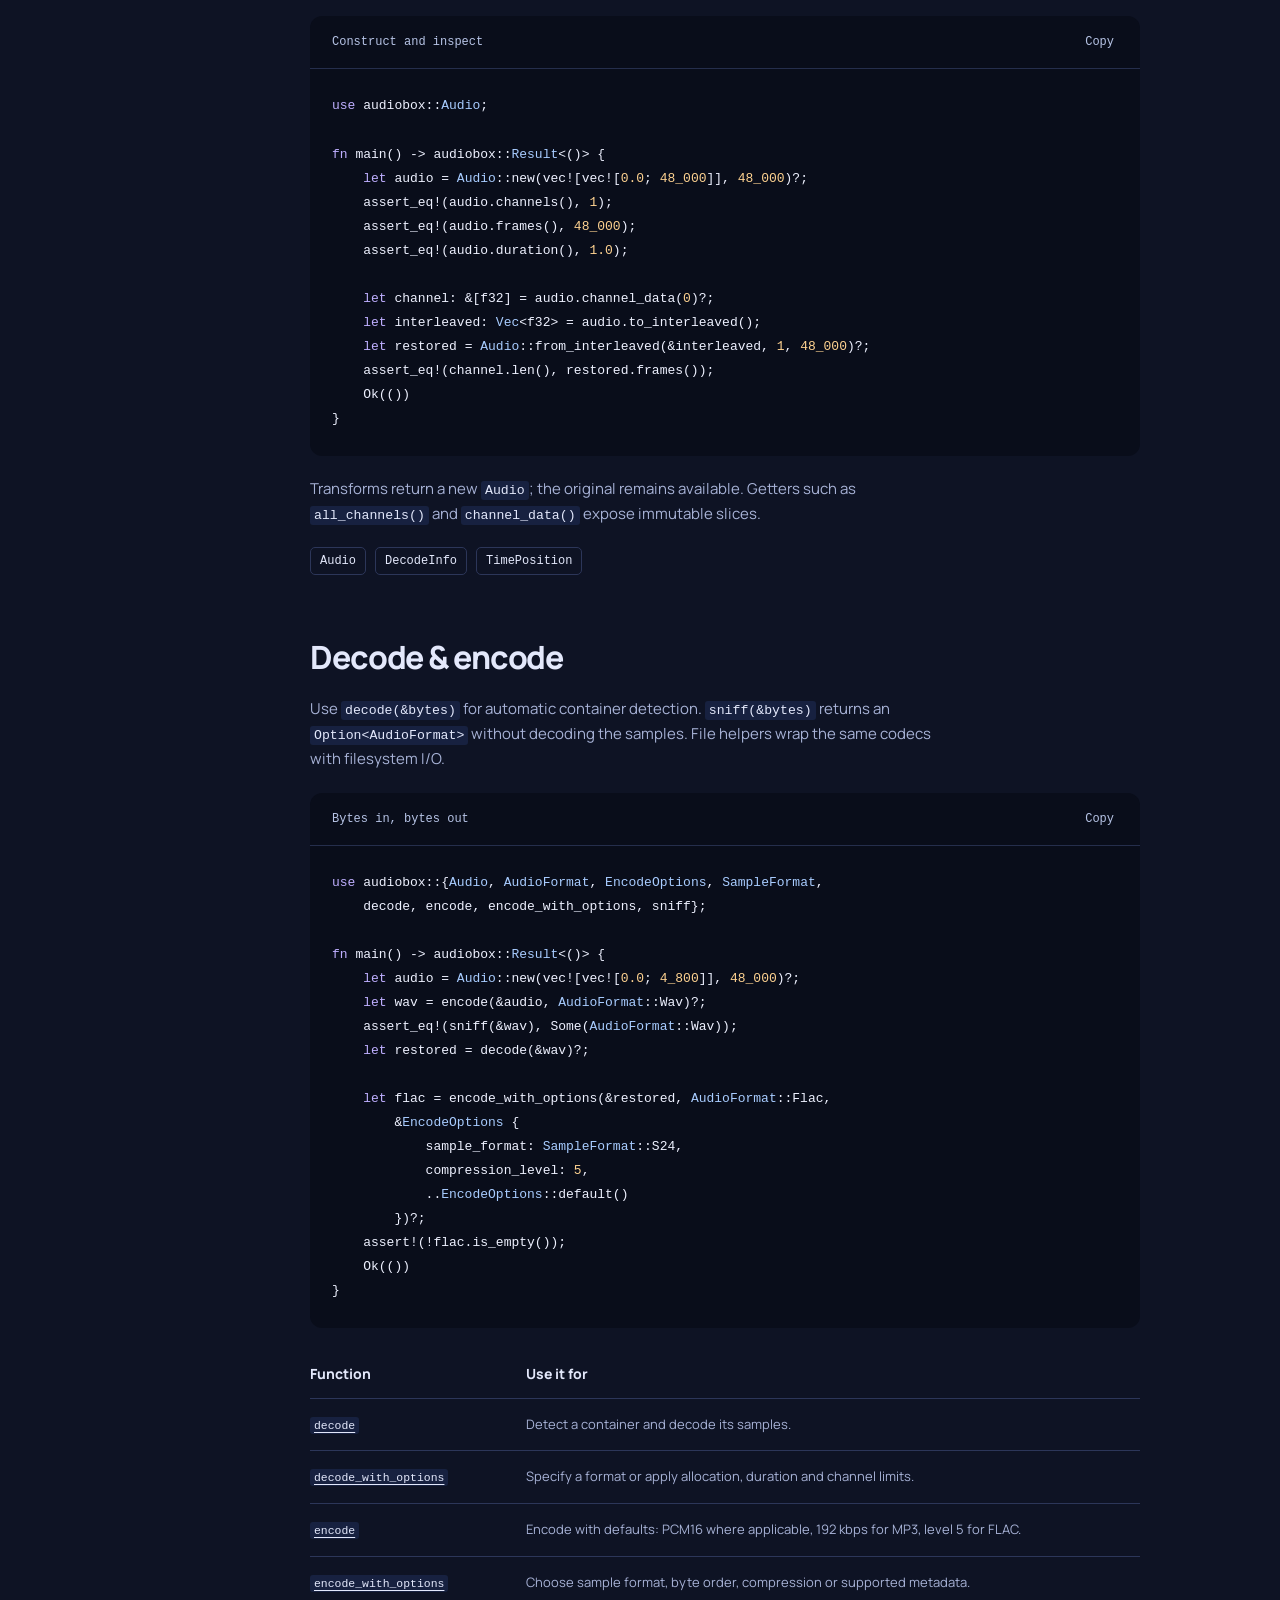
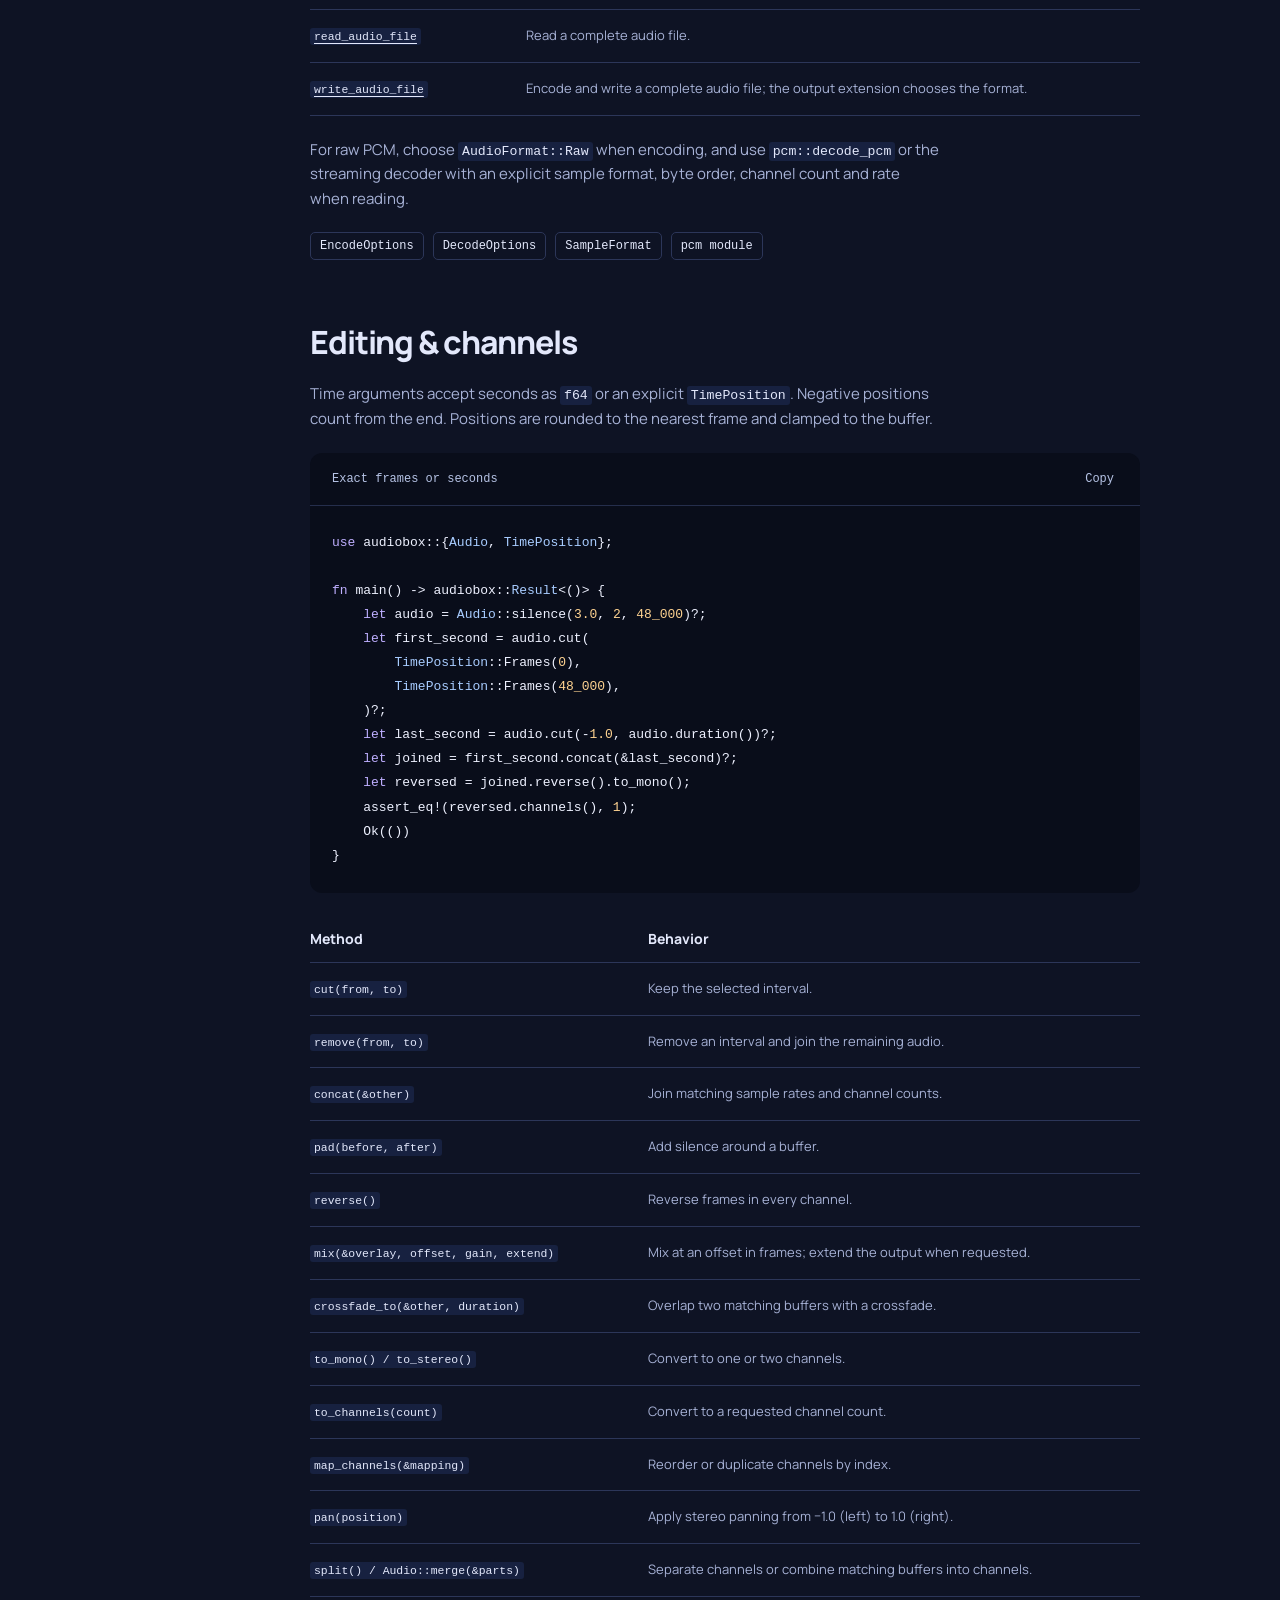
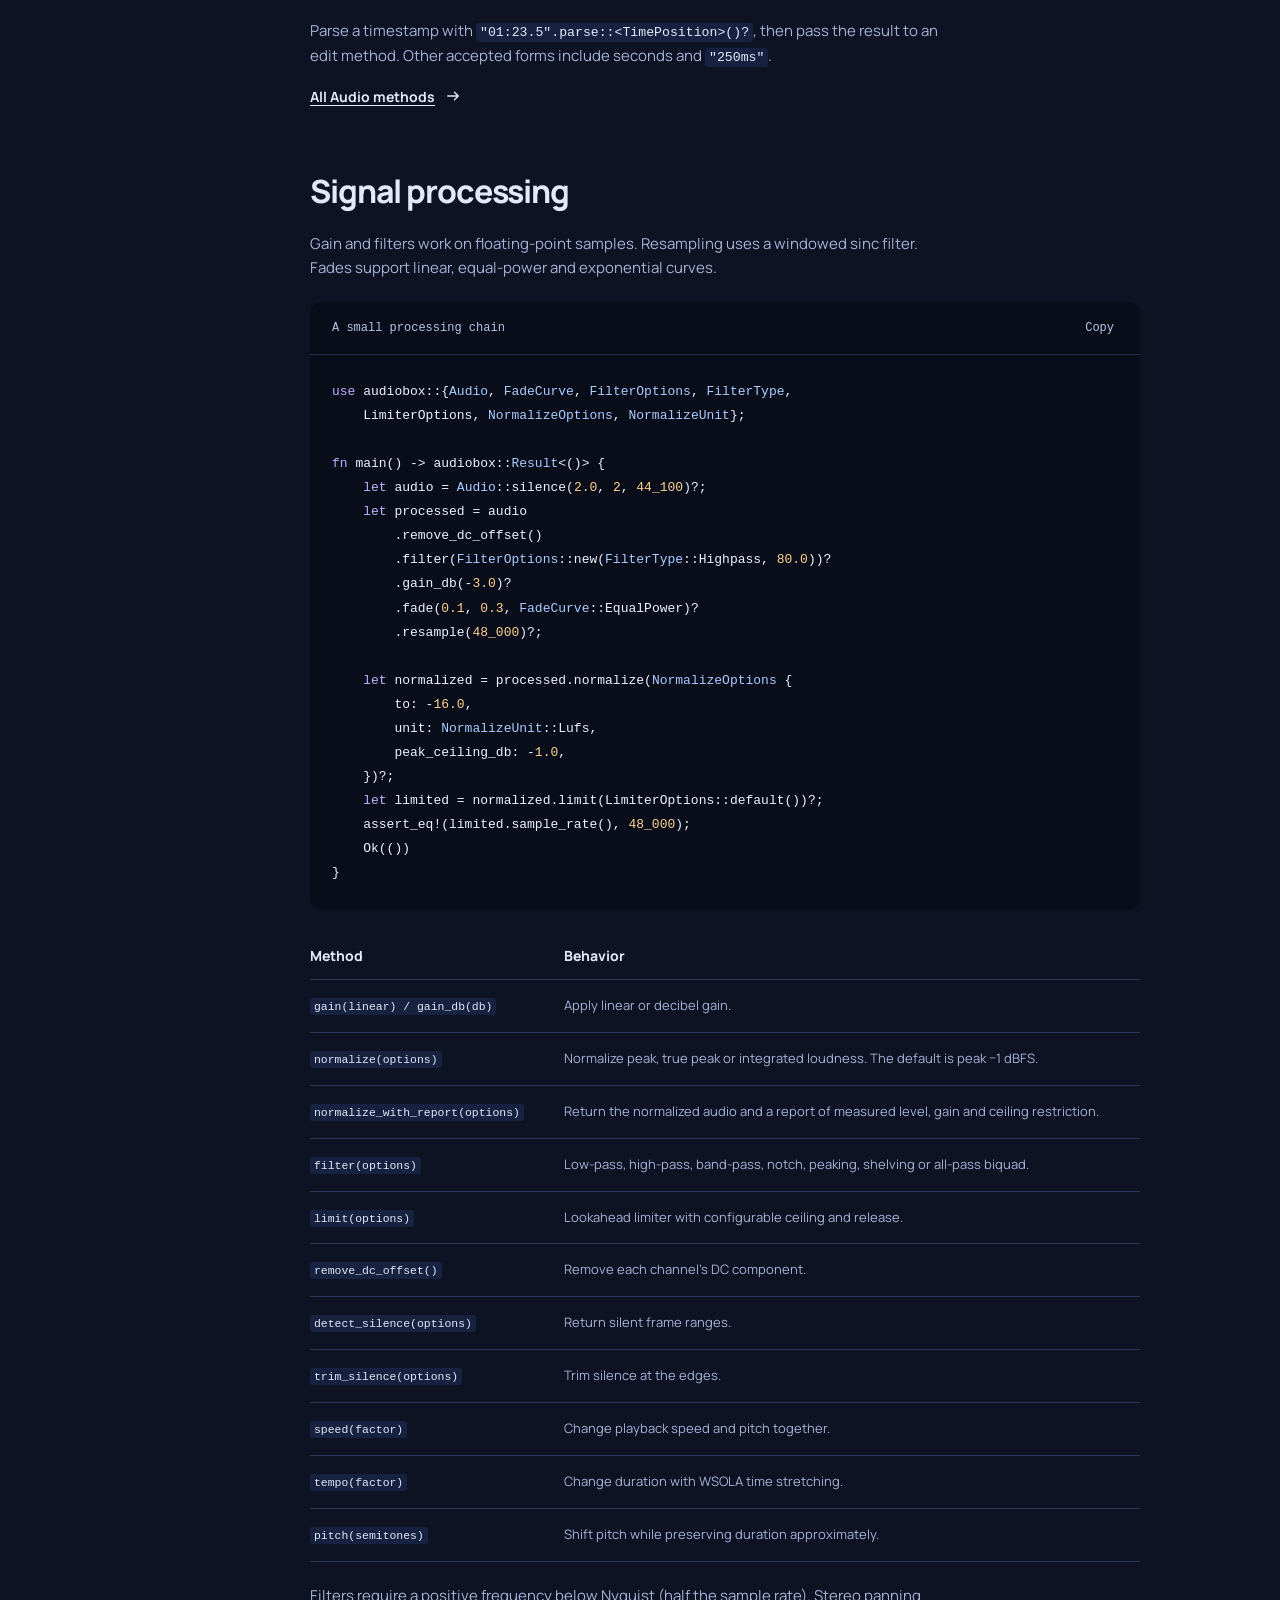
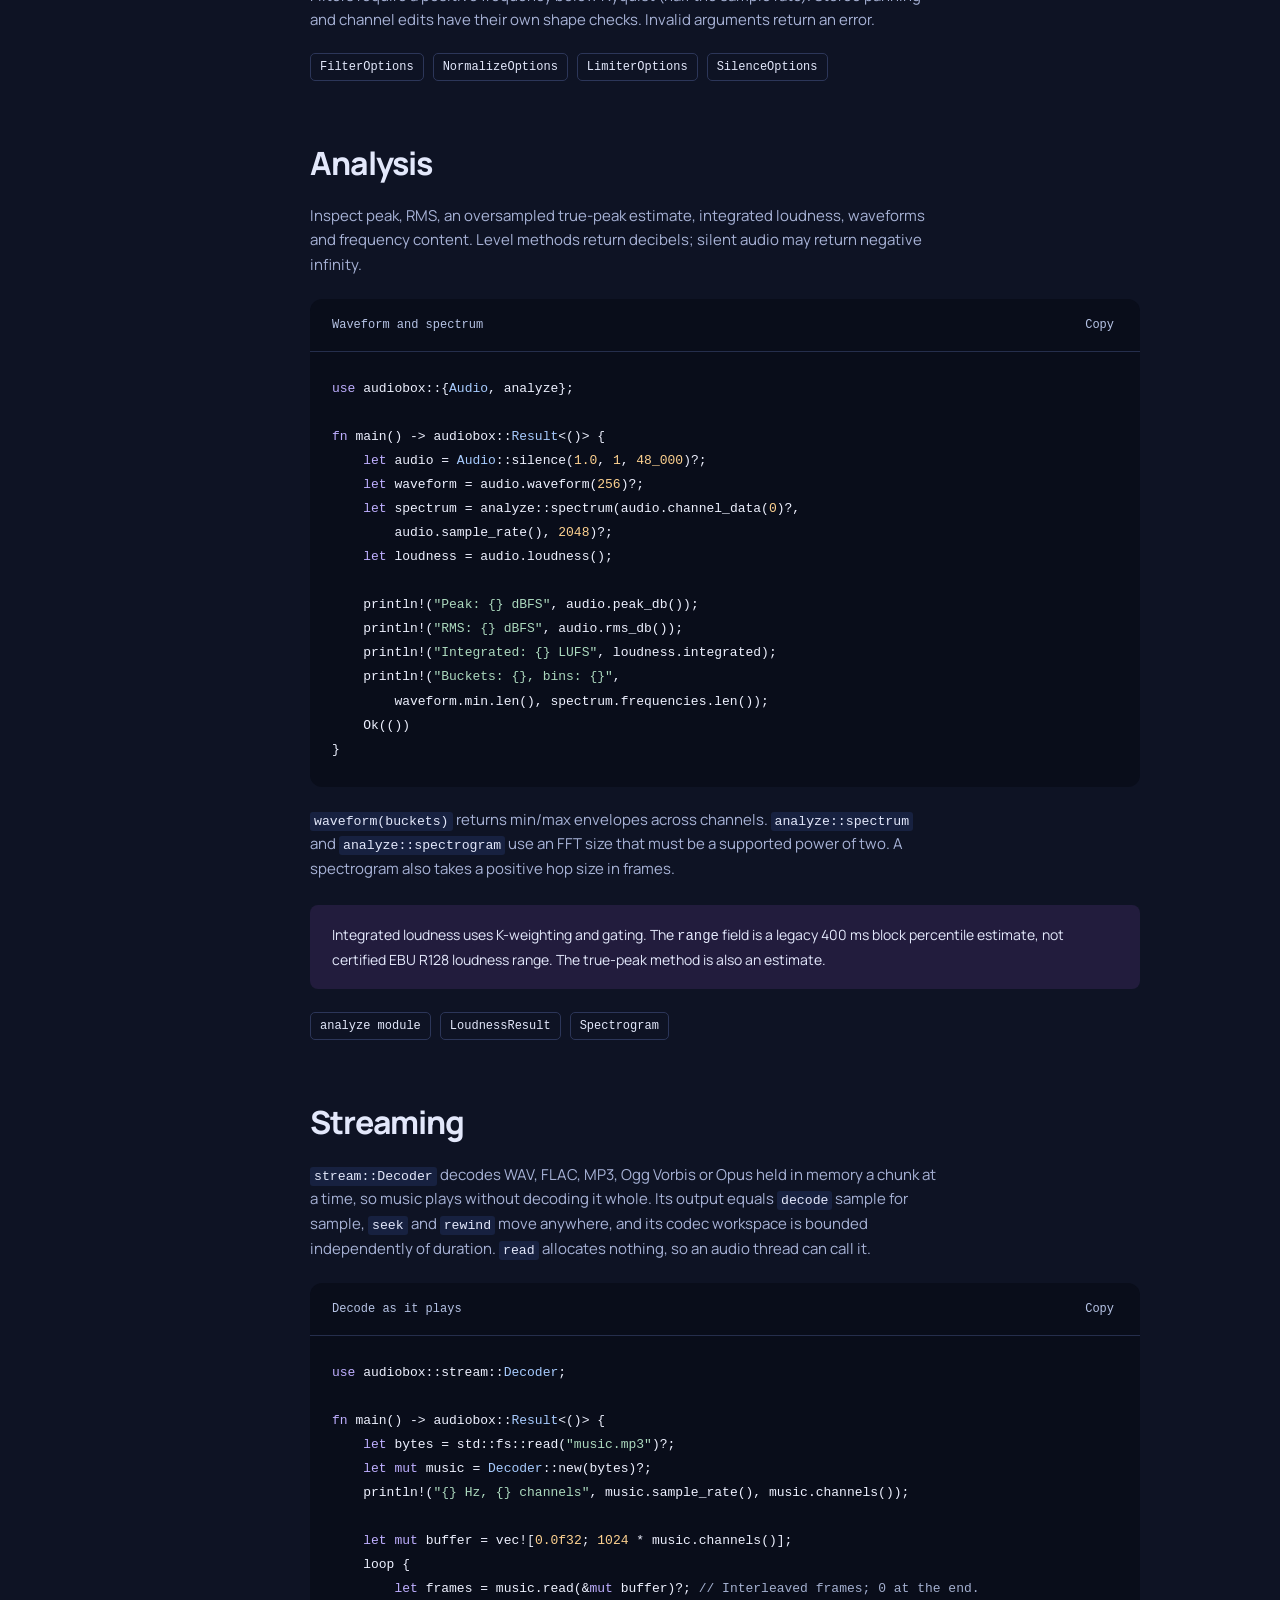
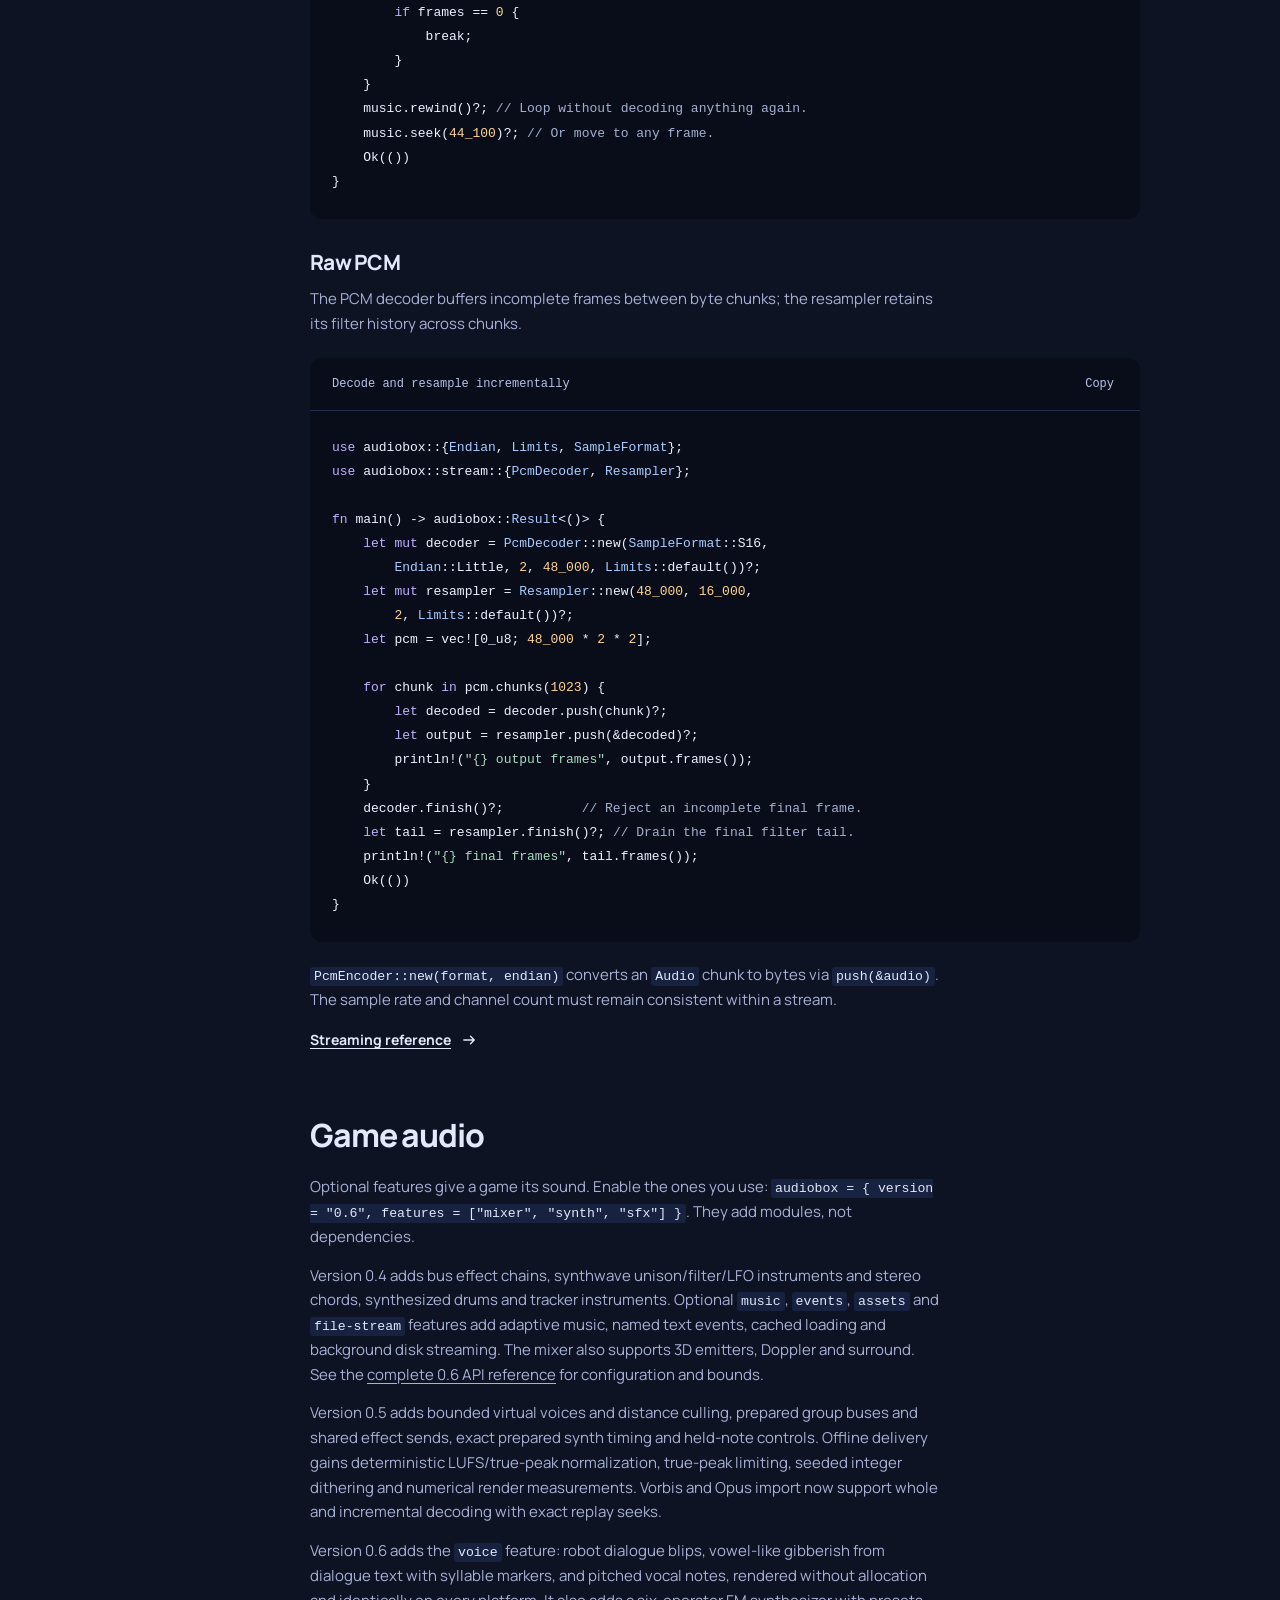
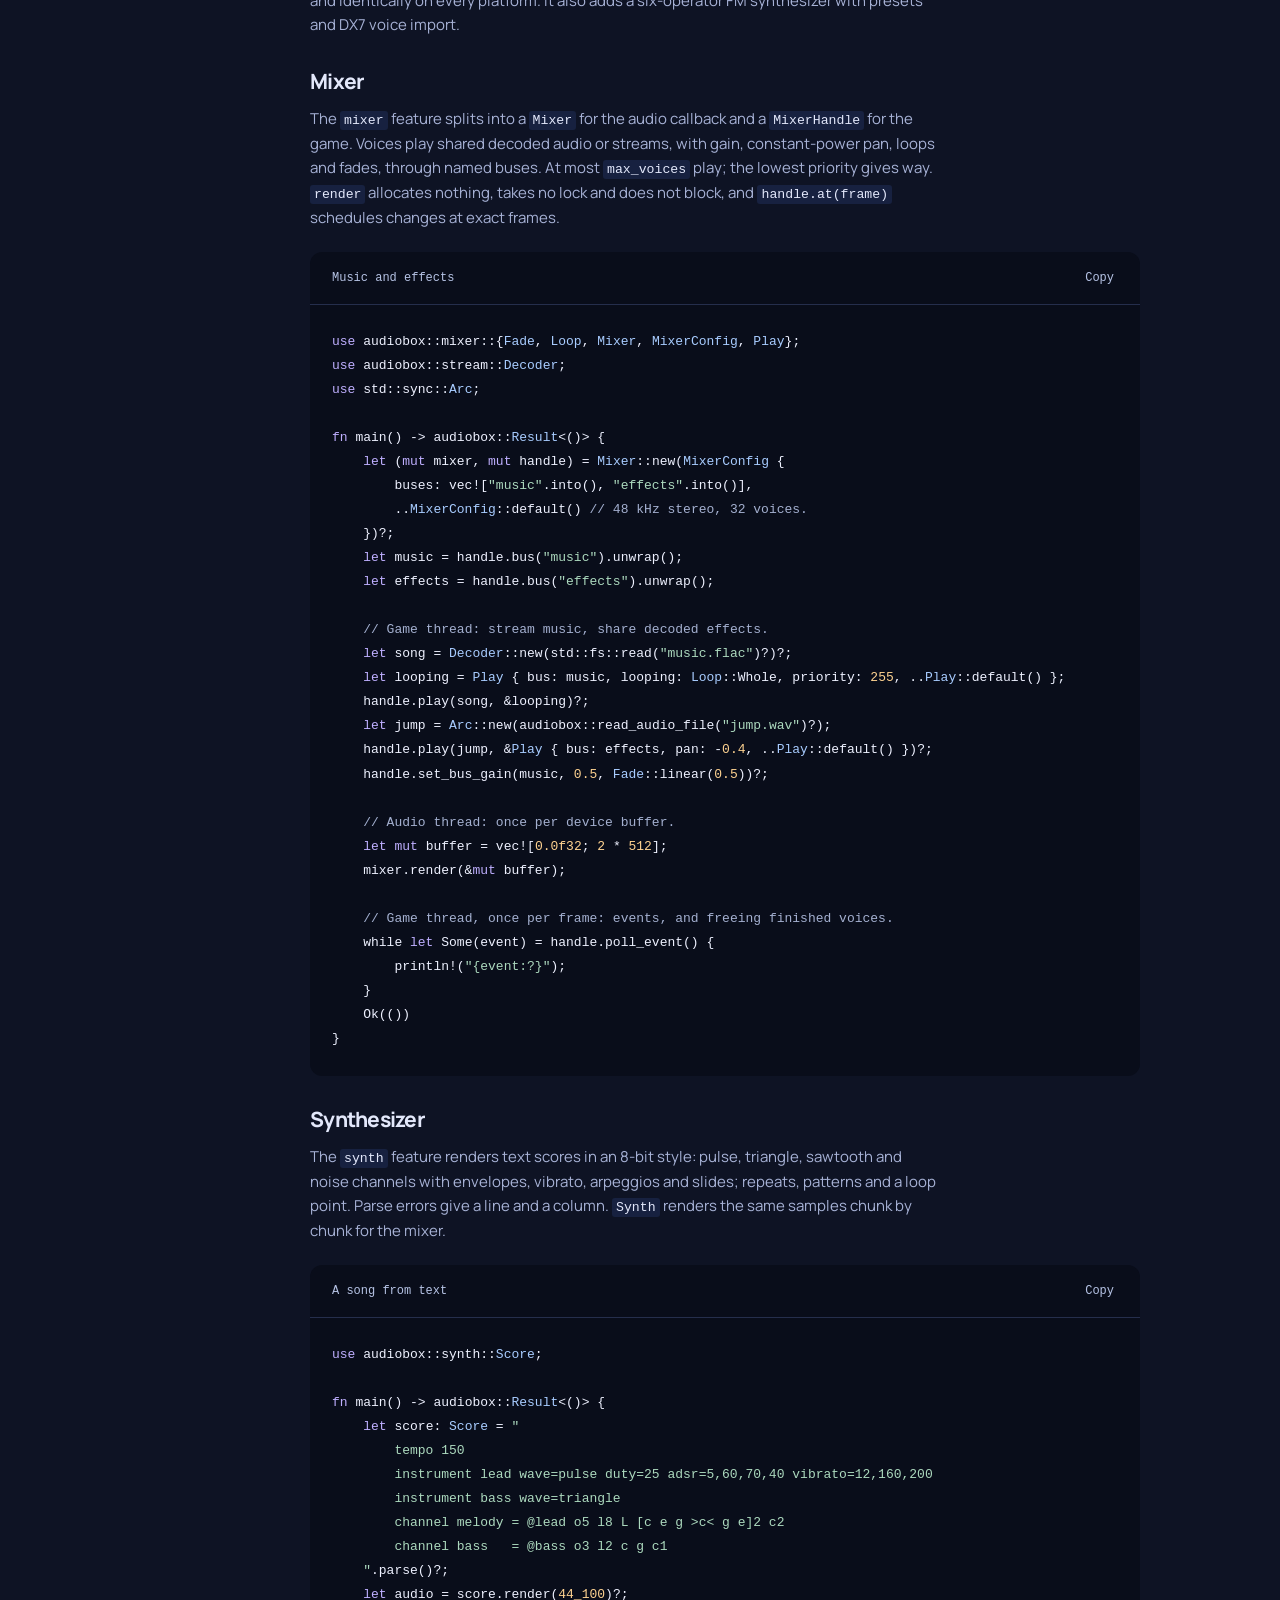
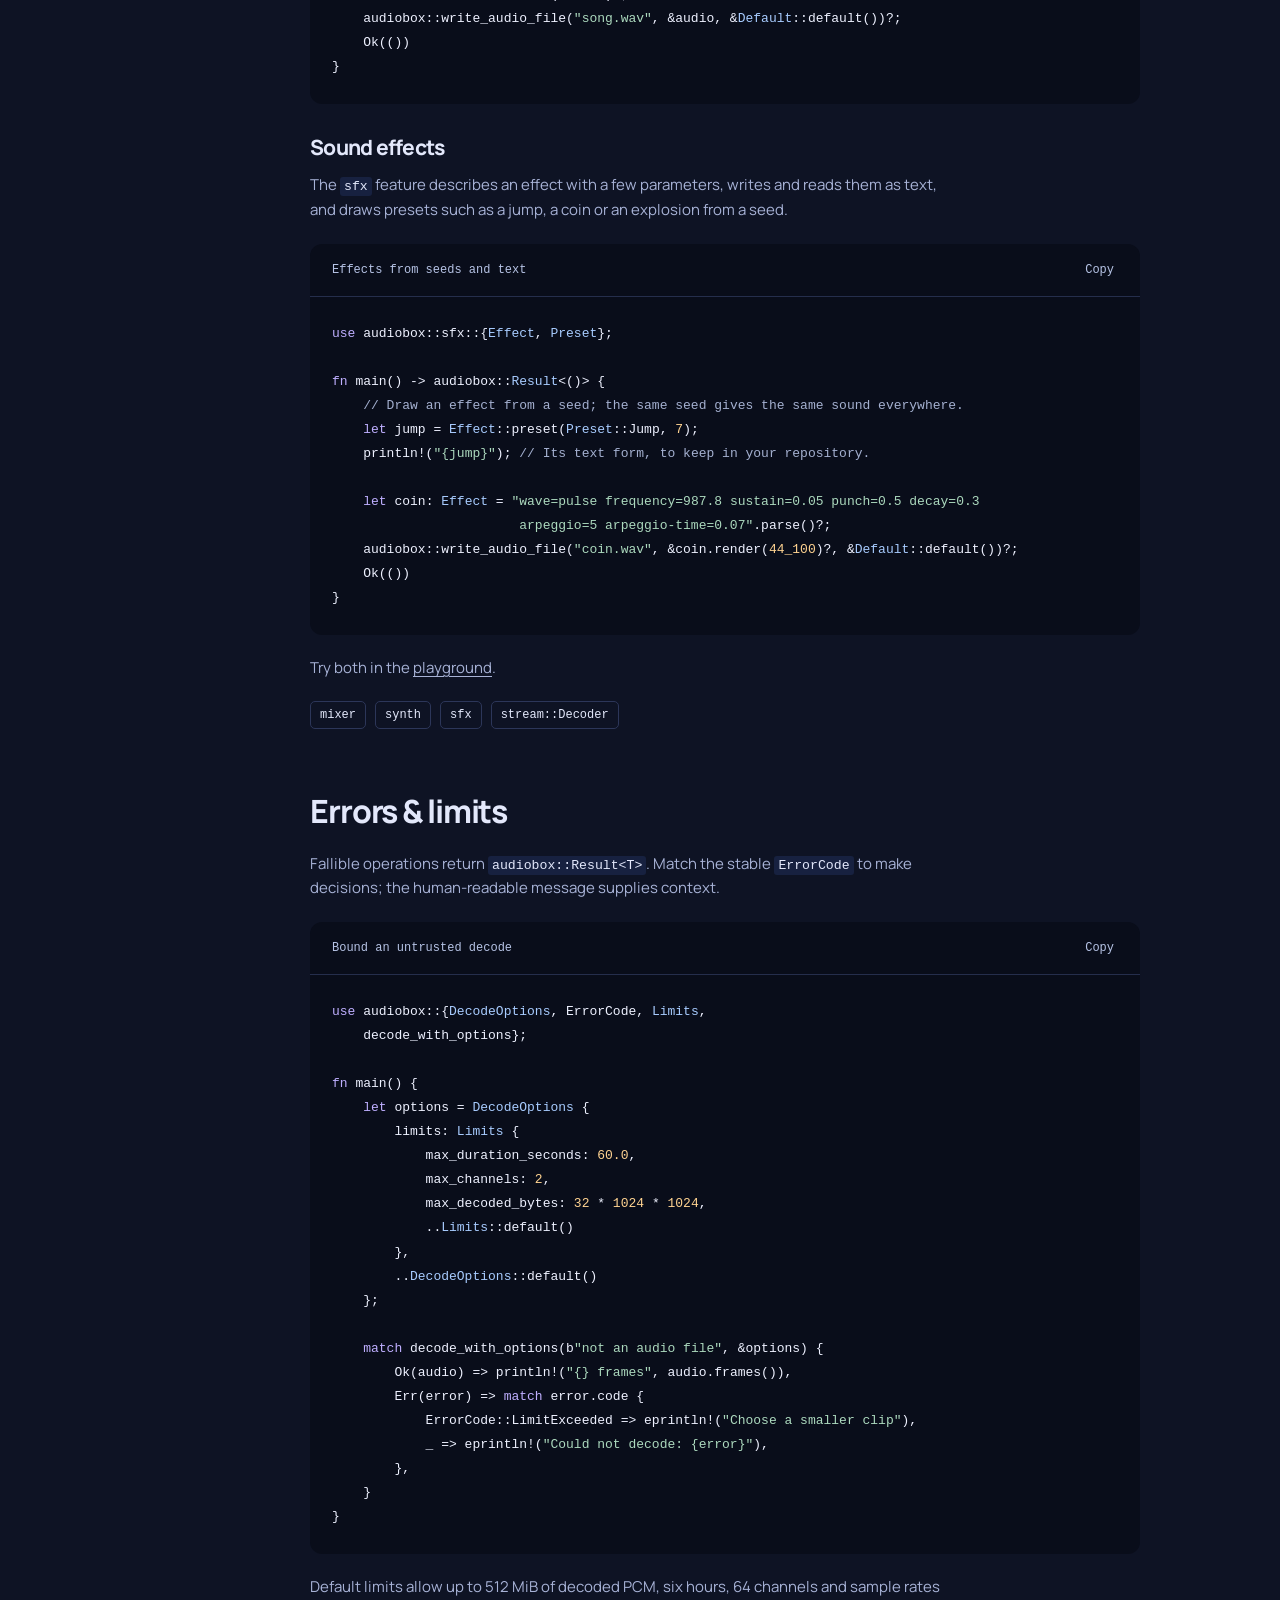
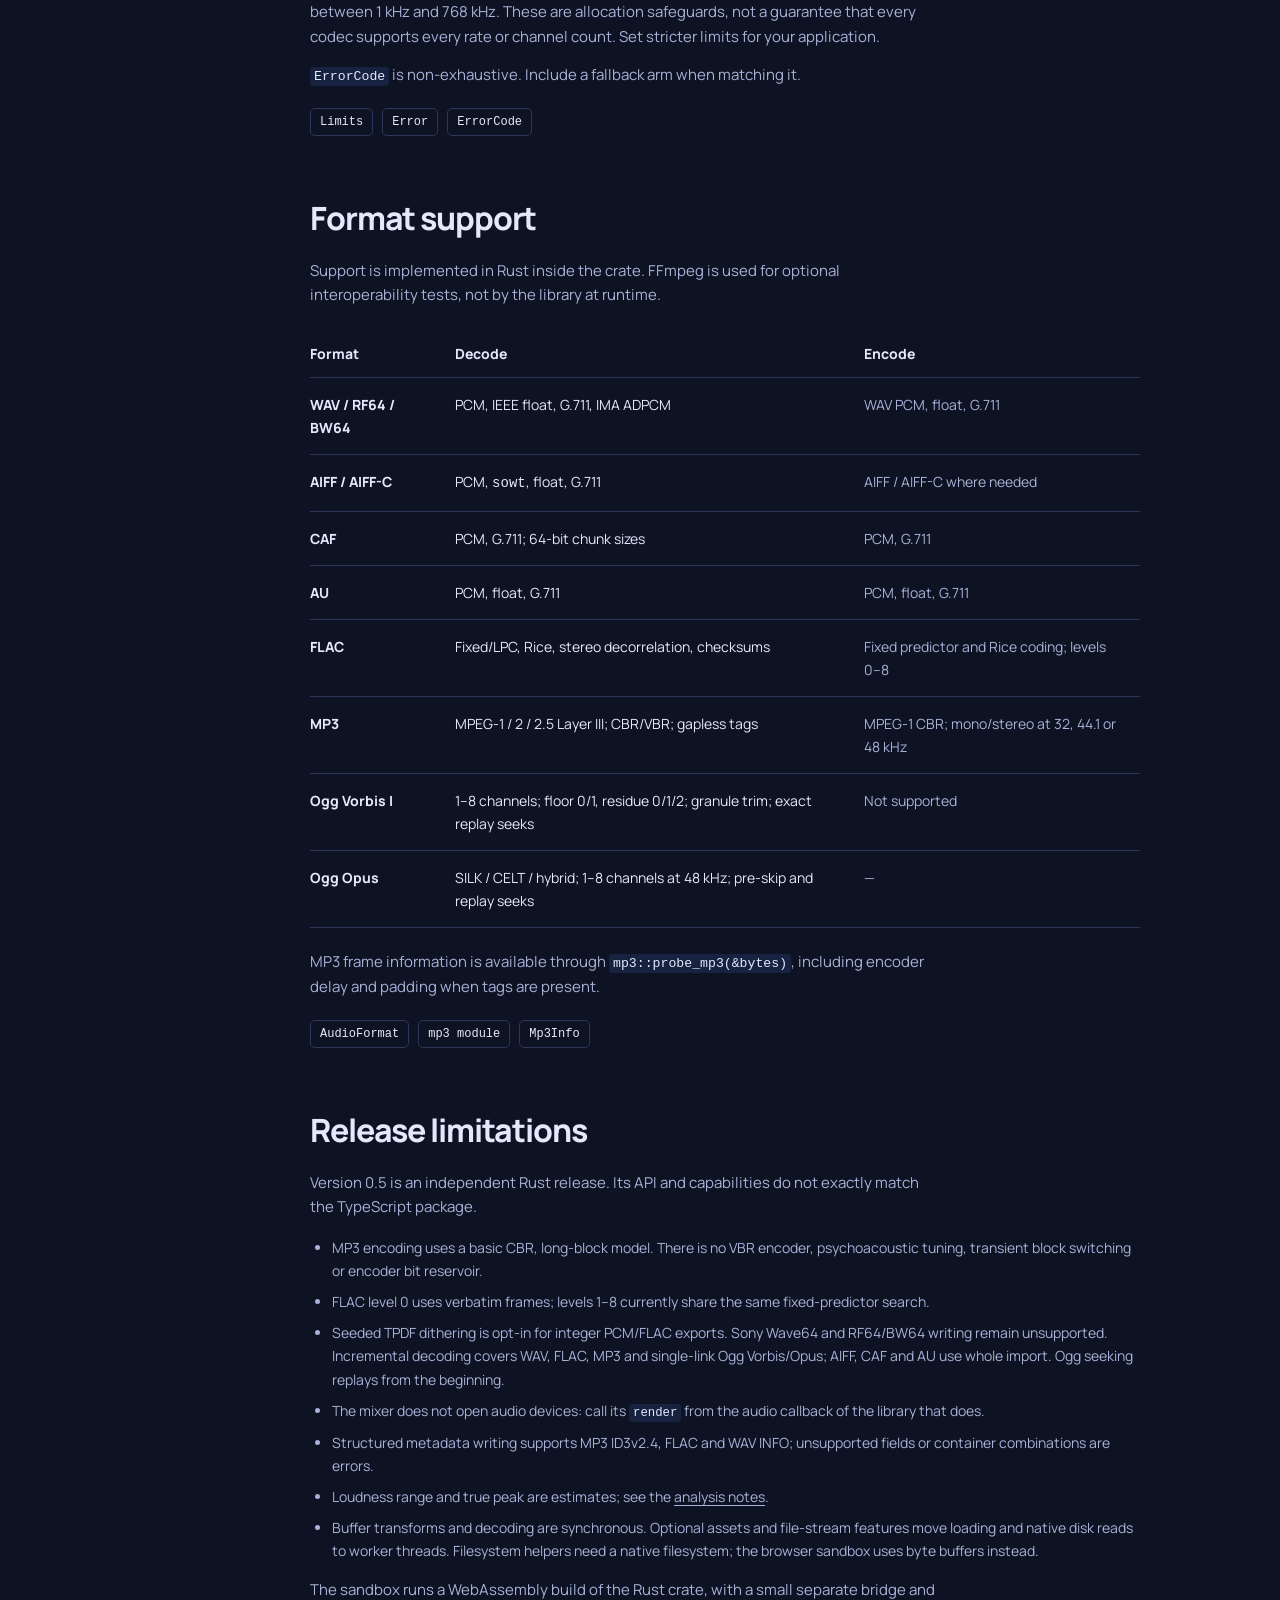
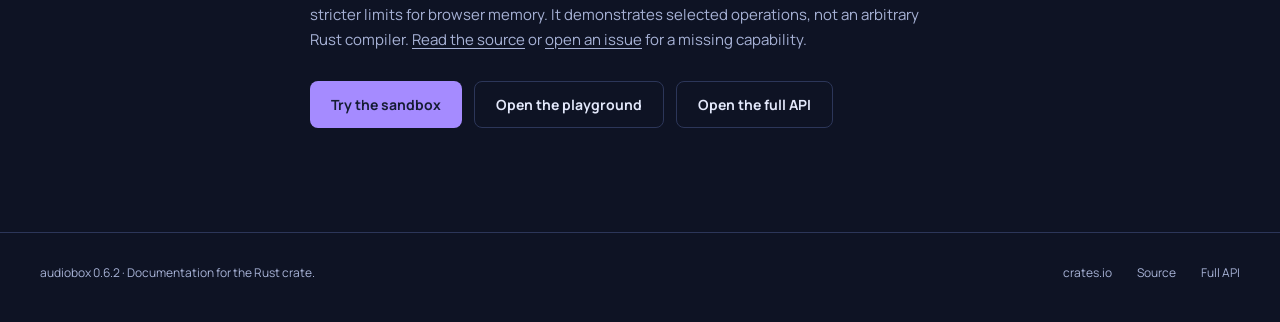
==== commit a616fe8c: "Quiet the hiss of procedural voices (0.6.2) The owner heard a "ts" and puffs of air in the 0.6.0 voi" ====
--- a/site/docs/index.html
+++ b/site/docs/index.html
@@ -214,5 +214,5 @@
 }</code></pre></div><p>Default limits allow up to 512 MiB of decoded PCM, six hours, 64 channels and sample rates between 1 kHz and 768 kHz. These are allocation safeguards, not a guarantee that every codec supports every rate or channel count. Set stricter limits for your application.</p><p><code>ErrorCode</code> is non-exhaustive. Include a fallback arm when matching it.</p><div class="method-links"><a href="../api/audiobox/struct.Limits.html">Limits</a><a href="../api/audiobox/struct.Error.html">Error</a><a href="../api/audiobox/enum.ErrorCode.html">ErrorCode</a></div></section>
 <section class="docs-section" id="formats"><h2>Format support</h2><p>Support is implemented in Rust inside the crate. FFmpeg is used for optional interoperability tests, not by the library at runtime.</p><div class="table-scroll" tabindex="0" role="region" aria-label="Scrollable format support table"><table><thead><tr><th>Format</th><th>Decode</th><th>Encode</th></tr></thead><tbody><tr><td>WAV / RF64 / BW64</td><td>PCM, IEEE float, G.711, IMA ADPCM</td><td>WAV PCM, float, G.711</td></tr><tr><td>AIFF / AIFF-C</td><td>PCM, <code>sowt</code>, float, G.711</td><td>AIFF / AIFF-C where needed</td></tr><tr><td>CAF</td><td>PCM, G.711; 64-bit chunk sizes</td><td>PCM, G.711</td></tr><tr><td>AU</td><td>PCM, float, G.711</td><td>PCM, float, G.711</td></tr><tr><td>FLAC</td><td>Fixed/LPC, Rice, stereo decorrelation, checksums</td><td>Fixed predictor and Rice coding; levels 0–8</td></tr><tr><td>MP3</td><td>MPEG-1 / 2 / 2.5 Layer III; CBR/VBR; gapless tags</td><td>MPEG-1 CBR; mono/stereo at 32, 44.1 or 48 kHz</td></tr><tr><td>Ogg Vorbis I</td><td>1–8 channels; floor 0/1, residue 0/1/2; granule trim; exact replay seeks</td><td>Not supported</td></tr><tr><td>Ogg Opus</td><td>SILK / CELT / hybrid; 1–8 channels at 48 kHz; pre-skip and replay seeks</td><td>—</td></tr></tbody></table></div><p class="table-hint">Scroll horizontally to see all format columns.</p><p>MP3 frame information is available through <code>mp3::probe_mp3(&amp;bytes)</code>, including encoder delay and padding when tags are present.</p><div class="method-links"><a href="../api/audiobox/enum.AudioFormat.html">AudioFormat</a><a href="../api/audiobox/mp3/index.html">mp3 module</a><a href="../api/audiobox/mp3/struct.Mp3Info.html">Mp3Info</a></div></section>
 <section class="docs-section" id="limitations"><h2>Release limitations</h2><p>Version 0.5 is an independent Rust release. Its API and capabilities do not exactly match the TypeScript package.</p><ul><li>MP3 encoding uses a basic CBR, long-block model. There is no VBR encoder, psychoacoustic tuning, transient block switching or encoder bit reservoir.</li><li>FLAC level 0 uses verbatim frames; levels 1–8 currently share the same fixed-predictor search.</li><li>Seeded TPDF dithering is opt-in for integer PCM/FLAC exports. Sony Wave64 and RF64/BW64 writing remain unsupported. Incremental decoding covers WAV, FLAC, MP3 and single-link Ogg Vorbis/Opus; AIFF, CAF and AU use whole import. Ogg seeking replays from the beginning.</li><li>The mixer does not open audio devices: call its <code>render</code> from the audio callback of the library that does.</li><li>Structured metadata writing supports MP3 ID3v2.4, FLAC and WAV INFO; unsupported fields or container combinations are errors.</li><li>Loudness range and true peak are estimates; see the <a href="#analysis">analysis notes</a>.</li><li>Buffer transforms and decoding are synchronous. Optional assets and file-stream features move loading and native disk reads to worker threads. Filesystem helpers need a native filesystem; the browser sandbox uses byte buffers instead.</li></ul><p>The sandbox runs a WebAssembly build of the Rust crate, with a small separate bridge and stricter limits for browser memory. It demonstrates selected operations, not an arbitrary Rust compiler. <a href="https://github.com/jmsansan/audiobox-rs">Read the source</a> or <a href="https://github.com/jmsansan/audiobox-rs/issues">open an issue</a> for a missing capability.</p><div class="closing-actions" style="margin-top:28px"><a class="button accent" href="../sandbox.html">Try the sandbox</a><a class="button secondary" href="../playground.html">Open the playground</a><a class="button secondary" href="../api/audiobox/">Open the full API</a></div></section>
-</main></div><footer class="footer"><div class="wrap footer-row"><span>audiobox 0.6.1 · Documentation for the Rust crate.</span><div class="footer-links"><a href="https://crates.io/crates/audiobox">crates.io</a><a href="https://github.com/jmsansan/audiobox-rs">Source</a><a href="../api/audiobox/">Full API</a></div></div></footer><div class="notice" role="status" aria-live="polite" id="notice"></div>
+</main></div><footer class="footer"><div class="wrap footer-row"><span>audiobox 0.6.2 · Documentation for the Rust crate.</span><div class="footer-links"><a href="https://crates.io/crates/audiobox">crates.io</a><a href="https://github.com/jmsansan/audiobox-rs">Source</a><a href="../api/audiobox/">Full API</a></div></div></footer><div class="notice" role="status" aria-live="polite" id="notice"></div>
 </body></html>
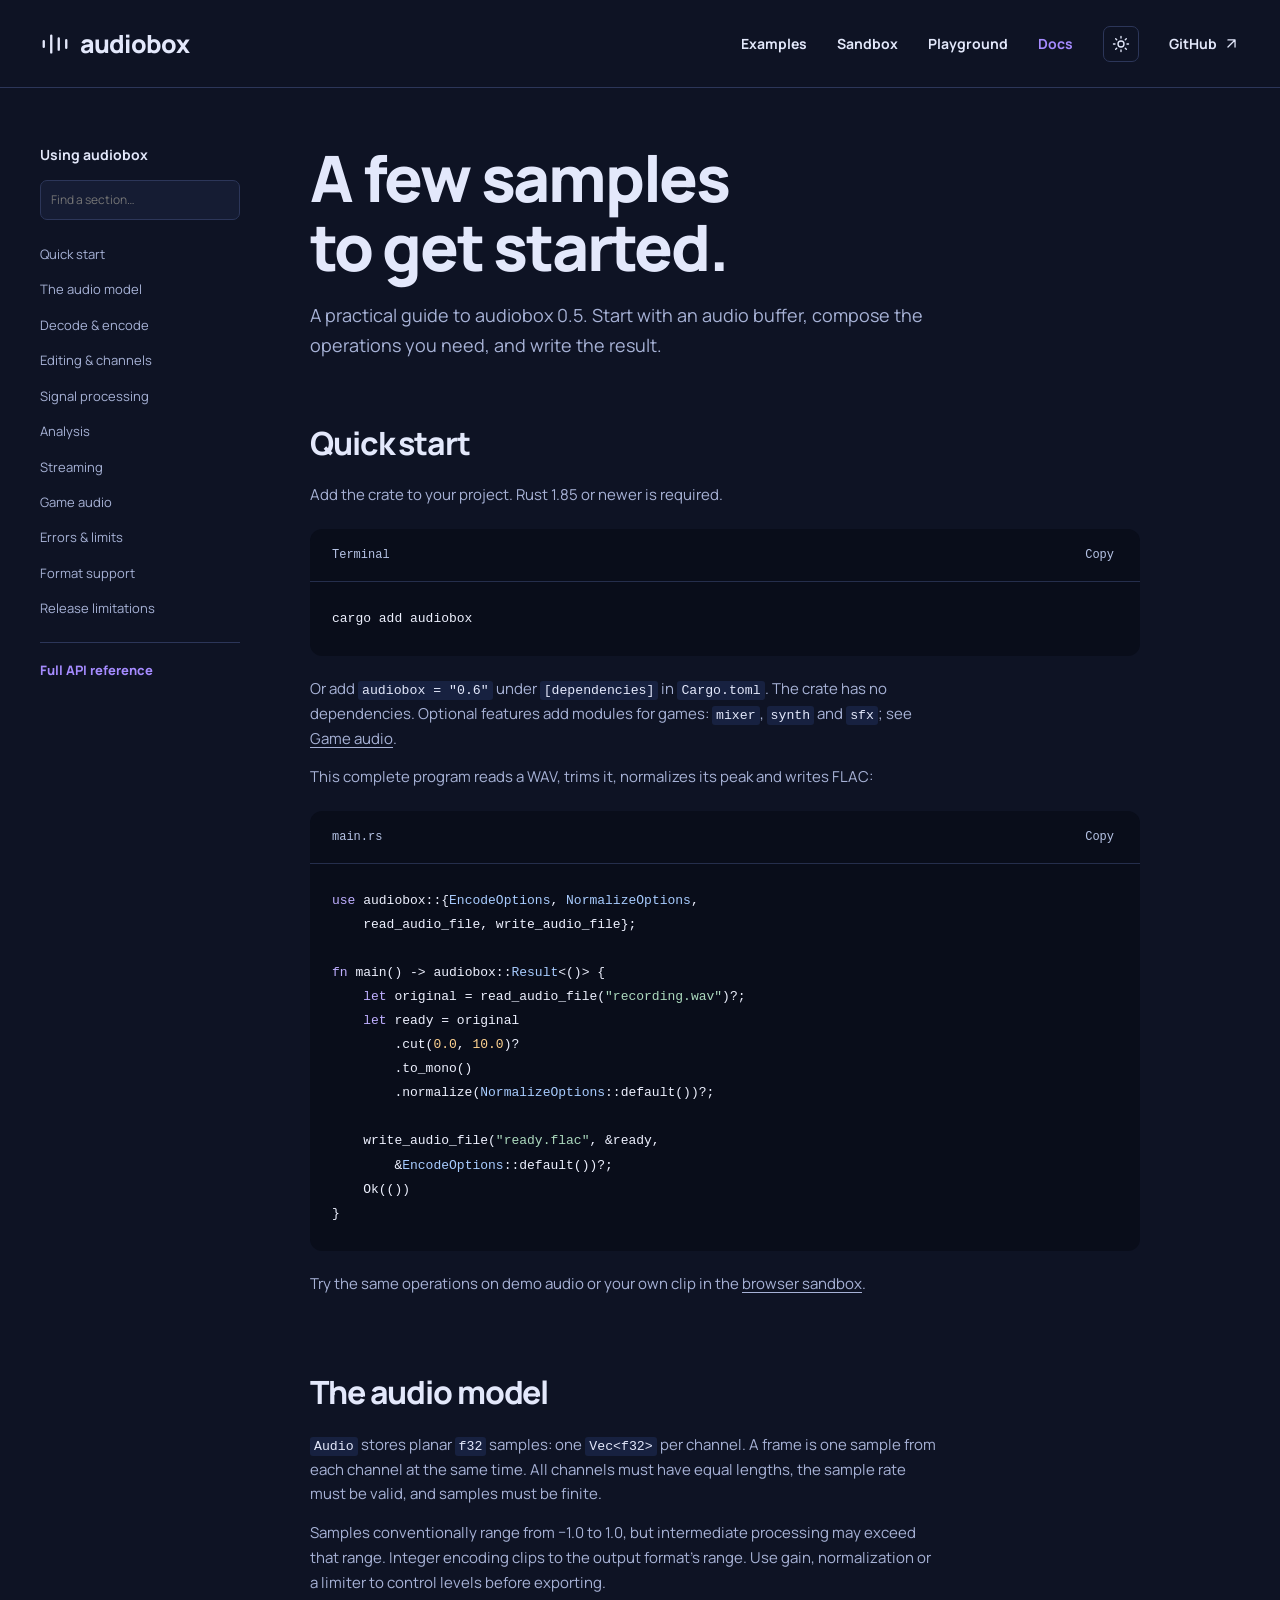
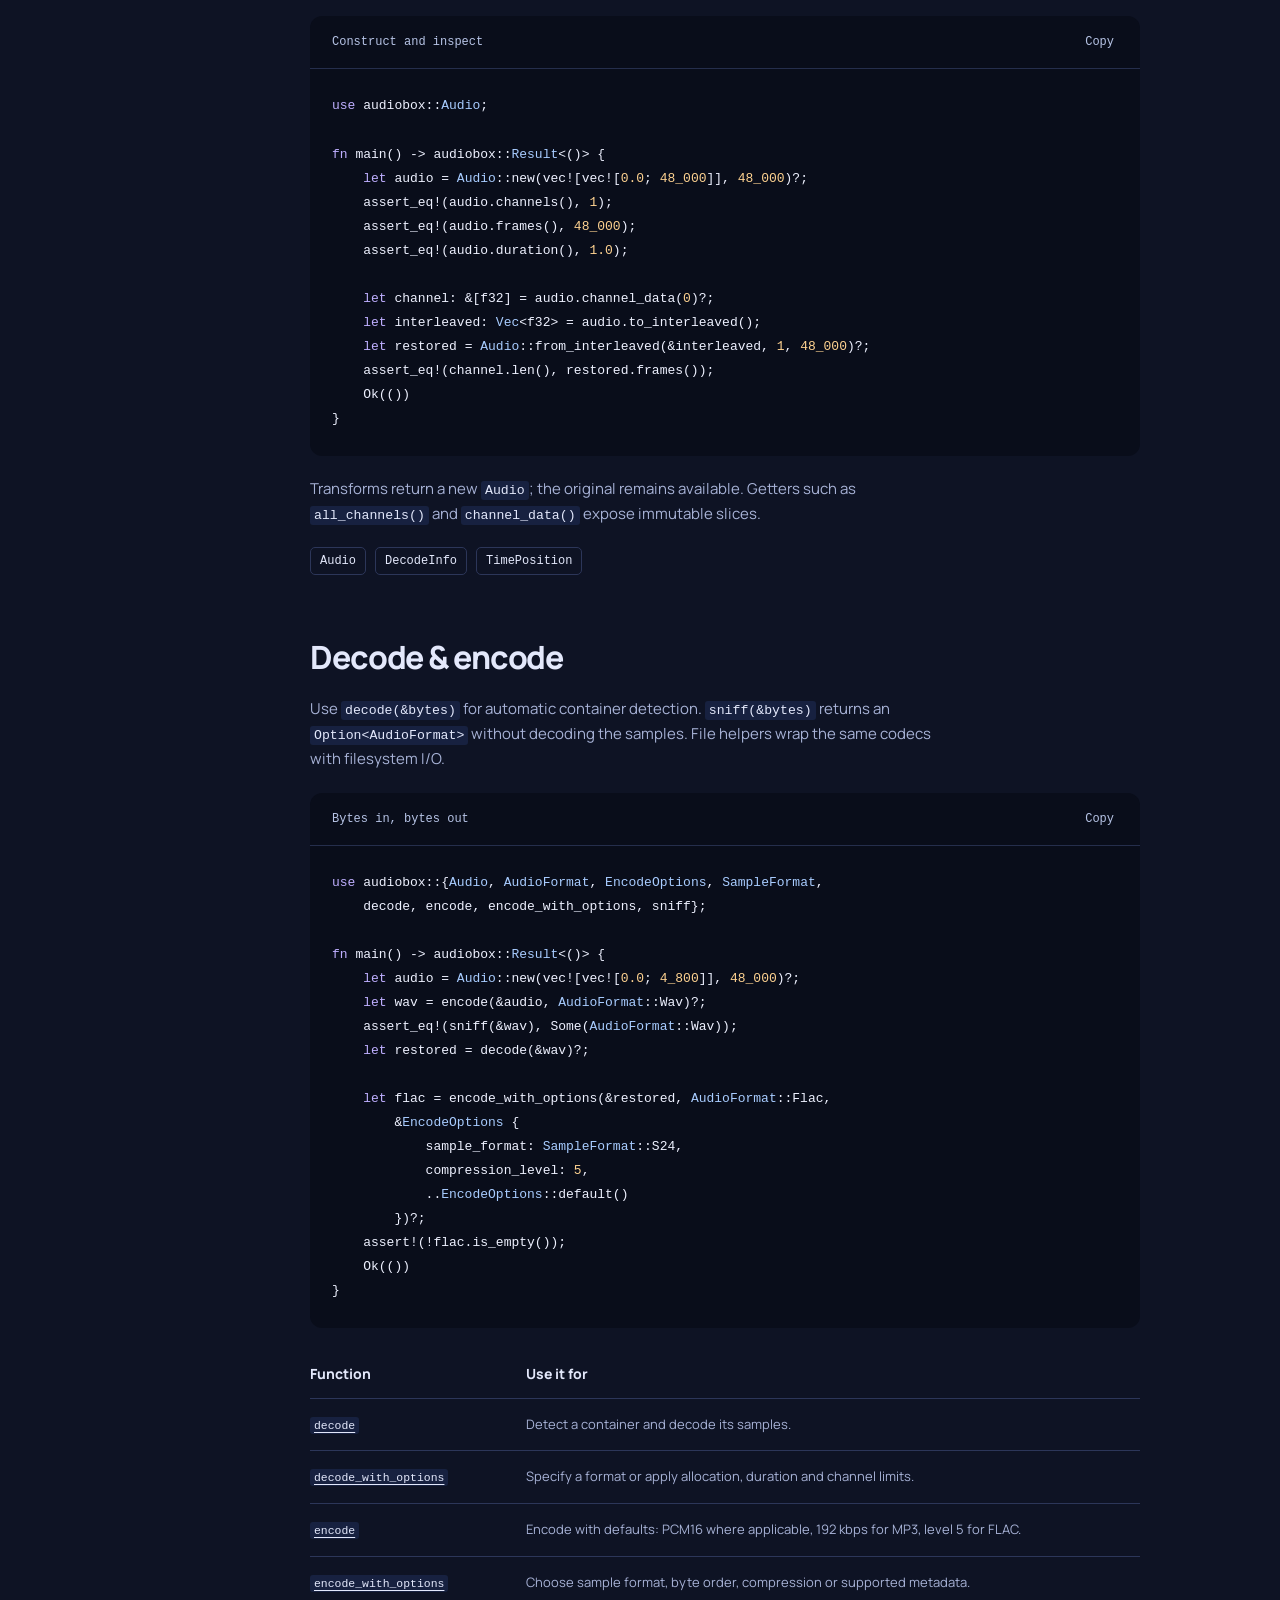
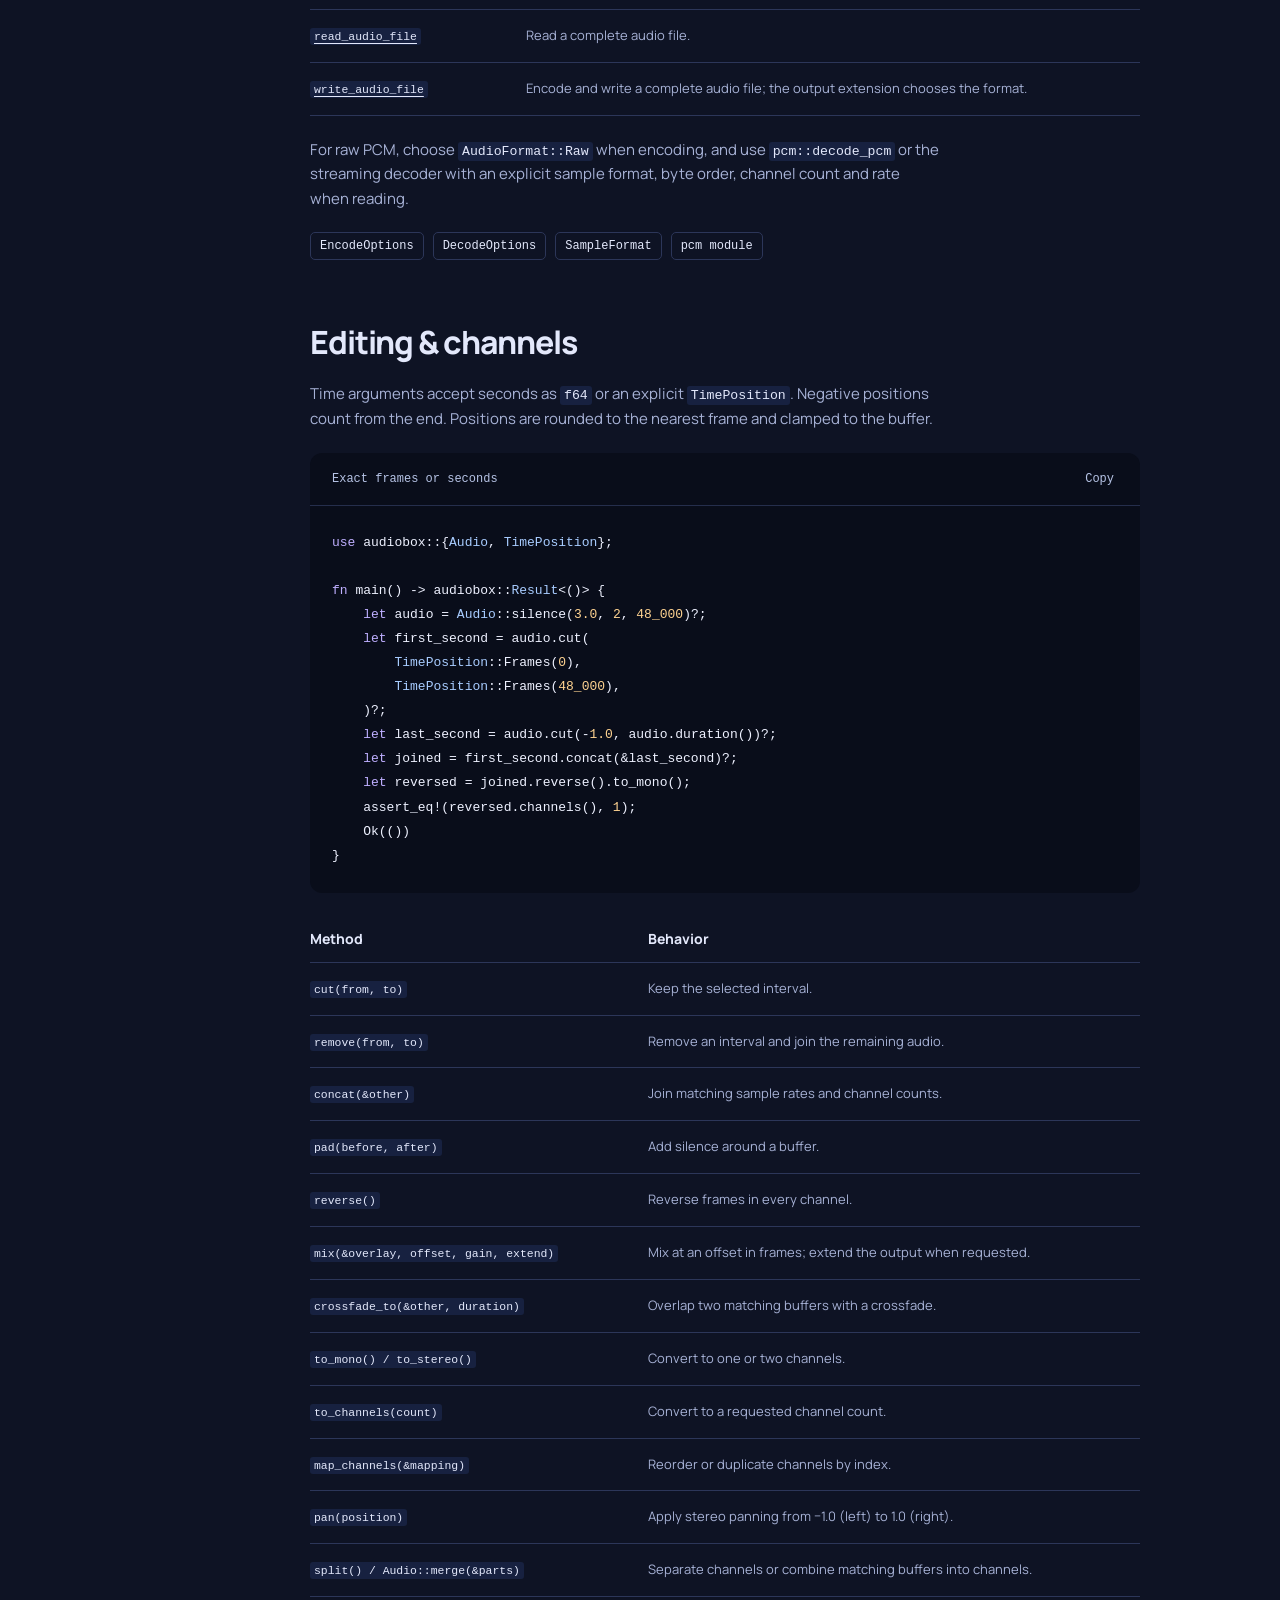
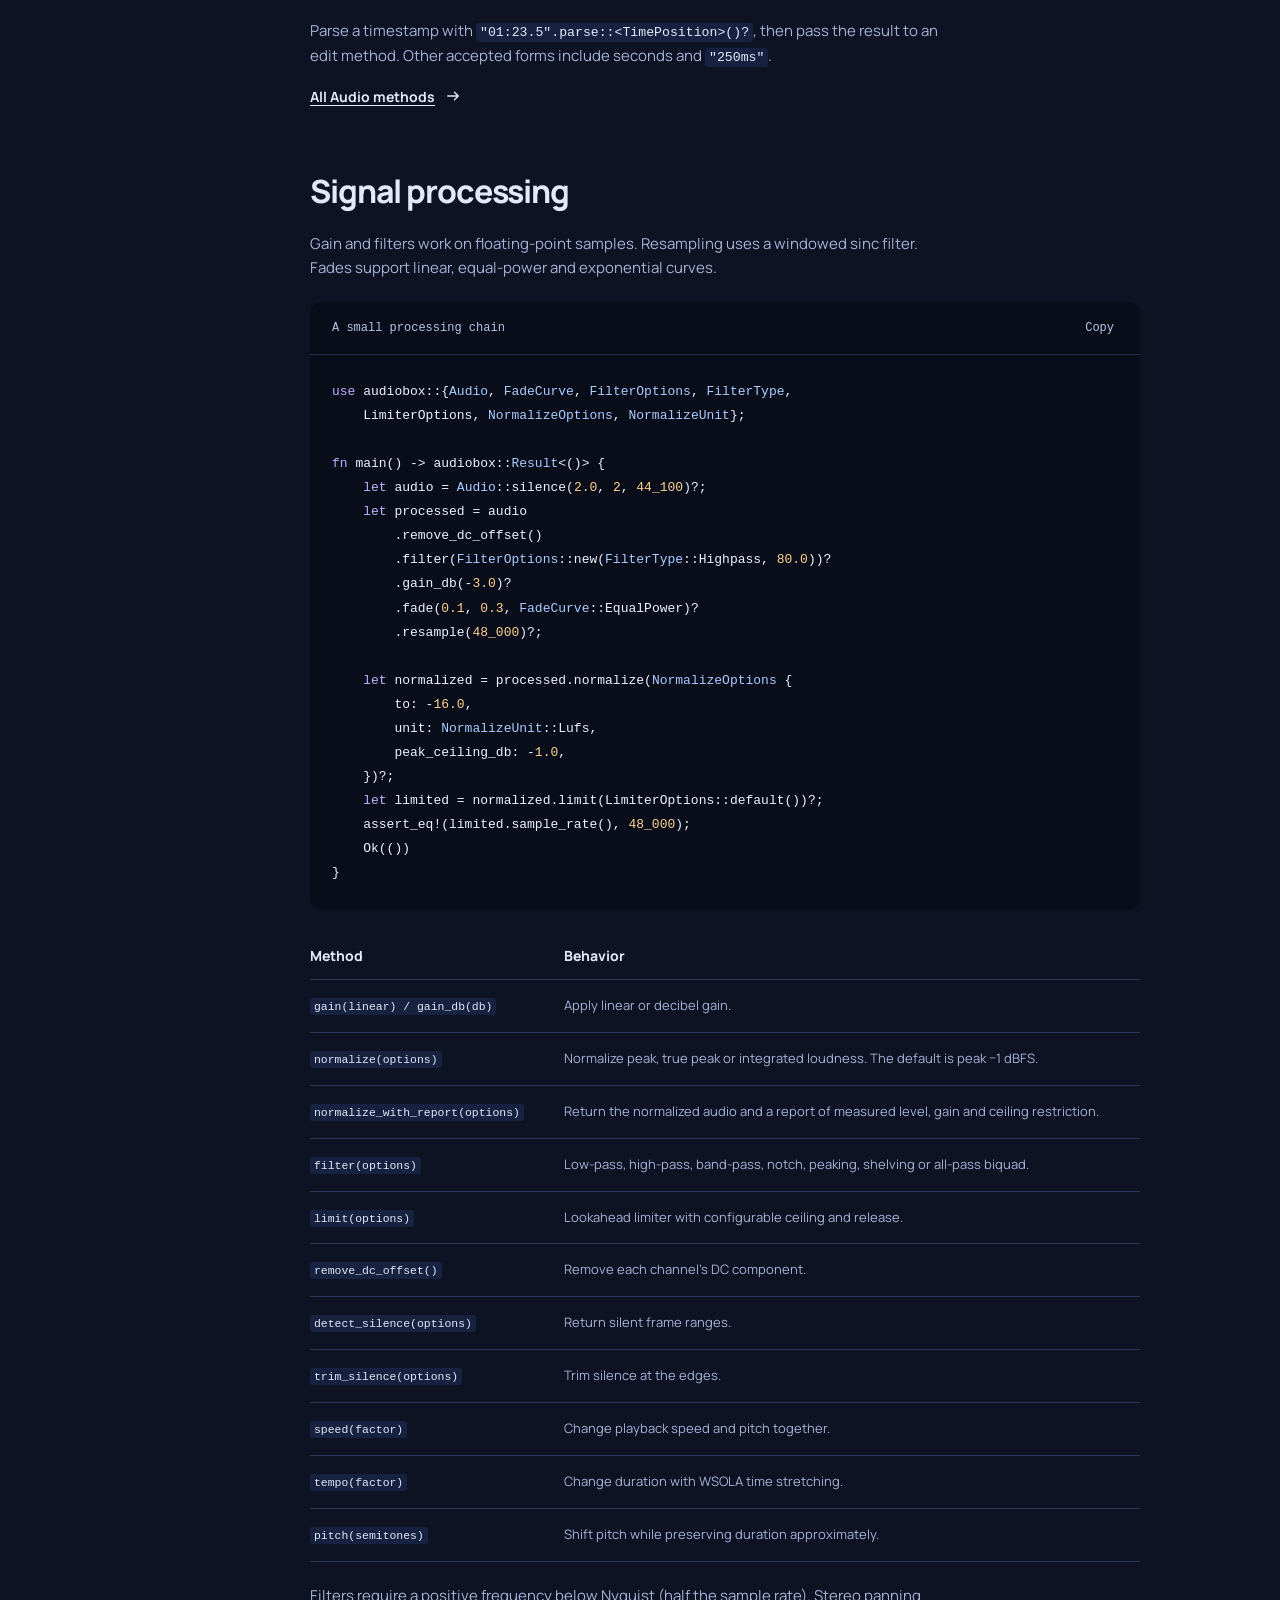
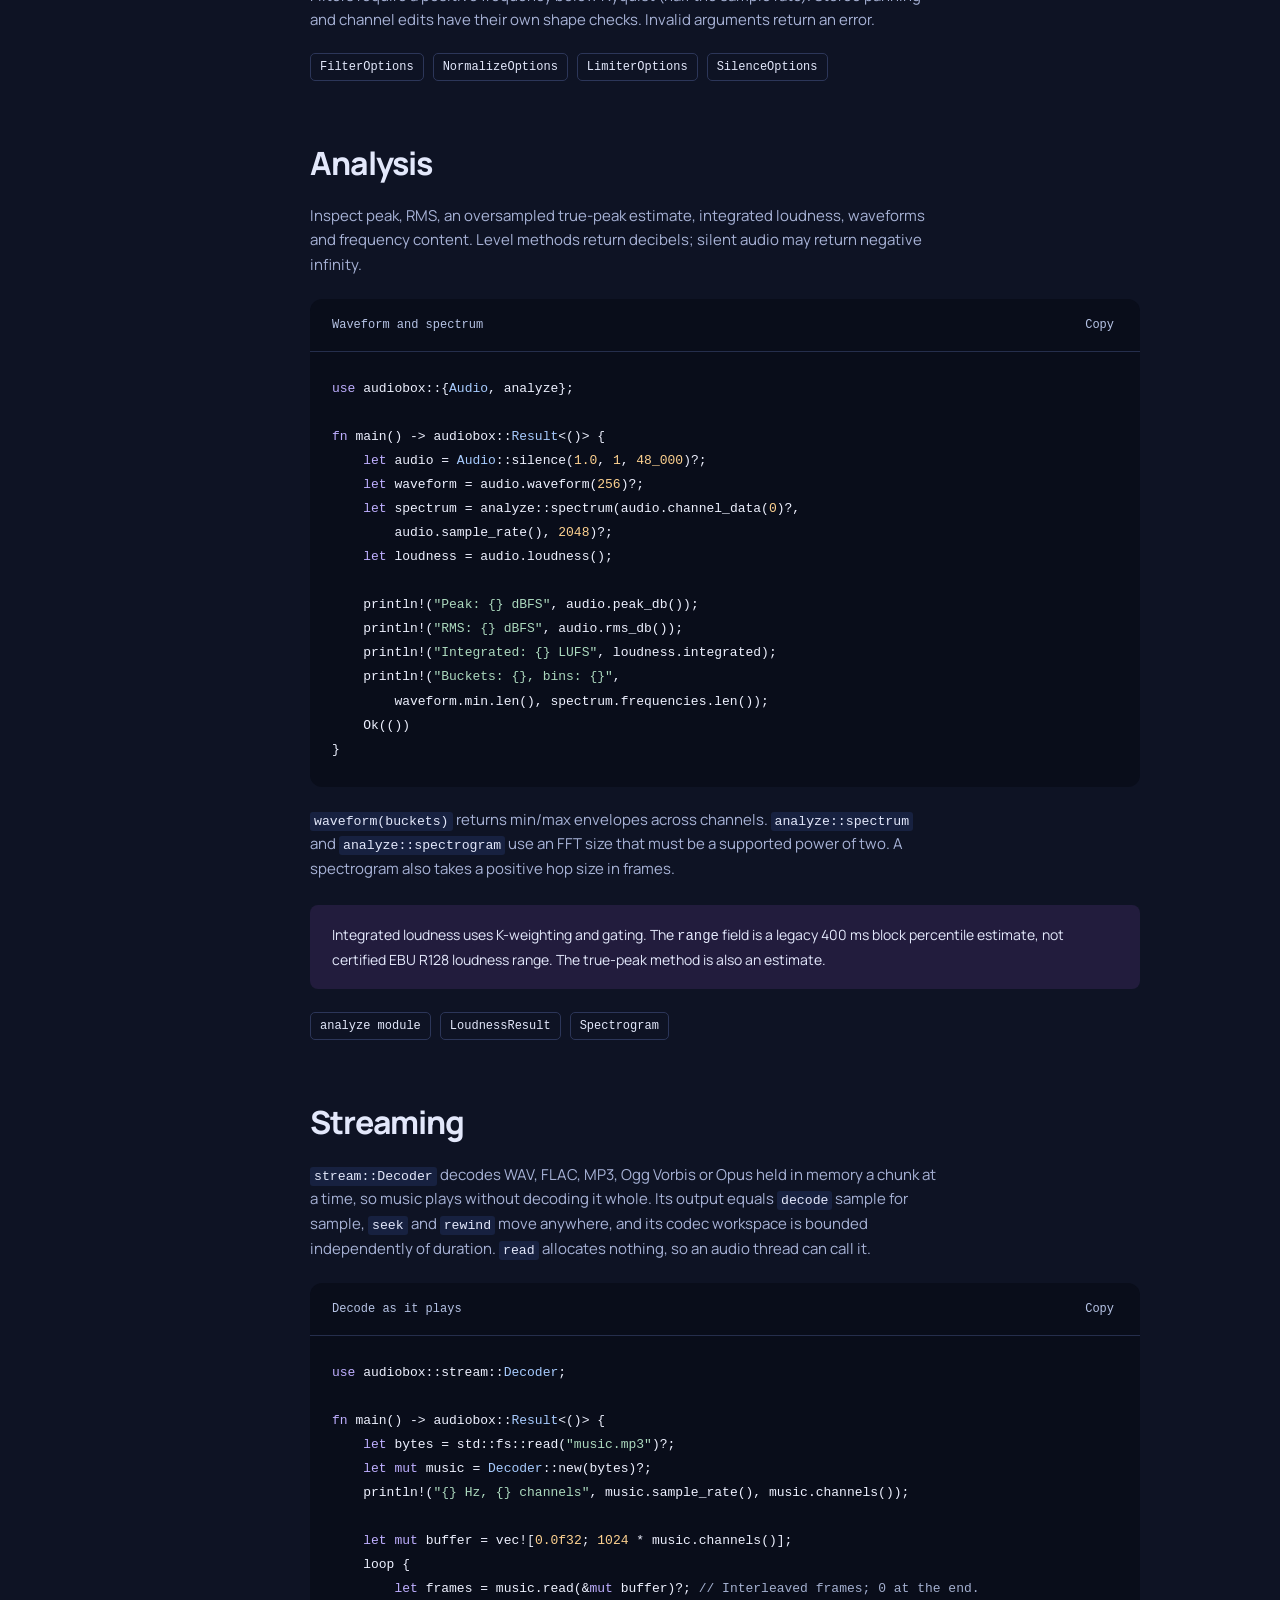
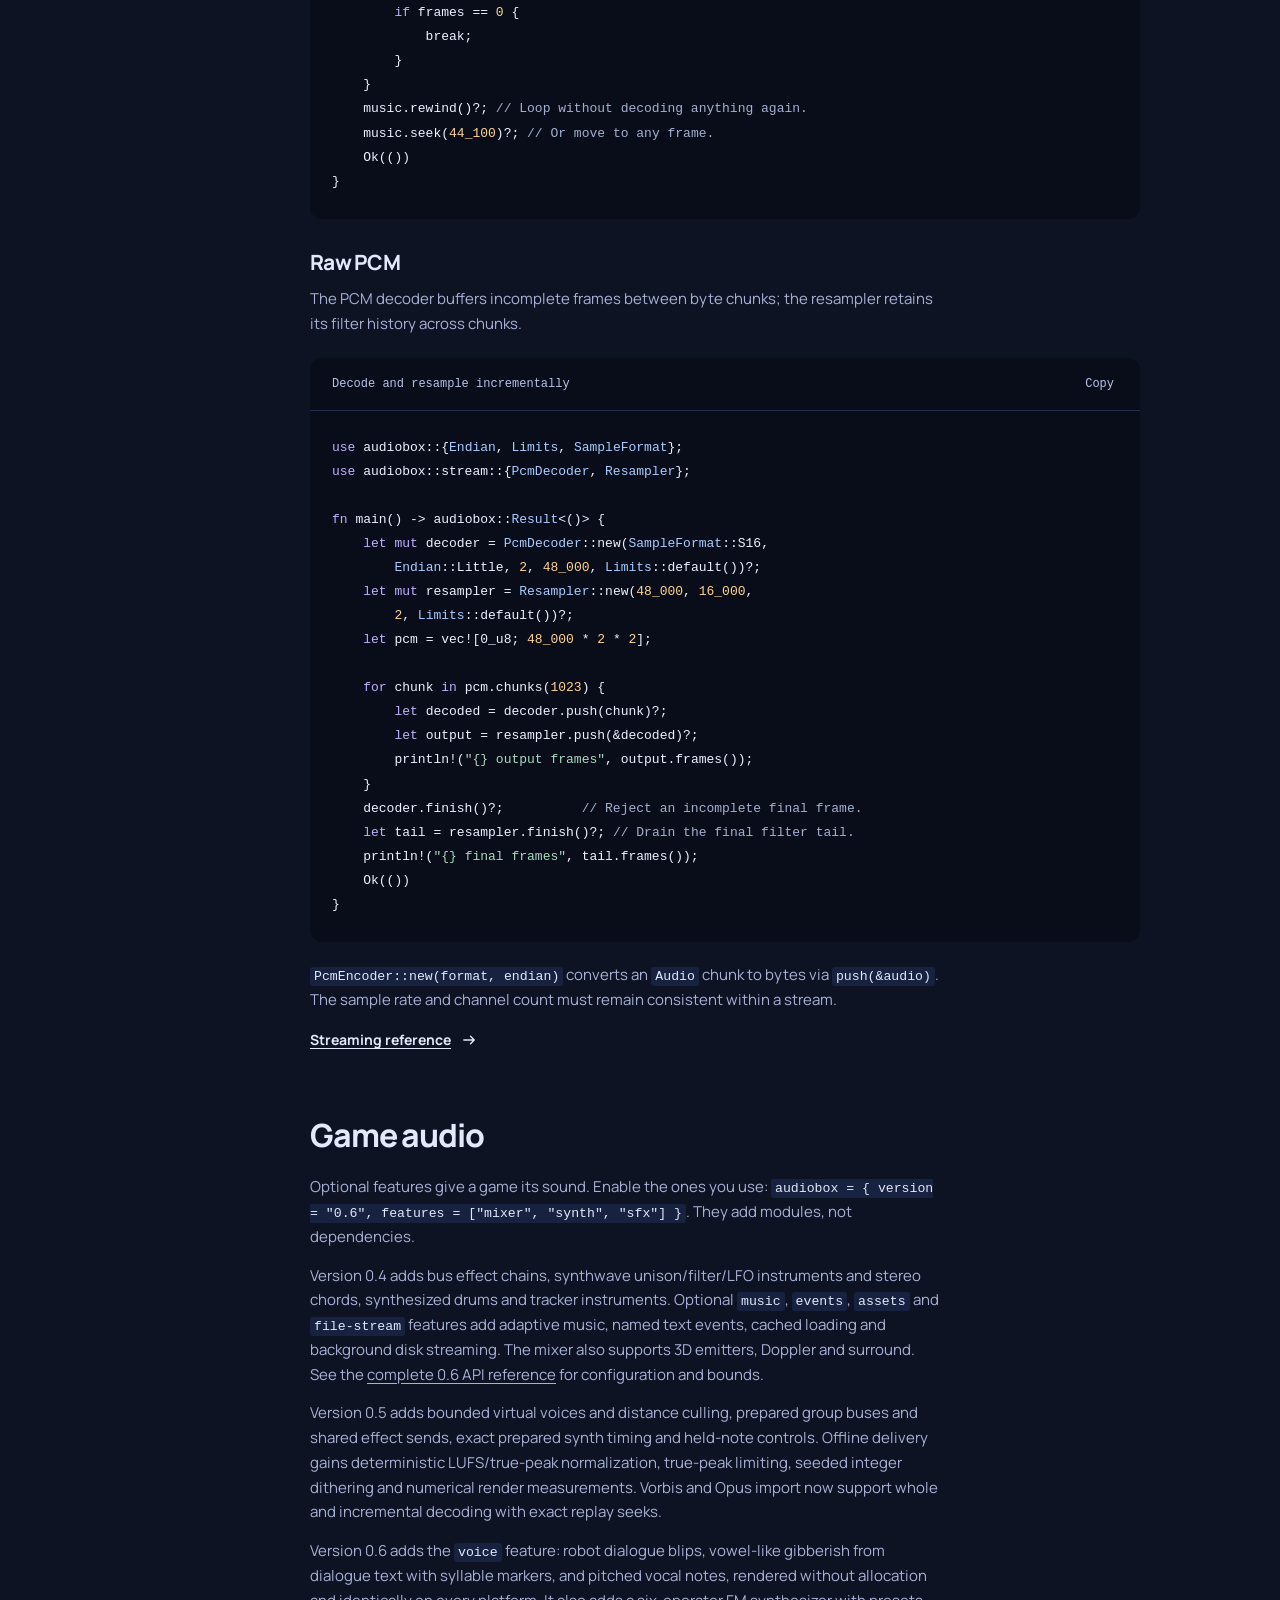
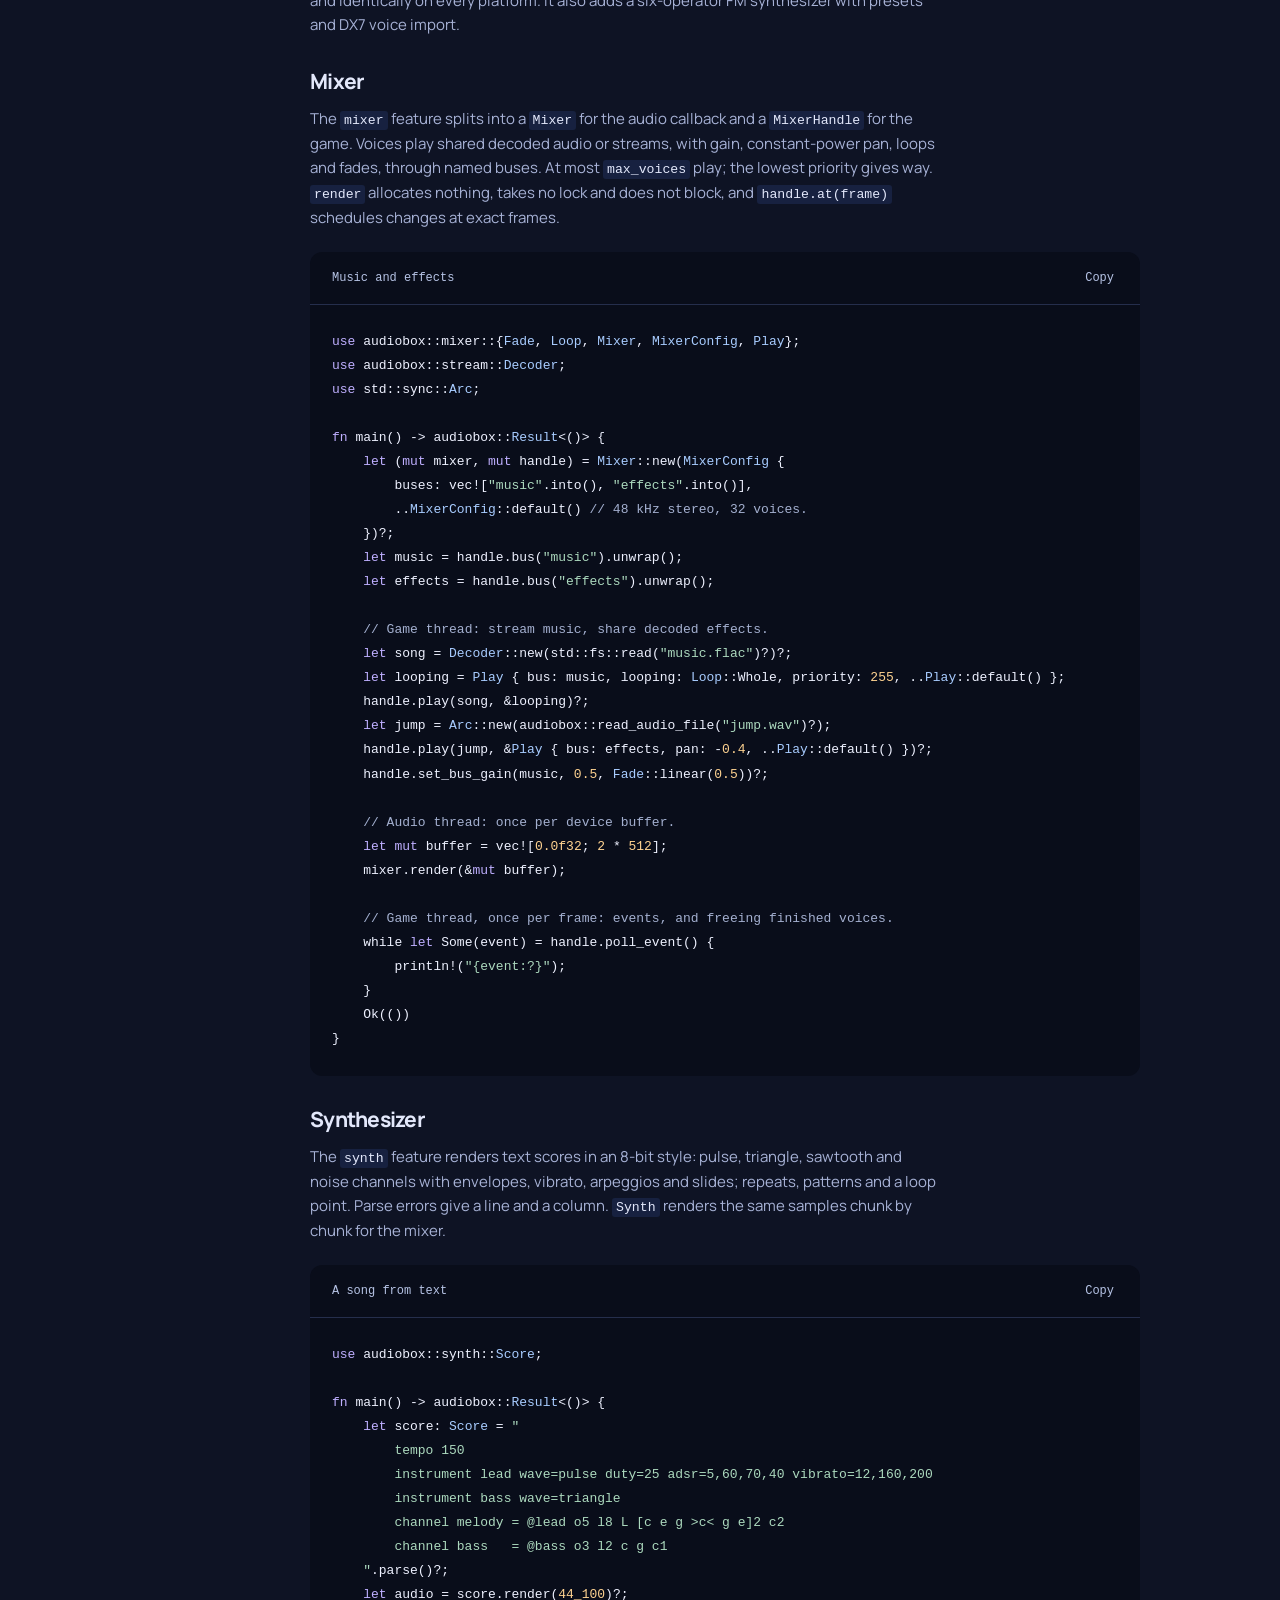
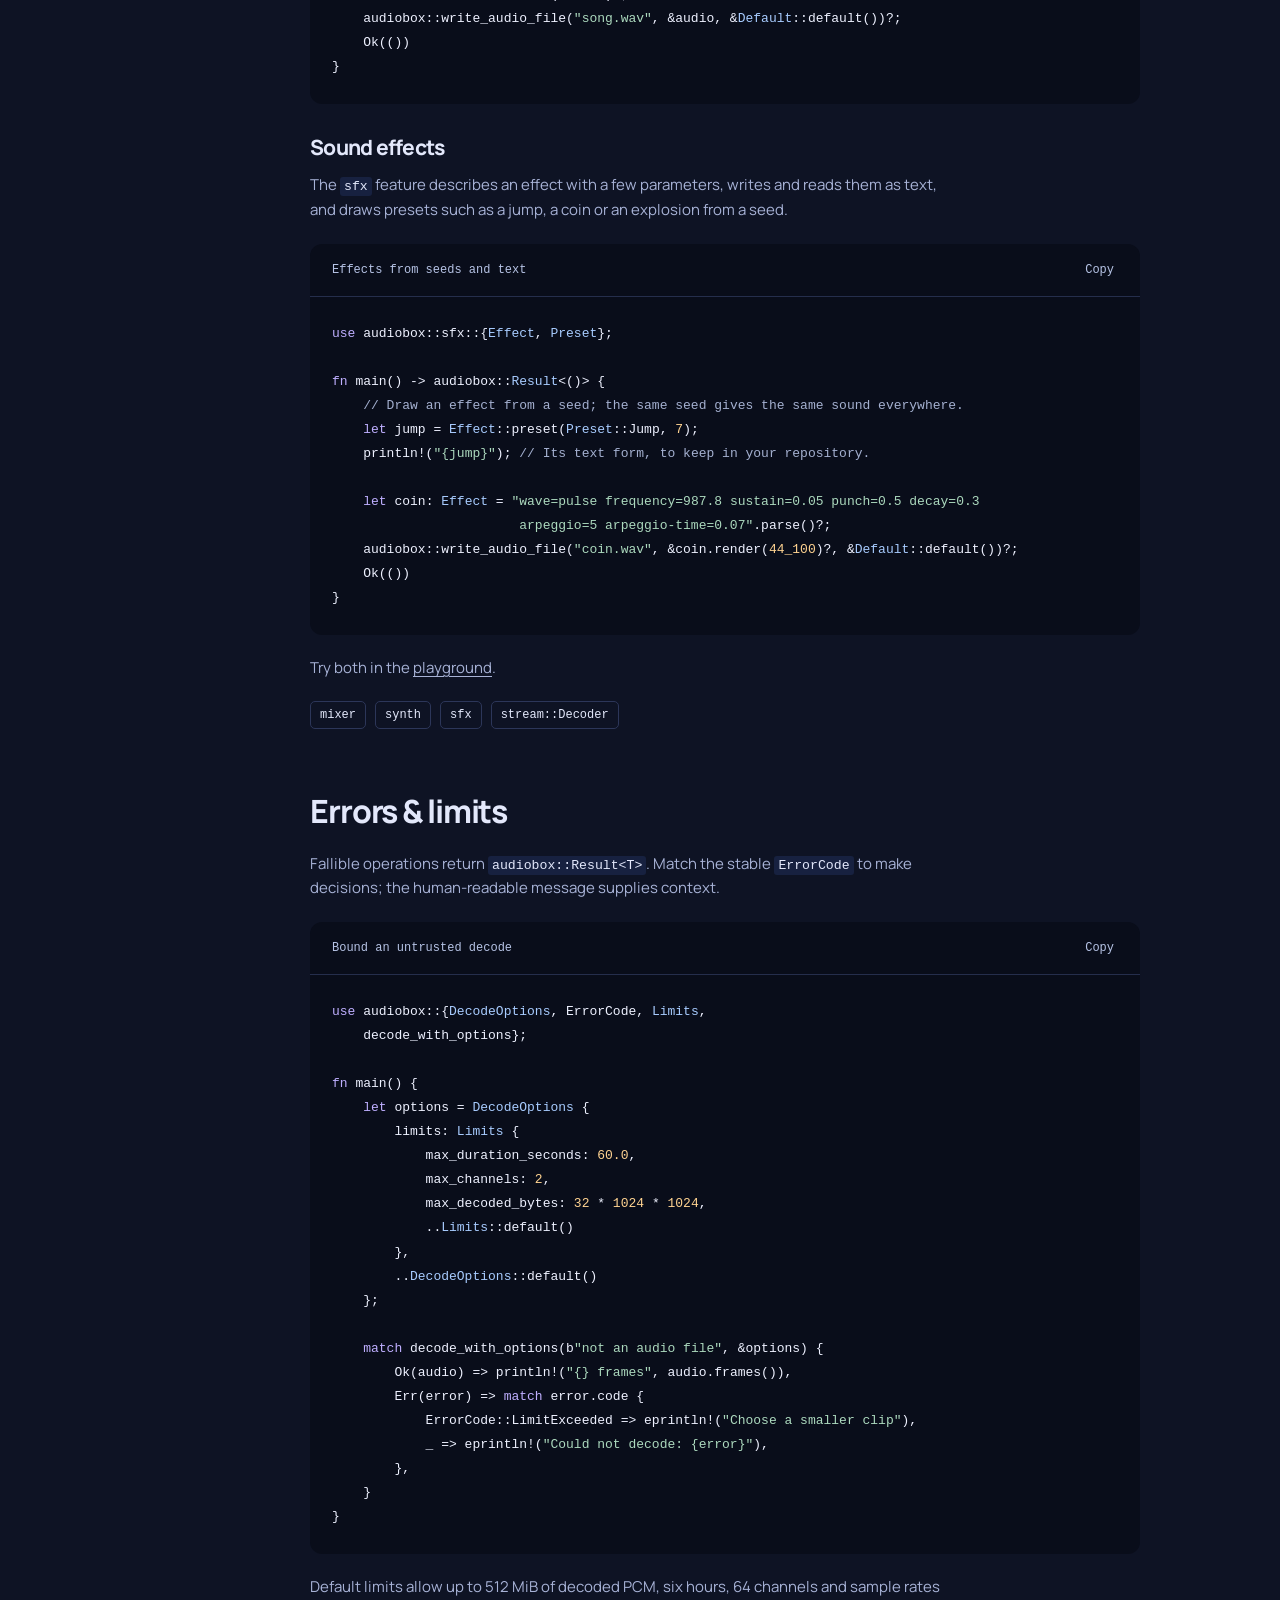
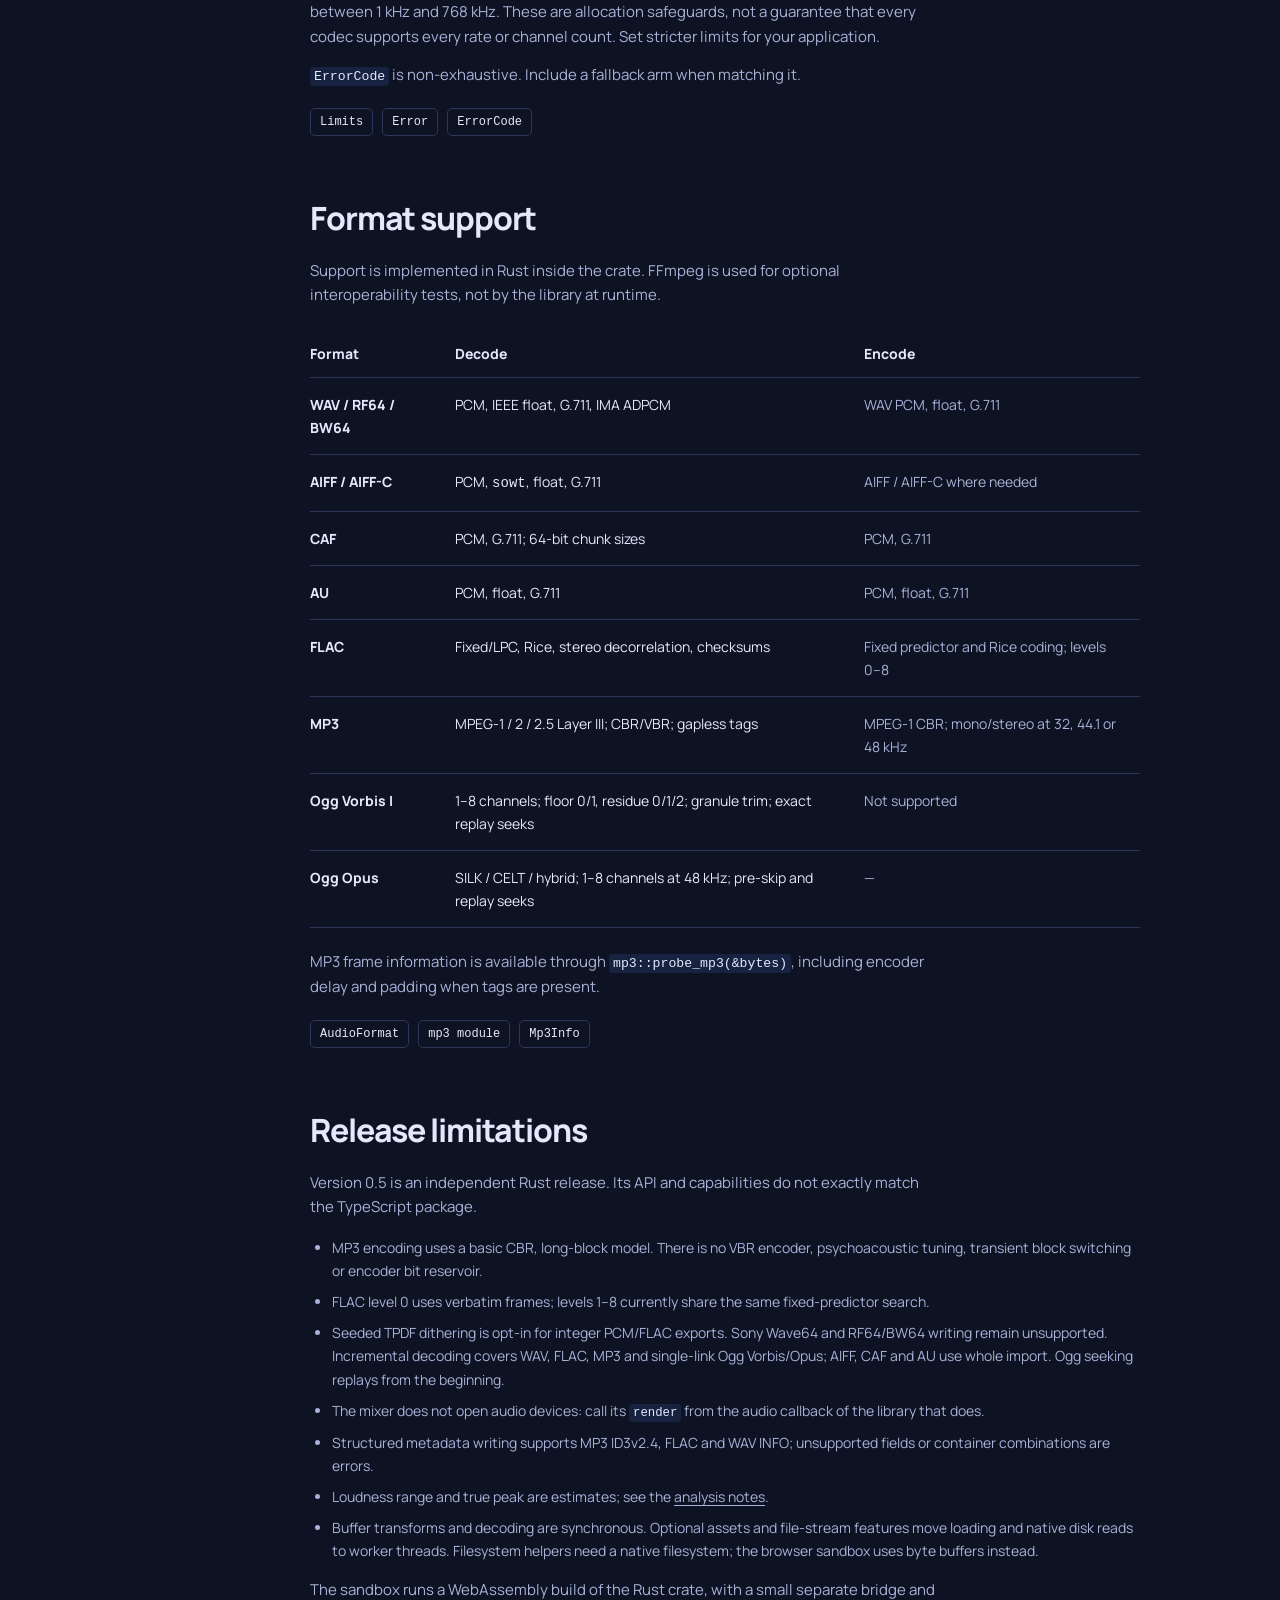
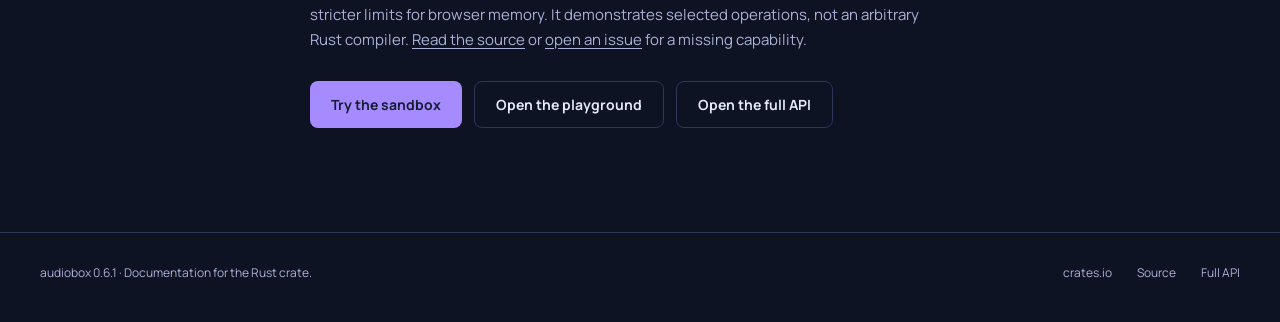
==== commit 585a018f: "Quiet the hiss of procedural voices (0.6.1) The owner heard a "ts" and puffs of air in the 0.6.0 voi" ====
--- a/site/docs/index.html
+++ b/site/docs/index.html
@@ -214,5 +214,5 @@
 }</code></pre></div><p>Default limits allow up to 512 MiB of decoded PCM, six hours, 64 channels and sample rates between 1 kHz and 768 kHz. These are allocation safeguards, not a guarantee that every codec supports every rate or channel count. Set stricter limits for your application.</p><p><code>ErrorCode</code> is non-exhaustive. Include a fallback arm when matching it.</p><div class="method-links"><a href="../api/audiobox/struct.Limits.html">Limits</a><a href="../api/audiobox/struct.Error.html">Error</a><a href="../api/audiobox/enum.ErrorCode.html">ErrorCode</a></div></section>
 <section class="docs-section" id="formats"><h2>Format support</h2><p>Support is implemented in Rust inside the crate. FFmpeg is used for optional interoperability tests, not by the library at runtime.</p><div class="table-scroll" tabindex="0" role="region" aria-label="Scrollable format support table"><table><thead><tr><th>Format</th><th>Decode</th><th>Encode</th></tr></thead><tbody><tr><td>WAV / RF64 / BW64</td><td>PCM, IEEE float, G.711, IMA ADPCM</td><td>WAV PCM, float, G.711</td></tr><tr><td>AIFF / AIFF-C</td><td>PCM, <code>sowt</code>, float, G.711</td><td>AIFF / AIFF-C where needed</td></tr><tr><td>CAF</td><td>PCM, G.711; 64-bit chunk sizes</td><td>PCM, G.711</td></tr><tr><td>AU</td><td>PCM, float, G.711</td><td>PCM, float, G.711</td></tr><tr><td>FLAC</td><td>Fixed/LPC, Rice, stereo decorrelation, checksums</td><td>Fixed predictor and Rice coding; levels 0–8</td></tr><tr><td>MP3</td><td>MPEG-1 / 2 / 2.5 Layer III; CBR/VBR; gapless tags</td><td>MPEG-1 CBR; mono/stereo at 32, 44.1 or 48 kHz</td></tr><tr><td>Ogg Vorbis I</td><td>1–8 channels; floor 0/1, residue 0/1/2; granule trim; exact replay seeks</td><td>Not supported</td></tr><tr><td>Ogg Opus</td><td>SILK / CELT / hybrid; 1–8 channels at 48 kHz; pre-skip and replay seeks</td><td>—</td></tr></tbody></table></div><p class="table-hint">Scroll horizontally to see all format columns.</p><p>MP3 frame information is available through <code>mp3::probe_mp3(&amp;bytes)</code>, including encoder delay and padding when tags are present.</p><div class="method-links"><a href="../api/audiobox/enum.AudioFormat.html">AudioFormat</a><a href="../api/audiobox/mp3/index.html">mp3 module</a><a href="../api/audiobox/mp3/struct.Mp3Info.html">Mp3Info</a></div></section>
 <section class="docs-section" id="limitations"><h2>Release limitations</h2><p>Version 0.5 is an independent Rust release. Its API and capabilities do not exactly match the TypeScript package.</p><ul><li>MP3 encoding uses a basic CBR, long-block model. There is no VBR encoder, psychoacoustic tuning, transient block switching or encoder bit reservoir.</li><li>FLAC level 0 uses verbatim frames; levels 1–8 currently share the same fixed-predictor search.</li><li>Seeded TPDF dithering is opt-in for integer PCM/FLAC exports. Sony Wave64 and RF64/BW64 writing remain unsupported. Incremental decoding covers WAV, FLAC, MP3 and single-link Ogg Vorbis/Opus; AIFF, CAF and AU use whole import. Ogg seeking replays from the beginning.</li><li>The mixer does not open audio devices: call its <code>render</code> from the audio callback of the library that does.</li><li>Structured metadata writing supports MP3 ID3v2.4, FLAC and WAV INFO; unsupported fields or container combinations are errors.</li><li>Loudness range and true peak are estimates; see the <a href="#analysis">analysis notes</a>.</li><li>Buffer transforms and decoding are synchronous. Optional assets and file-stream features move loading and native disk reads to worker threads. Filesystem helpers need a native filesystem; the browser sandbox uses byte buffers instead.</li></ul><p>The sandbox runs a WebAssembly build of the Rust crate, with a small separate bridge and stricter limits for browser memory. It demonstrates selected operations, not an arbitrary Rust compiler. <a href="https://github.com/jmsansan/audiobox-rs">Read the source</a> or <a href="https://github.com/jmsansan/audiobox-rs/issues">open an issue</a> for a missing capability.</p><div class="closing-actions" style="margin-top:28px"><a class="button accent" href="../sandbox.html">Try the sandbox</a><a class="button secondary" href="../playground.html">Open the playground</a><a class="button secondary" href="../api/audiobox/">Open the full API</a></div></section>
-</main></div><footer class="footer"><div class="wrap footer-row"><span>audiobox 0.6.2 · Documentation for the Rust crate.</span><div class="footer-links"><a href="https://crates.io/crates/audiobox">crates.io</a><a href="https://github.com/jmsansan/audiobox-rs">Source</a><a href="../api/audiobox/">Full API</a></div></div></footer><div class="notice" role="status" aria-live="polite" id="notice"></div>
+</main></div><footer class="footer"><div class="wrap footer-row"><span>audiobox 0.6.1 · Documentation for the Rust crate.</span><div class="footer-links"><a href="https://crates.io/crates/audiobox">crates.io</a><a href="https://github.com/jmsansan/audiobox-rs">Source</a><a href="../api/audiobox/">Full API</a></div></div></footer><div class="notice" role="status" aria-live="polite" id="notice"></div>
 </body></html>
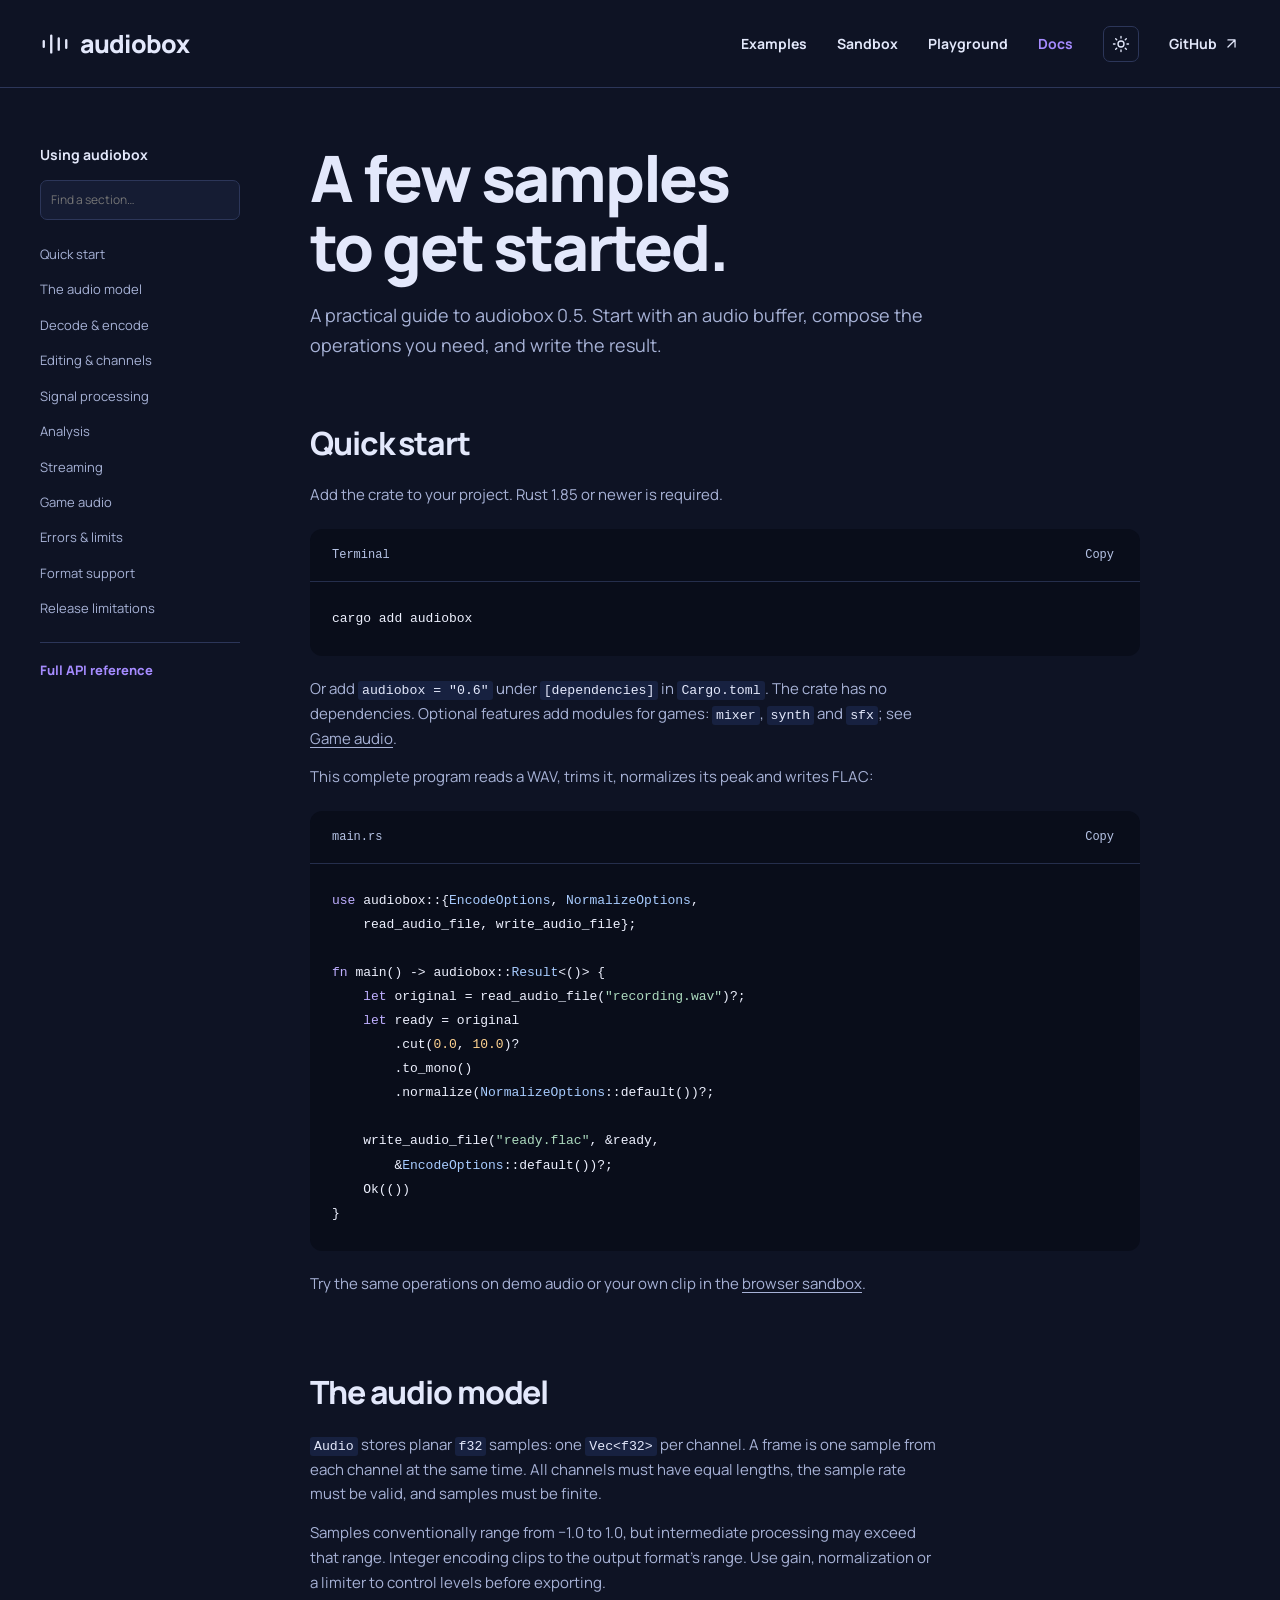
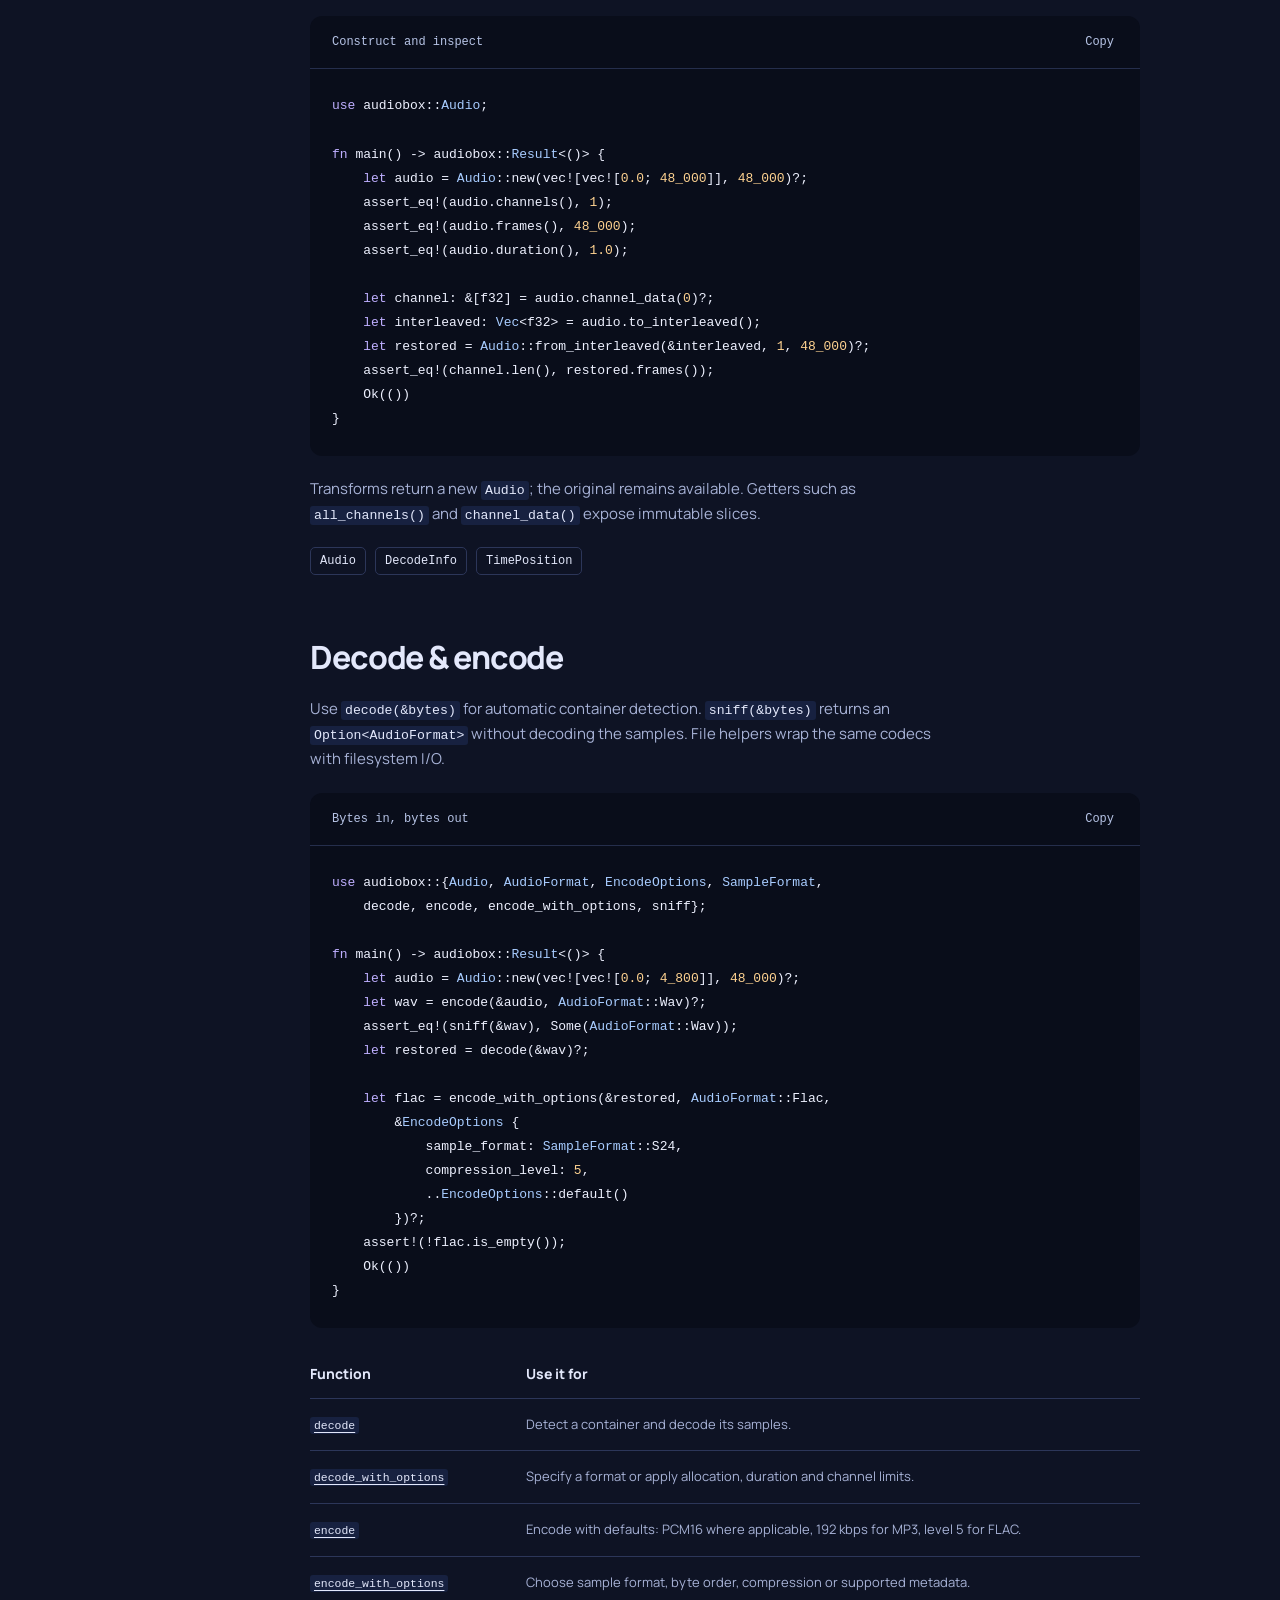
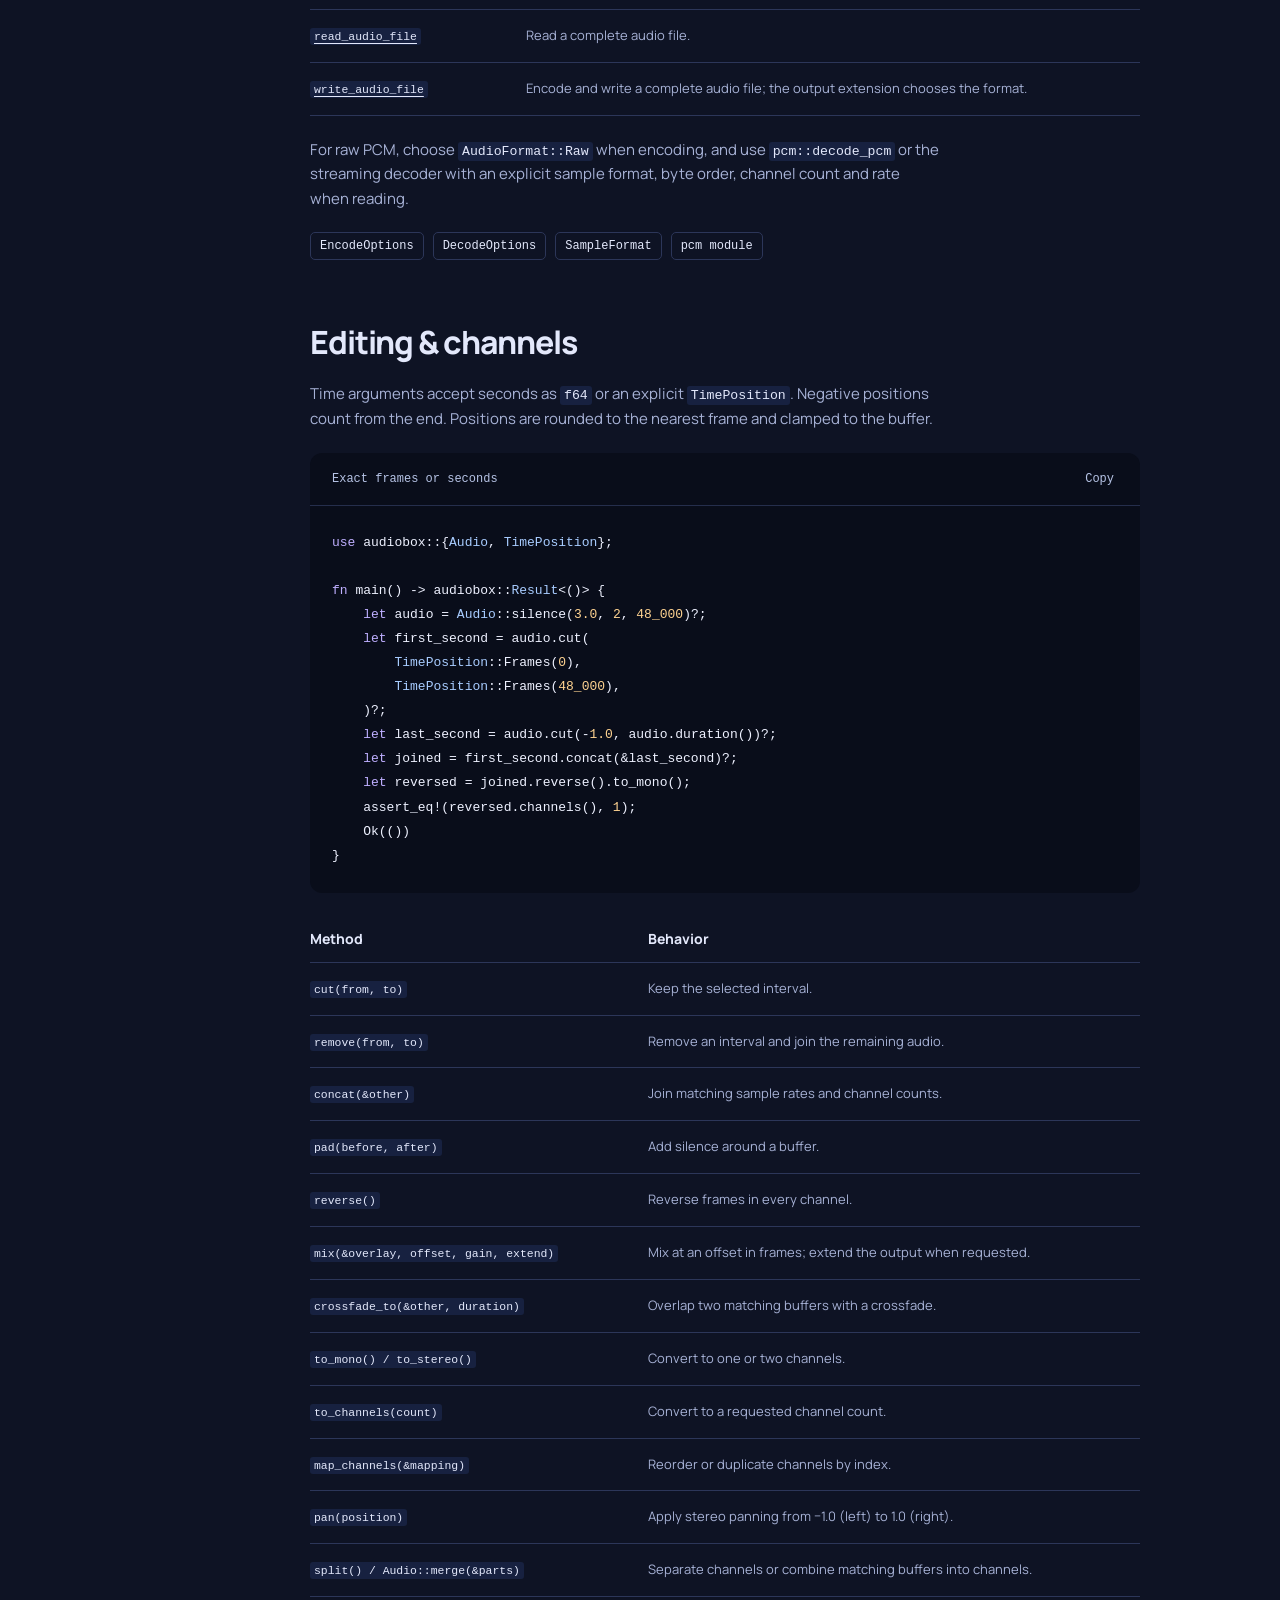
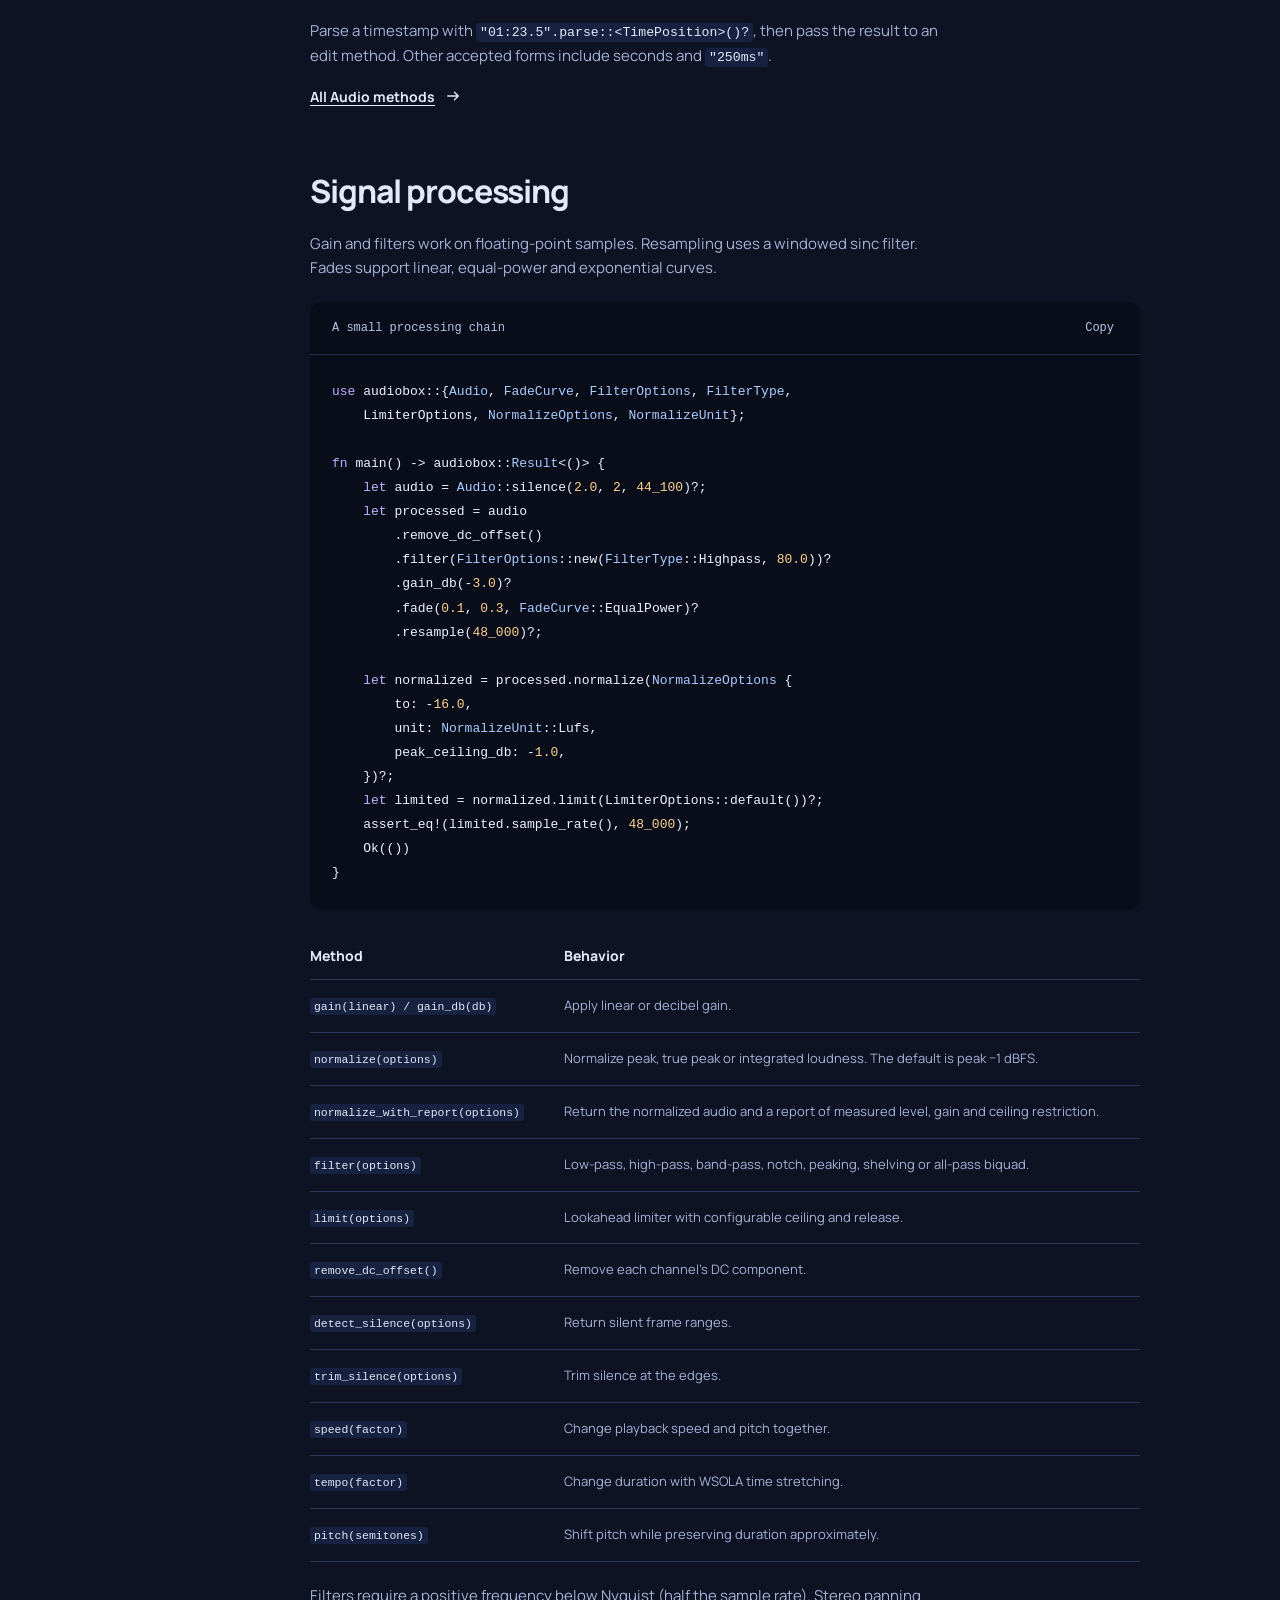
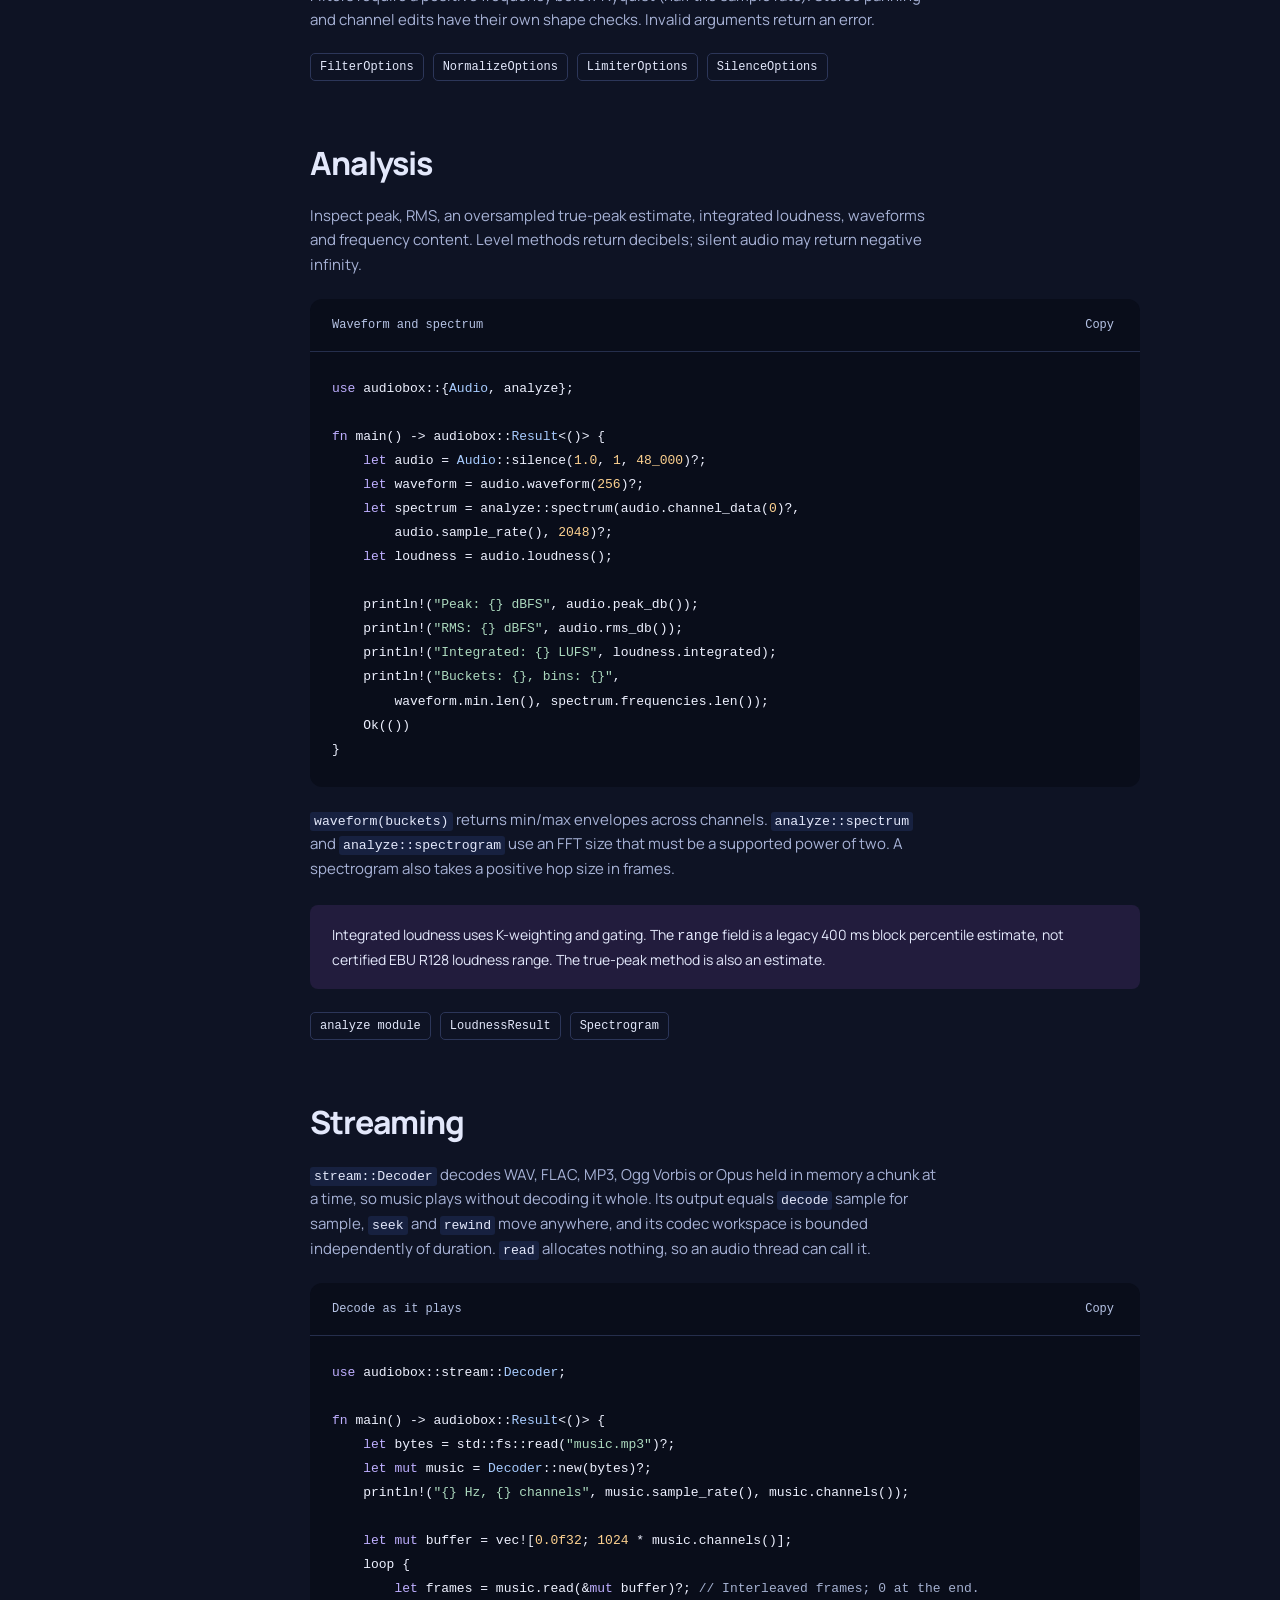
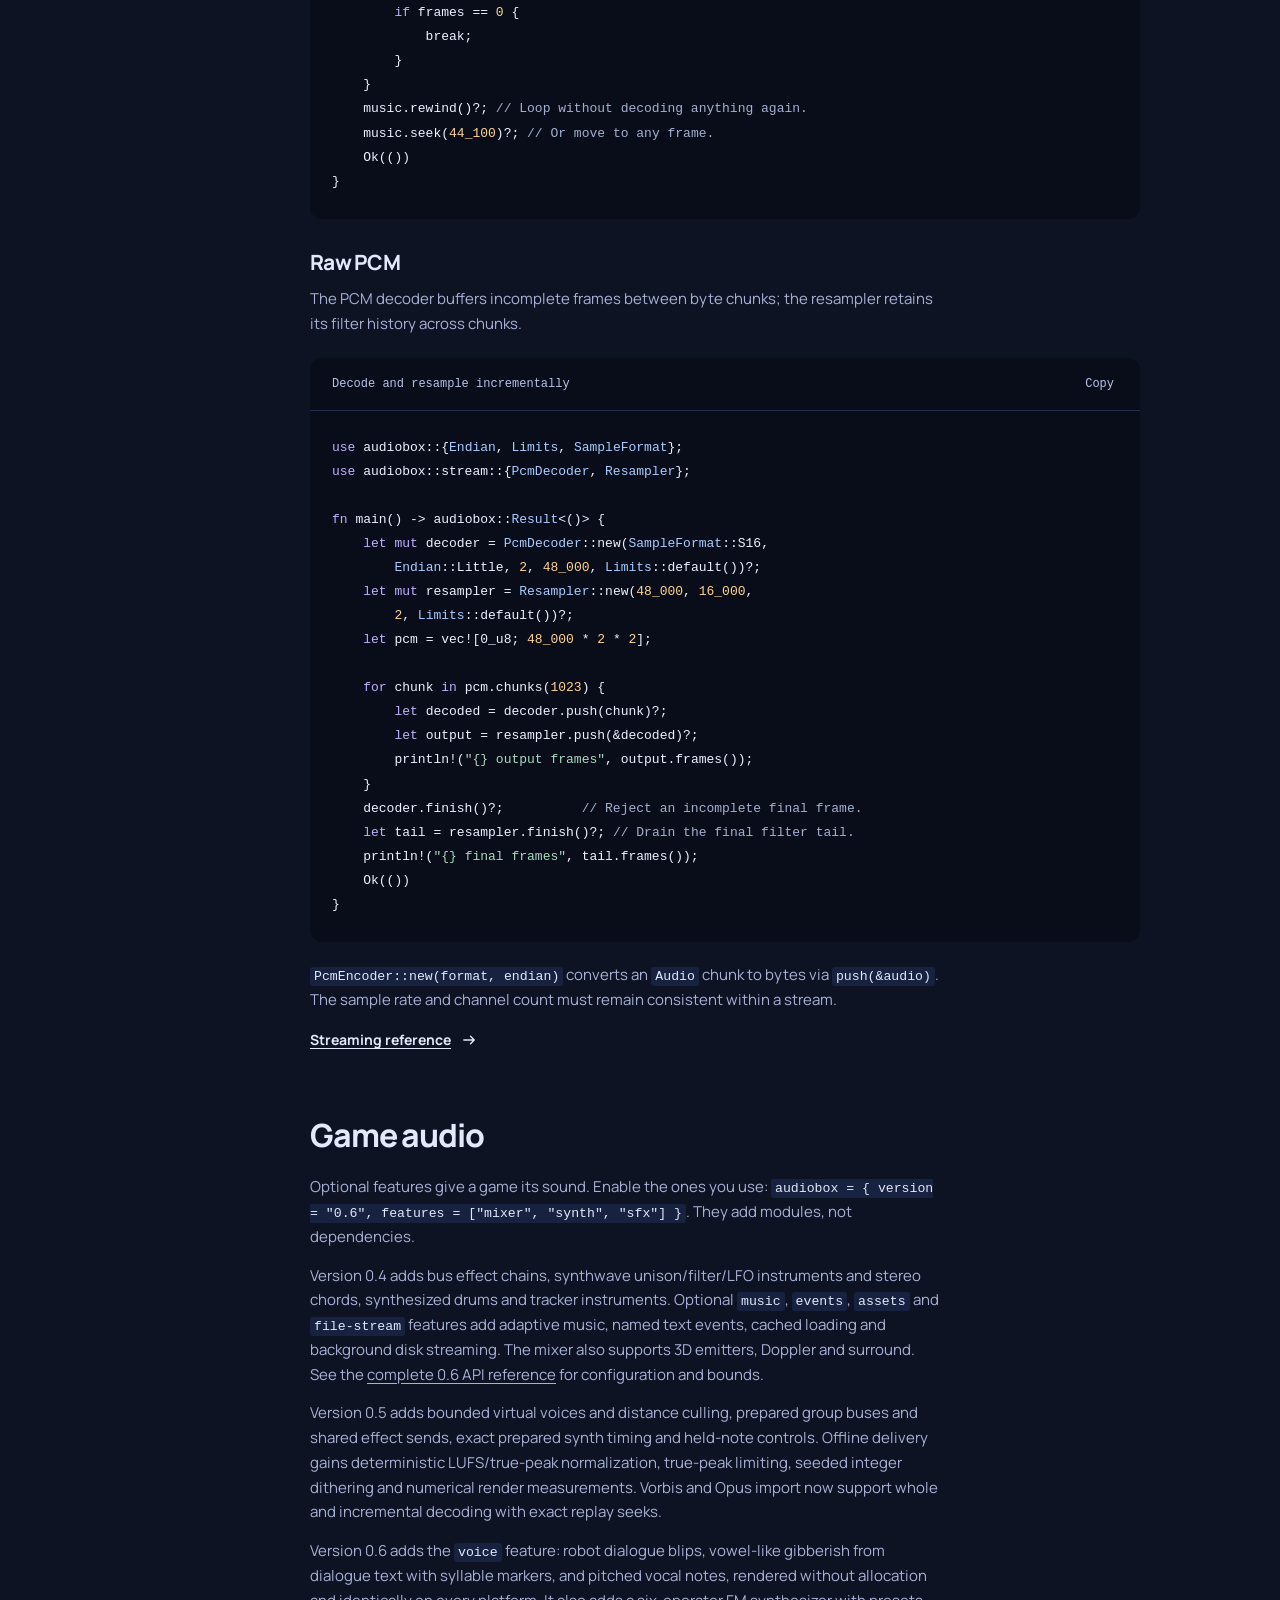
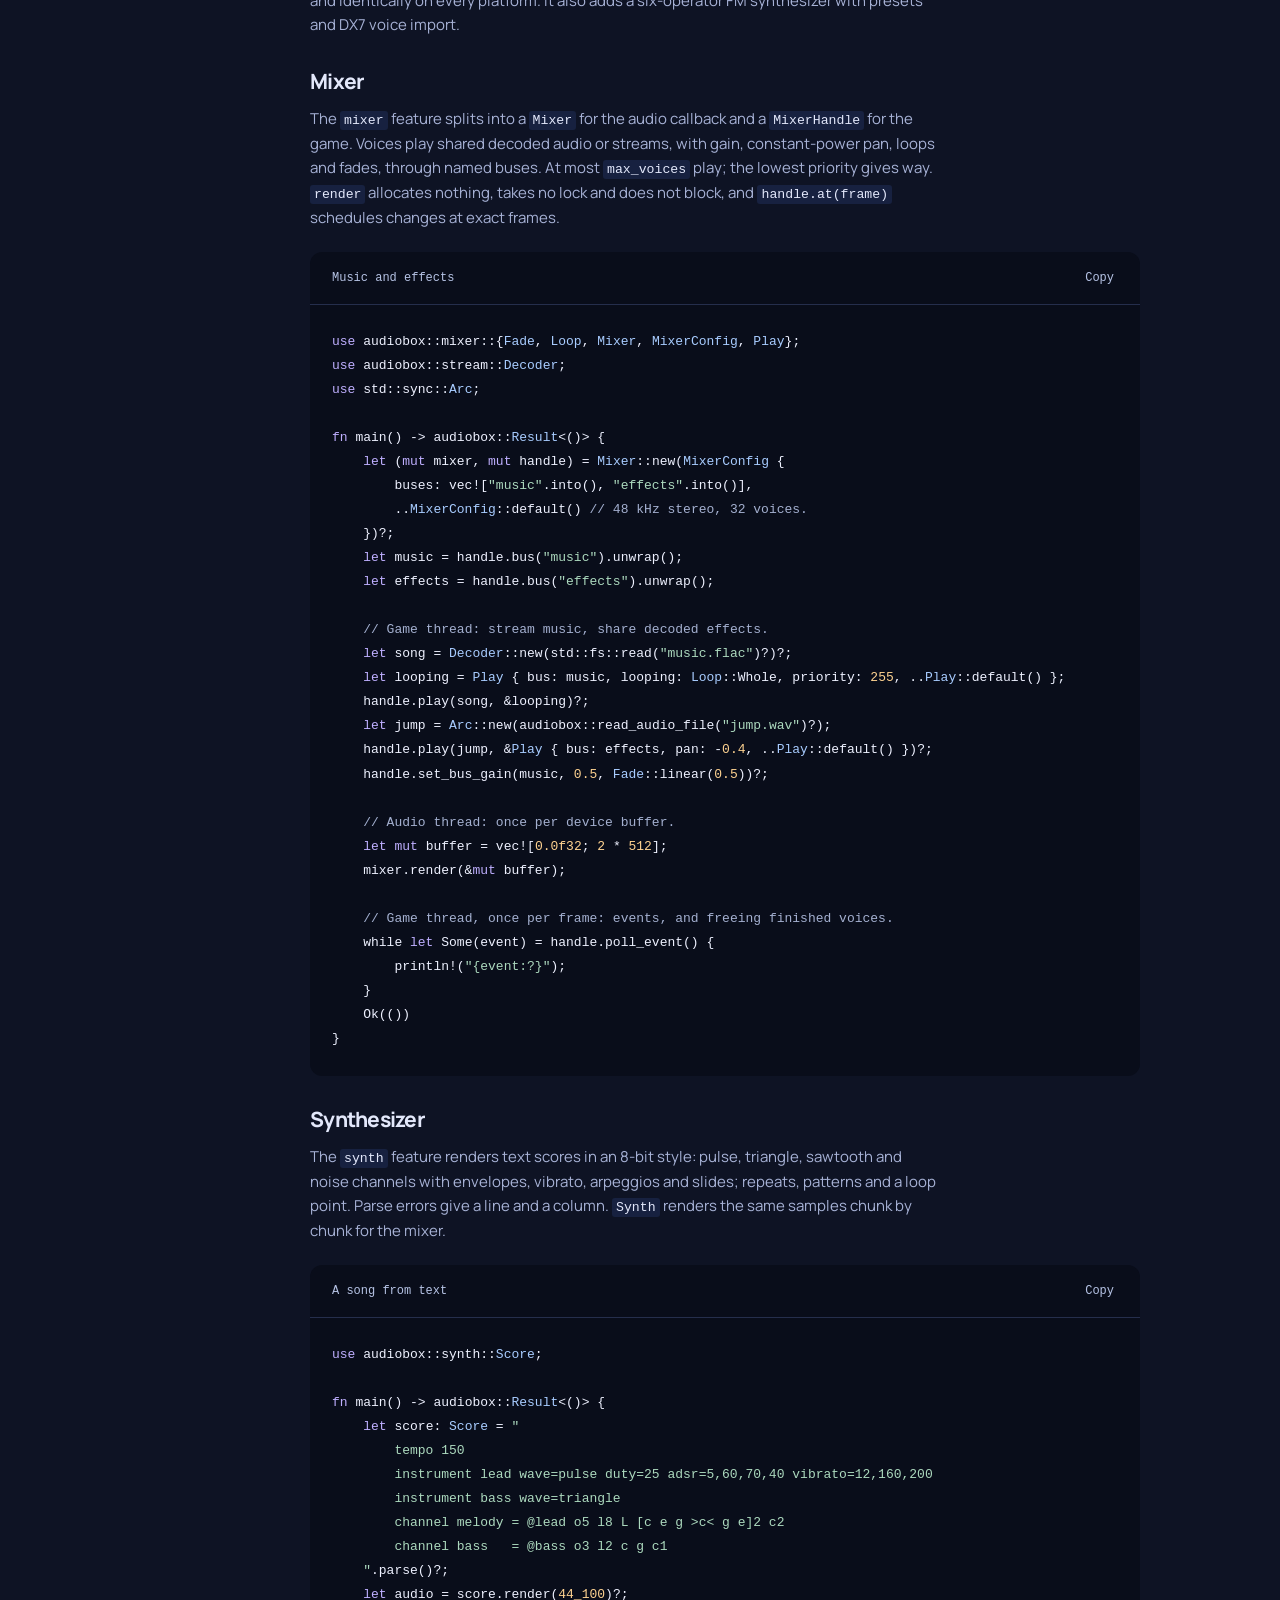
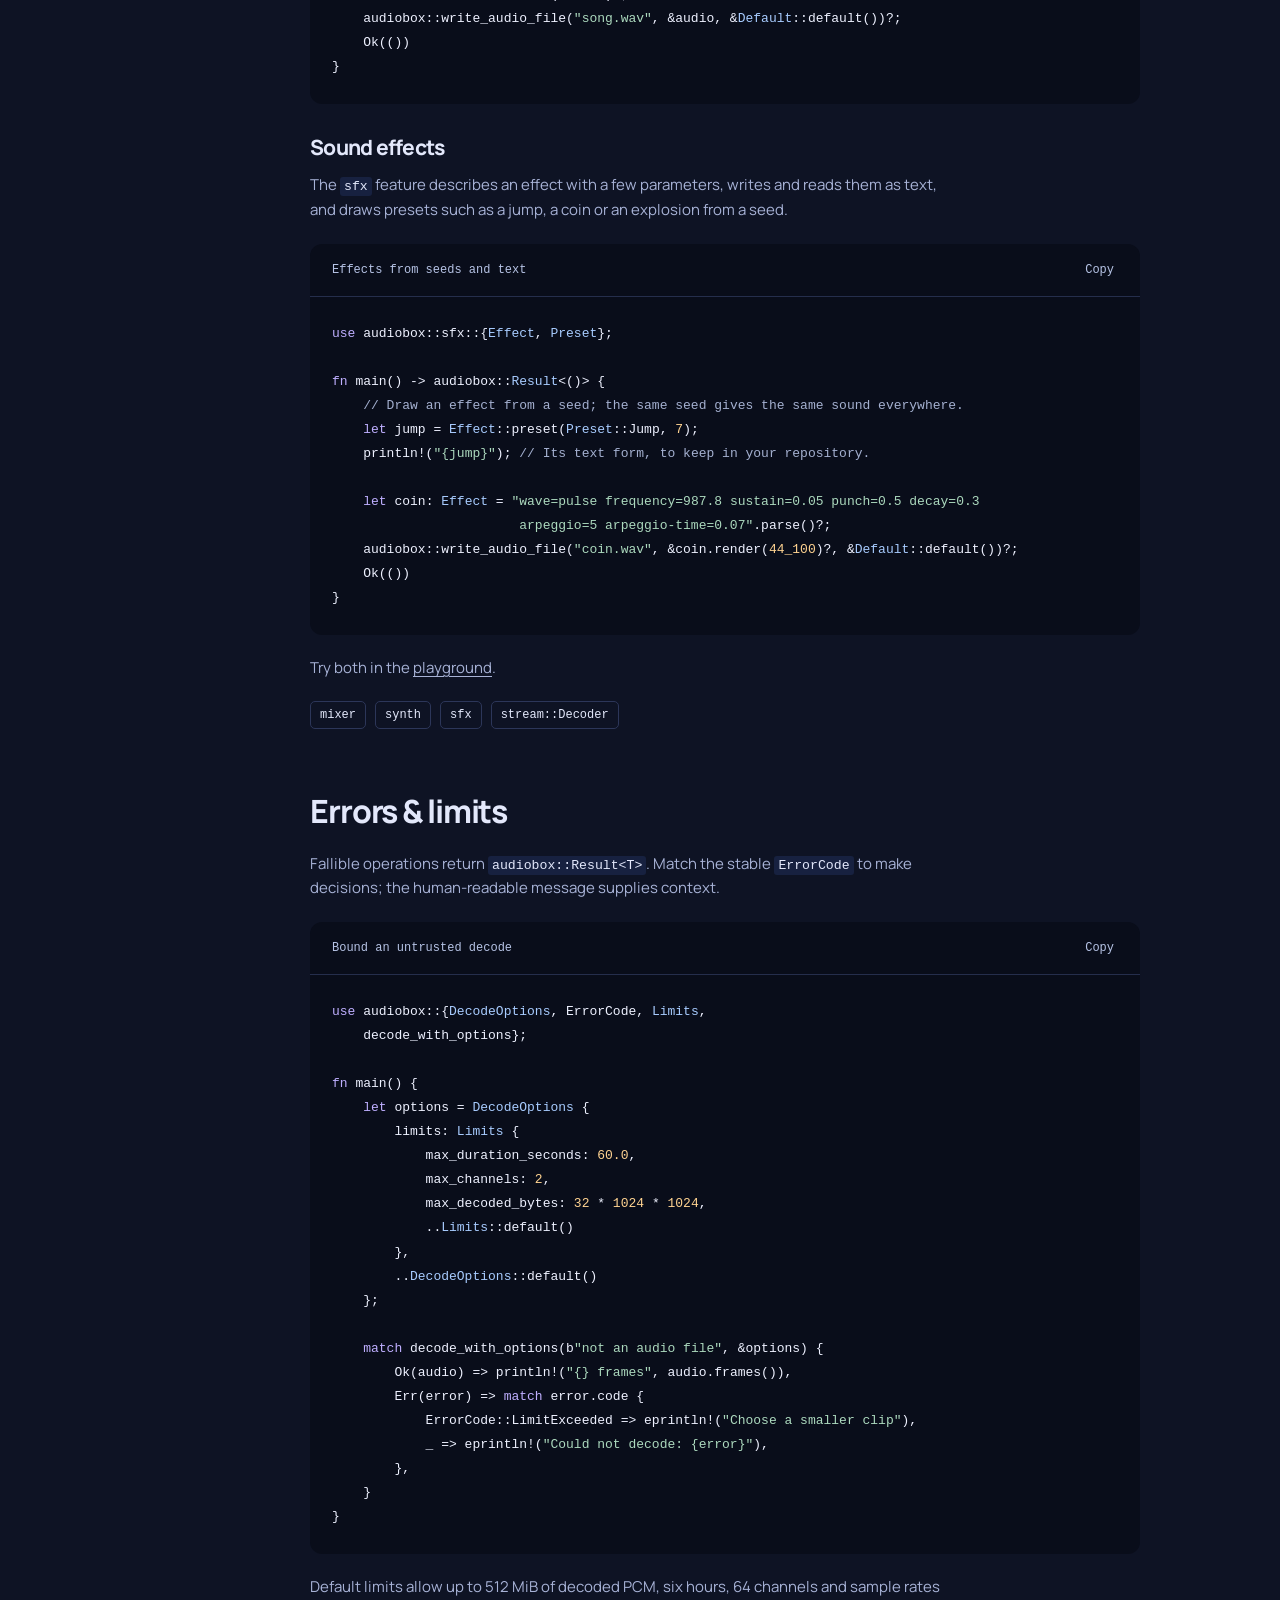
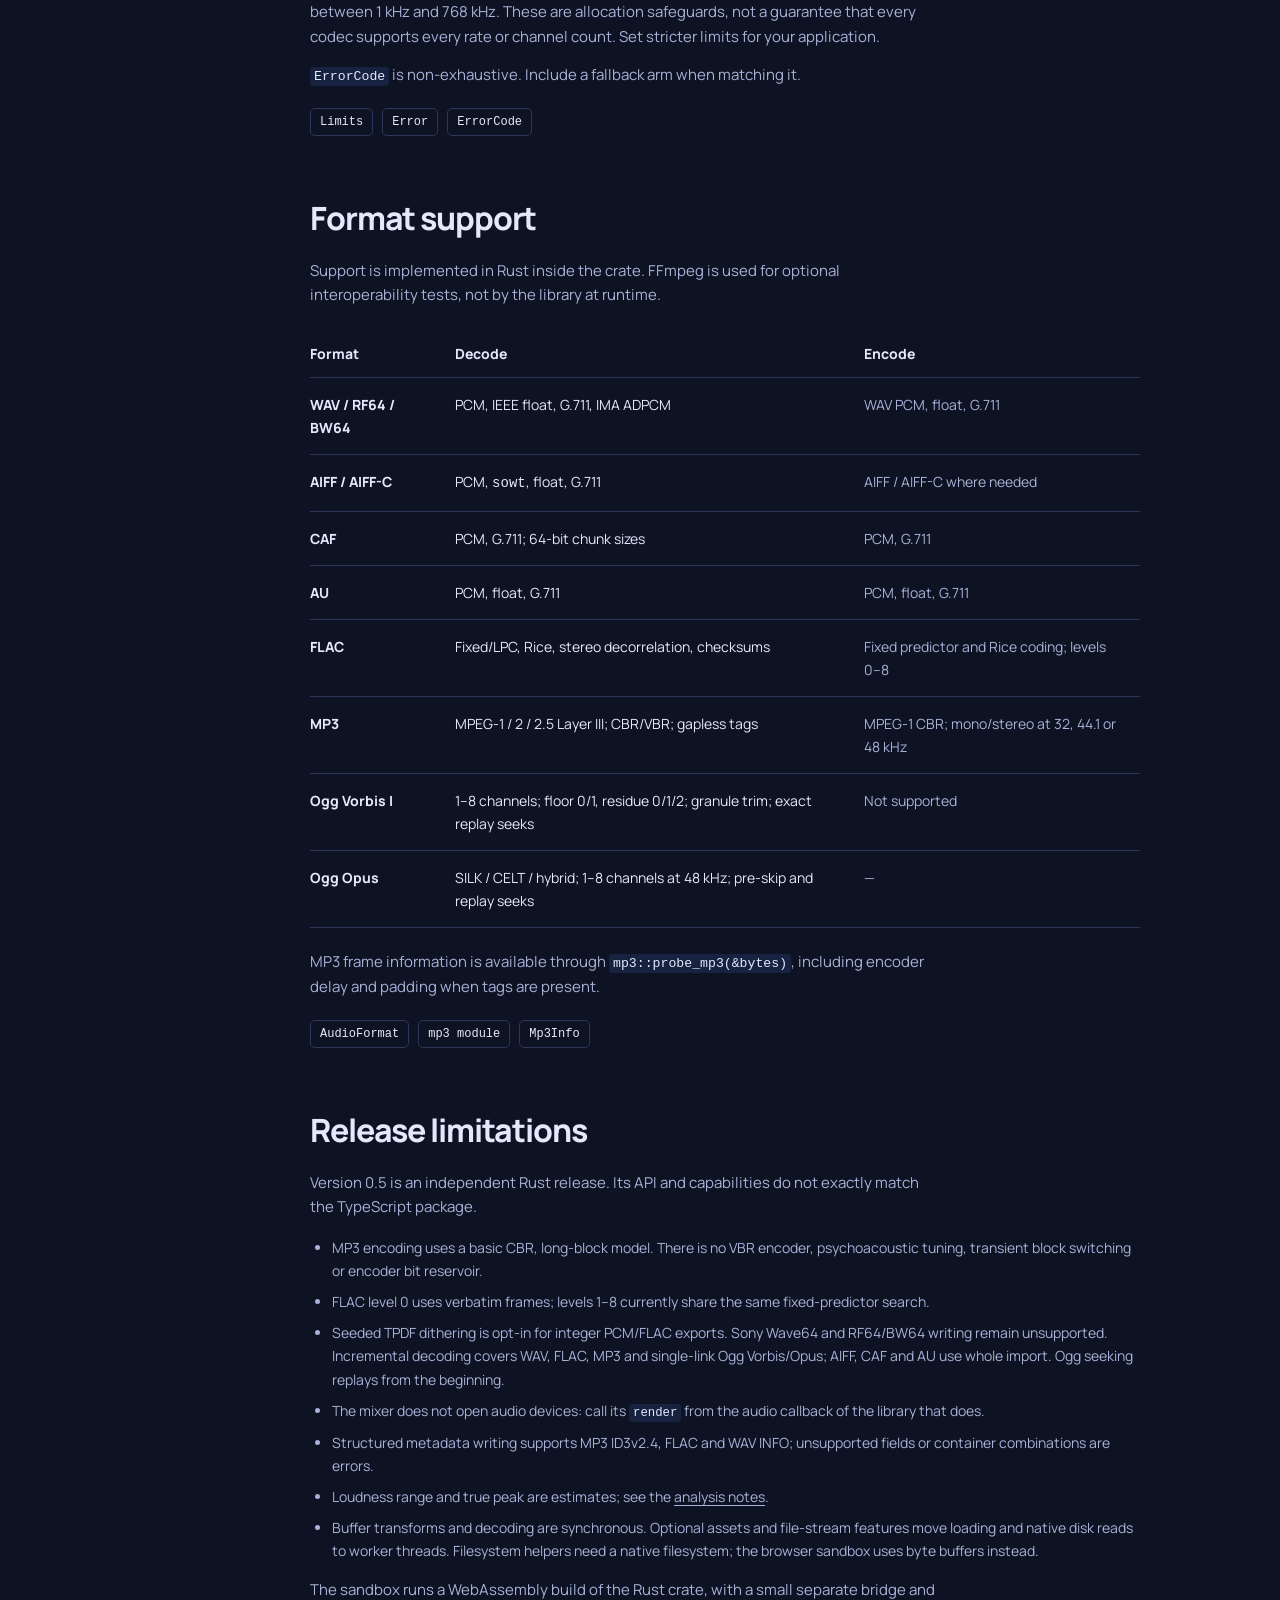
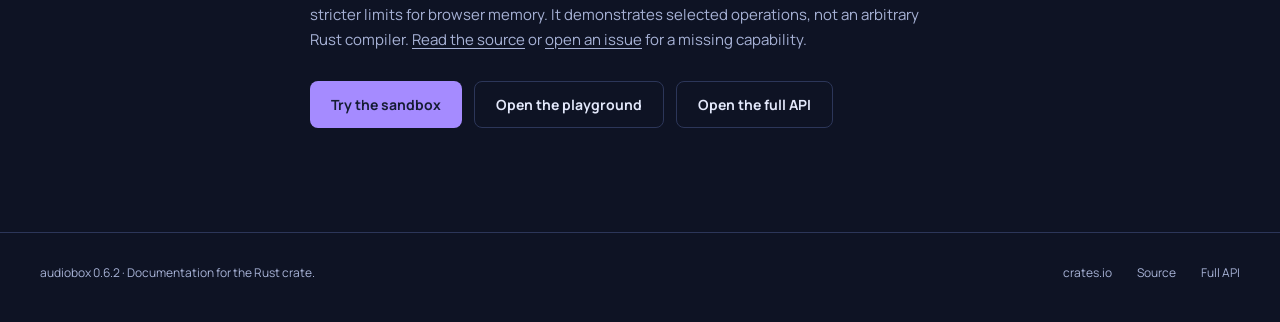
==== commit cf22493f: "Merge pull request #157 from jmsansan/claude/voice-noise-0.6.1 audiobox 0.6.2: less hissy procedural" ====
--- a/site/docs/index.html
+++ b/site/docs/index.html
@@ -214,5 +214,5 @@
 }</code></pre></div><p>Default limits allow up to 512 MiB of decoded PCM, six hours, 64 channels and sample rates between 1 kHz and 768 kHz. These are allocation safeguards, not a guarantee that every codec supports every rate or channel count. Set stricter limits for your application.</p><p><code>ErrorCode</code> is non-exhaustive. Include a fallback arm when matching it.</p><div class="method-links"><a href="../api/audiobox/struct.Limits.html">Limits</a><a href="../api/audiobox/struct.Error.html">Error</a><a href="../api/audiobox/enum.ErrorCode.html">ErrorCode</a></div></section>
 <section class="docs-section" id="formats"><h2>Format support</h2><p>Support is implemented in Rust inside the crate. FFmpeg is used for optional interoperability tests, not by the library at runtime.</p><div class="table-scroll" tabindex="0" role="region" aria-label="Scrollable format support table"><table><thead><tr><th>Format</th><th>Decode</th><th>Encode</th></tr></thead><tbody><tr><td>WAV / RF64 / BW64</td><td>PCM, IEEE float, G.711, IMA ADPCM</td><td>WAV PCM, float, G.711</td></tr><tr><td>AIFF / AIFF-C</td><td>PCM, <code>sowt</code>, float, G.711</td><td>AIFF / AIFF-C where needed</td></tr><tr><td>CAF</td><td>PCM, G.711; 64-bit chunk sizes</td><td>PCM, G.711</td></tr><tr><td>AU</td><td>PCM, float, G.711</td><td>PCM, float, G.711</td></tr><tr><td>FLAC</td><td>Fixed/LPC, Rice, stereo decorrelation, checksums</td><td>Fixed predictor and Rice coding; levels 0–8</td></tr><tr><td>MP3</td><td>MPEG-1 / 2 / 2.5 Layer III; CBR/VBR; gapless tags</td><td>MPEG-1 CBR; mono/stereo at 32, 44.1 or 48 kHz</td></tr><tr><td>Ogg Vorbis I</td><td>1–8 channels; floor 0/1, residue 0/1/2; granule trim; exact replay seeks</td><td>Not supported</td></tr><tr><td>Ogg Opus</td><td>SILK / CELT / hybrid; 1–8 channels at 48 kHz; pre-skip and replay seeks</td><td>—</td></tr></tbody></table></div><p class="table-hint">Scroll horizontally to see all format columns.</p><p>MP3 frame information is available through <code>mp3::probe_mp3(&amp;bytes)</code>, including encoder delay and padding when tags are present.</p><div class="method-links"><a href="../api/audiobox/enum.AudioFormat.html">AudioFormat</a><a href="../api/audiobox/mp3/index.html">mp3 module</a><a href="../api/audiobox/mp3/struct.Mp3Info.html">Mp3Info</a></div></section>
 <section class="docs-section" id="limitations"><h2>Release limitations</h2><p>Version 0.5 is an independent Rust release. Its API and capabilities do not exactly match the TypeScript package.</p><ul><li>MP3 encoding uses a basic CBR, long-block model. There is no VBR encoder, psychoacoustic tuning, transient block switching or encoder bit reservoir.</li><li>FLAC level 0 uses verbatim frames; levels 1–8 currently share the same fixed-predictor search.</li><li>Seeded TPDF dithering is opt-in for integer PCM/FLAC exports. Sony Wave64 and RF64/BW64 writing remain unsupported. Incremental decoding covers WAV, FLAC, MP3 and single-link Ogg Vorbis/Opus; AIFF, CAF and AU use whole import. Ogg seeking replays from the beginning.</li><li>The mixer does not open audio devices: call its <code>render</code> from the audio callback of the library that does.</li><li>Structured metadata writing supports MP3 ID3v2.4, FLAC and WAV INFO; unsupported fields or container combinations are errors.</li><li>Loudness range and true peak are estimates; see the <a href="#analysis">analysis notes</a>.</li><li>Buffer transforms and decoding are synchronous. Optional assets and file-stream features move loading and native disk reads to worker threads. Filesystem helpers need a native filesystem; the browser sandbox uses byte buffers instead.</li></ul><p>The sandbox runs a WebAssembly build of the Rust crate, with a small separate bridge and stricter limits for browser memory. It demonstrates selected operations, not an arbitrary Rust compiler. <a href="https://github.com/jmsansan/audiobox-rs">Read the source</a> or <a href="https://github.com/jmsansan/audiobox-rs/issues">open an issue</a> for a missing capability.</p><div class="closing-actions" style="margin-top:28px"><a class="button accent" href="../sandbox.html">Try the sandbox</a><a class="button secondary" href="../playground.html">Open the playground</a><a class="button secondary" href="../api/audiobox/">Open the full API</a></div></section>
-</main></div><footer class="footer"><div class="wrap footer-row"><span>audiobox 0.6.1 · Documentation for the Rust crate.</span><div class="footer-links"><a href="https://crates.io/crates/audiobox">crates.io</a><a href="https://github.com/jmsansan/audiobox-rs">Source</a><a href="../api/audiobox/">Full API</a></div></div></footer><div class="notice" role="status" aria-live="polite" id="notice"></div>
+</main></div><footer class="footer"><div class="wrap footer-row"><span>audiobox 0.6.2 · Documentation for the Rust crate.</span><div class="footer-links"><a href="https://crates.io/crates/audiobox">crates.io</a><a href="https://github.com/jmsansan/audiobox-rs">Source</a><a href="../api/audiobox/">Full API</a></div></div></footer><div class="notice" role="status" aria-live="polite" id="notice"></div>
 </body></html>
